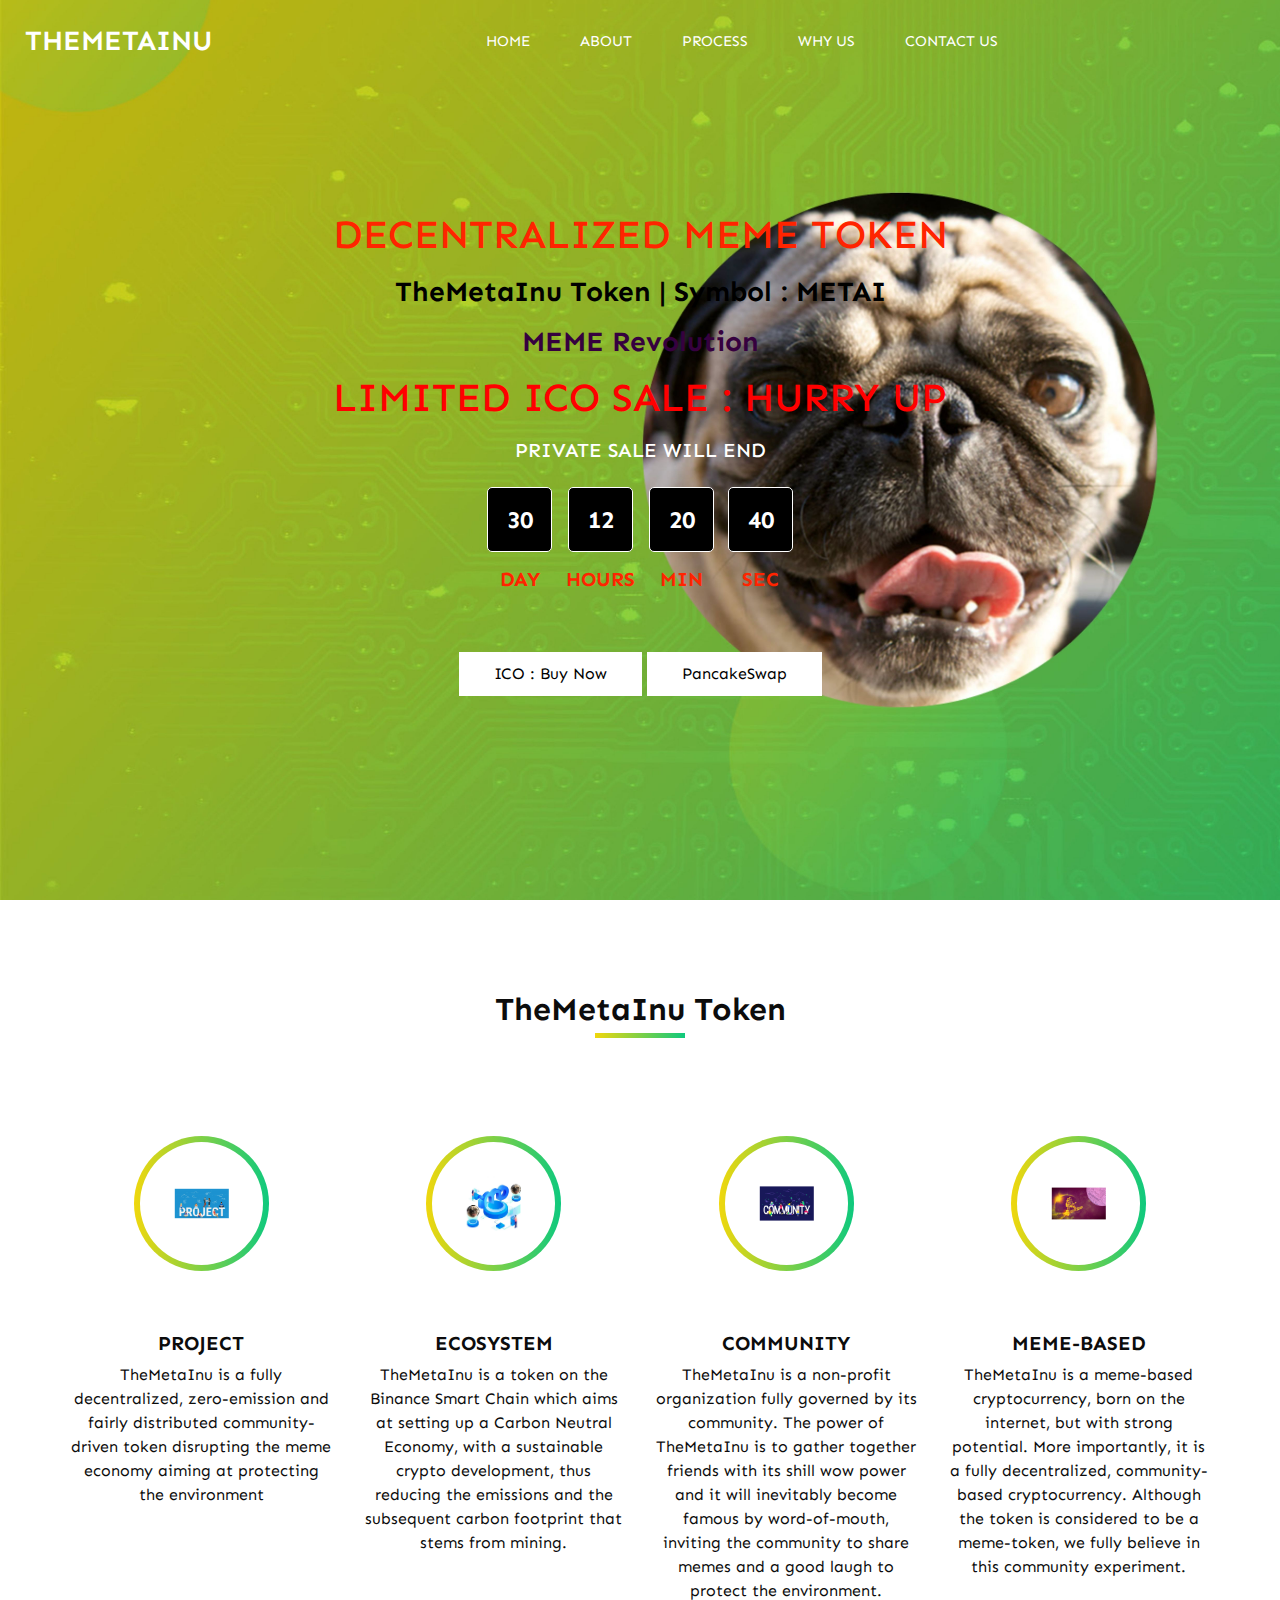
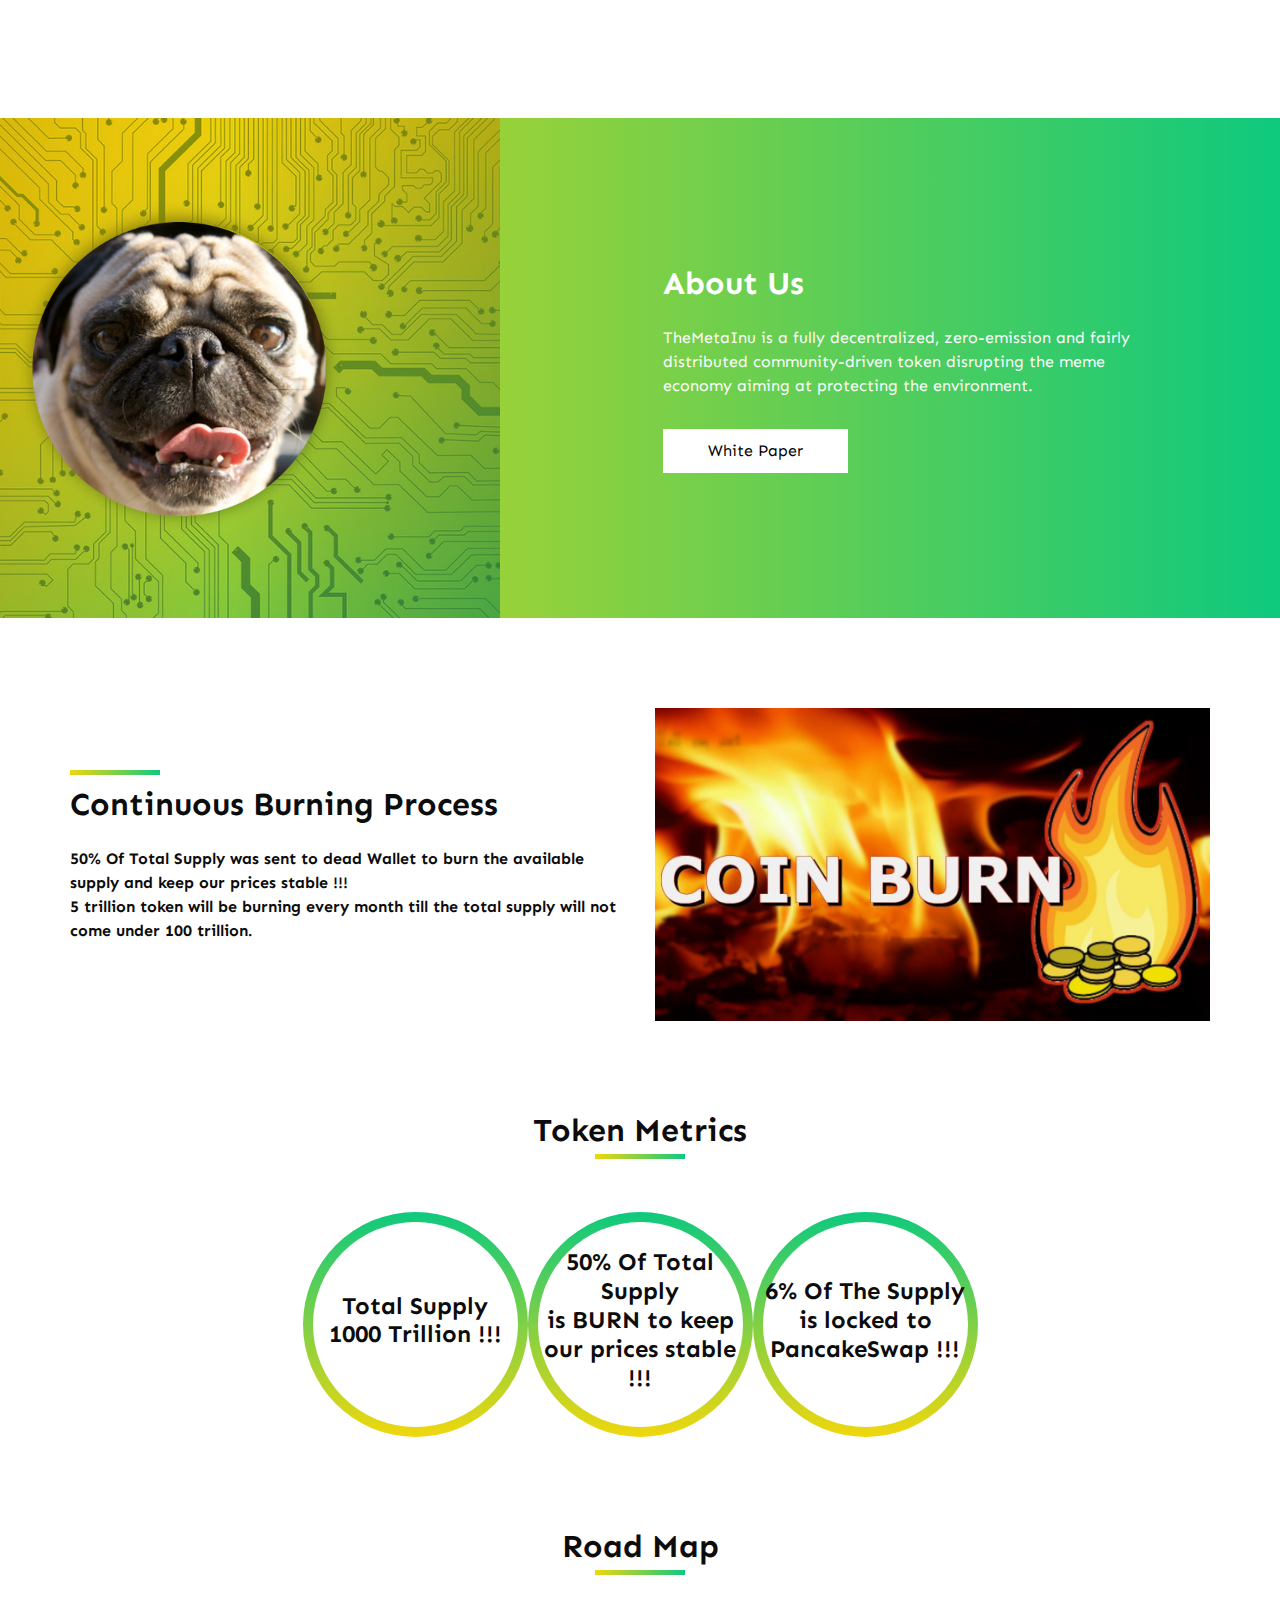
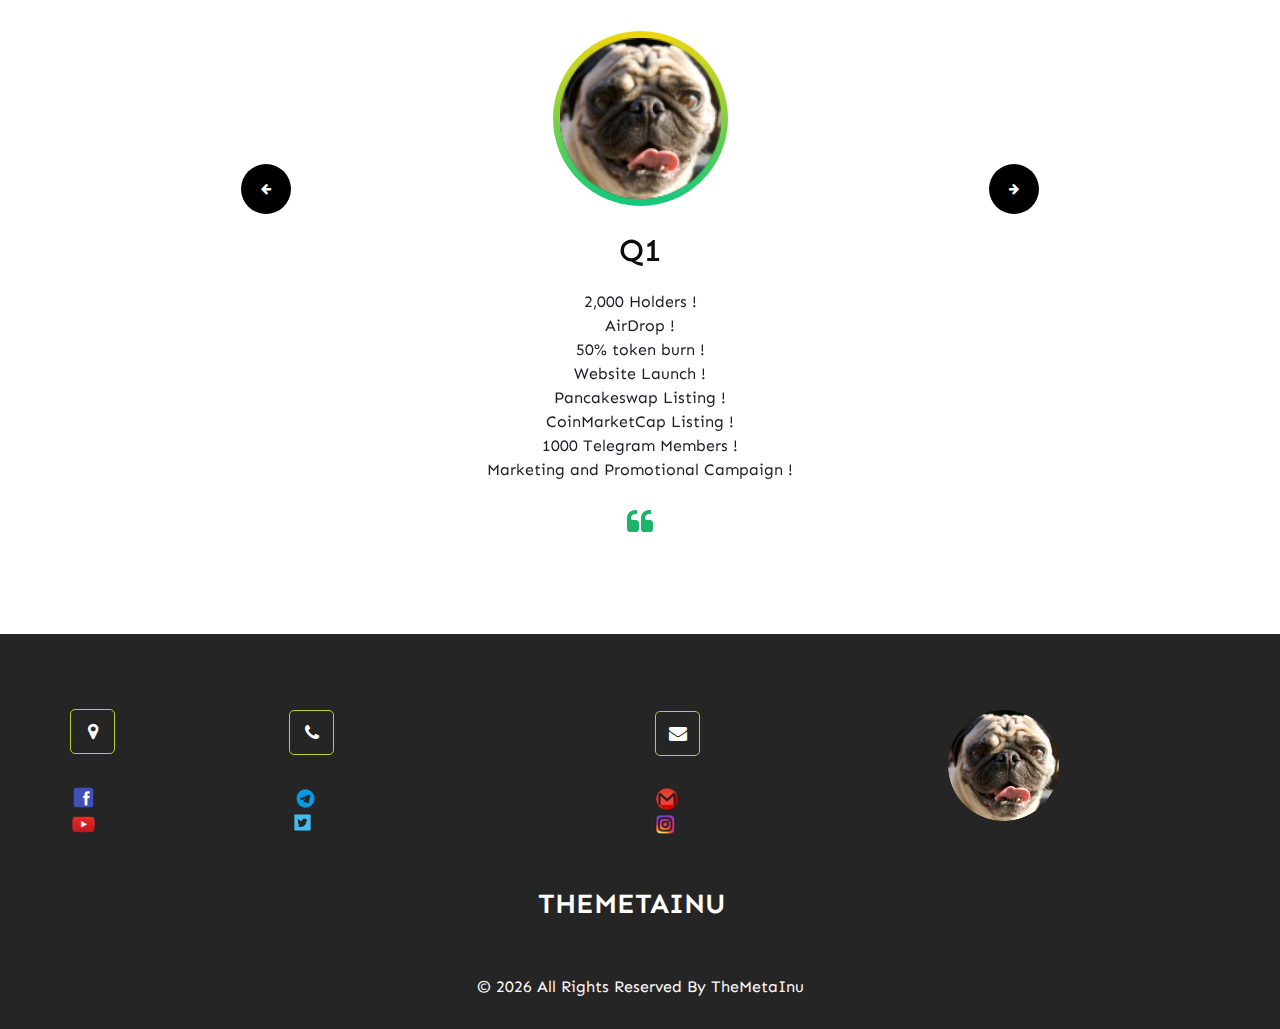
==== index.html @ 723dc00e "ico" ====
<!DOCTYPE html>
<html>

<head>
  <!-- Basic -->
  <meta charset="utf-8" />
  <meta http-equiv="X-UA-Compatible" content="IE=edge" />
  <!-- Mobile Metas -->
  <meta name="viewport" content="width=device-width, initial-scale=1, shrink-to-fit=no" />
  <!-- Site Metas -->
  <meta name="keywords" content="" />
  <meta name="description" content="" />
  <meta name="author" content="" />

  <title>TheMetaInu</title>


  <!-- bootstrap core css -->
  <link rel="stylesheet" type="text/css" href="css/bootstrap.css" />

  <!-- fonts style -->
  <link href="https://fonts.googleapis.com/css2?family=Sen:wght@400;700&display=swap" rel="stylesheet">

  <!-- font awesome style -->
  <link href="css/font-awesome.min.css" rel="stylesheet" />

  <!-- Custom styles for this template -->
  <link href="css/style.css" rel="stylesheet" />
  <!-- responsive style -->
  <link href="css/responsive.css" rel="stylesheet" />

</head>

<body>

  <div class="hero_area">
    <!-- header section strats -->
    <header class="header_section">
      <div class="container-fluid">
        <nav class="navbar navbar-expand-lg custom_nav-container ">
          <a class="navbar-brand" href="index.html">
            <span>
              TheMetaInu
            </span>
          </a>

          <button class="navbar-toggler" type="button" data-toggle="collapse" data-target="#navbarSupportedContent" aria-controls="navbarSupportedContent" aria-expanded="false" aria-label="Toggle navigation">
            <span class=""> </span>
          </button>

          <div class="collapse navbar-collapse" id="navbarSupportedContent">
            <ul class="navbar-nav  ">
              <li class="nav-item active">
                <a class="nav-link" href="index.html">Home <span class="sr-only">(current)</span></a>
              </li>
              <li class="nav-item">
                <a class="nav-link" href="about.html"> About</a>
              </li>
              <li class="nav-item">
                <a class="nav-link" href="process.html">Process </a>
              </li>
              <li class="nav-item">
                <a class="nav-link" href="why.html">Why Us</a>
              </li>
              <li class="nav-item">
                <a class="nav-link" href="contact.html">Contact Us</a>
              </li>
            </ul>
          </div>
        </nav>
      </div>
    </header>
    <!-- end header section -->
    <!-- slider section -->
    <section class="slider_section ">
      <div class="container ">
        <div class="detail-box">
          <h1 class="banner-sub-head"><p style="color:#FF2400">Decentralized Meme Token</p></h1>
          <h3 class="banner-sub-head"><p style="color:Black"><b>TheMetaInu Token | Symbol : METAI</b></p></h3>
          <h3 class="banner-sub-head"><p style="color:#36013F"><b>MEME Revolution</b></p></h3>
          <h1>
            <p style="color:Red">Limited ICO Sale : Hurry Up</p>
          </h1>
          <h5 class="secondary_heading">
            PRIVATE SALE WILL END
          </h5>
          <div class="box_container">
            <div class="box">
              <div class="num-box">
                <span id="countDay">
                  30
                </span>
              </div>
              <h5>
                <p style="color:#FF2400"><b>DAY</b></P>
              </h5>
            </div>
            <div class="box">
              <div class="num-box">
                <span id="countHour">
                  12
                </span>
              </div>
              <h5>
                <p style="color:#FF2400"><b>Hours</b></P>
              </h5>
            </div>
            <div class="box">
              <div class="num-box">
                <span id="countMin">
                  20
                </span>
              </div>
              <h5>
                <p style="color:#FF2400"><b>Min</b></P>
              </h5>
            </div>
            <div class="box">
              <div class="num-box">
                <span id="countSec">
                  40
                </span>
              </div>
              <h5>
                <p style="color:#FF2400"><b>Sec</b></P>
              </h5>
            </div>
          </div>
          <a href="ico/index.html" class="btn2">
            ICO : Buy Now
          </a>
          <a href="https://pancakeswap.finance/" class="btn2">
            PancakeSwap
          </a>
        </div>
      </div>
    </section>
    <!-- end slider section -->
  </div>

  <!-- end about section -->

  <!-- TheMetaInu Token section -->

  <section class="process_section layout_padding">
    <div class="container ">
      <div class="heading_container heading_center">
        <h2>
        TheMetaInu Token
        </h2>
      </div>
      <div class="row">
        <div class="col-md-6 col-lg-3">
          <div class="box ">
            <div class="img_container">
              <div class="img-box">
                <img src="images/p1.jpg" alt="">
              </div>
            </div>
            <div class="detail-box">
              <h5>
                Project
              </h5>
              <p>
                TheMetaInu is a fully decentralized, zero-emission and fairly distributed community-driven token disrupting the meme economy aiming at protecting the environment
              </p>
            </div>
          </div>
        </div>
        <div class="col-md-6 col-lg-3">
          <div class="box ">
            <div class="img_container">
              <div class="img-box">
                <img src="images/p2.jpg" alt="">
              </div>
            </div>
            <div class="detail-box">
              <h5>
                Ecosystem
              </h5>
              <p>
                TheMetaInu is a token on the Binance Smart Chain which aims
                at setting up a Carbon Neutral Economy, with a sustainable crypto
                development, thus reducing the emissions and the subsequent carbon
                footprint that stems from mining.
              </p>
            </div>
          </div>
        </div>
        <div class="col-md-6 col-lg-3">
          <div class="box ">
            <div class="img_container">
              <div class="img-box">
                <img src="images/p3.jpg" alt="">
              </div>
            </div>
            <div class="detail-box">
              <h5>
                Community
              </h5>
              <p>
                TheMetaInu is a non-profit organization fully governed by its community. The power of TheMetaInu is to gather together friends with its shill wow power and it will inevitably become famous by word-of-mouth, inviting the community to share memes and a good laugh to protect the environment.
              </p>
            </div>
          </div>
        </div>
        <div class="col-md-6 col-lg-3">
          <div class="box ">
            <div class="img_container">
              <div class="img-box">
                <img src="images/p4.jpg" alt="">
              </div>
            </div>
            <div class="detail-box">
              <h5>
                MEME-Based
              </h5>
              <p>
                TheMetaInu is a meme-based cryptocurrency, born on the internet, but with strong potential. More importantly, it is a fully decentralized, community-based cryptocurrency. Although the token is considered to be a meme-token, we fully believe in this community experiment.
              </p>
            </div>
          </div>
        </div>
      </div>
    </div>
  </section>

  <!-- end TheMetaInu Token section -->


  <!-- about section -->

  <section class="about_section">
    <div class="container-fluid ">
      <div class="row">
        <div class="col-md-6 px-0">
          <div class="img-box">
            <img src="images/about-img.jpg" alt="">
          </div>
        </div>
        <div class="col-md-5">
          <div class="detail-box pl-0 pl-md-2">
            <div class="heading_container">
              <h2>
                About Us
              </h2>
            </div>
            <p>
            TheMetaInu is a fully decentralized, zero-emission and fairly distributed community-driven token disrupting the meme economy aiming at protecting the environment.
            </p>
            <a href="files/whitepaper.pdf">
              White Paper
            </a>
          </div>
        </div>
      </div>
    </div>
  </section>

  <!-- end about section -->

  <!-- Continuous Burning Process section -->

  <section class="invt_section layout_padding">
    <div class="container">
      <div class="row">
        <div class="col-md-6">
          <div class="detail-box">
            <div class="heading_container">
              <h2>
                Continuous Burning Process
              </h2>
            </div>
            <p><b>
              50% Of Total Supply was sent to dead Wallet to burn the available supply and keep our prices stable !!!
              <br>5 trillion token will be burning every month till the total supply will not come under 100 trillion.</b>
            </p>
          </div>
        </div>
        <div class="col-md-6">
          <div class="img-box">
            <img src="images/innovative-img.jpg" alt="">
          </div>
        </div>
      </div>
    </div>
  </section>

  <!-- end Continuous Burning Process section -->



  <!-- Token Metrics section -->

  <section class="why_section layout_padding-bottom">
    <div class="container">
      <div class="heading_container heading_center">
        <h2>
          Token Metrics
        </h2>
      </div>
      <div class="why_container">
        <div class="box">
          <div class="detail-box">
            <h4>
              Total Supply <br>
              1000 Trillion !!!
            </h4>
          </div>
        </div>
        <div class="box">
          <div class="detail-box">
            <h4>
              50% Of Total Supply <br>
              is BURN to keep our prices stable !!!
            </h4>
          </div>
        </div>
        <div class="box">
          <div class="detail-box">
            <h4>
              6% Of The Supply
              is locked to PancakeSwap !!!
            </h4>
          </div>
        </div>
      </div>
    </div>
  </section>

  <!-- end Token Metrics section -->



  <!-- Q1-4 section -->

  <section class="client_section layout_padding-bottom">
    <div class="container ">
      <div class="heading_container heading_center">
        <h2>
          Road Map
        </h2>
        <hr>
      </div>
      <div id="carouselExample2Controls" class="carousel slide" data-ride="carousel">
        <div class="carousel-inner">
          <div class="carousel-item active">
            <div class="row">
              <div class="col-lg-7 col-md-9 mx-auto">
                <div class="client_container ">
                  <div class="img-box">
                    <img src="images/client-img.png" alt="">
                  </div>
                  <div class="detail-box">
                    <h2>
                      Q1
                    </h2>
                    <p>
                        2,000 Holders !<br>
                        AirDrop !<br>
                        50% token burn !<br>
                        Website Launch !<br>
                        Pancakeswap Listing !<br>
                        CoinMarketCap Listing !<br>
                        1000 Telegram Members !<br>
                        Marketing and Promotional Campaign !
                    </p>
                    <span>
                      <i class="fa fa-quote-left" aria-hidden="true"></i>
                    </span>
                  </div>
                </div>
              </div>
            </div>
          </div>
          <div class="carousel-item">
            <div class="row">
              <div class="col-lg-7 col-md-9 mx-auto">
                <div class="client_container ">
                  <div class="img-box">
                    <img src="images/client-img.png" alt="">
                  </div>
                  <div class="detail-box">
                    <h2>
                      Q2
                    </h2>
                    <p>
                      5,000 Telegram Members !<br>
                      6 trillion token burn !<br>
                      Launch Android App for TheMetaInu Web !<br>
                      Website Revamp !<br>
                      5,000 Holders !<br>
                      Initial CEX Listings (Bitmart, Bilaxy, CoinTiger, and BiTrue) !<br>
                      Marketing promotions !<br>
                      Community Charity Event !<br>
                      Large Exchange Listing !<br>
                    </p>
                    <span>
                      <i class="fa fa-quote-left" aria-hidden="true"></i>
                    </span>
                  </div>
                </div>
              </div>
            </div>
          </div>
          <div class="carousel-item">
            <div class="row">
              <div class="col-lg-7 col-md-9 mx-auto">
                <div class="client_container ">
                  <div class="img-box">
                    <img src="images/client-img.png" alt="">
                  </div>
                  <div class="detail-box">
                    <h2>
                      Q3
                    </h2>
                    <p>
                      10,000 Holders !<br>
                      15 trillion token burn !<br>
                      Initiale Listings in Coinbase & CoinGecko !<br>
                      Marketing/ads Campaigns !<br>
                      Youtube Promotions !<br>
                      Billboard Advertisement !s<br>
                      Website Revamp 2.0 !<br>
                      Community Charity Event !<br>
                    </p>
                    <span>
                      <i class="fa fa-quote-left" aria-hidden="true"></i>
                    </span>
                  </div>
                </div>
              </div>
            </div>
          </div>
          <div class="carousel-item">
            <div class="row">
              <div class="col-lg-7 col-md-9 mx-auto">
                <div class="client_container ">
                  <div class="img-box">
                    <img src="images/client-img.png" alt="">
                  </div>
                  <div class="detail-box">
                    <h2>
                      Q4
                    </h2>
                    <p>
                      20,000 Holders !<br>
                      15 trillion token burn !<br>
                      NFT Launch !<br>
                      Swap Improvement according to Demand !<br>
                      Launching of wallets for IOS and Android for TheMetaInuSwap and other stuffs !<br>
                      Creating NFTs on our swap and can swap NFTs as well !<br>
                      Wallet more chains introduction depending upon requirement !<br>
                      Marketing Expansion !<br>
                    </p>
                    <span>
                      <i class="fa fa-quote-left" aria-hidden="true"></i>
                    </span>
                  </div>
                </div>
              </div>
            </div>
          </div>
        </div>

        <a class="carousel-control-prev" href="#carouselExample2Controls" role="button" data-slide="prev">
          <span>
            <i class="fa fa-arrow-left" aria-hidden="true"></i>
          </span>
          <span class="sr-only">Previous</span>
        </a>
        <a class="carousel-control-next" href="#carouselExample2Controls" role="button" data-slide="next">
          <span>
            <i class="fa fa-arrow-right" aria-hidden="true"></i>
          </span>
          <span class="sr-only">Next</span>
        </a>
      </div>

    </div>
  </section>

  <!-- end Q1-4 section -->


  <!-- info section -->

  <section class="info_section ">
    <div class="info_container ">
      <div class="container">
        <div class="row">
          <div class="col-lg-9">
            <div class="info_contact ">
              <div class="row">
                <div class="col-md-3">
                  <a href="#" class="link-box">
                    <i class="fa fa-map-marker" aria-hidden="true"></i>
                    <span>
                      <div class="ib-card">
                        <a target="_blank" href="https://www.facebook.com/profile.php?id=100074582537061">
                        <img src="images/facebook.png" class="img-fluid" alt="Facebook">
                      </div>
                      <div class="ib-card">
                        <a target="_blank" href="https://www.youtube.com/channel/UCJ8CgvcYBw3c39YXlS0Oy5w">
                        <img src="images/youtube.png" class="img-fluid" alt="YouTube">
                      </div>
                    </span>
                  </a>
                </div>
                <div class="col-md-5">
                  <a href="#" class="link-box">
                    <i class="fa fa-phone" aria-hidden="true"></i>
                    <span>
                      <div class="ib-card">
                          <a target="_blank" href="https://t.me/joinchat/60gj_Kludxk0YTA1">
                          <img src="images/telegram.png" class="img-fluid" alt="Telegram">
                      </div>
                      <div class="ib-card">
                          <a target="_blank" href="https://twitter.com/themetainu">
                          <img src="images/twitter.png" class="img-fluid" alt="twitter">
                      </div>
                    </span>
                  </a>
                </div>
                <div class="col-md-4">
                  <a href="#" class="link-box">
                    <i class="fa fa-envelope" aria-hidden="true"></i>
                    <span>
                      <div class="ib-card">
                          <a target="_blank" href="mailto:metainu21@gmail.com">
                          <img src="images/gmail.png" class="img-fluid" alt="Mail">
                      </div>
                      <div class="ib-card">
                          <a target="_blank" href="https://www.instagram.com/themetainu/">
                          <img src="images/instagram.png" class="img-fluid" alt="Instagram">
                      </div>
                    </span>
                  </a>
                </div>
              </div>
            </div>
          </div>
          <div class="col-md-3">
            <div class="info_form ">

            <img src="images/client-img.png" class="img-fluid" alt="TheMetaInu">
            </div>
          </div>
        </div>
        <div class="info_logo">
          <a class="navbar-brand" href="index.html">
            <link rel="stylesheet" href="css/style.css">
            <link rel="shortcut icon" href="images/favicon.png" type="image/x-icon">
            <script src="591ca88306.js" crossorigin="anonymous"></script>
            <span>
              TheMetaInu
            </span>

          </a>
        </div>
      </div>
    </div>
  </section>

  <!-- end info section -->


  <!-- footer section -->
  <section class="footer_section">
    <div class="container">
      <p>
        &copy; <span id="displayYear"></span> All Rights Reserved By
        <a href="https://html.design/">TheMetaInu</a>
      </p>
    </div>
  </section>
  <!-- footer section -->

  <!-- jQery -->
  <script type="text/javascript" src="js/jquery-3.4.1.min.js"></script>
  <!-- popper js -->
  <script src="https://cdn.jsdelivr.net/npm/popper.js@1.16.0/dist/umd/popper.min.js" integrity="sha384-Q6E9RHvbIyZFJoft+2mJbHaEWldlvI9IOYy5n3zV9zzTtmI3UksdQRVvoxMfooAo" crossorigin="anonymous">
  </script>
  <!-- bootstrap js -->
  <script type="text/javascript" src="js/bootstrap.js"></script>
  <!-- custom js -->
  <script type="text/javascript" src="js/custom.js"></script>

</body>

</html>
---- css/style.css ----
body {
  font-family: "Sen", sans-serif;
  color: #0c0c0c;
  background-color: #ffffff;
  overflow-x: hidden;
}

.layout_padding {
  padding: 90px 0;
}

.layout_padding2 {
  padding: 75px 0;
}

.layout_padding2-top {
  padding-top: 75px;
}

.layout_padding2-bottom {
  padding-bottom: 75px;
}

.layout_padding-top {
  padding-top: 90px;
}

.layout_padding-bottom {
  padding-bottom: 90px;
}

.heading_container {
  display: -webkit-box;
  display: -ms-flexbox;
  display: flex;
  -webkit-box-orient: vertical;
  -webkit-box-direction: normal;
      -ms-flex-direction: column;
          flex-direction: column;
  -webkit-box-align: start;
      -ms-flex-align: start;
          align-items: flex-start;
}

.heading_container h2 {
  position: relative;
  font-weight: bold;
}

.heading_container h2 span {
  color: #f07b26;
}

.heading_container.heading_center {
  -webkit-box-align: center;
      -ms-flex-align: center;
          align-items: center;
  text-align: center;
}

a,
a:hover,
a:focus {
  text-decoration: none;
}

a:hover,
a:focus {
  color: initial;
}

.btn,
.btn:focus {
  outline: none !important;
  -webkit-box-shadow: none;
          box-shadow: none;
}

/*header section*/
.hero_area {
  position: relative;
  height: 100vh;
  display: -webkit-box;
  display: -ms-flexbox;
  display: flex;
  -webkit-box-orient: vertical;
  -webkit-box-direction: normal;
      -ms-flex-direction: column;
          flex-direction: column;
  background-image: url(../images/hero-bg.jpg);
  background-size: cover;
}

.sub_page .hero_area {
  height: auto;
}

.header_section {
  padding: 15px 0;
}

.header_section .container-fluid {
  padding-right: 25px;
  padding-left: 25px;
}

.navbar-brand span {
  color: #ffffff;
  font-weight: 600;
  font-size: 28px;
  text-transform: uppercase;
}

.custom_nav-container {
  padding: 0;
}

.custom_nav-container .navbar-nav {
  margin: auto;
}

.custom_nav-container .navbar-nav .nav-item .nav-link {
  padding: 10px 25px;
  color: #ffffff;
  text-align: center;
  text-transform: uppercase;
  font-size: 15px;
  -webkit-transition: all 0.3s;
  transition: all 0.3s;
}

.custom_nav-container .nav_search-btn {
  width: 35px;
  height: 35px;
  padding: 0;
  border: none;
  color: #000000;
}

.custom_nav-container .nav_search-btn:hover {
  color: #000000;
}

.custom_nav-container .navbar-toggler {
  outline: none;
}

.custom_nav-container .navbar-toggler {
  padding: 0;
  width: 37px;
  height: 42px;
  -webkit-transition: all 0.3s;
  transition: all 0.3s;
}

.custom_nav-container .navbar-toggler span {
  display: block;
  width: 35px;
  height: 4px;
  background-color: #ffffff;
  margin: 7px 0;
  -webkit-transition: all 0.3s;
  transition: all 0.3s;
  position: relative;
  border-radius: 5px;
  transition: all 0.3s;
}

.custom_nav-container .navbar-toggler span::before, .custom_nav-container .navbar-toggler span::after {
  content: "";
  position: absolute;
  left: 0;
  height: 100%;
  width: 100%;
  background-color: #ffffff;
  top: -10px;
  border-radius: 5px;
  -webkit-transition: all 0.3s;
  transition: all 0.3s;
}

.custom_nav-container .navbar-toggler span::after {
  top: 10px;
}

.custom_nav-container .navbar-toggler[aria-expanded="true"] {
  -webkit-transform: rotate(360deg);
          transform: rotate(360deg);
}

.custom_nav-container .navbar-toggler[aria-expanded="true"] span {
  -webkit-transform: rotate(45deg);
          transform: rotate(45deg);
}

.custom_nav-container .navbar-toggler[aria-expanded="true"] span::before, .custom_nav-container .navbar-toggler[aria-expanded="true"] span::after {
  -webkit-transform: rotate(90deg);
          transform: rotate(90deg);
  top: 0;
}

.custom_nav-container .navbar-toggler[aria-expanded="true"] .s-1 {
  -webkit-transform: rotate(45deg);
          transform: rotate(45deg);
  margin: 0;
  margin-bottom: -4px;
}

.custom_nav-container .navbar-toggler[aria-expanded="true"] .s-2 {
  display: none;
}

.custom_nav-container .navbar-toggler[aria-expanded="true"] .s-3 {
  -webkit-transform: rotate(-45deg);
          transform: rotate(-45deg);
  margin: 0;
  margin-top: -4px;
}

.custom_nav-container .navbar-toggler[aria-expanded="false"] .s-1,
.custom_nav-container .navbar-toggler[aria-expanded="false"] .s-2,
.custom_nav-container .navbar-toggler[aria-expanded="false"] .s-3 {
  -webkit-transform: none;
          transform: none;
}

.quote_btn-container {
  display: -webkit-box;
  display: -ms-flexbox;
  display: flex;
  -webkit-box-align: center;
      -ms-flex-align: center;
          align-items: center;
}

.quote_btn-container a {
  color: #ffffff;
  text-transform: uppercase;
}

.quote_btn-container .quote_btn {
  display: inline-block;
  padding: 5px 20px;
  background-color: #000000;
  color: #ffffff;
  border-radius: 5px;
  border: none;
  -webkit-transition: all 0.3s;
  transition: all 0.3s;
  margin-left: 15px;
}

.quote_btn-container .quote_btn:hover {
  -webkit-transform: translateY(-5px);
          transform: translateY(-5px);
  -webkit-box-shadow: 1px 2px 5px 0 rgba(0, 0, 0, 0.25);
          box-shadow: 1px 2px 5px 0 rgba(0, 0, 0, 0.25);
}

/*end header section*/
/* slider section */
.slider_section {
  -webkit-box-flex: 1;
      -ms-flex: 1;
          flex: 1;
  display: -webkit-box;
  display: -ms-flexbox;
  display: flex;
  -webkit-box-align: center;
      -ms-flex-align: center;
          align-items: center;
  padding-bottom: 75px;
}

.slider_section .detail-box {
  text-align: center;
  color: #ffffff;
}

.slider_section .detail-box h1 {
  text-transform: uppercase;
  margin-bottom: 0;
}

.slider_section .detail-box a {
  margin-top: 45px;
  display: inline-block;
  padding: 10px 35px;
  background-color: #ffffff;
  color: #000000;
  border-radius: 0;
  border: none;
  -webkit-transition: all 0.3s;
  transition: all 0.3s;
}

.slider_section .detail-box a:hover {
  -webkit-transform: translateY(-5px);
          transform: translateY(-5px);
  -webkit-box-shadow: 1px 2px 5px 0 rgba(0, 0, 0, 0.25);
          box-shadow: 1px 2px 5px 0 rgba(0, 0, 0, 0.25);
}

.slider_section .secondary_heading {
  margin-top: 15px;
  margin-bottom: 25px;
}

.slider_section .box_container {
  display: -webkit-box;
  display: -ms-flexbox;
  display: flex;
  -webkit-box-pack: center;
      -ms-flex-pack: center;
          justify-content: center;
}

.slider_section .box {
  display: -webkit-box;
  display: -ms-flexbox;
  display: flex;
  -webkit-box-orient: vertical;
  -webkit-box-direction: normal;
      -ms-flex-direction: column;
          flex-direction: column;
  -webkit-box-align: center;
      -ms-flex-align: center;
          align-items: center;
  margin: 0 7px;
}

.slider_section .box .num-box {
  width: 65px;
  height: 65px;
  background-color: #000000;
  border: 1px solid #ffffff;
  border-radius: 5px;
  color: #ffffff;
  display: -webkit-box;
  display: -ms-flexbox;
  display: flex;
  -webkit-box-pack: center;
      -ms-flex-pack: center;
          justify-content: center;
  -webkit-box-align: center;
      -ms-flex-align: center;
          align-items: center;
  font-size: 24px;
  font-weight: bold;
}

.slider_section .box h5 {
  margin: 0;
  margin-top: 15px;
  text-transform: uppercase;
}

.subscribe_section .form_container {
  background-color: #ffffff;
  margin-top: -75px;
  position: relative;
  padding: 25px 45px;
  -webkit-box-shadow: 0 0 10px 3px rgba(0, 0, 0, 0.25);
          box-shadow: 0 0 10px 3px rgba(0, 0, 0, 0.25);
}

.subscribe_section h5 {
  font-weight: bold;
}

.subscribe_section form {
  display: -webkit-box;
  display: -ms-flexbox;
  display: flex;
  -webkit-box-align: stretch;
      -ms-flex-align: stretch;
          align-items: stretch;
}

.subscribe_section form input {
  -webkit-box-flex: 1;
      -ms-flex: 1;
          flex: 1;
  border: none;
  height: 45px;
  min-height: 45px;
  padding-left: 25px;
  border: 1px solid #ccc;
  outline: none;
  color: #101010;
}

.subscribe_section form button {
  height: 45px;
  margin-left: 10px;
  display: inline-block;
  padding: 10px 45px;
  background-color: #000000;
  color: #ffffff;
  border-radius: 0px;
  border: none;
  -webkit-transition: all 0.3s;
  transition: all 0.3s;
}

.subscribe_section form button:hover {
  -webkit-transform: translateY(-5px);
          transform: translateY(-5px);
  -webkit-box-shadow: 1px 2px 5px 0 rgba(0, 0, 0, 0.25);
          box-shadow: 1px 2px 5px 0 rgba(0, 0, 0, 0.25);
}

.process_section {
  position: relative;
}

.process_section .heading_container h2 {
  text-transform: none;
  padding-bottom: 10px;
}

.process_section .heading_container h2::before {
  content: "";
  position: absolute;
  bottom: 0;
  left: 50%;
  width: 90px;
  height: 5px;
  background: -webkit-gradient(linear, left top, right top, from(#f0d70d), to(#0ec97e));
  background: linear-gradient(to right, #f0d70d, #0ec97e);
  -webkit-transform: translateX(-50%);
          transform: translateX(-50%);
}

.process_section .box {
  display: -webkit-box;
  display: -ms-flexbox;
  display: flex;
  -webkit-box-orient: vertical;
  -webkit-box-direction: normal;
      -ms-flex-direction: column;
          flex-direction: column;
  -webkit-box-align: center;
      -ms-flex-align: center;
          align-items: center;
  margin-top: 45px;
  text-align: center;
}

.process_section .box .img_container {
  background: -webkit-gradient(linear, left top, right top, from(#f0d70d), to(#0ec97e));
  background: linear-gradient(to right, #f0d70d, #0ec97e);
  width: 225px;
  height: 225px;
  border-radius: 100%;
  padding: 10px;
  -webkit-transform: scale(0.6);
          transform: scale(0.6);
  -webkit-transition: all 0.3s;
  transition: all 0.3s;
}

.process_section .box .img-box {
  background-color: #ffffff;
  width: 100%;
  height: 100%;
  display: -webkit-box;
  display: -ms-flexbox;
  display: flex;
  -webkit-box-pack: center;
      -ms-flex-pack: center;
          justify-content: center;
  -webkit-box-align: center;
      -ms-flex-align: center;
          align-items: center;
  border-radius: 100%;
}

.process_section .box .img-box img {
  min-width: 55px;
  width: 90px;
  height: auto;
}

.process_section .box .detail-box {
  margin-top: 15px;
}

.process_section .box .detail-box h5 {
  font-weight: bold;
  text-transform: uppercase;
}

.process_section .box .detail-box p {
  margin-bottom: 25px;
}

.process_section .box .detail-box a {
  padding: 10px 20px;
  background-color: #000000;
  color: #ffffff;
  border-radius: 5px;
  text-transform: uppercase;
  font-size: 15px;
}

.process_section .box .detail-box a:hover {
  background: -webkit-gradient(linear, left top, right top, from(#f0d70d), to(#0ec97e));
  background: linear-gradient(to right, #f0d70d, #0ec97e);
}

.process_section .box:hover .img_container {
  -webkit-transform: scale(1);
          transform: scale(1);
}

.about_section {
  background: -webkit-gradient(linear, left top, right top, from(#f0d70d), to(#0ec97e));
  background: linear-gradient(to right, #f0d70d, #0ec97e);
}

.about_section .row {
  -webkit-box-align: center;
      -ms-flex-align: center;
          align-items: center;
}

.about_section .img-box {
  position: relative;
}

.about_section .img-box img {
  max-width: 100%;
  position: relative;
  z-index: 2;
}

.about_section .detail-box {
  color: #ffffff;
  padding: 45px 0;
}

.about_section .detail-box p {
  margin-top: 15px;
}

.about_section .detail-box a {
  display: inline-block;
  padding: 10px 45px;
  background-color: #ffffff;
  color: #000000;
  border-radius: 0px;
  border: none;
  -webkit-transition: all 0.3s;
  transition: all 0.3s;
  margin-top: 15px;
}

.about_section .detail-box a:hover {
  -webkit-transform: translateY(-5px);
          transform: translateY(-5px);
  -webkit-box-shadow: 1px 2px 5px 0 rgba(0, 0, 0, 0.25);
          box-shadow: 1px 2px 5px 0 rgba(0, 0, 0, 0.25);
}

.invt_section .heading_container h2 {
  padding-top: 15px;
}

.invt_section .heading_container h2::before {
  content: "";
  position: absolute;
  top: 0;
  left: 0;
  width: 90px;
  height: 5px;
  background: -webkit-gradient(linear, left top, right top, from(#f0d70d), to(#0ec97e));
  background: linear-gradient(to right, #f0d70d, #0ec97e);
}

.invt_section .row {
  -webkit-box-align: center;
      -ms-flex-align: center;
          align-items: center;
}

.invt_section .detail-box p {
  margin-top: 15px;
}

.invt_section .detail-box a {
  display: inline-block;
  padding: 10px 35px;
  background-color: #ffffff;
  color: #000000;
  border-radius: 0px;
  border: none;
  -webkit-transition: all 0.3s;
  transition: all 0.3s;
  -webkit-box-shadow: 0 3px 5px 0 rgba(0, 0, 0, 0.25);
          box-shadow: 0 3px 5px 0 rgba(0, 0, 0, 0.25);
  margin-top: 15px;
}

.invt_section .detail-box a:hover {
  -webkit-transform: translateY(-5px);
          transform: translateY(-5px);
  -webkit-box-shadow: 1px 2px 5px 0 rgba(0, 0, 0, 0.25);
          box-shadow: 1px 2px 5px 0 rgba(0, 0, 0, 0.25);
}

.invt_section .img-box img {
  width: 100%;
}

.why_section .heading_container {
  margin-bottom: 45px;
}

.why_section .heading_container h2 {
  padding-bottom: 10px;
}

.why_section .heading_container h2::before {
  content: "";
  position: absolute;
  bottom: 0;
  left: 50%;
  width: 90px;
  height: 5px;
  background: -webkit-gradient(linear, left top, right top, from(#f0d70d), to(#0ec97e));
  background: linear-gradient(to right, #f0d70d, #0ec97e);
  -webkit-transform: translateX(-50%);
          transform: translateX(-50%);
}

.why_section .why_container {
  display: -webkit-box;
  display: -ms-flexbox;
  display: flex;
  -webkit-box-pack: center;
      -ms-flex-pack: center;
          justify-content: center;
  -ms-flex-wrap: wrap;
      flex-wrap: wrap;
}

.why_section .why_container .box {
  width: 225px;
  height: 225px;
  background: -webkit-gradient(linear, left bottom, left top, from(#f0d70d), to(#0ec97e));
  background: linear-gradient(to top, #f0d70d, #0ec97e);
  border-radius: 100%;
  padding: 10px;
}

.why_section .why_container .box .detail-box {
  width: 100%;
  height: 100%;
  background-color: #ffffff;
  border-radius: 100%;
  display: -webkit-box;
  display: -ms-flexbox;
  display: flex;
  -webkit-box-pack: center;
      -ms-flex-pack: center;
          justify-content: center;
  -webkit-box-align: center;
      -ms-flex-align: center;
          align-items: center;
  text-align: center;
}

.why_section .why_container .box .detail-box h4 {
  font-weight: bold;
  -webkit-transition: all 0.3s;
  transition: all 0.3s;
}

.why_section .why_container .box:hover .detail-box h4 {
  background: -webkit-gradient(linear, left top, right top, from(#f0d70d), to(#0ec97e));
  background: linear-gradient(to right, #f0d70d, #0ec97e);
  -webkit-background-clip: text;
  -webkit-text-fill-color: transparent;
}

.why_section .btn-box {
  display: -webkit-box;
  display: -ms-flexbox;
  display: flex;
  -webkit-box-pack: center;
      -ms-flex-pack: center;
          justify-content: center;
  margin-top: 45px;
}

.why_section .btn-box a {
  display: inline-block;
  padding: 8px 25px;
  background-color: #ffffff;
  color: #000000;
  border-radius: 0;
  border: none;
  -webkit-transition: all 0.3s;
  transition: all 0.3s;
  -webkit-box-shadow: 0 3px 5px 0 rgba(0, 0, 0, 0.25);
          box-shadow: 0 3px 5px 0 rgba(0, 0, 0, 0.25);
}

.why_section .btn-box a:hover {
  -webkit-transform: translateY(-5px);
          transform: translateY(-5px);
  -webkit-box-shadow: 1px 2px 5px 0 rgba(0, 0, 0, 0.25);
          box-shadow: 1px 2px 5px 0 rgba(0, 0, 0, 0.25);
}

.contact_section {
  position: relative;
  color: #ffffff;
}

.contact_section h2 {
  margin-bottom: 25px;
}

.contact_section .row {
  -webkit-box-align: center;
      -ms-flex-align: center;
          align-items: center;
}

.contact_section .form_container {
  background-image: url(../images/contact-bg.jpg);
  background-size: cover;
  padding: 45px 45px 45px 0;
}

.contact_section .form_container input {
  width: 100%;
  border: none;
  height: 50px;
  margin-bottom: 25px;
  padding-left: 15px;
  outline: none;
  color: #101010;
  -webkit-box-shadow: 0 0 25px 0 rgba(0, 0, 0, 0.15);
          box-shadow: 0 0 25px 0 rgba(0, 0, 0, 0.15);
  border-radius: 10px;
}

.contact_section .form_container input::-webkit-input-placeholder {
  color: #252525;
}

.contact_section .form_container input:-ms-input-placeholder {
  color: #252525;
}

.contact_section .form_container input::-ms-input-placeholder {
  color: #252525;
}

.contact_section .form_container input::placeholder {
  color: #252525;
}

.contact_section .form_container input.message-box {
  height: 120px;
}

.contact_section .form_container button {
  border: none;
  text-transform: uppercase;
  display: inline-block;
  padding: 12px 55px;
  background-color: #000000;
  color: #ffffff;
  border-radius: 5px;
  border: none;
  -webkit-transition: all 0.3s;
  transition: all 0.3s;
  display: block;
  width: 100%;
}

.contact_section .form_container button:hover {
  -webkit-transform: translateY(-5px);
          transform: translateY(-5px);
  -webkit-box-shadow: 1px 2px 5px 0 rgba(0, 0, 0, 0.25);
          box-shadow: 1px 2px 5px 0 rgba(0, 0, 0, 0.25);
}

.contact_section .img-box img {
  width: 100%;
}

.client_section .heading_container h2 {
  padding-bottom: 10px;
}

.client_section .heading_container h2::before {
  content: "";
  position: absolute;
  bottom: 0;
  left: 50%;
  width: 90px;
  height: 5px;
  background: -webkit-gradient(linear, left top, right top, from(#f0d70d), to(#0ec97e));
  background: linear-gradient(to right, #f0d70d, #0ec97e);
  -webkit-transform: translateX(-50%);
          transform: translateX(-50%);
}

.client_section .client_container {
  display: -webkit-box;
  display: -ms-flexbox;
  display: flex;
  -webkit-box-orient: vertical;
  -webkit-box-direction: normal;
      -ms-flex-direction: column;
          flex-direction: column;
  -webkit-box-align: center;
      -ms-flex-align: center;
          align-items: center;
  text-align: center;
  margin: auto;
  margin-top: 15px;
}

.client_section .client_container .img-box {
  width: 175px;
  padding: 7px;
  border-radius: 100%;
  background: -webkit-gradient(linear, left top, left bottom, from(#f0d70d), to(#0ec97e));
  background: linear-gradient(to bottom, #f0d70d, #0ec97e);
}

.client_section .client_container .img-box img {
  width: 100%;
}

.client_section .client_container .detail-box {
  margin-top: 25px;
}

.client_section .client_container .detail-box h5 {
  color: #1d1b28;
  margin-bottom: 15px;
}

.client_section .client_container .detail-box p {
  color: #1d1b28;
  margin: 20px;
}

.client_section .client_container .detail-box span {
  margin-top: 25px;
  color: #1eb36a;
  font-size: 28px;
}

.client_section .carousel-control-prev,
.client_section .carousel-control-next {
  width: 50px;
  height: 50px;
  border-radius: 100%;
  background-color: #000000;
  opacity: 1;
  top: 28%;
  color: #ffffff;
  font-size: 12px;
}

.client_section .carousel-control-prev {
  left: 15%;
}

.client_section .carousel-control-next {
  right: 15%;
}

/* info section */
.info_section {
  position: relative;
  background-color: #252525;
  color: #ffffff;
  padding: 45px 0;
}

.info_section .row {
  -webkit-box-align: center;
      -ms-flex-align: center;
          align-items: center;
}

.info_section .info_logo {
  display: -webkit-box;
  display: -ms-flexbox;
  display: flex;
  -webkit-box-pack: center;
      -ms-flex-pack: center;
          justify-content: center;
  margin-top: 25px;
}

.info_section .info_contact {
  margin: 15px 0;
}

.info_section .info_contact .link-box {
  display: -webkit-box;
  display: -ms-flexbox;
  display: flex;
  -webkit-box-align: center;
      -ms-flex-align: center;
          align-items: center;
  margin: 15px 0;
  color: #ffffff;
}

.info_section .info_contact .link-box i {
  width: 45px;
  height: 45px;
  line-height: 45px;
  border: 1px solid #b4d32b;
  text-align: center;
  border-radius: 5px;
  font-size: 18px;
  margin-right: 10px;
}

.info_section .info_form form {
  display: -webkit-box;
  display: -ms-flexbox;
  display: flex;
}

.info_section .info_form form input {
  -webkit-box-flex: 1;
      -ms-flex: 1;
          flex: 1;
  height: 45px;
  border: none;
  padding-left: 10px;
}

.info_section .info_form form button {
  width: 45px;
  height: 45px;
  background: linear-gradient(115deg, #f0d70d, #0ec97e);
  color: #ffffff;
  border: none;
  outline: none;
  font-size: 12px;
  margin: 0;
}

/* footer section*/
.footer_section {
  position: relative;
  background-color: #252525;
  text-align: center;
}

.footer_section p {
  color: #ffffff;
  padding-bottom: 30px;
  margin: 0;
}

.footer_section p a {
  color: inherit;
}
/*# sourceMappingURL=style.css.map */
---- css/responsive.css ----
@media (max-width: 1300px) {}

@media (max-width: 1120px) {}

@media (max-width: 992px) {
  .hero_area {
    height: auto;
  }

  .quote_btn-container {
    justify-content: center;
    margin-top: 10px;
  }

  .custom_nav-container .navbar-nav {
    padding-top: 15px;
  }

  .custom_nav-container .navbar-nav .nav-item .nav-link {
    padding: 5px 25px;
    margin: 5px 0;
  }

  .slider_section {
    padding: 45px 0 145px 0;
  }

}

@media (max-width: 768px) {


  .project_section .box .detail-box {
    opacity: 1;
    visibility: visible;
  }

  .invt_section .img-box {
    margin-top: 45px;
  }

  .contact_section .form_container {
    padding: 45px 25px;
  }

  .info_section .info_contact .link-box {
    justify-content: center;
  }
}

@media (max-width: 576px) {
  .client_section .carousel-control-prev {
    left: 0;
  }

  .client_section .carousel-control-next {
    right: 0;
  }
}

@media (max-width: 480px) {
  .slider_section .detail-box h1 {
    font-size: 2rem;
  }

  .subscribe_section form {
    flex-direction: column;
  }

  .subscribe_section form button {
    margin-left: 0;
    margin-top: 5px;
  }

  .client_section .box {
    flex-direction: column;
  }

  .client_section .box .img-box {
    margin: 0;
    margin-left: 15px;
    margin-bottom: -55px;
  }

  .client_section .box .detail-box {
    background-color: #ffffff;
    padding: 75px 15px 15px 15px;
  }

}

@media (max-width: 420px) {}

@media (max-width: 376px) {
  .slider_section .box .num-box {
    width: 55px;
    height: 55px;
    font-size: 22px;
  }
}

@media (min-width: 1200px) {
  .container {
    max-width: 1170px;
  }
}
---- css/style.css ----
body {
  font-family: "Sen", sans-serif;
  color: #0c0c0c;
  background-color: #ffffff;
  overflow-x: hidden;
}

.layout_padding {
  padding: 90px 0;
}

.layout_padding2 {
  padding: 75px 0;
}

.layout_padding2-top {
  padding-top: 75px;
}

.layout_padding2-bottom {
  padding-bottom: 75px;
}

.layout_padding-top {
  padding-top: 90px;
}

.layout_padding-bottom {
  padding-bottom: 90px;
}

.heading_container {
  display: -webkit-box;
  display: -ms-flexbox;
  display: flex;
  -webkit-box-orient: vertical;
  -webkit-box-direction: normal;
      -ms-flex-direction: column;
          flex-direction: column;
  -webkit-box-align: start;
      -ms-flex-align: start;
          align-items: flex-start;
}

.heading_container h2 {
  position: relative;
  font-weight: bold;
}

.heading_container h2 span {
  color: #f07b26;
}

.heading_container.heading_center {
  -webkit-box-align: center;
      -ms-flex-align: center;
          align-items: center;
  text-align: center;
}

a,
a:hover,
a:focus {
  text-decoration: none;
}

a:hover,
a:focus {
  color: initial;
}

.btn,
.btn:focus {
  outline: none !important;
  -webkit-box-shadow: none;
          box-shadow: none;
}

/*header section*/
.hero_area {
  position: relative;
  height: 100vh;
  display: -webkit-box;
  display: -ms-flexbox;
  display: flex;
  -webkit-box-orient: vertical;
  -webkit-box-direction: normal;
      -ms-flex-direction: column;
          flex-direction: column;
  background-image: url(../images/hero-bg.jpg);
  background-size: cover;
}

.sub_page .hero_area {
  height: auto;
}

.header_section {
  padding: 15px 0;
}

.header_section .container-fluid {
  padding-right: 25px;
  padding-left: 25px;
}

.navbar-brand span {
  color: #ffffff;
  font-weight: 600;
  font-size: 28px;
  text-transform: uppercase;
}

.custom_nav-container {
  padding: 0;
}

.custom_nav-container .navbar-nav {
  margin: auto;
}

.custom_nav-container .navbar-nav .nav-item .nav-link {
  padding: 10px 25px;
  color: #ffffff;
  text-align: center;
  text-transform: uppercase;
  font-size: 15px;
  -webkit-transition: all 0.3s;
  transition: all 0.3s;
}

.custom_nav-container .nav_search-btn {
  width: 35px;
  height: 35px;
  padding: 0;
  border: none;
  color: #000000;
}

.custom_nav-container .nav_search-btn:hover {
  color: #000000;
}

.custom_nav-container .navbar-toggler {
  outline: none;
}

.custom_nav-container .navbar-toggler {
  padding: 0;
  width: 37px;
  height: 42px;
  -webkit-transition: all 0.3s;
  transition: all 0.3s;
}

.custom_nav-container .navbar-toggler span {
  display: block;
  width: 35px;
  height: 4px;
  background-color: #ffffff;
  margin: 7px 0;
  -webkit-transition: all 0.3s;
  transition: all 0.3s;
  position: relative;
  border-radius: 5px;
  transition: all 0.3s;
}

.custom_nav-container .navbar-toggler span::before, .custom_nav-container .navbar-toggler span::after {
  content: "";
  position: absolute;
  left: 0;
  height: 100%;
  width: 100%;
  background-color: #ffffff;
  top: -10px;
  border-radius: 5px;
  -webkit-transition: all 0.3s;
  transition: all 0.3s;
}

.custom_nav-container .navbar-toggler span::after {
  top: 10px;
}

.custom_nav-container .navbar-toggler[aria-expanded="true"] {
  -webkit-transform: rotate(360deg);
          transform: rotate(360deg);
}

.custom_nav-container .navbar-toggler[aria-expanded="true"] span {
  -webkit-transform: rotate(45deg);
          transform: rotate(45deg);
}

.custom_nav-container .navbar-toggler[aria-expanded="true"] span::before, .custom_nav-container .navbar-toggler[aria-expanded="true"] span::after {
  -webkit-transform: rotate(90deg);
          transform: rotate(90deg);
  top: 0;
}

.custom_nav-container .navbar-toggler[aria-expanded="true"] .s-1 {
  -webkit-transform: rotate(45deg);
          transform: rotate(45deg);
  margin: 0;
  margin-bottom: -4px;
}

.custom_nav-container .navbar-toggler[aria-expanded="true"] .s-2 {
  display: none;
}

.custom_nav-container .navbar-toggler[aria-expanded="true"] .s-3 {
  -webkit-transform: rotate(-45deg);
          transform: rotate(-45deg);
  margin: 0;
  margin-top: -4px;
}

.custom_nav-container .navbar-toggler[aria-expanded="false"] .s-1,
.custom_nav-container .navbar-toggler[aria-expanded="false"] .s-2,
.custom_nav-container .navbar-toggler[aria-expanded="false"] .s-3 {
  -webkit-transform: none;
          transform: none;
}

.quote_btn-container {
  display: -webkit-box;
  display: -ms-flexbox;
  display: flex;
  -webkit-box-align: center;
      -ms-flex-align: center;
          align-items: center;
}

.quote_btn-container a {
  color: #ffffff;
  text-transform: uppercase;
}

.quote_btn-container .quote_btn {
  display: inline-block;
  padding: 5px 20px;
  background-color: #000000;
  color: #ffffff;
  border-radius: 5px;
  border: none;
  -webkit-transition: all 0.3s;
  transition: all 0.3s;
  margin-left: 15px;
}

.quote_btn-container .quote_btn:hover {
  -webkit-transform: translateY(-5px);
          transform: translateY(-5px);
  -webkit-box-shadow: 1px 2px 5px 0 rgba(0, 0, 0, 0.25);
          box-shadow: 1px 2px 5px 0 rgba(0, 0, 0, 0.25);
}

/*end header section*/
/* slider section */
.slider_section {
  -webkit-box-flex: 1;
      -ms-flex: 1;
          flex: 1;
  display: -webkit-box;
  display: -ms-flexbox;
  display: flex;
  -webkit-box-align: center;
      -ms-flex-align: center;
          align-items: center;
  padding-bottom: 75px;
}

.slider_section .detail-box {
  text-align: center;
  color: #ffffff;
}

.slider_section .detail-box h1 {
  text-transform: uppercase;
  margin-bottom: 0;
}

.slider_section .detail-box a {
  margin-top: 45px;
  display: inline-block;
  padding: 10px 35px;
  background-color: #ffffff;
  color: #000000;
  border-radius: 0;
  border: none;
  -webkit-transition: all 0.3s;
  transition: all 0.3s;
}

.slider_section .detail-box a:hover {
  -webkit-transform: translateY(-5px);
          transform: translateY(-5px);
  -webkit-box-shadow: 1px 2px 5px 0 rgba(0, 0, 0, 0.25);
          box-shadow: 1px 2px 5px 0 rgba(0, 0, 0, 0.25);
}

.slider_section .secondary_heading {
  margin-top: 15px;
  margin-bottom: 25px;
}

.slider_section .box_container {
  display: -webkit-box;
  display: -ms-flexbox;
  display: flex;
  -webkit-box-pack: center;
      -ms-flex-pack: center;
          justify-content: center;
}

.slider_section .box {
  display: -webkit-box;
  display: -ms-flexbox;
  display: flex;
  -webkit-box-orient: vertical;
  -webkit-box-direction: normal;
      -ms-flex-direction: column;
          flex-direction: column;
  -webkit-box-align: center;
      -ms-flex-align: center;
          align-items: center;
  margin: 0 7px;
}

.slider_section .box .num-box {
  width: 65px;
  height: 65px;
  background-color: #000000;
  border: 1px solid #ffffff;
  border-radius: 5px;
  color: #ffffff;
  display: -webkit-box;
  display: -ms-flexbox;
  display: flex;
  -webkit-box-pack: center;
      -ms-flex-pack: center;
          justify-content: center;
  -webkit-box-align: center;
      -ms-flex-align: center;
          align-items: center;
  font-size: 24px;
  font-weight: bold;
}

.slider_section .box h5 {
  margin: 0;
  margin-top: 15px;
  text-transform: uppercase;
}

.subscribe_section .form_container {
  background-color: #ffffff;
  margin-top: -75px;
  position: relative;
  padding: 25px 45px;
  -webkit-box-shadow: 0 0 10px 3px rgba(0, 0, 0, 0.25);
          box-shadow: 0 0 10px 3px rgba(0, 0, 0, 0.25);
}

.subscribe_section h5 {
  font-weight: bold;
}

.subscribe_section form {
  display: -webkit-box;
  display: -ms-flexbox;
  display: flex;
  -webkit-box-align: stretch;
      -ms-flex-align: stretch;
          align-items: stretch;
}

.subscribe_section form input {
  -webkit-box-flex: 1;
      -ms-flex: 1;
          flex: 1;
  border: none;
  height: 45px;
  min-height: 45px;
  padding-left: 25px;
  border: 1px solid #ccc;
  outline: none;
  color: #101010;
}

.subscribe_section form button {
  height: 45px;
  margin-left: 10px;
  display: inline-block;
  padding: 10px 45px;
  background-color: #000000;
  color: #ffffff;
  border-radius: 0px;
  border: none;
  -webkit-transition: all 0.3s;
  transition: all 0.3s;
}

.subscribe_section form button:hover {
  -webkit-transform: translateY(-5px);
          transform: translateY(-5px);
  -webkit-box-shadow: 1px 2px 5px 0 rgba(0, 0, 0, 0.25);
          box-shadow: 1px 2px 5px 0 rgba(0, 0, 0, 0.25);
}

.process_section {
  position: relative;
}

.process_section .heading_container h2 {
  text-transform: none;
  padding-bottom: 10px;
}

.process_section .heading_container h2::before {
  content: "";
  position: absolute;
  bottom: 0;
  left: 50%;
  width: 90px;
  height: 5px;
  background: -webkit-gradient(linear, left top, right top, from(#f0d70d), to(#0ec97e));
  background: linear-gradient(to right, #f0d70d, #0ec97e);
  -webkit-transform: translateX(-50%);
          transform: translateX(-50%);
}

.process_section .box {
  display: -webkit-box;
  display: -ms-flexbox;
  display: flex;
  -webkit-box-orient: vertical;
  -webkit-box-direction: normal;
      -ms-flex-direction: column;
          flex-direction: column;
  -webkit-box-align: center;
      -ms-flex-align: center;
          align-items: center;
  margin-top: 45px;
  text-align: center;
}

.process_section .box .img_container {
  background: -webkit-gradient(linear, left top, right top, from(#f0d70d), to(#0ec97e));
  background: linear-gradient(to right, #f0d70d, #0ec97e);
  width: 225px;
  height: 225px;
  border-radius: 100%;
  padding: 10px;
  -webkit-transform: scale(0.6);
          transform: scale(0.6);
  -webkit-transition: all 0.3s;
  transition: all 0.3s;
}

.process_section .box .img-box {
  background-color: #ffffff;
  width: 100%;
  height: 100%;
  display: -webkit-box;
  display: -ms-flexbox;
  display: flex;
  -webkit-box-pack: center;
      -ms-flex-pack: center;
          justify-content: center;
  -webkit-box-align: center;
      -ms-flex-align: center;
          align-items: center;
  border-radius: 100%;
}

.process_section .box .img-box img {
  min-width: 55px;
  width: 90px;
  height: auto;
}

.process_section .box .detail-box {
  margin-top: 15px;
}

.process_section .box .detail-box h5 {
  font-weight: bold;
  text-transform: uppercase;
}

.process_section .box .detail-box p {
  margin-bottom: 25px;
}

.process_section .box .detail-box a {
  padding: 10px 20px;
  background-color: #000000;
  color: #ffffff;
  border-radius: 5px;
  text-transform: uppercase;
  font-size: 15px;
}

.process_section .box .detail-box a:hover {
  background: -webkit-gradient(linear, left top, right top, from(#f0d70d), to(#0ec97e));
  background: linear-gradient(to right, #f0d70d, #0ec97e);
}

.process_section .box:hover .img_container {
  -webkit-transform: scale(1);
          transform: scale(1);
}

.about_section {
  background: -webkit-gradient(linear, left top, right top, from(#f0d70d), to(#0ec97e));
  background: linear-gradient(to right, #f0d70d, #0ec97e);
}

.about_section .row {
  -webkit-box-align: center;
      -ms-flex-align: center;
          align-items: center;
}

.about_section .img-box {
  position: relative;
}

.about_section .img-box img {
  max-width: 100%;
  position: relative;
  z-index: 2;
}

.about_section .detail-box {
  color: #ffffff;
  padding: 45px 0;
}

.about_section .detail-box p {
  margin-top: 15px;
}

.about_section .detail-box a {
  display: inline-block;
  padding: 10px 45px;
  background-color: #ffffff;
  color: #000000;
  border-radius: 0px;
  border: none;
  -webkit-transition: all 0.3s;
  transition: all 0.3s;
  margin-top: 15px;
}

.about_section .detail-box a:hover {
  -webkit-transform: translateY(-5px);
          transform: translateY(-5px);
  -webkit-box-shadow: 1px 2px 5px 0 rgba(0, 0, 0, 0.25);
          box-shadow: 1px 2px 5px 0 rgba(0, 0, 0, 0.25);
}

.invt_section .heading_container h2 {
  padding-top: 15px;
}

.invt_section .heading_container h2::before {
  content: "";
  position: absolute;
  top: 0;
  left: 0;
  width: 90px;
  height: 5px;
  background: -webkit-gradient(linear, left top, right top, from(#f0d70d), to(#0ec97e));
  background: linear-gradient(to right, #f0d70d, #0ec97e);
}

.invt_section .row {
  -webkit-box-align: center;
      -ms-flex-align: center;
          align-items: center;
}

.invt_section .detail-box p {
  margin-top: 15px;
}

.invt_section .detail-box a {
  display: inline-block;
  padding: 10px 35px;
  background-color: #ffffff;
  color: #000000;
  border-radius: 0px;
  border: none;
  -webkit-transition: all 0.3s;
  transition: all 0.3s;
  -webkit-box-shadow: 0 3px 5px 0 rgba(0, 0, 0, 0.25);
          box-shadow: 0 3px 5px 0 rgba(0, 0, 0, 0.25);
  margin-top: 15px;
}

.invt_section .detail-box a:hover {
  -webkit-transform: translateY(-5px);
          transform: translateY(-5px);
  -webkit-box-shadow: 1px 2px 5px 0 rgba(0, 0, 0, 0.25);
          box-shadow: 1px 2px 5px 0 rgba(0, 0, 0, 0.25);
}

.invt_section .img-box img {
  width: 100%;
}

.why_section .heading_container {
  margin-bottom: 45px;
}

.why_section .heading_container h2 {
  padding-bottom: 10px;
}

.why_section .heading_container h2::before {
  content: "";
  position: absolute;
  bottom: 0;
  left: 50%;
  width: 90px;
  height: 5px;
  background: -webkit-gradient(linear, left top, right top, from(#f0d70d), to(#0ec97e));
  background: linear-gradient(to right, #f0d70d, #0ec97e);
  -webkit-transform: translateX(-50%);
          transform: translateX(-50%);
}

.why_section .why_container {
  display: -webkit-box;
  display: -ms-flexbox;
  display: flex;
  -webkit-box-pack: center;
      -ms-flex-pack: center;
          justify-content: center;
  -ms-flex-wrap: wrap;
      flex-wrap: wrap;
}

.why_section .why_container .box {
  width: 225px;
  height: 225px;
  background: -webkit-gradient(linear, left bottom, left top, from(#f0d70d), to(#0ec97e));
  background: linear-gradient(to top, #f0d70d, #0ec97e);
  border-radius: 100%;
  padding: 10px;
}

.why_section .why_container .box .detail-box {
  width: 100%;
  height: 100%;
  background-color: #ffffff;
  border-radius: 100%;
  display: -webkit-box;
  display: -ms-flexbox;
  display: flex;
  -webkit-box-pack: center;
      -ms-flex-pack: center;
          justify-content: center;
  -webkit-box-align: center;
      -ms-flex-align: center;
          align-items: center;
  text-align: center;
}

.why_section .why_container .box .detail-box h4 {
  font-weight: bold;
  -webkit-transition: all 0.3s;
  transition: all 0.3s;
}

.why_section .why_container .box:hover .detail-box h4 {
  background: -webkit-gradient(linear, left top, right top, from(#f0d70d), to(#0ec97e));
  background: linear-gradient(to right, #f0d70d, #0ec97e);
  -webkit-background-clip: text;
  -webkit-text-fill-color: transparent;
}

.why_section .btn-box {
  display: -webkit-box;
  display: -ms-flexbox;
  display: flex;
  -webkit-box-pack: center;
      -ms-flex-pack: center;
          justify-content: center;
  margin-top: 45px;
}

.why_section .btn-box a {
  display: inline-block;
  padding: 8px 25px;
  background-color: #ffffff;
  color: #000000;
  border-radius: 0;
  border: none;
  -webkit-transition: all 0.3s;
  transition: all 0.3s;
  -webkit-box-shadow: 0 3px 5px 0 rgba(0, 0, 0, 0.25);
          box-shadow: 0 3px 5px 0 rgba(0, 0, 0, 0.25);
}

.why_section .btn-box a:hover {
  -webkit-transform: translateY(-5px);
          transform: translateY(-5px);
  -webkit-box-shadow: 1px 2px 5px 0 rgba(0, 0, 0, 0.25);
          box-shadow: 1px 2px 5px 0 rgba(0, 0, 0, 0.25);
}

.contact_section {
  position: relative;
  color: #ffffff;
}

.contact_section h2 {
  margin-bottom: 25px;
}

.contact_section .row {
  -webkit-box-align: center;
      -ms-flex-align: center;
          align-items: center;
}

.contact_section .form_container {
  background-image: url(../images/contact-bg.jpg);
  background-size: cover;
  padding: 45px 45px 45px 0;
}

.contact_section .form_container input {
  width: 100%;
  border: none;
  height: 50px;
  margin-bottom: 25px;
  padding-left: 15px;
  outline: none;
  color: #101010;
  -webkit-box-shadow: 0 0 25px 0 rgba(0, 0, 0, 0.15);
          box-shadow: 0 0 25px 0 rgba(0, 0, 0, 0.15);
  border-radius: 10px;
}

.contact_section .form_container input::-webkit-input-placeholder {
  color: #252525;
}

.contact_section .form_container input:-ms-input-placeholder {
  color: #252525;
}

.contact_section .form_container input::-ms-input-placeholder {
  color: #252525;
}

.contact_section .form_container input::placeholder {
  color: #252525;
}

.contact_section .form_container input.message-box {
  height: 120px;
}

.contact_section .form_container button {
  border: none;
  text-transform: uppercase;
  display: inline-block;
  padding: 12px 55px;
  background-color: #000000;
  color: #ffffff;
  border-radius: 5px;
  border: none;
  -webkit-transition: all 0.3s;
  transition: all 0.3s;
  display: block;
  width: 100%;
}

.contact_section .form_container button:hover {
  -webkit-transform: translateY(-5px);
          transform: translateY(-5px);
  -webkit-box-shadow: 1px 2px 5px 0 rgba(0, 0, 0, 0.25);
          box-shadow: 1px 2px 5px 0 rgba(0, 0, 0, 0.25);
}

.contact_section .img-box img {
  width: 100%;
}

.client_section .heading_container h2 {
  padding-bottom: 10px;
}

.client_section .heading_container h2::before {
  content: "";
  position: absolute;
  bottom: 0;
  left: 50%;
  width: 90px;
  height: 5px;
  background: -webkit-gradient(linear, left top, right top, from(#f0d70d), to(#0ec97e));
  background: linear-gradient(to right, #f0d70d, #0ec97e);
  -webkit-transform: translateX(-50%);
          transform: translateX(-50%);
}

.client_section .client_container {
  display: -webkit-box;
  display: -ms-flexbox;
  display: flex;
  -webkit-box-orient: vertical;
  -webkit-box-direction: normal;
      -ms-flex-direction: column;
          flex-direction: column;
  -webkit-box-align: center;
      -ms-flex-align: center;
          align-items: center;
  text-align: center;
  margin: auto;
  margin-top: 15px;
}

.client_section .client_container .img-box {
  width: 175px;
  padding: 7px;
  border-radius: 100%;
  background: -webkit-gradient(linear, left top, left bottom, from(#f0d70d), to(#0ec97e));
  background: linear-gradient(to bottom, #f0d70d, #0ec97e);
}

.client_section .client_container .img-box img {
  width: 100%;
}

.client_section .client_container .detail-box {
  margin-top: 25px;
}

.client_section .client_container .detail-box h5 {
  color: #1d1b28;
  margin-bottom: 15px;
}

.client_section .client_container .detail-box p {
  color: #1d1b28;
  margin: 20px;
}

.client_section .client_container .detail-box span {
  margin-top: 25px;
  color: #1eb36a;
  font-size: 28px;
}

.client_section .carousel-control-prev,
.client_section .carousel-control-next {
  width: 50px;
  height: 50px;
  border-radius: 100%;
  background-color: #000000;
  opacity: 1;
  top: 28%;
  color: #ffffff;
  font-size: 12px;
}

.client_section .carousel-control-prev {
  left: 15%;
}

.client_section .carousel-control-next {
  right: 15%;
}

/* info section */
.info_section {
  position: relative;
  background-color: #252525;
  color: #ffffff;
  padding: 45px 0;
}

.info_section .row {
  -webkit-box-align: center;
      -ms-flex-align: center;
          align-items: center;
}

.info_section .info_logo {
  display: -webkit-box;
  display: -ms-flexbox;
  display: flex;
  -webkit-box-pack: center;
      -ms-flex-pack: center;
          justify-content: center;
  margin-top: 25px;
}

.info_section .info_contact {
  margin: 15px 0;
}

.info_section .info_contact .link-box {
  display: -webkit-box;
  display: -ms-flexbox;
  display: flex;
  -webkit-box-align: center;
      -ms-flex-align: center;
          align-items: center;
  margin: 15px 0;
  color: #ffffff;
}

.info_section .info_contact .link-box i {
  width: 45px;
  height: 45px;
  line-height: 45px;
  border: 1px solid #b4d32b;
  text-align: center;
  border-radius: 5px;
  font-size: 18px;
  margin-right: 10px;
}

.info_section .info_form form {
  display: -webkit-box;
  display: -ms-flexbox;
  display: flex;
}

.info_section .info_form form input {
  -webkit-box-flex: 1;
      -ms-flex: 1;
          flex: 1;
  height: 45px;
  border: none;
  padding-left: 10px;
}

.info_section .info_form form button {
  width: 45px;
  height: 45px;
  background: linear-gradient(115deg, #f0d70d, #0ec97e);
  color: #ffffff;
  border: none;
  outline: none;
  font-size: 12px;
  margin: 0;
}

/* footer section*/
.footer_section {
  position: relative;
  background-color: #252525;
  text-align: center;
}

.footer_section p {
  color: #ffffff;
  padding-bottom: 30px;
  margin: 0;
}

.footer_section p a {
  color: inherit;
}
/*# sourceMappingURL=style.css.map */
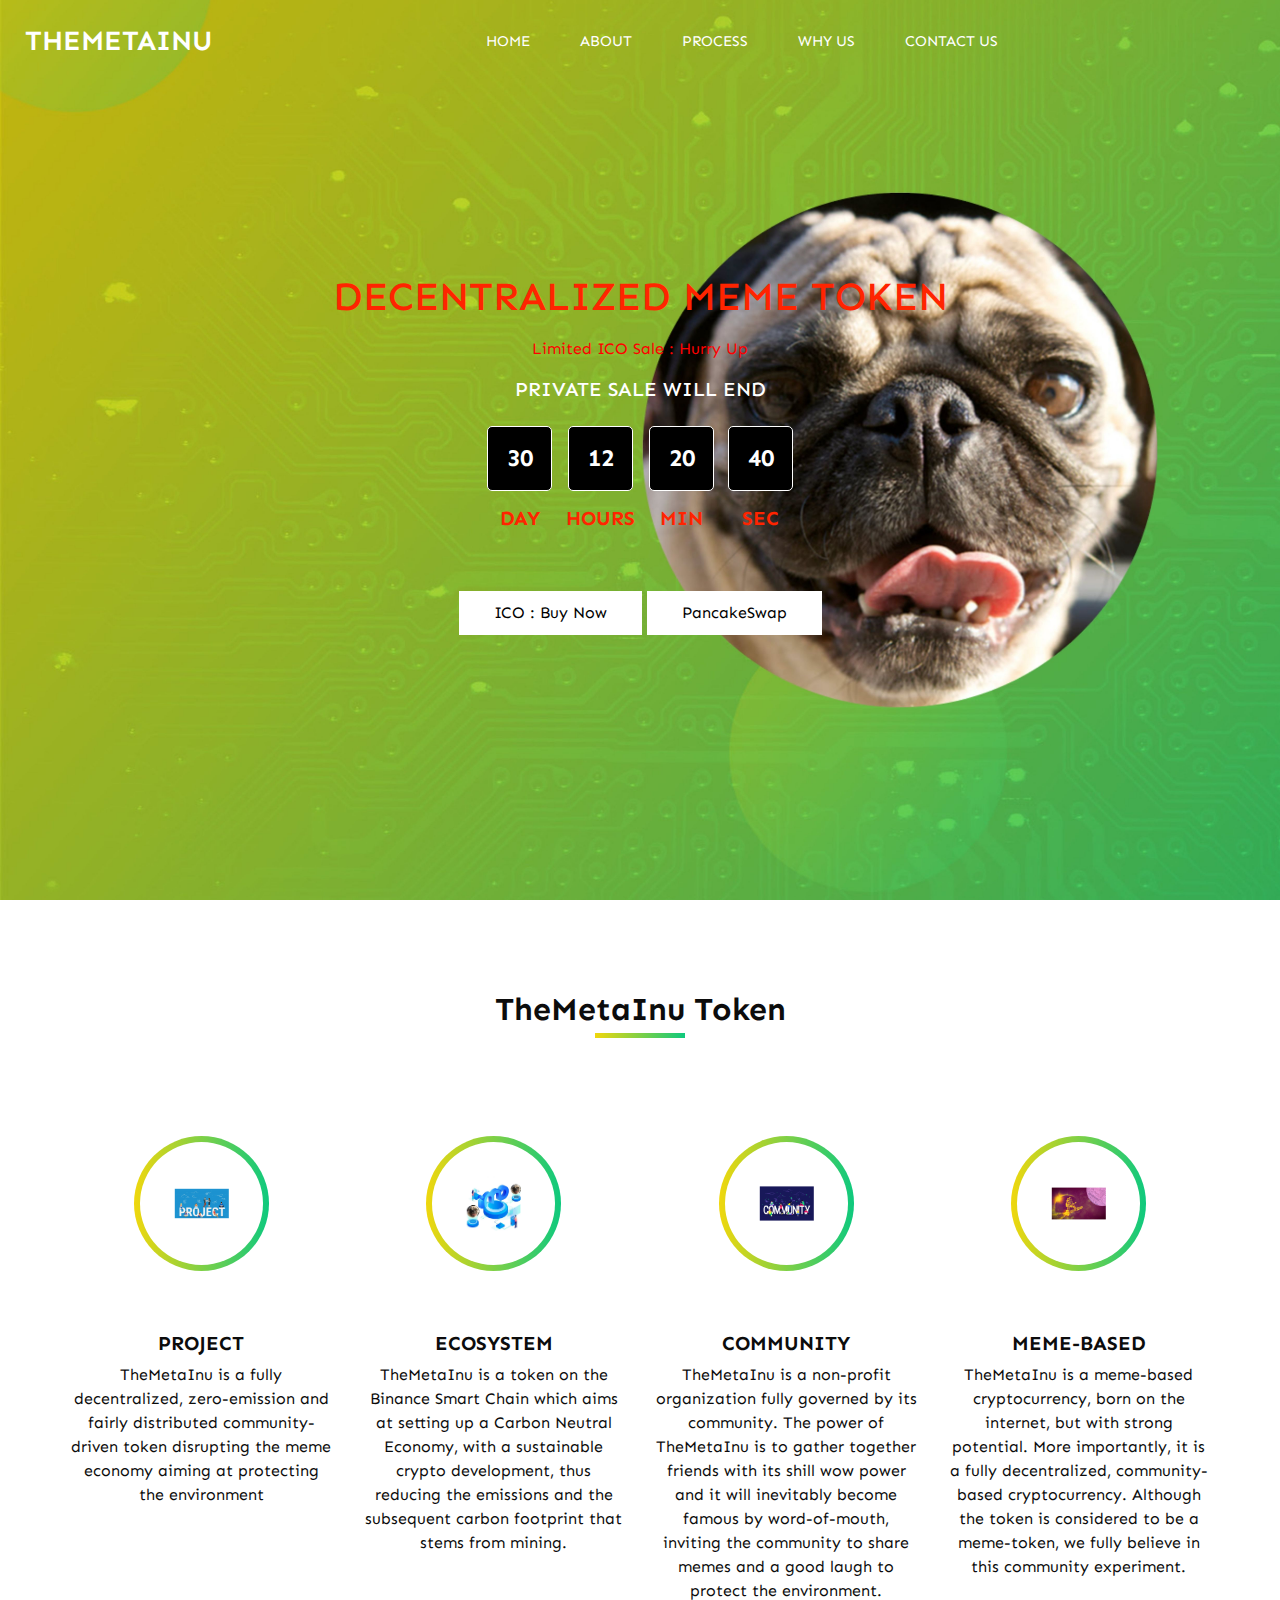
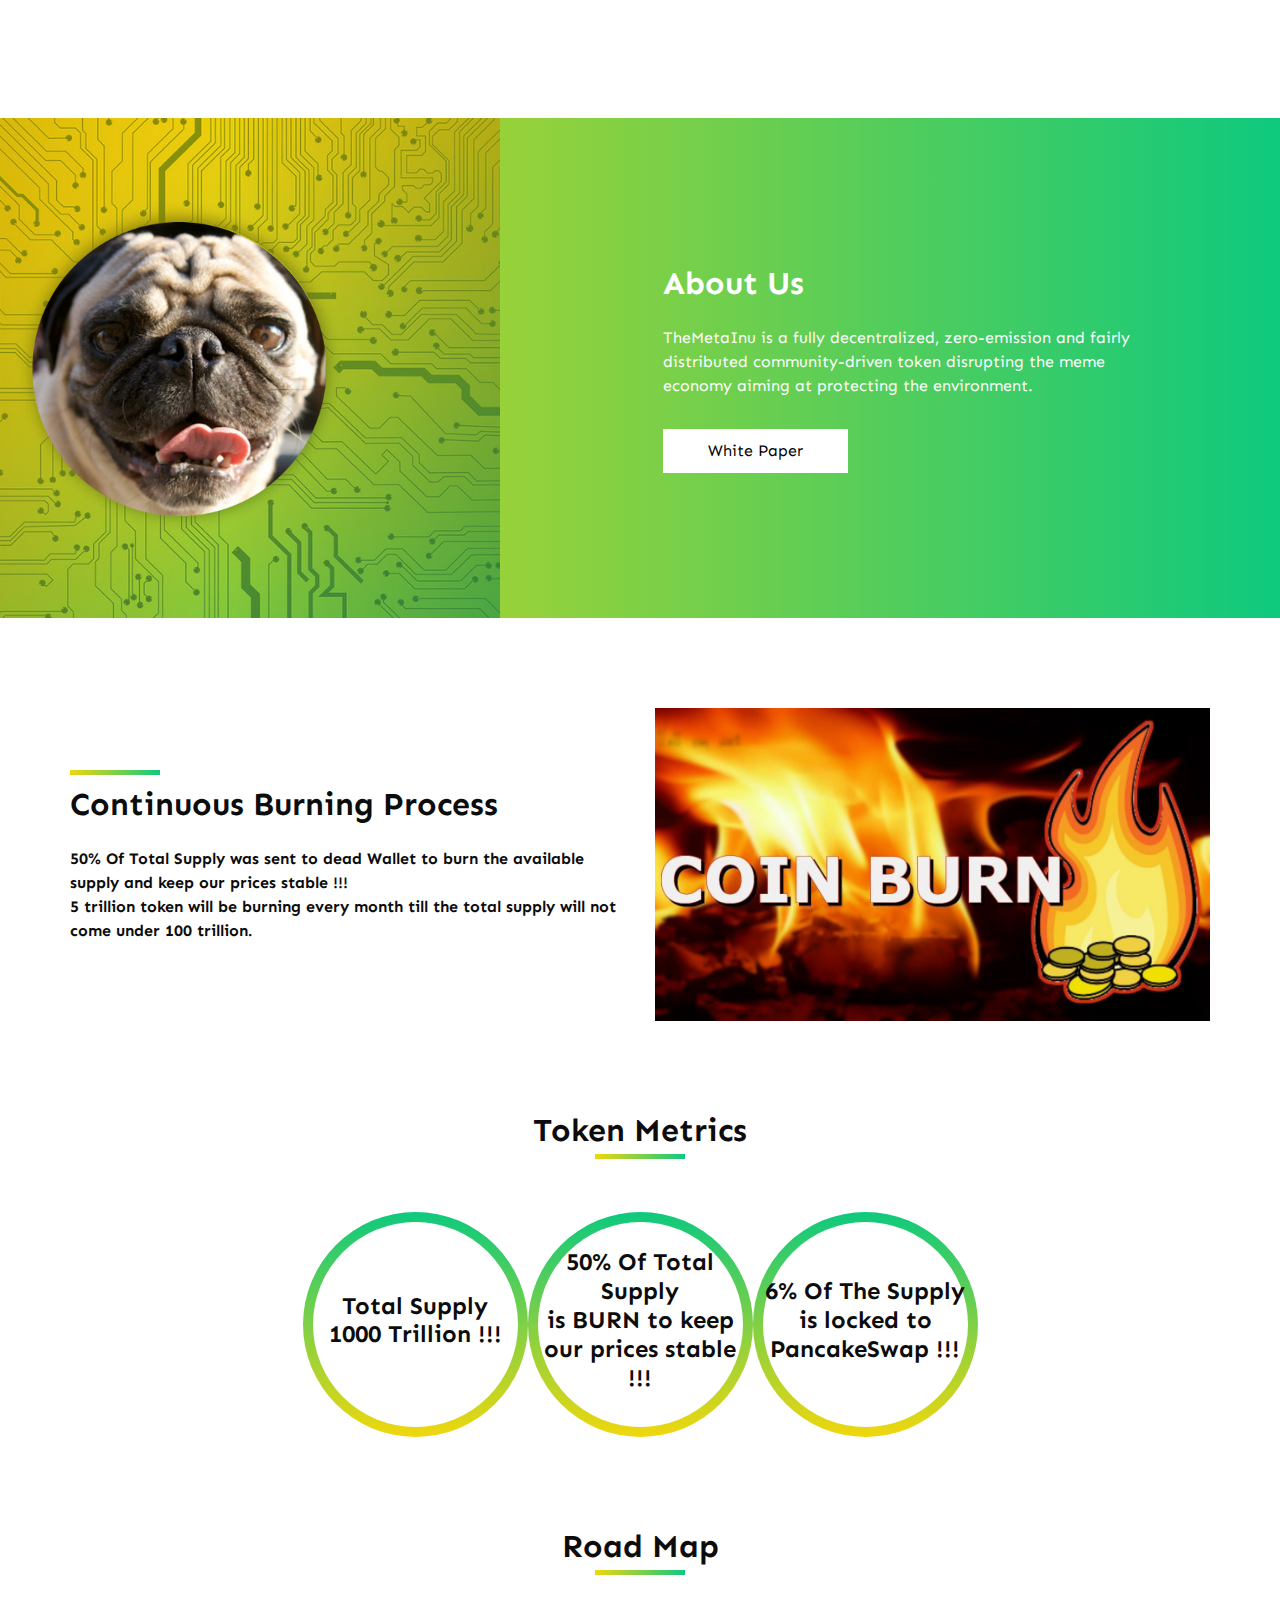
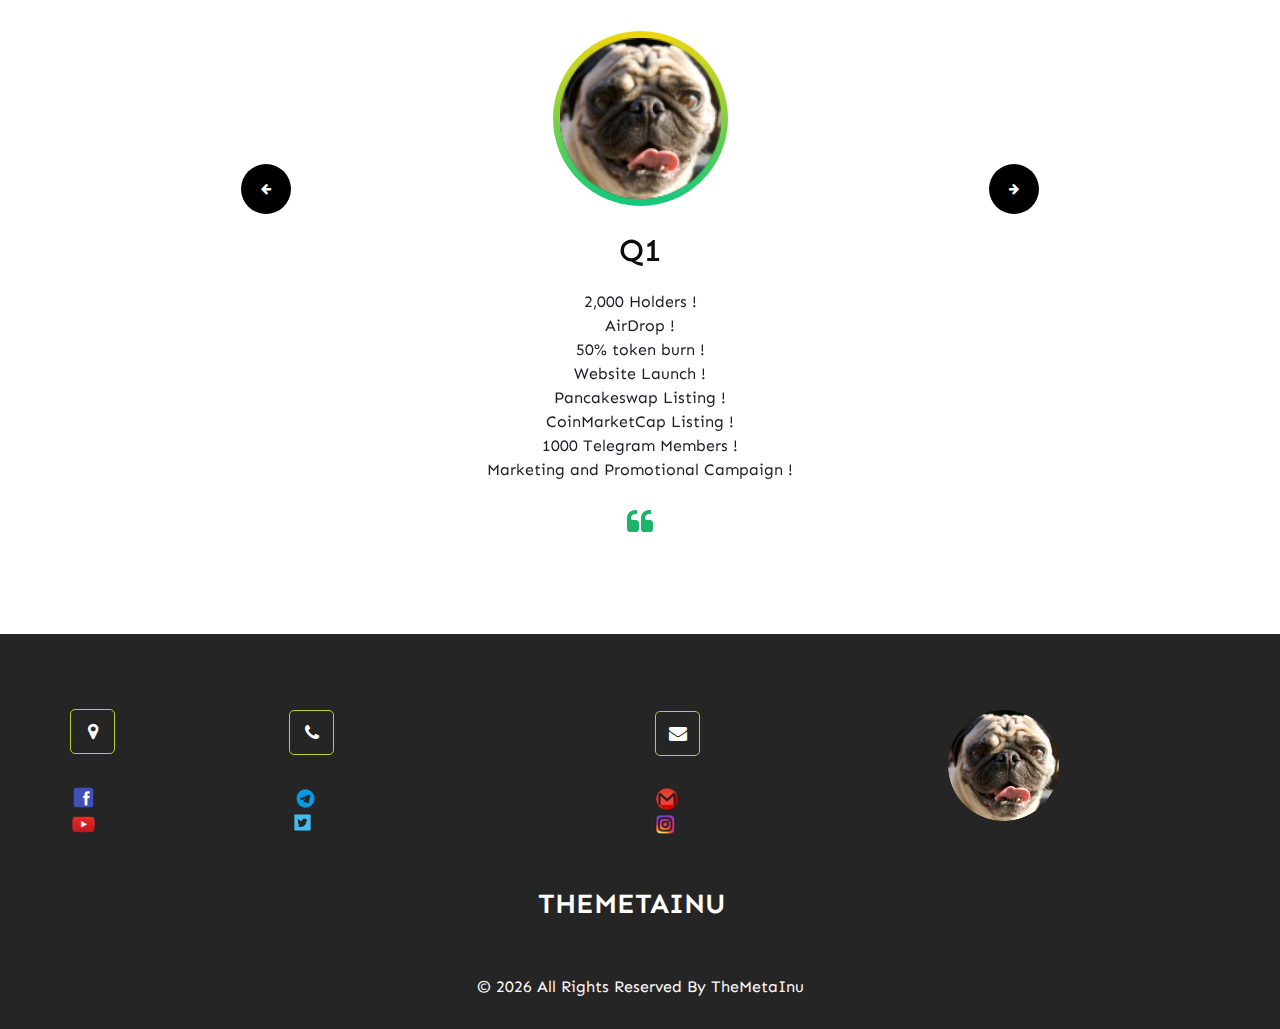
==== commit 99b611e5: "ico" ====
--- a/index.html
+++ b/index.html
@@ -76,9 +76,6 @@
       <div class="container ">
         <div class="detail-box">
           <h1 class="banner-sub-head"><p style="color:#FF2400">Decentralized Meme Token</p></h1>
-          <h3 class="banner-sub-head"><p style="color:Black"><b>TheMetaInu Token | Symbol : METAI</b></p></h3>
-          <h3 class="banner-sub-head"><p style="color:#36013F"><b>MEME Revolution</b></p></h3>
-          <h1>
             <p style="color:Red">Limited ICO Sale : Hurry Up</p>
           </h1>
           <h5 class="secondary_heading">
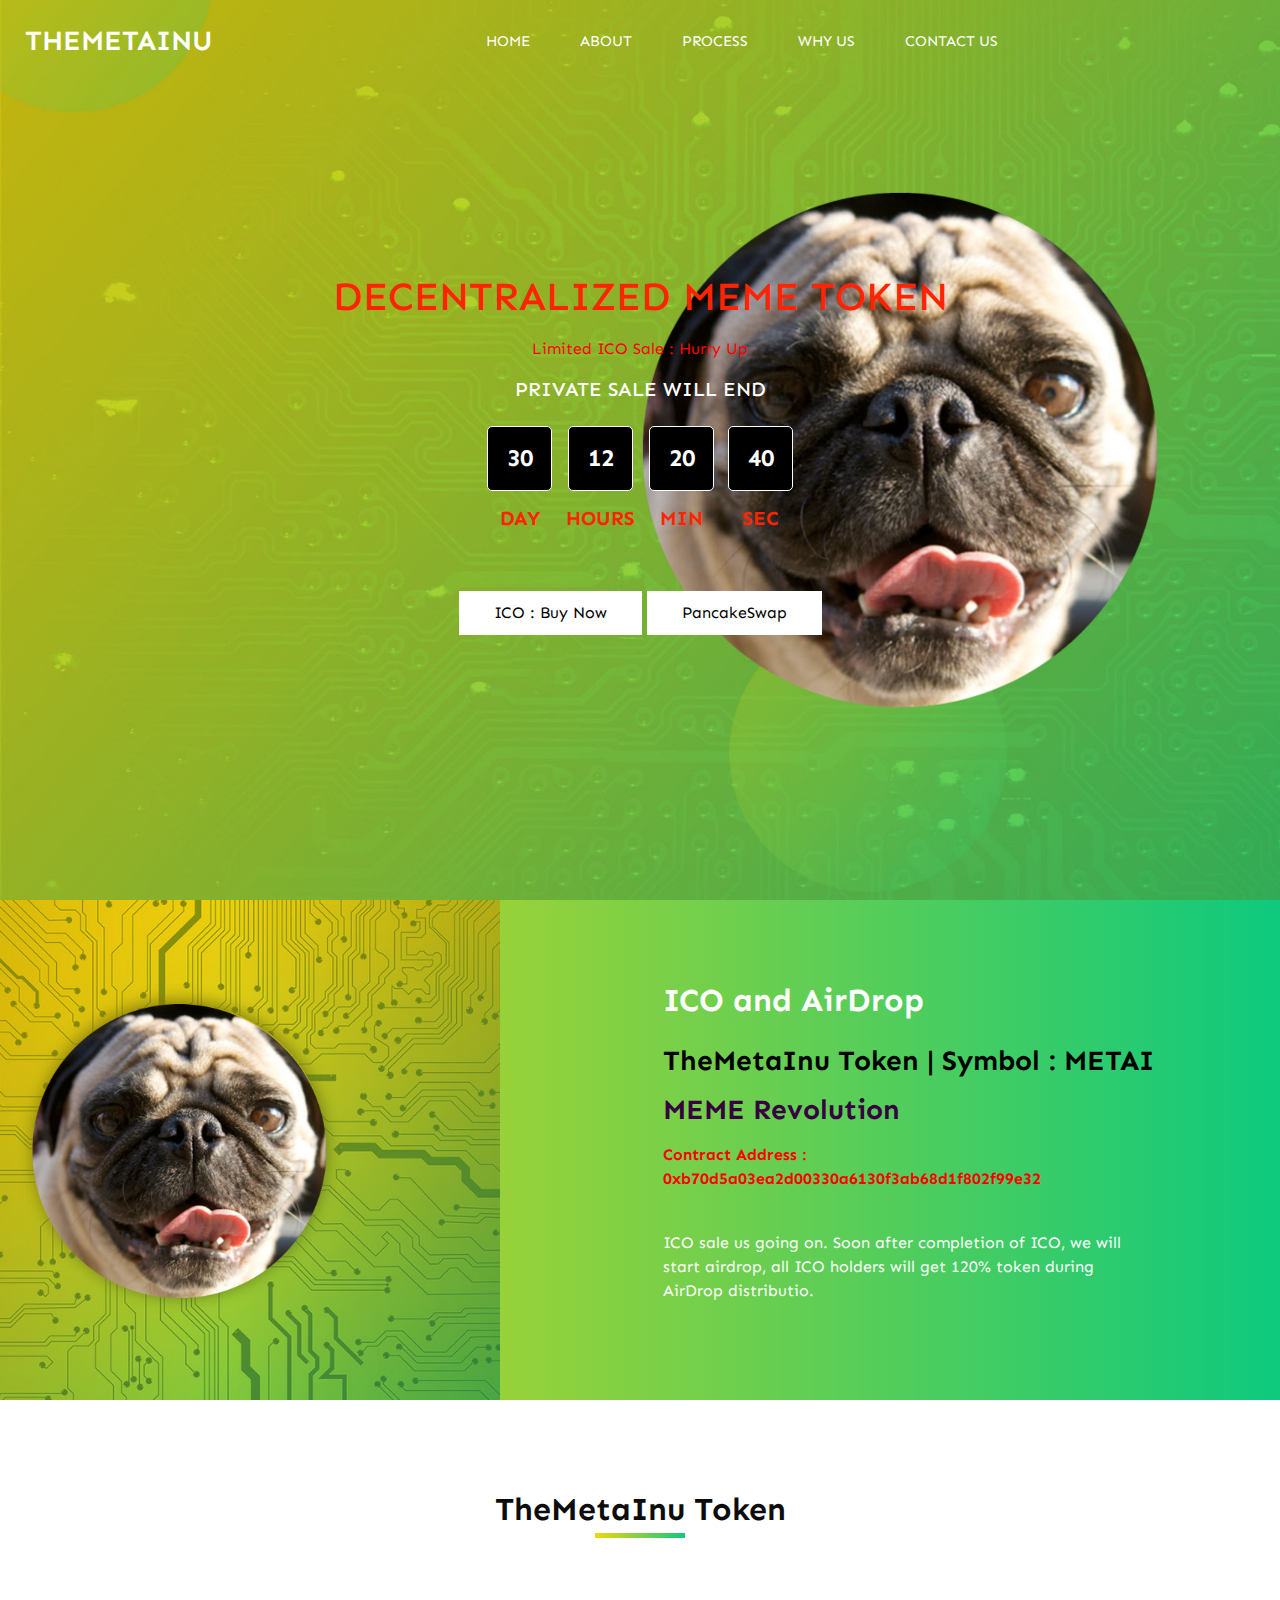
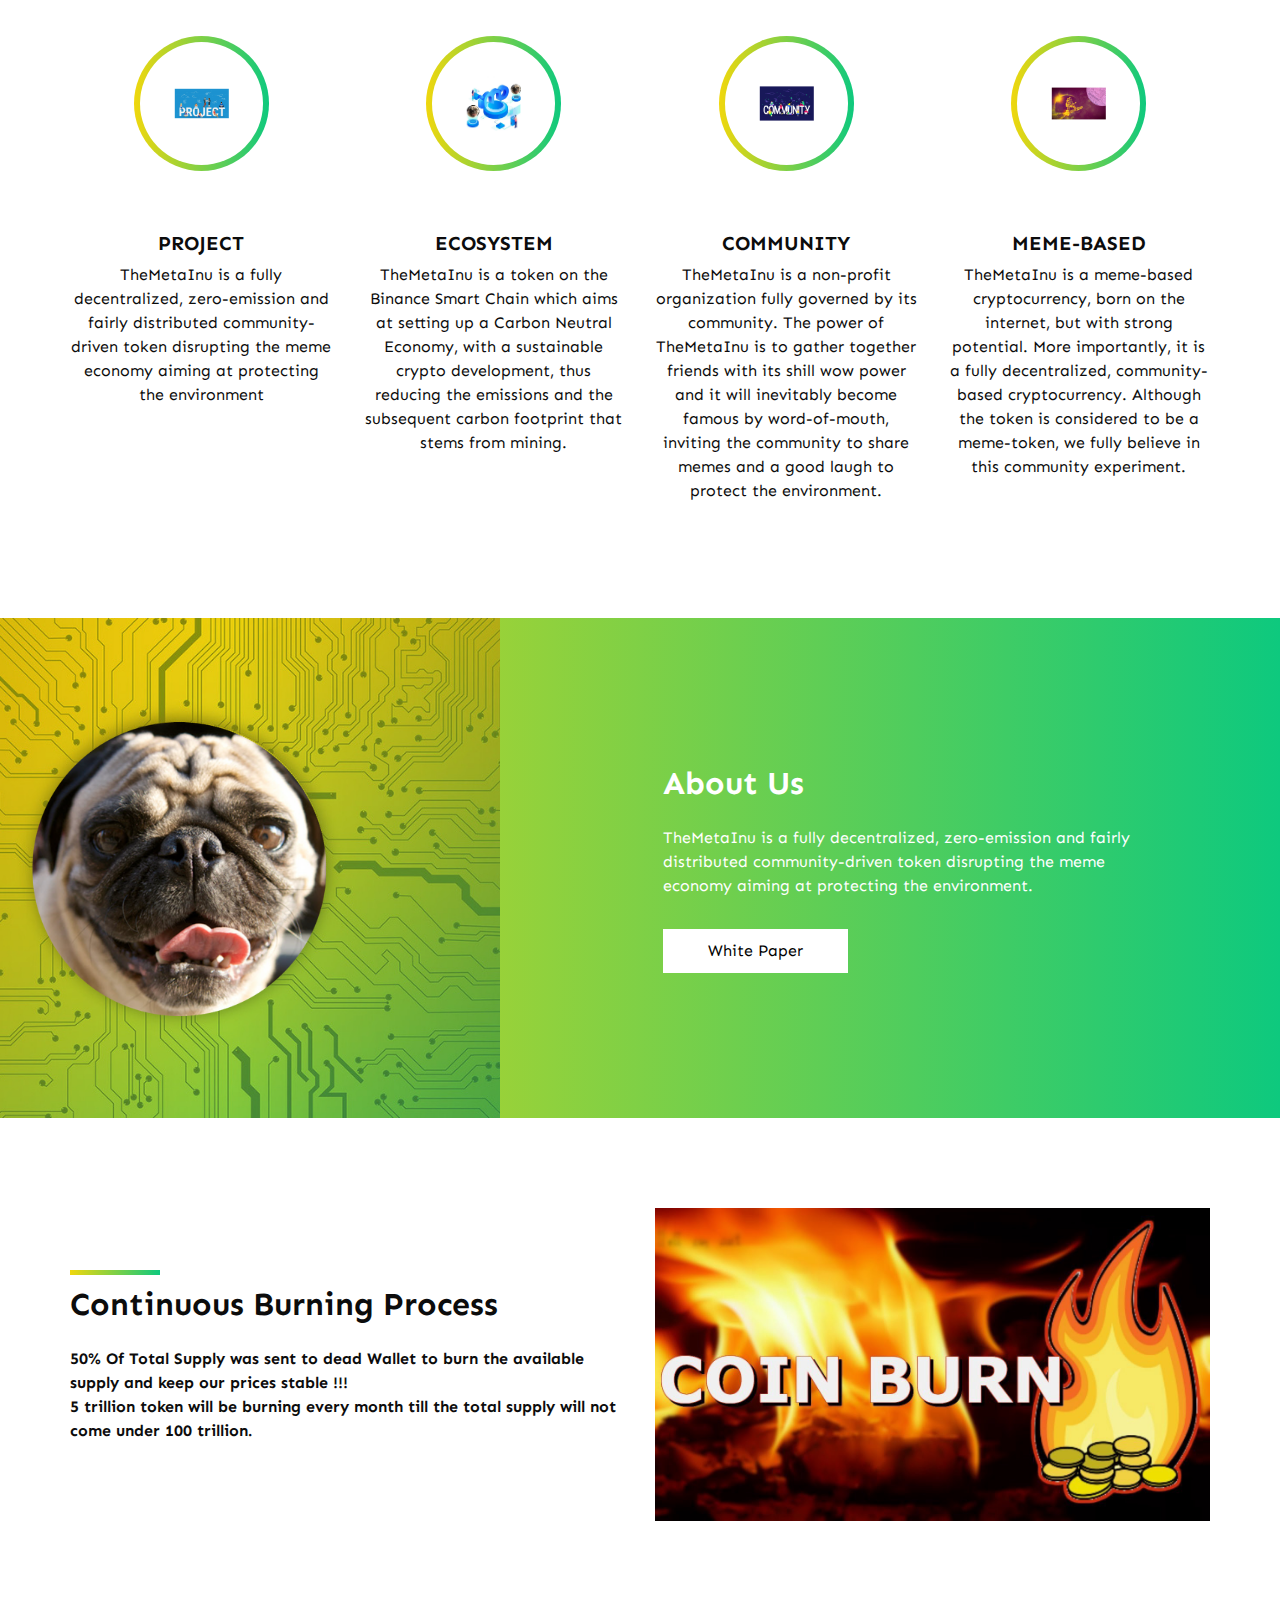
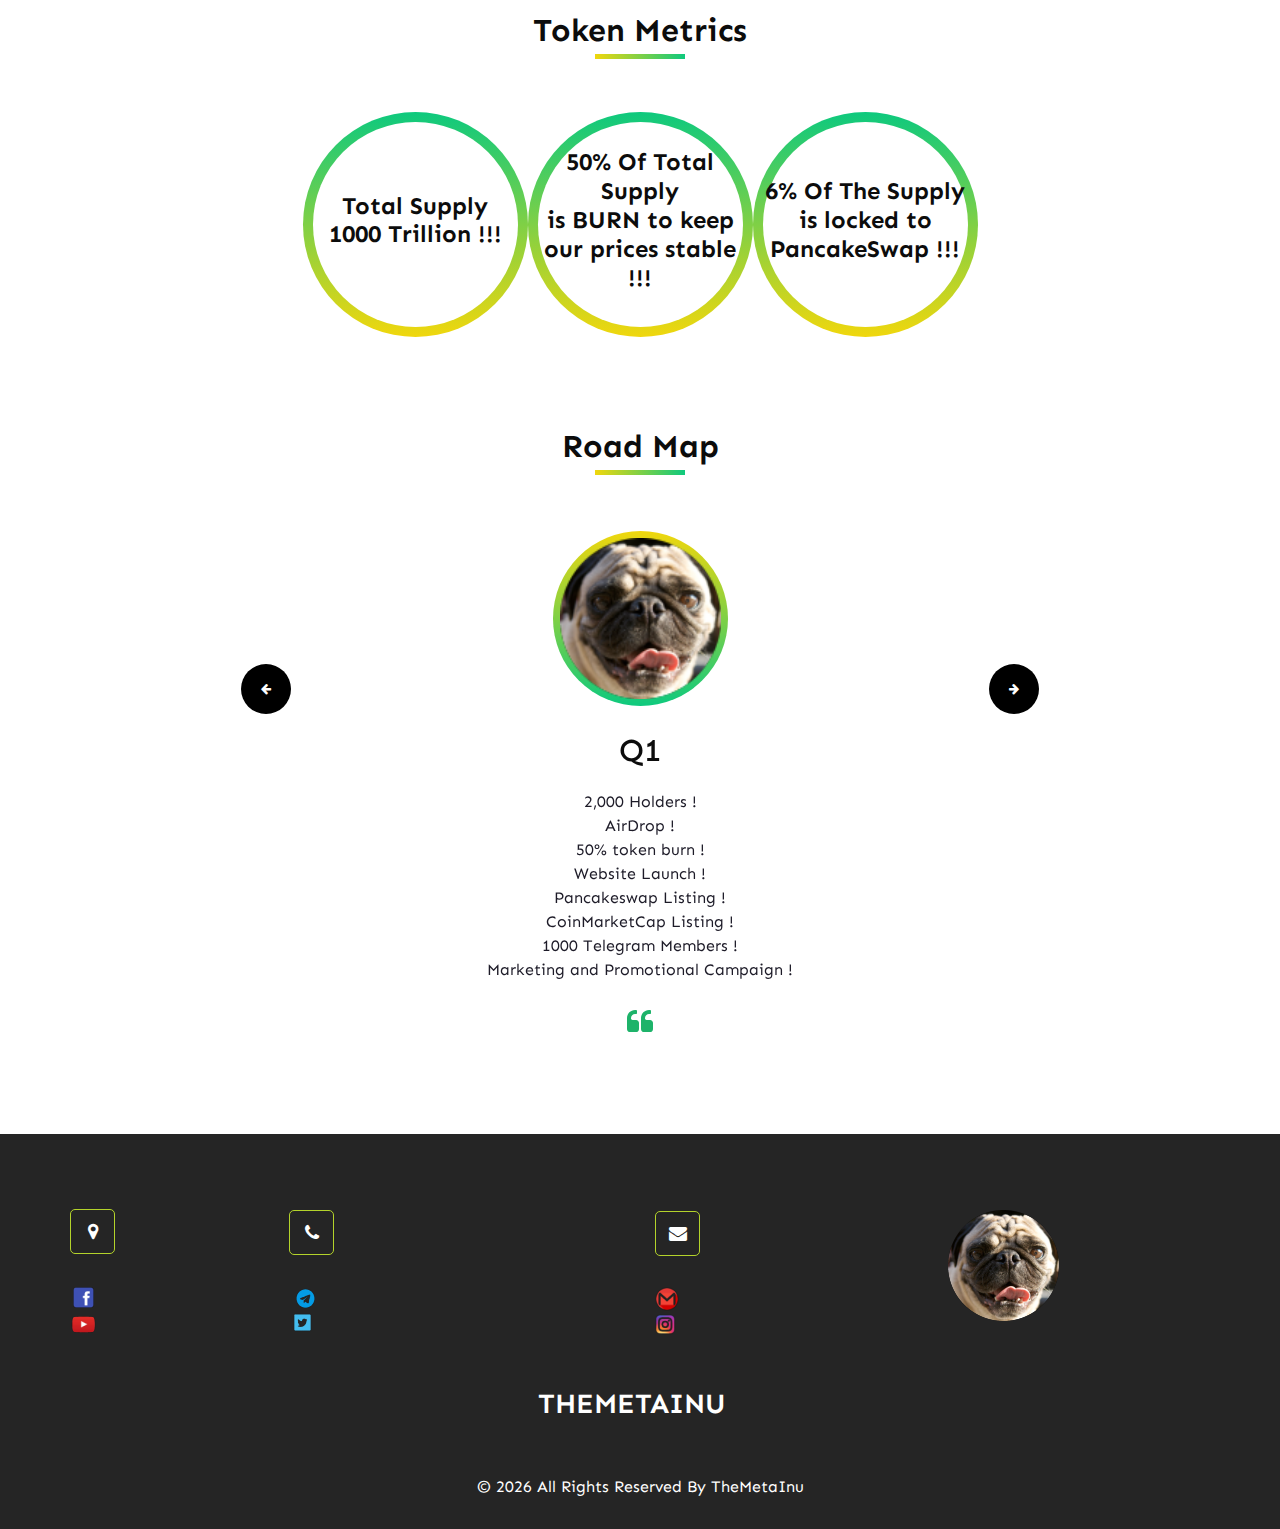
==== commit 6011ceef: "ICO" ====
--- a/index.html
+++ b/index.html
@@ -137,6 +137,37 @@
 
   <!-- end about section -->
 
+  <!-- ICO section -->
+  <section class="about_section">
+    <div class="container-fluid ">
+      <div class="row">
+        <div class="col-md-6 px-0">
+          <div class="img-box">
+            <img src="images/about-img.jpg" alt="">
+          </div>
+        </div>
+        <div class="col-md-5">
+          <div class="detail-box pl-0 pl-md-2">
+            <div class="heading_container">
+              <h2>
+                ICO and AirDrop
+              </h2>
+            </div>
+            <p>
+              <h3 class="banner-sub-head"><p style="color:Black"><b>TheMetaInu Token | Symbol : METAI</b></p></h3>
+              <h3 class="banner-sub-head"><p style="color:#36013F"><b>MEME Revolution</b></p></h3>
+              <p style="color:Red"><b> Contract Address : </b> <br> <b>0xb70d5a03ea2d00330a6130f3ab68d1f802f99e32</b><br><br></p>
+
+              ICO sale us going on.
+              Soon after completion of ICO, we will start airdrop, all ICO holders will get 120% token during AirDrop distributio.
+            </p>
+          </div>
+        </div>
+      </div>
+    </div>
+  </section>
+
+  <!-- END ICO section -->
   <!-- TheMetaInu Token section -->
 
   <section class="process_section layout_padding">
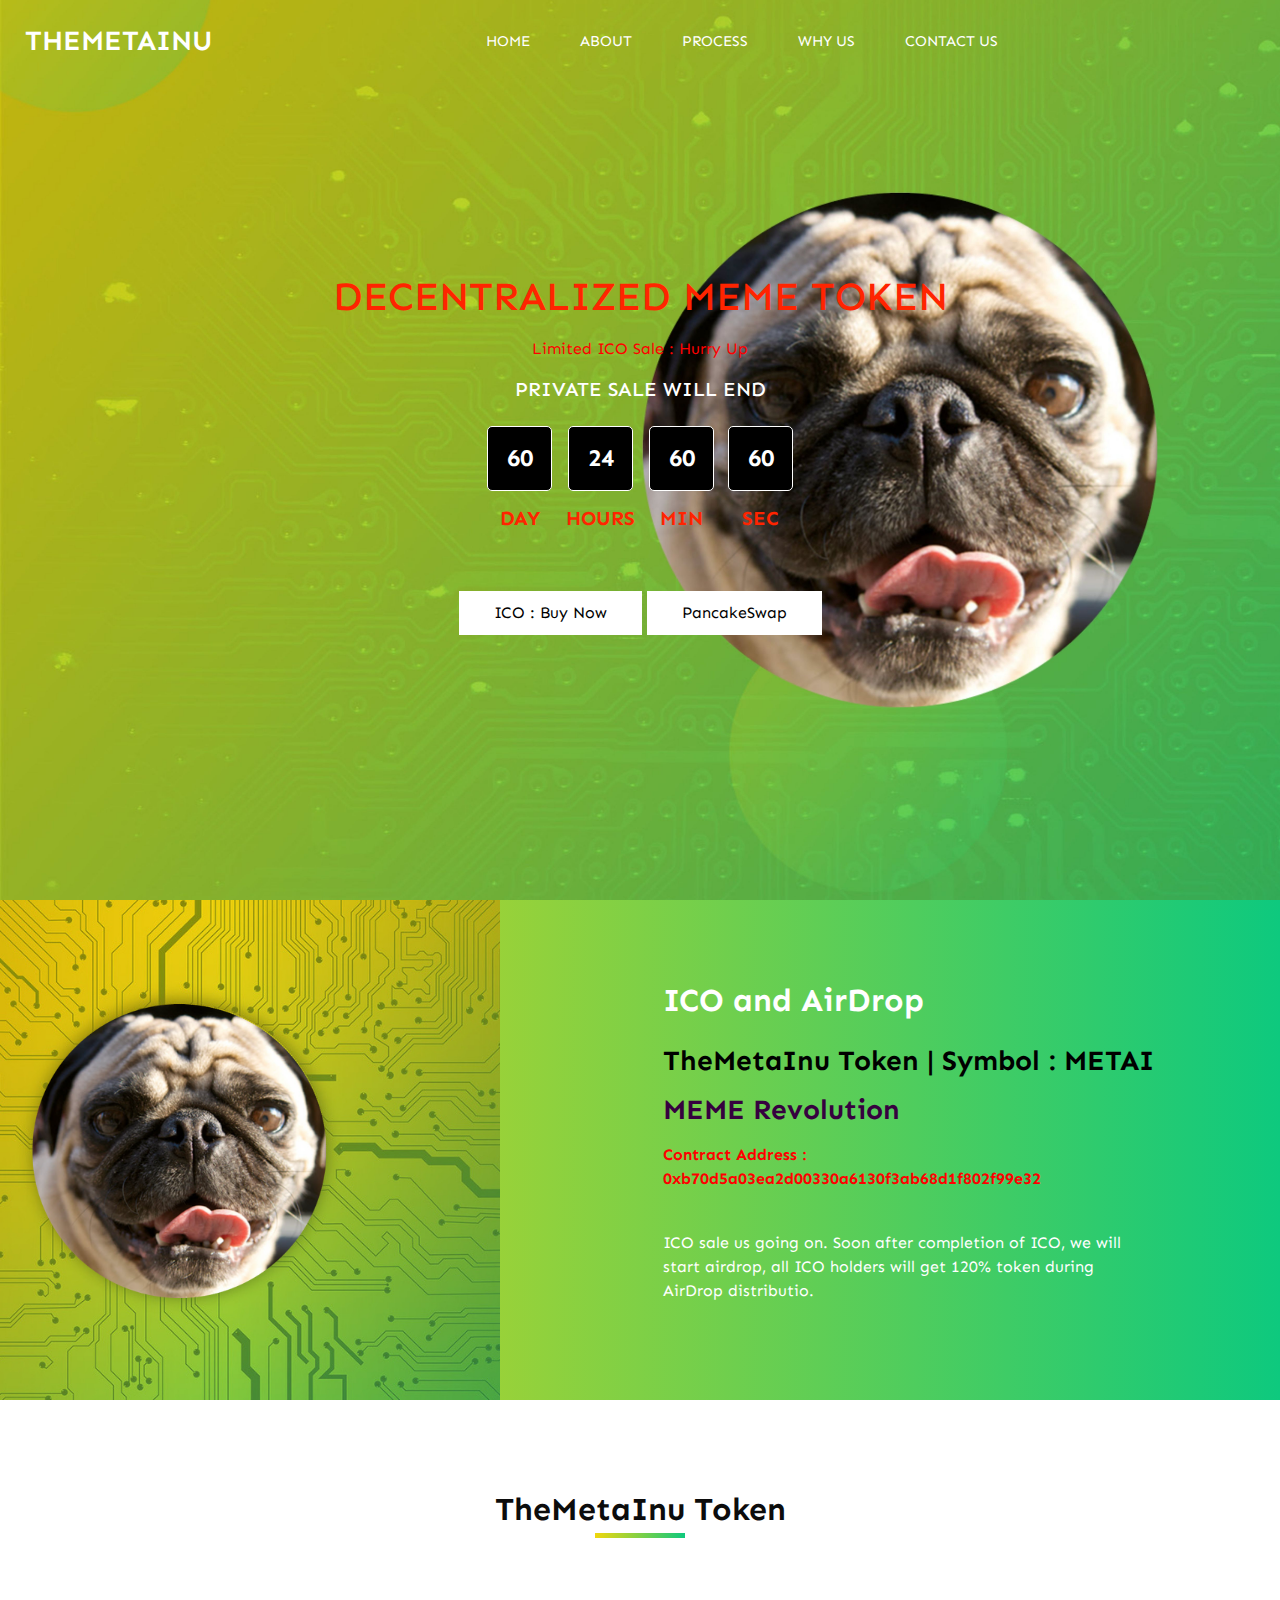
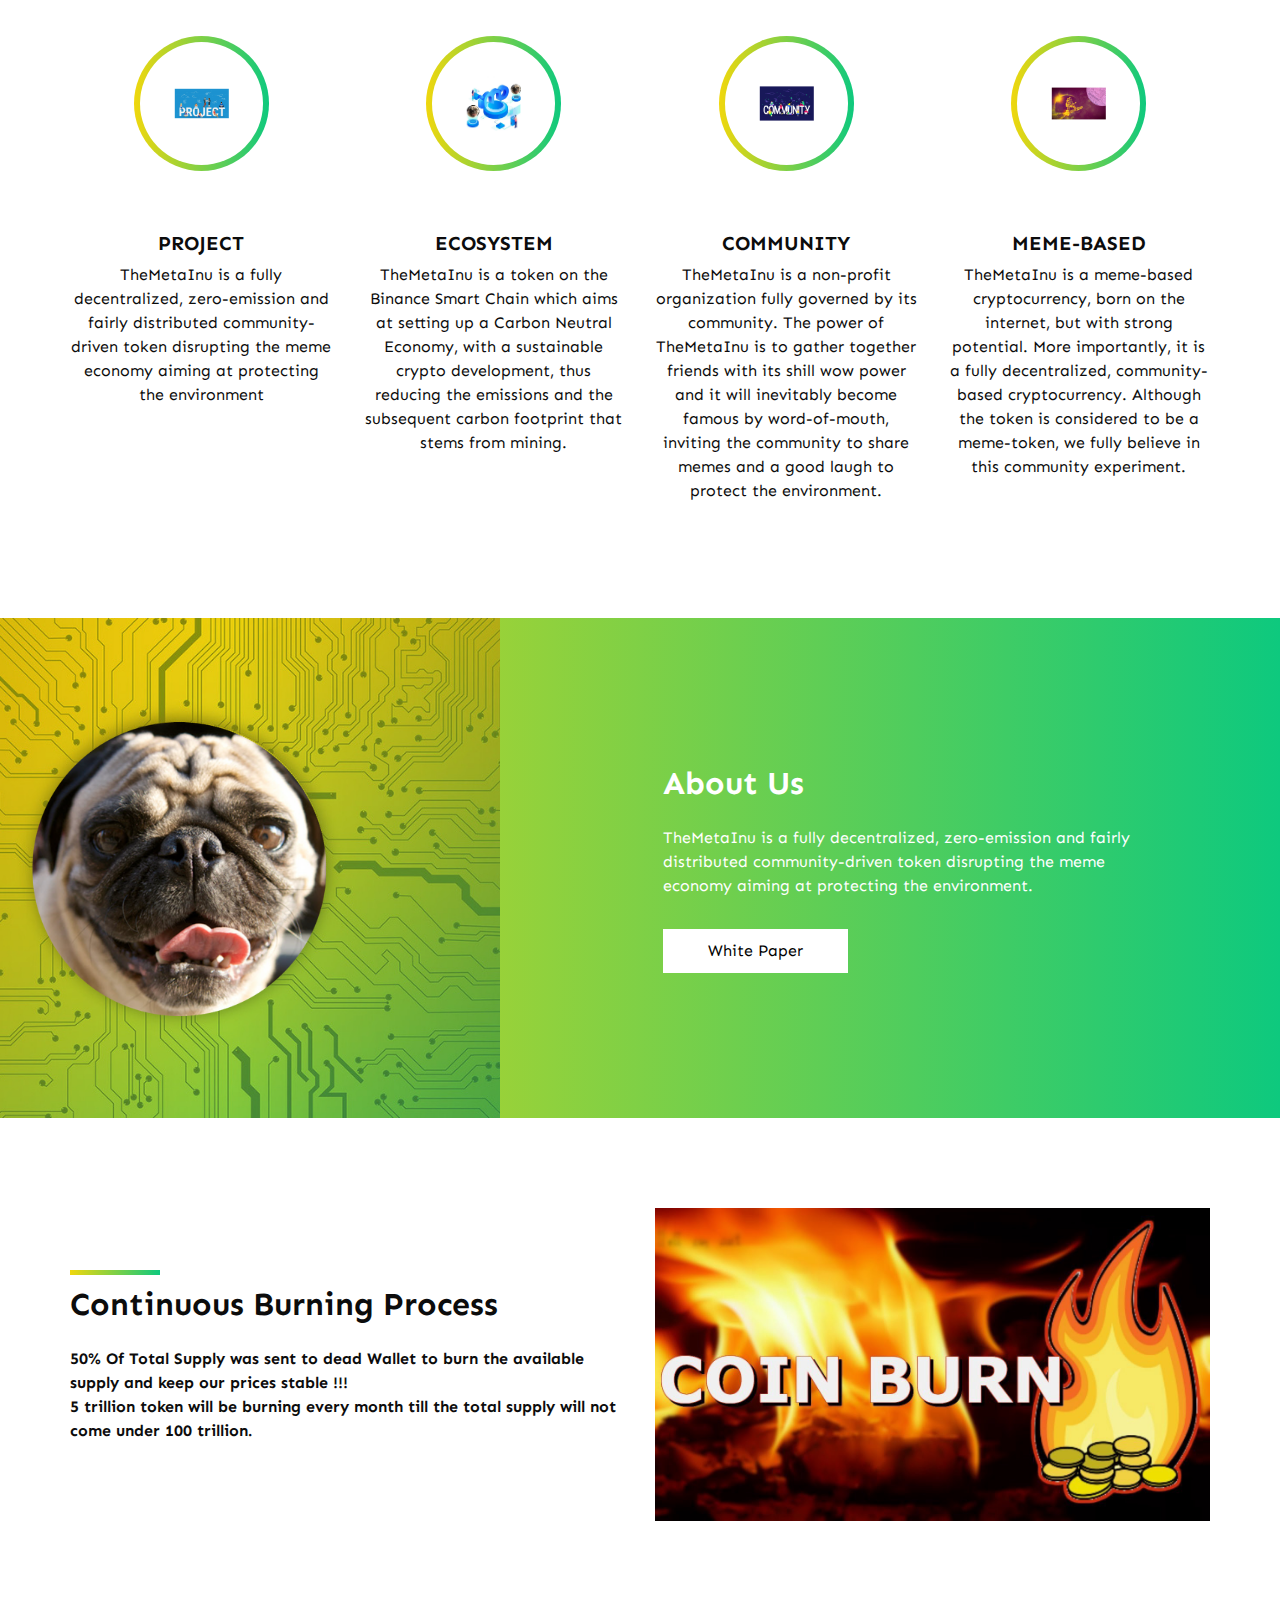
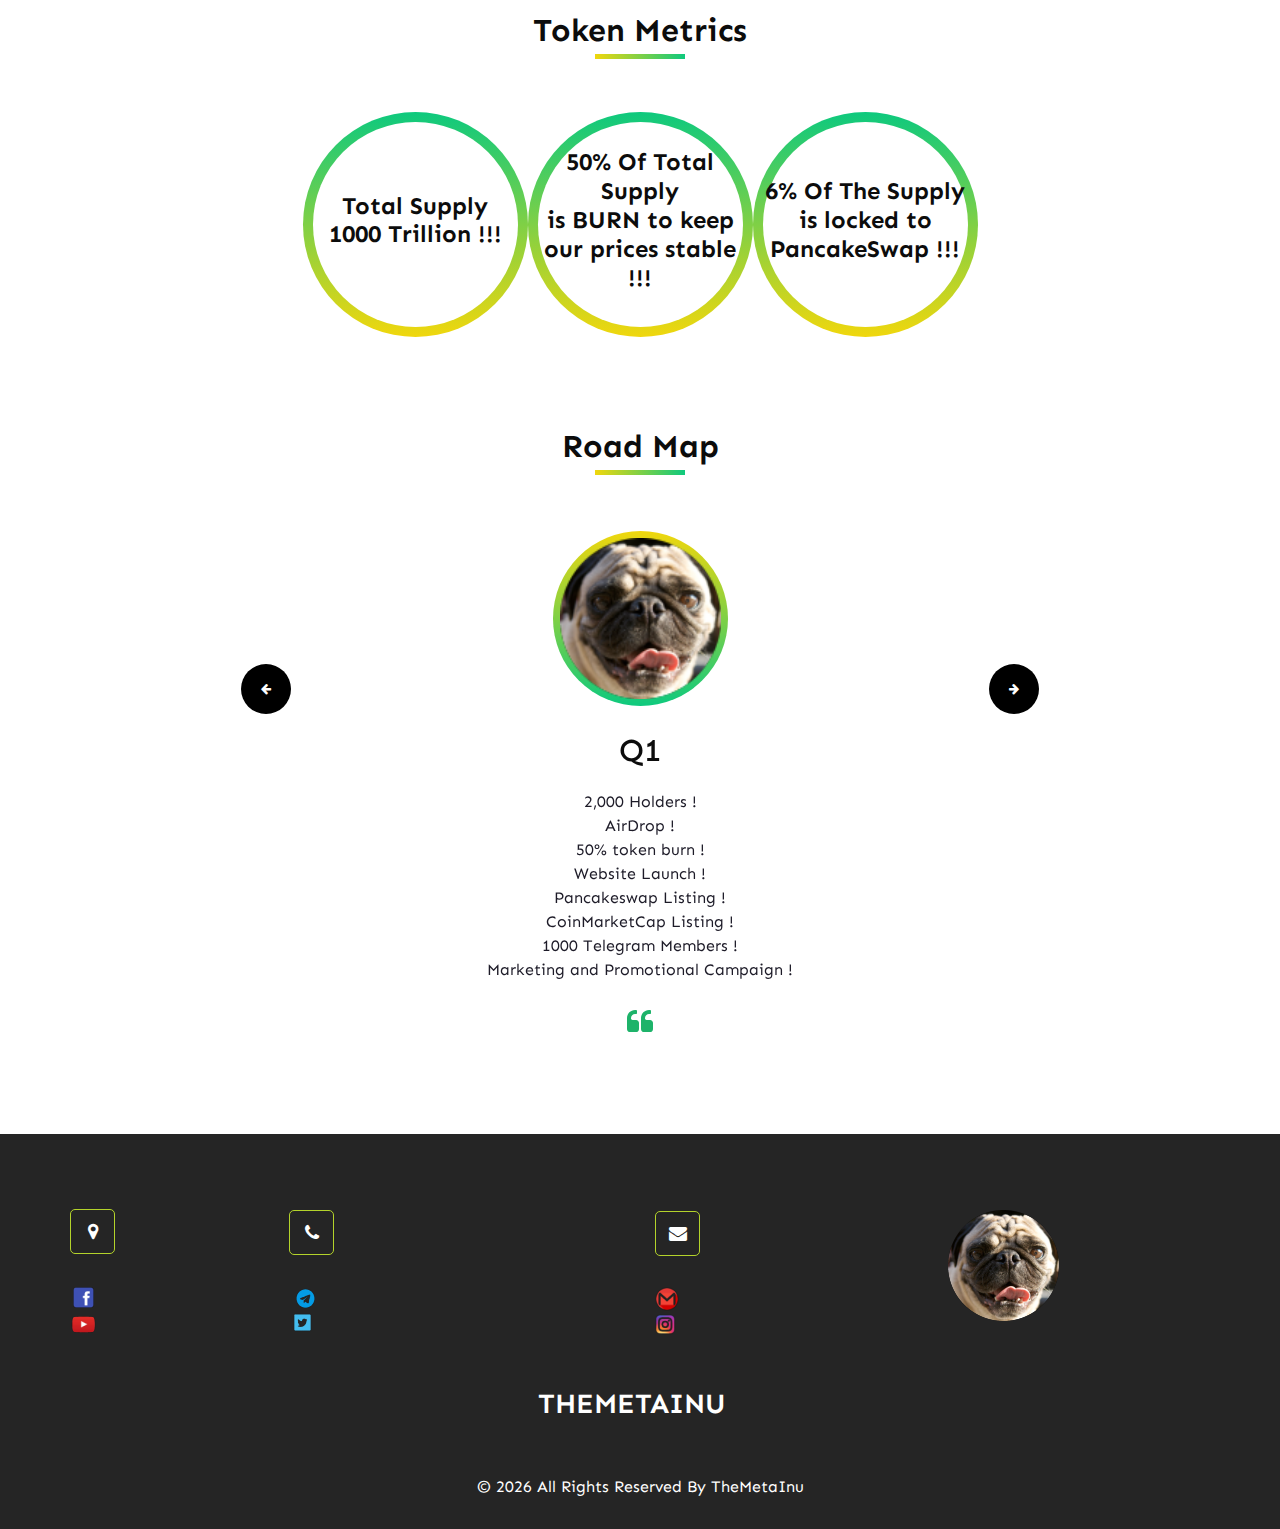
==== commit 120cf1fe: "date" ====
--- a/index.html
+++ b/index.html
@@ -85,7 +85,7 @@
             <div class="box">
               <div class="num-box">
                 <span id="countDay">
-                  30
+                  60
                 </span>
               </div>
               <h5>
@@ -95,7 +95,7 @@
             <div class="box">
               <div class="num-box">
                 <span id="countHour">
-                  12
+                  24
                 </span>
               </div>
               <h5>
@@ -105,7 +105,7 @@
             <div class="box">
               <div class="num-box">
                 <span id="countMin">
-                  20
+                  60
                 </span>
               </div>
               <h5>
@@ -115,7 +115,7 @@
             <div class="box">
               <div class="num-box">
                 <span id="countSec">
-                  40
+                  60
                 </span>
               </div>
               <h5>
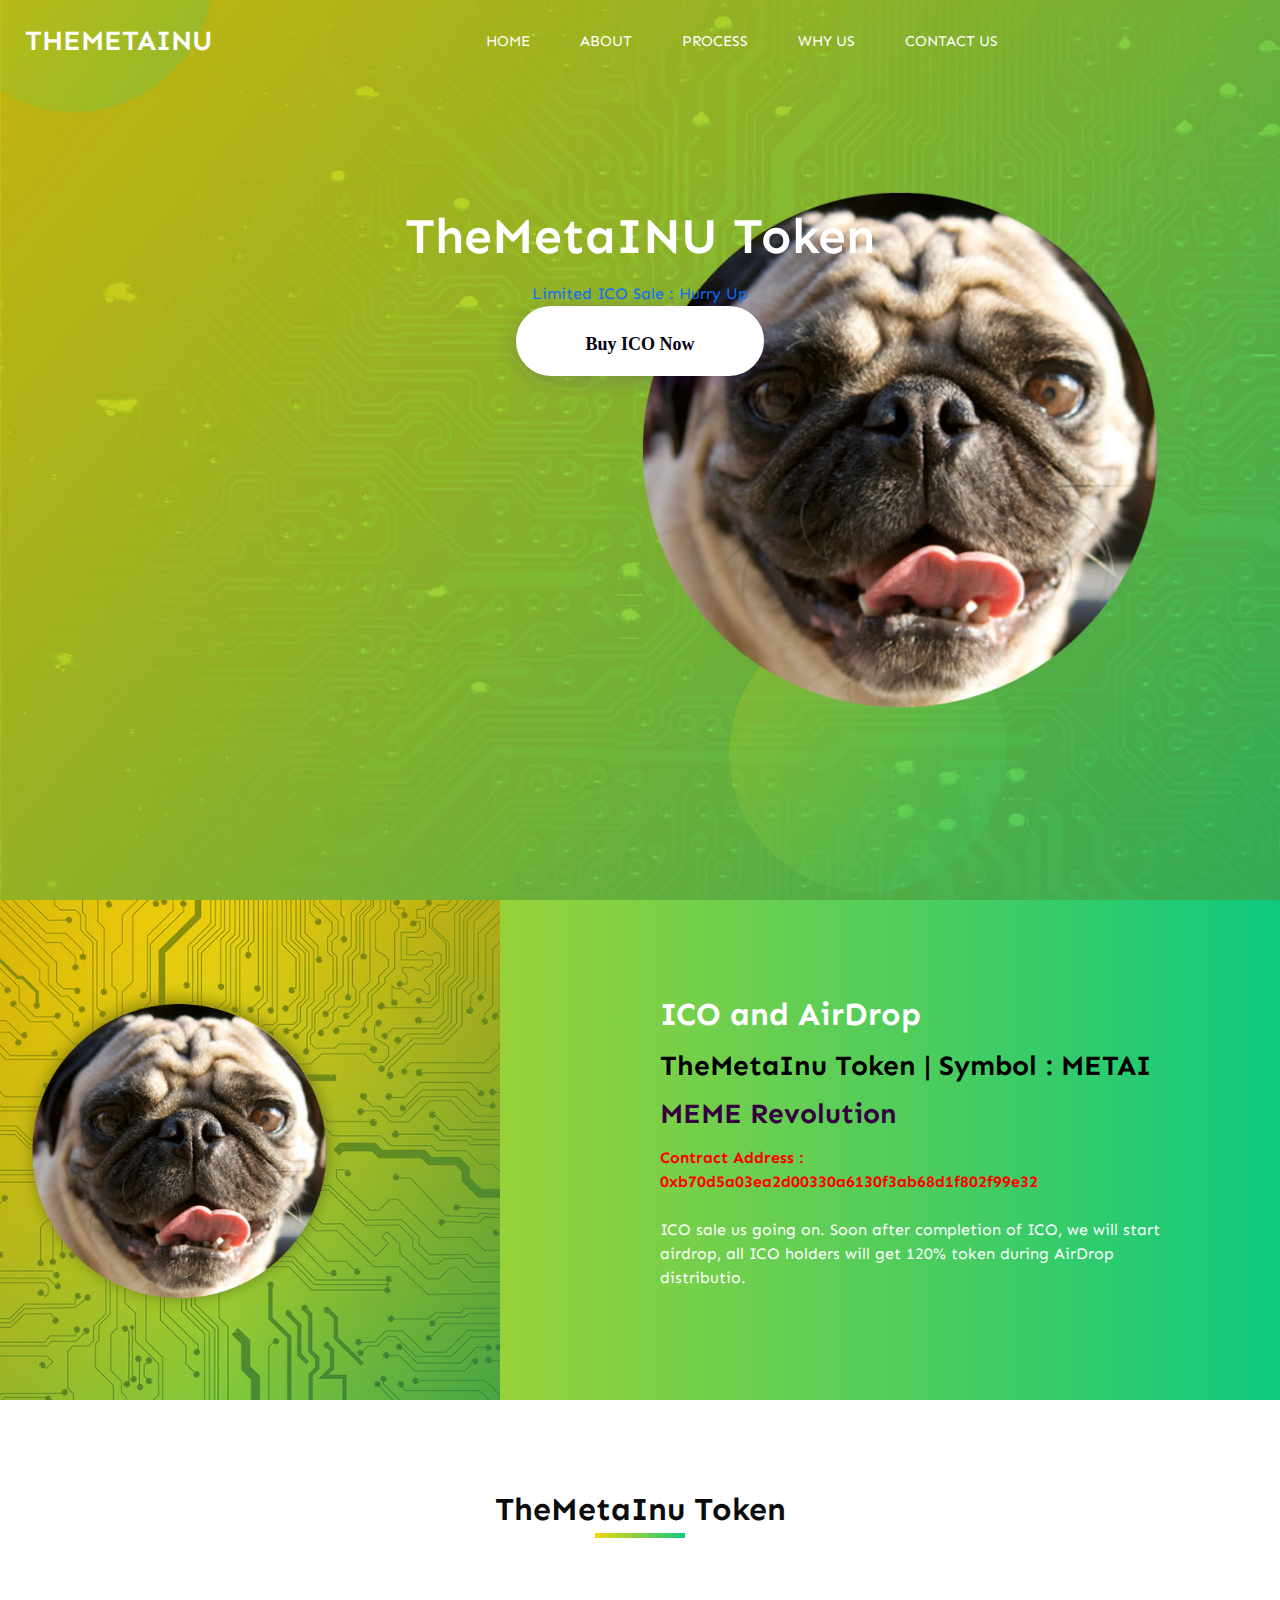
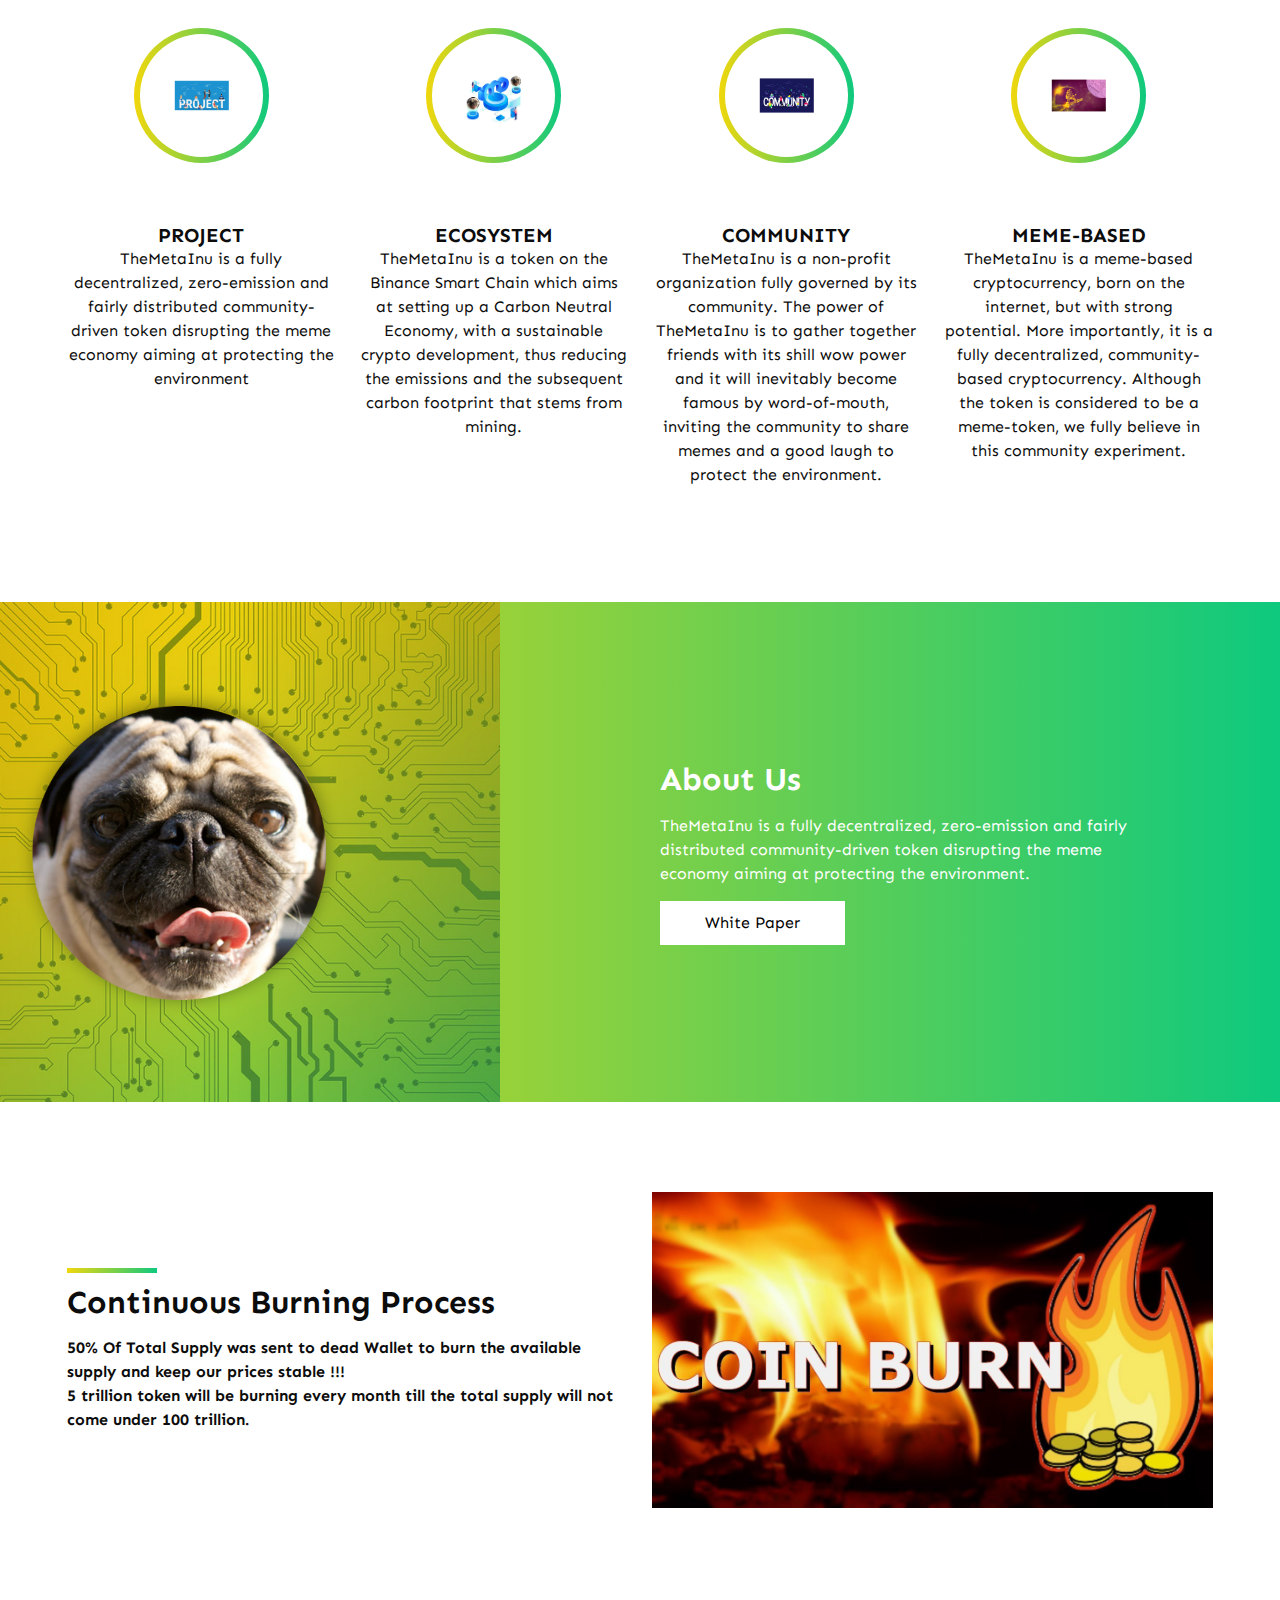
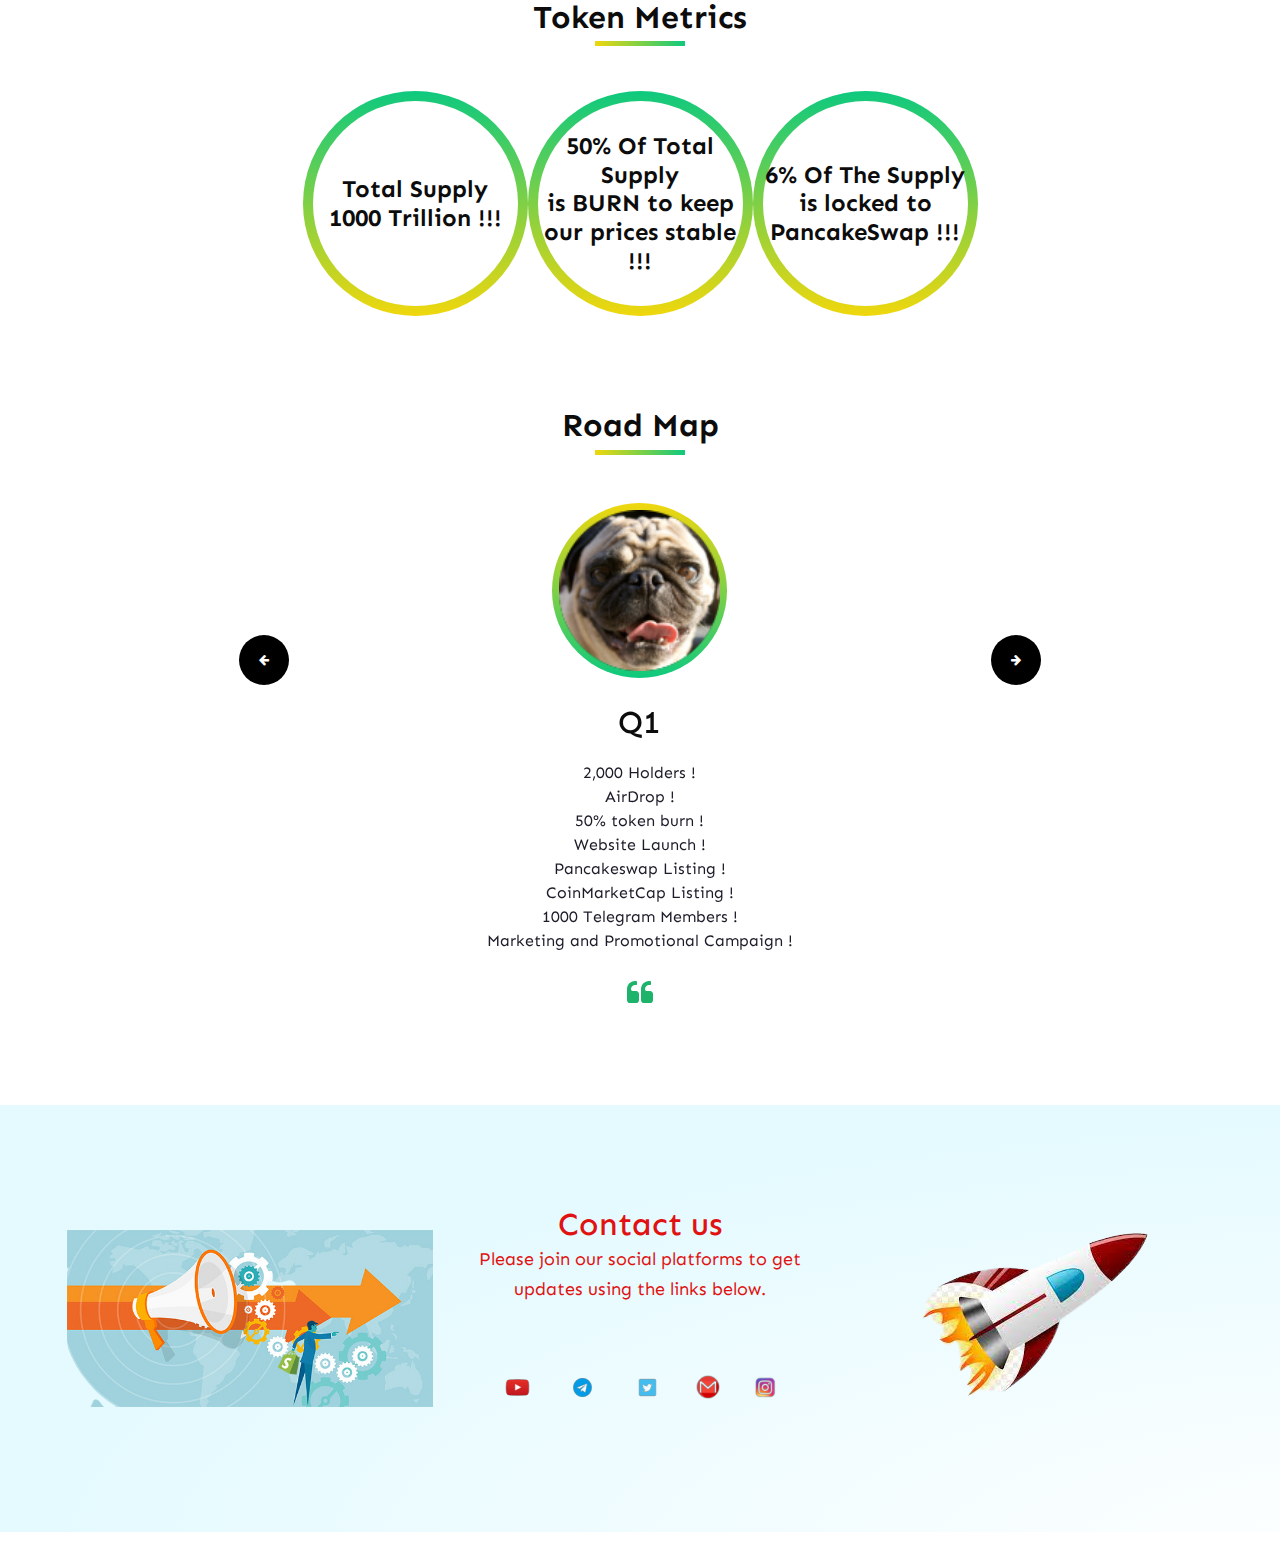
==== commit e0e25bfb: "ICO / Contact Update" ====
--- a/index.html
+++ b/index.html
@@ -17,6 +17,7 @@
 
   <!-- bootstrap core css -->
   <link rel="stylesheet" type="text/css" href="css/bootstrap.css" />
+  <link rel="stylesheet" href="css/style-ico.css">
 
   <!-- fonts style -->
   <link href="https://fonts.googleapis.com/css2?family=Sen:wght@400;700&display=swap" rel="stylesheet">
@@ -72,66 +73,15 @@
     </header>
     <!-- end header section -->
     <!-- slider section -->
-    <section class="slider_section ">
-      <div class="container ">
-        <div class="detail-box">
-          <h1 class="banner-sub-head"><p style="color:#FF2400">Decentralized Meme Token</p></h1>
-            <p style="color:Red">Limited ICO Sale : Hurry Up</p>
-          </h1>
-          <h5 class="secondary_heading">
-            PRIVATE SALE WILL END
-          </h5>
-          <div class="box_container">
-            <div class="box">
-              <div class="num-box">
-                <span id="countDay">
-                  60
-                </span>
-              </div>
-              <h5>
-                <p style="color:#FF2400"><b>DAY</b></P>
-              </h5>
-            </div>
-            <div class="box">
-              <div class="num-box">
-                <span id="countHour">
-                  24
-                </span>
-              </div>
-              <h5>
-                <p style="color:#FF2400"><b>Hours</b></P>
-              </h5>
-            </div>
-            <div class="box">
-              <div class="num-box">
-                <span id="countMin">
-                  60
-                </span>
-              </div>
-              <h5>
-                <p style="color:#FF2400"><b>Min</b></P>
-              </h5>
-            </div>
-            <div class="box">
-              <div class="num-box">
-                <span id="countSec">
-                  60
-                </span>
-              </div>
-              <h5>
-                <p style="color:#FF2400"><b>Sec</b></P>
-              </h5>
-            </div>
-          </div>
-          <a href="ico/index.html" class="btn2">
-            ICO : Buy Now
-          </a>
-          <a href="https://pancakeswap.finance/" class="btn2">
-            PancakeSwap
-          </a>
-        </div>
-      </div>
-    </section>
+    <section class="banner x` text-center position-relative" id="banner">
+        <span style="color:#FFF;"> <h2 class="banner-sub-head">TheMetaINU Token</h1> </span>
+        <div class="container wow fadeInUp">
+            <script src="js/cd.js"></script>
+            <a href="https://logwork.com/countdown-r5wc" onclick="return yes_js_login();" class="countdown-timer" data-style="circles" data-timezone="Asia/Kolkata" data-textcolor="#eded03" data-date="2022-01-10 23:59" data-background="#093d06" data-digitscolor="#eded03" data-unitscolor="#e01212">Limited ICO Sale : Hurry Up</a>
+            <ul class="banner-buttons">
+                <li><a target="_blank" href="ico/index.html">Buy ICO Now</a></li>
+            </ul>
+        </div>
     <!-- end slider section -->
   </div>
 
@@ -512,97 +462,74 @@
 
 
   <!-- info section -->
-
-  <section class="info_section ">
-    <div class="info_container ">
-      <div class="container">
-        <div class="row">
-          <div class="col-lg-9">
-            <div class="info_contact ">
-              <div class="row">
-                <div class="col-md-3">
-                  <a href="#" class="link-box">
-                    <i class="fa fa-map-marker" aria-hidden="true"></i>
-                    <span>
-                      <div class="ib-card">
-                        <a target="_blank" href="https://www.facebook.com/profile.php?id=100074582537061">
-                        <img src="images/facebook.png" class="img-fluid" alt="Facebook">
+  <footer>
+      <div class="footer-top">
+          <div class="container">
+              <div class="row align-items-center">
+                  <div class="col d-none d-lg-block">
+                      <img src="images/footer-bubble.png" class="d-block mx-auto img-fluid" alt="Bubble">
+                  </div>
+                  <div class="col">
+                      <div class="footer-top-wrap text-center m-auto">
+                          <span style="color:#e01212;"> <h2 class="banner-sub-head">Contact us</h1> </span>
+                          <p style="color:#e01212; class="text-white wow fadeInUp" data-wow-duration="2s"><b>Please join our social platforms to get updates using the links below.</b></p>
+                          <ul class="footer-social">
+                            <li class="wow fadeInUp" data-wow-duration="2s" data-wow-delay="1.1s">
+                              <div class="ib-card">
+                                  <a target="_blank" href="">
+                              </div>
+                            </li>
+                              <li class="wow fadeInUp" data-wow-duration="2s" data-wow-delay="1.1s">
+                               <div class="ib-card">
+                                   <a target="_blank" href="https://www.youtube.com/channel/UCJ8CgvcYBw3c39YXlS0Oy5w">
+                                   <img src="images/youtube.png" class="img-fluid" alt="YouTube">
+                               </div>
+                            </li>
+                            <li class="wow fadeInUp" data-wow-duration="2s" data-wow-delay="1.1s">
+                              <div class="ib-card">
+                                  <a target="_blank" href="https://t.me/joinchat/60gj_Kludxk0YTA1">
+                                  <img src="images/telegram.png" class="img-fluid" alt="Telegram">
+                              </div>
+                            </li>
+                            <li class="wow fadeInUp" data-wow-duration="2s" data-wow-delay="1.1s">
+                              <div class="ib-card">
+                                  <a target="_blank" href="https://twitter.com/themetainu">
+                                  <img src="images/twitter.png" class="img-fluid" alt="twitter">
+                              </div>
+                            </li>
+                            <li class="wow fadeInUp" data-wow-duration="2s" data-wow-delay="1.1s">
+                              <div class="ib-card">
+                                  <a target="_blank" href="mailto:metainu21@gmail.com">
+                                  <img src="images/gmail.png" class="img-fluid" alt="Mail">
+                              </div>
+                            </li>
+                            <li class="wow fadeInUp" data-wow-duration="2s" data-wow-delay="1.1s">
+                              <div class="ib-card">
+                                  <a target="_blank" href="https://www.instagram.com/themetainu/">
+                                  <img src="images/instagram.png" class="img-fluid" alt="Instagram">
+                              </div>
+                            </li>
+                  </a>
+                  </li>
+                  </ul>
+                  </div>
+                  </div>
+                  <div class="col d-none d-lg-block">
+                      <img src="images/footer-plane.png" class="d-block mx-auto img-fluid" alt="Plane">
+                  </div>
+              </div>
+          </div>
+      </div>
+                  <div class="col-12 col-lg-auto order-2 order-lg-3 text-center text-lg-start mb-3 mb-lg-0">
+                      <div class="copyright">
+                          <p class="text-white">Developed by TheMetaINU Team</p>
                       </div>
-                      <div class="ib-card">
-                        <a target="_blank" href="https://www.youtube.com/channel/UCJ8CgvcYBw3c39YXlS0Oy5w">
-                        <img src="images/youtube.png" class="img-fluid" alt="YouTube">
-                      </div>
-                    </span>
-                  </a>
-                </div>
-                <div class="col-md-5">
-                  <a href="#" class="link-box">
-                    <i class="fa fa-phone" aria-hidden="true"></i>
-                    <span>
-                      <div class="ib-card">
-                          <a target="_blank" href="https://t.me/joinchat/60gj_Kludxk0YTA1">
-                          <img src="images/telegram.png" class="img-fluid" alt="Telegram">
-                      </div>
-                      <div class="ib-card">
-                          <a target="_blank" href="https://twitter.com/themetainu">
-                          <img src="images/twitter.png" class="img-fluid" alt="twitter">
-                      </div>
-                    </span>
-                  </a>
-                </div>
-                <div class="col-md-4">
-                  <a href="#" class="link-box">
-                    <i class="fa fa-envelope" aria-hidden="true"></i>
-                    <span>
-                      <div class="ib-card">
-                          <a target="_blank" href="mailto:metainu21@gmail.com">
-                          <img src="images/gmail.png" class="img-fluid" alt="Mail">
-                      </div>
-                      <div class="ib-card">
-                          <a target="_blank" href="https://www.instagram.com/themetainu/">
-                          <img src="images/instagram.png" class="img-fluid" alt="Instagram">
-                      </div>
-                    </span>
-                  </a>
-                </div>
-              </div>
-            </div>
-          </div>
-          <div class="col-md-3">
-            <div class="info_form ">
-
-            <img src="images/client-img.png" class="img-fluid" alt="TheMetaInu">
-            </div>
-          </div>
-        </div>
-        <div class="info_logo">
-          <a class="navbar-brand" href="index.html">
-            <link rel="stylesheet" href="css/style.css">
-            <link rel="shortcut icon" href="images/favicon.png" type="image/x-icon">
-            <script src="591ca88306.js" crossorigin="anonymous"></script>
-            <span>
-              TheMetaInu
-            </span>
-
-          </a>
-        </div>
-      </div>
-    </div>
-  </section>
-
-  <!-- end info section -->
-
-
-  <!-- footer section -->
-  <section class="footer_section">
-    <div class="container">
-      <p>
-        &copy; <span id="displayYear"></span> All Rights Reserved By
-        <a href="https://html.design/">TheMetaInu</a>
-      </p>
-    </div>
-  </section>
-  <!-- footer section -->
+                  </div>
+              </div>
+          </div>
+      </div>
+  </footer>
+
 
   <!-- jQery -->
   <script type="text/javascript" src="js/jquery-3.4.1.min.js"></script>
--- a/css/style-ico.css
+++ b/css/style-ico.css
@@ -0,0 +1,9657 @@
+@import url("../css2.css");
+/*!
+ * Bootstrap v5.0.1 (https://getbootstrap.com/)
+ * Copyright 2011-2021 The Bootstrap Authors
+ * Copyright 2011-2021 Twitter, Inc.
+ * Licensed under MIT (https://github.com/twbs/bootstrap/blob/main/LICENSE)
+ */
+
+*, *::before, *::after {
+    box-sizing: border-box
+}
+@media (prefers-reduced-motion: no-preference) {
+    :root {
+        scroll-behavior: smooth
+    }
+}
+body {
+    margin: 0;
+    font-family: var(--bs-font-sans-serif);
+    font-size: 1rem;
+    font-weight: 400;
+    line-height: 1.5;
+    color: #212529;
+    background-color: #fff;
+    -webkit-text-size-adjust: 100%;
+    -webkit-tap-highlight-color: rgba(0, 0, 0, 0)
+}
+hr {
+    margin: 1rem 0;
+    color: inherit;
+    background-color: currentColor;
+    border: 0;
+    opacity: .25
+}
+hr:not([size]) {
+    height: 1px
+}
+h1, h2, h3, h4, h5, h6 {
+    margin-top: 0;
+    margin-bottom: .5rem;
+    font-weight: 500;
+    line-height: 1.2
+}
+h1 {
+    font-size: calc(1.375rem + 1.5vw)
+}
+@media (min-width: 1200px) {
+    h1 {
+        font-size: 2.5rem
+    }
+}
+h2 {
+    font-size: calc(1.325rem + .9vw)
+}
+@media (min-width: 1200px) {
+    h2 {
+        font-size: 2rem
+    }
+}
+h3 {
+    font-size: calc(1.3rem + .6vw)
+}
+@media (min-width: 1200px) {
+    h3 {
+        font-size: 1.75rem
+    }
+}
+h4 {
+    font-size: calc(1.275rem + .3vw)
+}
+@media (min-width: 1200px) {
+    h4 {
+        font-size: 1.5rem
+    }
+}
+h5 {
+    font-size: 1.25rem
+}
+h6 {
+    font-size: 1rem
+}
+p {
+    margin-top: 0;
+    margin-bottom: 1rem
+}
+abbr[title], abbr[data-bs-original-title] {
+    text-decoration: underline dotted;
+    cursor: help;
+    text-decoration-skip-ink: none
+}
+address {
+    margin-bottom: 1rem;
+    font-style: normal;
+    line-height: inherit
+}
+ol, ul {
+    padding-left: 2rem
+}
+ol, ul, dl {
+    margin-top: 0;
+    margin-bottom: 1rem
+}
+ol ol, ul ul, ol ul, ul ol {
+    margin-bottom: 0
+}
+dt {
+    font-weight: 700
+}
+dd {
+    margin-bottom: .5rem;
+    margin-left: 0
+}
+blockquote {
+    margin: 0 0 1rem
+}
+b, strong {
+    font-weight: bolder
+}
+small {
+    font-size: .875em
+}
+mark {
+    padding: .2em;
+    background-color: #fcf8e3
+}
+sub, sup {
+    position: relative;
+    font-size: .75em;
+    line-height: 0;
+    vertical-align: baseline
+}
+sub {
+    bottom: -.25em
+}
+sup {
+    top: -.5em
+}
+a {
+    color: #0d6efd;
+    text-decoration: underline
+}
+a:hover {
+    color: #0a58ca
+}
+a:not([href]):not([class]), a:not([href]):not([class]):hover {
+    color: inherit;
+    text-decoration: none
+}
+pre, code, kbd, samp {
+    font-family: var(--bs-font-monospace);
+    font-size: 1em;
+    direction: ltr/* rtl:ignore */
+    ;
+    unicode-bidi: bidi-override
+}
+pre {
+    display: block;
+    margin-top: 0;
+    margin-bottom: 1rem;
+    overflow: auto;
+    font-size: .875em
+}
+pre code {
+    font-size: inherit;
+    color: inherit;
+    word-break: normal
+}
+code {
+    font-size: .875em;
+    color: #d63384;
+    word-wrap: break-word
+}
+a>code {
+    color: inherit
+}
+kbd {
+    padding: .2rem .4rem;
+    font-size: .875em;
+    color: #fff;
+    background-color: #212529;
+    border-radius: .2rem
+}
+kbd kbd {
+    padding: 0;
+    font-size: 1em;
+    font-weight: 700
+}
+figure {
+    margin: 0 0 1rem
+}
+img, svg {
+    vertical-align: middle
+}
+table {
+    caption-side: bottom;
+    border-collapse: collapse
+}
+caption {
+    padding-top: .5rem;
+    padding-bottom: .5rem;
+    color: #6c757d;
+    text-align: left
+}
+th {
+    text-align: inherit;
+    text-align: -webkit-match-parent
+}
+thead, tbody, tfoot, tr, td, th {
+    border-color: inherit;
+    border-style: solid;
+    border-width: 0
+}
+label {
+    display: inline-block
+}
+button {
+    border-radius: 0
+}
+button:focus:not(:focus-visible) {
+    outline: 0
+}
+input, button, select, optgroup, textarea {
+    margin: 0;
+    font-family: inherit;
+    font-size: inherit;
+    line-height: inherit
+}
+button, select {
+    text-transform: none
+}
+[role="button"] {
+    cursor: pointer
+}
+select {
+    word-wrap: normal
+}
+select:disabled {
+    opacity: 1
+}
+[list]::-webkit-calendar-picker-indicator {
+    display: none
+}
+button, [type="button"], [type="reset"], [type="submit"] {
+    -webkit-appearance: button
+}
+button:not(:disabled), [type="button"]:not(:disabled), [type="reset"]:not(:disabled), [type="submit"]:not(:disabled) {
+    cursor: pointer
+}
+::-moz-focus-inner {
+    padding: 0;
+    border-style: none
+}
+textarea {
+    resize: vertical
+}
+fieldset {
+    min-width: 0;
+    padding: 0;
+    margin: 0;
+    border: 0
+}
+legend {
+    float: left;
+    width: 100%;
+    padding: 0;
+    margin-bottom: .5rem;
+    font-size: calc(1.275rem + .3vw);
+    line-height: inherit
+}
+@media (min-width: 1200px) {
+    legend {
+        font-size: 1.5rem
+    }
+}
+legend+* {
+    clear: left
+}
+::-webkit-datetime-edit-fields-wrapper, ::-webkit-datetime-edit-text, ::-webkit-datetime-edit-minute, ::-webkit-datetime-edit-hour-field, ::-webkit-datetime-edit-day-field, ::-webkit-datetime-edit-month-field, ::-webkit-datetime-edit-year-field {
+    padding: 0
+}
+::-webkit-inner-spin-button {
+    height: auto
+}
+[type="search"] {
+    outline-offset: -2px;
+    -webkit-appearance: textfield
+}
+::-webkit-search-decoration {
+    -webkit-appearance: none
+}
+::-webkit-color-swatch-wrapper {
+    padding: 0
+}
+::file-selector-button {
+    font: inherit
+}
+::-webkit-file-upload-button {
+    font: inherit;
+    -webkit-appearance: button
+}
+output {
+    display: inline-block
+}
+iframe {
+    border: 0
+}
+summary {
+    display: list-item;
+    cursor: pointer
+}
+progress {
+    vertical-align: baseline
+}
+[hidden] {
+    display: none !important
+}
+.img-fluid {
+    max-width: 100%;
+    height: auto
+}
+.img-thumbnail {
+    padding: .25rem;
+    background-color: #fff;
+    border: 1px solid #dee2e6;
+    border-radius: .25rem;
+    max-width: 100%;
+    height: auto
+}
+.figure {
+    display: inline-block
+}
+.figure-img {
+    margin-bottom: .5rem;
+    line-height: 1
+}
+.figure-caption {
+    font-size: .875em;
+    color: #6c757d
+}
+.container, .container-fluid, .container-sm, .container-md, .container-lg, .container-xl, .container-xxl {
+    width: 100%;
+    padding-right: var(--bs-gutter-x, .75rem);
+    padding-left: var(--bs-gutter-x, .75rem);
+    margin-right: auto;
+    margin-left: auto
+}
+@media (min-width: 576px) {
+    .container, .container-sm {
+        max-width: 540px
+    }
+}
+@media (min-width: 768px) {
+    .container, .container-sm, .container-md {
+        max-width: 720px
+    }
+}
+@media (min-width: 992px) {
+    .container, .container-sm, .container-md, .container-lg {
+        max-width: 960px
+    }
+}
+@media (min-width: 1200px) {
+    .container, .container-sm, .container-md, .container-lg, .container-xl {
+        max-width: 1140px
+    }
+}
+@media (min-width: 1400px) {
+    .container, .container-sm, .container-md, .container-lg, .container-xl, .container-xxl {
+        max-width: 1320px
+    }
+}
+.row {
+    --bs-gutter-x: 1.5rem;
+    --bs-gutter-y: 0;
+    display: flex;
+    flex-wrap: wrap;
+    margin-top: calc(var(--bs-gutter-y) * -1);
+    margin-right: calc(var(--bs-gutter-x) / -2);
+    margin-left: calc(var(--bs-gutter-x) / -2)
+}
+.row>* {
+    flex-shrink: 0;
+    width: 100%;
+    max-width: 100%;
+    padding-right: calc(var(--bs-gutter-x) / 2);
+    padding-left: calc(var(--bs-gutter-x) / 2);
+    margin-top: var(--bs-gutter-y)
+}
+.col {
+    flex: 1 0 0%
+}
+.row-cols-auto>* {
+    flex: 0 0 auto;
+    width: auto
+}
+.row-cols-1>* {
+    flex: 0 0 auto;
+    width: 100%
+}
+.row-cols-2>* {
+    flex: 0 0 auto;
+    width: 50%
+}
+.row-cols-3>* {
+    flex: 0 0 auto;
+    width: 33.33333%
+}
+.row-cols-4>* {
+    flex: 0 0 auto;
+    width: 25%
+}
+.row-cols-5>* {
+    flex: 0 0 auto;
+    width: 20%
+}
+.row-cols-6>* {
+    flex: 0 0 auto;
+    width: 16.66667%
+}
+.col-auto {
+    flex: 0 0 auto;
+    width: auto
+}
+.col-1 {
+    flex: 0 0 auto;
+    width: 8.33333%
+}
+.col-2 {
+    flex: 0 0 auto;
+    width: 16.66667%
+}
+.col-3 {
+    flex: 0 0 auto;
+    width: 25%
+}
+.col-4 {
+    flex: 0 0 auto;
+    width: 33.33333%
+}
+.col-5 {
+    flex: 0 0 auto;
+    width: 41.66667%
+}
+.col-6 {
+    flex: 0 0 auto;
+    width: 50%
+}
+.col-7 {
+    flex: 0 0 auto;
+    width: 58.33333%
+}
+.col-8 {
+    flex: 0 0 auto;
+    width: 66.66667%
+}
+.col-9 {
+    flex: 0 0 auto;
+    width: 75%
+}
+.col-10 {
+    flex: 0 0 auto;
+    width: 83.33333%
+}
+.col-11 {
+    flex: 0 0 auto;
+    width: 91.66667%
+}
+.col-12 {
+    flex: 0 0 auto;
+    width: 100%
+}
+.offset-1 {
+    margin-left: 8.33333%
+}
+.offset-2 {
+    margin-left: 16.66667%
+}
+.offset-3 {
+    margin-left: 25%
+}
+.offset-4 {
+    margin-left: 33.33333%
+}
+.offset-5 {
+    margin-left: 41.66667%
+}
+.offset-6 {
+    margin-left: 50%
+}
+.offset-7 {
+    margin-left: 58.33333%
+}
+.offset-8 {
+    margin-left: 66.66667%
+}
+.offset-9 {
+    margin-left: 75%
+}
+.offset-10 {
+    margin-left: 83.33333%
+}
+.offset-11 {
+    margin-left: 91.66667%
+}
+.g-0, .gx-0 {
+    --bs-gutter-x: 0
+}
+.g-0, .gy-0 {
+    --bs-gutter-y: 0
+}
+.g-1, .gx-1 {
+    --bs-gutter-x: .25rem
+}
+.g-1, .gy-1 {
+    --bs-gutter-y: .25rem
+}
+.g-2, .gx-2 {
+    --bs-gutter-x: .5rem
+}
+.g-2, .gy-2 {
+    --bs-gutter-y: .5rem
+}
+.g-3, .gx-3 {
+    --bs-gutter-x: 1rem
+}
+.g-3, .gy-3 {
+    --bs-gutter-y: 1rem
+}
+.g-4, .gx-4 {
+    --bs-gutter-x: 1.5rem
+}
+.g-4, .gy-4 {
+    --bs-gutter-y: 1.5rem
+}
+.g-5, .gx-5 {
+    --bs-gutter-x: 3rem
+}
+.g-5, .gy-5 {
+    --bs-gutter-y: 3rem
+}
+@media (min-width: 576px) {
+    .col-sm {
+        flex: 1 0 0%
+    }
+    .row-cols-sm-auto>* {
+        flex: 0 0 auto;
+        width: auto
+    }
+    .row-cols-sm-1>* {
+        flex: 0 0 auto;
+        width: 100%
+    }
+    .row-cols-sm-2>* {
+        flex: 0 0 auto;
+        width: 50%
+    }
+    .row-cols-sm-3>* {
+        flex: 0 0 auto;
+        width: 33.33333%
+    }
+    .row-cols-sm-4>* {
+        flex: 0 0 auto;
+        width: 25%
+    }
+    .row-cols-sm-5>* {
+        flex: 0 0 auto;
+        width: 20%
+    }
+    .row-cols-sm-6>* {
+        flex: 0 0 auto;
+        width: 16.66667%
+    }
+    .col-sm-auto {
+        flex: 0 0 auto;
+        width: auto
+    }
+    .col-sm-1 {
+        flex: 0 0 auto;
+        width: 8.33333%
+    }
+    .col-sm-2 {
+        flex: 0 0 auto;
+        width: 16.66667%
+    }
+    .col-sm-3 {
+        flex: 0 0 auto;
+        width: 25%
+    }
+    .col-sm-4 {
+        flex: 0 0 auto;
+        width: 33.33333%
+    }
+    .col-sm-5 {
+        flex: 0 0 auto;
+        width: 41.66667%
+    }
+    .col-sm-6 {
+        flex: 0 0 auto;
+        width: 50%
+    }
+    .col-sm-7 {
+        flex: 0 0 auto;
+        width: 58.33333%
+    }
+    .col-sm-8 {
+        flex: 0 0 auto;
+        width: 66.66667%
+    }
+    .col-sm-9 {
+        flex: 0 0 auto;
+        width: 75%
+    }
+    .col-sm-10 {
+        flex: 0 0 auto;
+        width: 83.33333%
+    }
+    .col-sm-11 {
+        flex: 0 0 auto;
+        width: 91.66667%
+    }
+    .col-sm-12 {
+        flex: 0 0 auto;
+        width: 100%
+    }
+    .offset-sm-0 {
+        margin-left: 0
+    }
+    .offset-sm-1 {
+        margin-left: 8.33333%
+    }
+    .offset-sm-2 {
+        margin-left: 16.66667%
+    }
+    .offset-sm-3 {
+        margin-left: 25%
+    }
+    .offset-sm-4 {
+        margin-left: 33.33333%
+    }
+    .offset-sm-5 {
+        margin-left: 41.66667%
+    }
+    .offset-sm-6 {
+        margin-left: 50%
+    }
+    .offset-sm-7 {
+        margin-left: 58.33333%
+    }
+    .offset-sm-8 {
+        margin-left: 66.66667%
+    }
+    .offset-sm-9 {
+        margin-left: 75%
+    }
+    .offset-sm-10 {
+        margin-left: 83.33333%
+    }
+    .offset-sm-11 {
+        margin-left: 91.66667%
+    }
+    .g-sm-0, .gx-sm-0 {
+        --bs-gutter-x: 0
+    }
+    .g-sm-0, .gy-sm-0 {
+        --bs-gutter-y: 0
+    }
+    .g-sm-1, .gx-sm-1 {
+        --bs-gutter-x: .25rem
+    }
+    .g-sm-1, .gy-sm-1 {
+        --bs-gutter-y: .25rem
+    }
+    .g-sm-2, .gx-sm-2 {
+        --bs-gutter-x: .5rem
+    }
+    .g-sm-2, .gy-sm-2 {
+        --bs-gutter-y: .5rem
+    }
+    .g-sm-3, .gx-sm-3 {
+        --bs-gutter-x: 1rem
+    }
+    .g-sm-3, .gy-sm-3 {
+        --bs-gutter-y: 1rem
+    }
+    .g-sm-4, .gx-sm-4 {
+        --bs-gutter-x: 1.5rem
+    }
+    .g-sm-4, .gy-sm-4 {
+        --bs-gutter-y: 1.5rem
+    }
+    .g-sm-5, .gx-sm-5 {
+        --bs-gutter-x: 3rem
+    }
+    .g-sm-5, .gy-sm-5 {
+        --bs-gutter-y: 3rem
+    }
+}
+@media (min-width: 768px) {
+    .col-md {
+        flex: 1 0 0%
+    }
+    .row-cols-md-auto>* {
+        flex: 0 0 auto;
+        width: auto
+    }
+    .row-cols-md-1>* {
+        flex: 0 0 auto;
+        width: 100%
+    }
+    .row-cols-md-2>* {
+        flex: 0 0 auto;
+        width: 50%
+    }
+    .row-cols-md-3>* {
+        flex: 0 0 auto;
+        width: 33.33333%
+    }
+    .row-cols-md-4>* {
+        flex: 0 0 auto;
+        width: 25%
+    }
+    .row-cols-md-5>* {
+        flex: 0 0 auto;
+        width: 20%
+    }
+    .row-cols-md-6>* {
+        flex: 0 0 auto;
+        width: 16.66667%
+    }
+    .col-md-auto {
+        flex: 0 0 auto;
+        width: auto
+    }
+    .col-md-1 {
+        flex: 0 0 auto;
+        width: 8.33333%
+    }
+    .col-md-2 {
+        flex: 0 0 auto;
+        width: 16.66667%
+    }
+    .col-md-3 {
+        flex: 0 0 auto;
+        width: 25%
+    }
+    .col-md-4 {
+        flex: 0 0 auto;
+        width: 33.33333%
+    }
+    .col-md-5 {
+        flex: 0 0 auto;
+        width: 41.66667%
+    }
+    .col-md-6 {
+        flex: 0 0 auto;
+        width: 50%
+    }
+    .col-md-7 {
+        flex: 0 0 auto;
+        width: 58.33333%
+    }
+    .col-md-8 {
+        flex: 0 0 auto;
+        width: 66.66667%
+    }
+    .col-md-9 {
+        flex: 0 0 auto;
+        width: 75%
+    }
+    .col-md-10 {
+        flex: 0 0 auto;
+        width: 83.33333%
+    }
+    .col-md-11 {
+        flex: 0 0 auto;
+        width: 91.66667%
+    }
+    .col-md-12 {
+        flex: 0 0 auto;
+        width: 100%
+    }
+    .offset-md-0 {
+        margin-left: 0
+    }
+    .offset-md-1 {
+        margin-left: 8.33333%
+    }
+    .offset-md-2 {
+        margin-left: 16.66667%
+    }
+    .offset-md-3 {
+        margin-left: 25%
+    }
+    .offset-md-4 {
+        margin-left: 33.33333%
+    }
+    .offset-md-5 {
+        margin-left: 41.66667%
+    }
+    .offset-md-6 {
+        margin-left: 50%
+    }
+    .offset-md-7 {
+        margin-left: 58.33333%
+    }
+    .offset-md-8 {
+        margin-left: 66.66667%
+    }
+    .offset-md-9 {
+        margin-left: 75%
+    }
+    .offset-md-10 {
+        margin-left: 83.33333%
+    }
+    .offset-md-11 {
+        margin-left: 91.66667%
+    }
+    .g-md-0, .gx-md-0 {
+        --bs-gutter-x: 0
+    }
+    .g-md-0, .gy-md-0 {
+        --bs-gutter-y: 0
+    }
+    .g-md-1, .gx-md-1 {
+        --bs-gutter-x: .25rem
+    }
+    .g-md-1, .gy-md-1 {
+        --bs-gutter-y: .25rem
+    }
+    .g-md-2, .gx-md-2 {
+        --bs-gutter-x: .5rem
+    }
+    .g-md-2, .gy-md-2 {
+        --bs-gutter-y: .5rem
+    }
+    .g-md-3, .gx-md-3 {
+        --bs-gutter-x: 1rem
+    }
+    .g-md-3, .gy-md-3 {
+        --bs-gutter-y: 1rem
+    }
+    .g-md-4, .gx-md-4 {
+        --bs-gutter-x: 1.5rem
+    }
+    .g-md-4, .gy-md-4 {
+        --bs-gutter-y: 1.5rem
+    }
+    .g-md-5, .gx-md-5 {
+        --bs-gutter-x: 3rem
+    }
+    .g-md-5, .gy-md-5 {
+        --bs-gutter-y: 3rem
+    }
+}
+@media (min-width: 992px) {
+    .col-lg {
+        flex: 1 0 0%
+    }
+    .row-cols-lg-auto>* {
+        flex: 0 0 auto;
+        width: auto
+    }
+    .row-cols-lg-1>* {
+        flex: 0 0 auto;
+        width: 100%
+    }
+    .row-cols-lg-2>* {
+        flex: 0 0 auto;
+        width: 50%
+    }
+    .row-cols-lg-3>* {
+        flex: 0 0 auto;
+        width: 33.33333%
+    }
+    .row-cols-lg-4>* {
+        flex: 0 0 auto;
+        width: 25%
+    }
+    .row-cols-lg-5>* {
+        flex: 0 0 auto;
+        width: 20%
+    }
+    .row-cols-lg-6>* {
+        flex: 0 0 auto;
+        width: 16.66667%
+    }
+    .col-lg-auto {
+        flex: 0 0 auto;
+        width: auto
+    }
+    .col-lg-1 {
+        flex: 0 0 auto;
+        width: 8.33333%
+    }
+    .col-lg-2 {
+        flex: 0 0 auto;
+        width: 16.66667%
+    }
+    .col-lg-3 {
+        flex: 0 0 auto;
+        width: 25%
+    }
+    .col-lg-4 {
+        flex: 0 0 auto;
+        width: 33.33333%
+    }
+    .col-lg-5 {
+        flex: 0 0 auto;
+        width: 41.66667%
+    }
+    .col-lg-6 {
+        flex: 0 0 auto;
+        width: 50%
+    }
+    .col-lg-7 {
+        flex: 0 0 auto;
+        width: 58.33333%
+    }
+    .col-lg-8 {
+        flex: 0 0 auto;
+        width: 66.66667%
+    }
+    .col-lg-9 {
+        flex: 0 0 auto;
+        width: 75%
+    }
+    .col-lg-10 {
+        flex: 0 0 auto;
+        width: 83.33333%
+    }
+    .col-lg-11 {
+        flex: 0 0 auto;
+        width: 91.66667%
+    }
+    .col-lg-12 {
+        flex: 0 0 auto;
+        width: 100%
+    }
+    .offset-lg-0 {
+        margin-left: 0
+    }
+    .offset-lg-1 {
+        margin-left: 8.33333%
+    }
+    .offset-lg-2 {
+        margin-left: 16.66667%
+    }
+    .offset-lg-3 {
+        margin-left: 25%
+    }
+    .offset-lg-4 {
+        margin-left: 33.33333%
+    }
+    .offset-lg-5 {
+        margin-left: 41.66667%
+    }
+    .offset-lg-6 {
+        margin-left: 50%
+    }
+    .offset-lg-7 {
+        margin-left: 58.33333%
+    }
+    .offset-lg-8 {
+        margin-left: 66.66667%
+    }
+    .offset-lg-9 {
+        margin-left: 75%
+    }
+    .offset-lg-10 {
+        margin-left: 83.33333%
+    }
+    .offset-lg-11 {
+        margin-left: 91.66667%
+    }
+    .g-lg-0, .gx-lg-0 {
+        --bs-gutter-x: 0
+    }
+    .g-lg-0, .gy-lg-0 {
+        --bs-gutter-y: 0
+    }
+    .g-lg-1, .gx-lg-1 {
+        --bs-gutter-x: .25rem
+    }
+    .g-lg-1, .gy-lg-1 {
+        --bs-gutter-y: .25rem
+    }
+    .g-lg-2, .gx-lg-2 {
+        --bs-gutter-x: .5rem
+    }
+    .g-lg-2, .gy-lg-2 {
+        --bs-gutter-y: .5rem
+    }
+    .g-lg-3, .gx-lg-3 {
+        --bs-gutter-x: 1rem
+    }
+    .g-lg-3, .gy-lg-3 {
+        --bs-gutter-y: 1rem
+    }
+    .g-lg-4, .gx-lg-4 {
+        --bs-gutter-x: 1.5rem
+    }
+    .g-lg-4, .gy-lg-4 {
+        --bs-gutter-y: 1.5rem
+    }
+    .g-lg-5, .gx-lg-5 {
+        --bs-gutter-x: 3rem
+    }
+    .g-lg-5, .gy-lg-5 {
+        --bs-gutter-y: 3rem
+    }
+}
+@media (min-width: 1200px) {
+    .col-xl {
+        flex: 1 0 0%
+    }
+    .row-cols-xl-auto>* {
+        flex: 0 0 auto;
+        width: auto
+    }
+    .row-cols-xl-1>* {
+        flex: 0 0 auto;
+        width: 100%
+    }
+    .row-cols-xl-2>* {
+        flex: 0 0 auto;
+        width: 50%
+    }
+    .row-cols-xl-3>* {
+        flex: 0 0 auto;
+        width: 33.33333%
+    }
+    .row-cols-xl-4>* {
+        flex: 0 0 auto;
+        width: 25%
+    }
+    .row-cols-xl-5>* {
+        flex: 0 0 auto;
+        width: 20%
+    }
+    .row-cols-xl-6>* {
+        flex: 0 0 auto;
+        width: 16.66667%
+    }
+    .col-xl-auto {
+        flex: 0 0 auto;
+        width: auto
+    }
+    .col-xl-1 {
+        flex: 0 0 auto;
+        width: 8.33333%
+    }
+    .col-xl-2 {
+        flex: 0 0 auto;
+        width: 16.66667%
+    }
+    .col-xl-3 {
+        flex: 0 0 auto;
+        width: 25%
+    }
+    .col-xl-4 {
+        flex: 0 0 auto;
+        width: 33.33333%
+    }
+    .col-xl-5 {
+        flex: 0 0 auto;
+        width: 41.66667%
+    }
+    .col-xl-6 {
+        flex: 0 0 auto;
+        width: 50%
+    }
+    .col-xl-7 {
+        flex: 0 0 auto;
+        width: 58.33333%
+    }
+    .col-xl-8 {
+        flex: 0 0 auto;
+        width: 66.66667%
+    }
+    .col-xl-9 {
+        flex: 0 0 auto;
+        width: 75%
+    }
+    .col-xl-10 {
+        flex: 0 0 auto;
+        width: 83.33333%
+    }
+    .col-xl-11 {
+        flex: 0 0 auto;
+        width: 91.66667%
+    }
+    .col-xl-12 {
+        flex: 0 0 auto;
+        width: 100%
+    }
+    .offset-xl-0 {
+        margin-left: 0
+    }
+    .offset-xl-1 {
+        margin-left: 8.33333%
+    }
+    .offset-xl-2 {
+        margin-left: 16.66667%
+    }
+    .offset-xl-3 {
+        margin-left: 25%
+    }
+    .offset-xl-4 {
+        margin-left: 33.33333%
+    }
+    .offset-xl-5 {
+        margin-left: 41.66667%
+    }
+    .offset-xl-6 {
+        margin-left: 50%
+    }
+    .offset-xl-7 {
+        margin-left: 58.33333%
+    }
+    .offset-xl-8 {
+        margin-left: 66.66667%
+    }
+    .offset-xl-9 {
+        margin-left: 75%
+    }
+    .offset-xl-10 {
+        margin-left: 83.33333%
+    }
+    .offset-xl-11 {
+        margin-left: 91.66667%
+    }
+    .g-xl-0, .gx-xl-0 {
+        --bs-gutter-x: 0
+    }
+    .g-xl-0, .gy-xl-0 {
+        --bs-gutter-y: 0
+    }
+    .g-xl-1, .gx-xl-1 {
+        --bs-gutter-x: .25rem
+    }
+    .g-xl-1, .gy-xl-1 {
+        --bs-gutter-y: .25rem
+    }
+    .g-xl-2, .gx-xl-2 {
+        --bs-gutter-x: .5rem
+    }
+    .g-xl-2, .gy-xl-2 {
+        --bs-gutter-y: .5rem
+    }
+    .g-xl-3, .gx-xl-3 {
+        --bs-gutter-x: 1rem
+    }
+    .g-xl-3, .gy-xl-3 {
+        --bs-gutter-y: 1rem
+    }
+    .g-xl-4, .gx-xl-4 {
+        --bs-gutter-x: 1.5rem
+    }
+    .g-xl-4, .gy-xl-4 {
+        --bs-gutter-y: 1.5rem
+    }
+    .g-xl-5, .gx-xl-5 {
+        --bs-gutter-x: 3rem
+    }
+    .g-xl-5, .gy-xl-5 {
+        --bs-gutter-y: 3rem
+    }
+}
+@media (min-width: 1400px) {
+    .col-xxl {
+        flex: 1 0 0%
+    }
+    .row-cols-xxl-auto>* {
+        flex: 0 0 auto;
+        width: auto
+    }
+    .row-cols-xxl-1>* {
+        flex: 0 0 auto;
+        width: 100%
+    }
+    .row-cols-xxl-2>* {
+        flex: 0 0 auto;
+        width: 50%
+    }
+    .row-cols-xxl-3>* {
+        flex: 0 0 auto;
+        width: 33.33333%
+    }
+    .row-cols-xxl-4>* {
+        flex: 0 0 auto;
+        width: 25%
+    }
+    .row-cols-xxl-5>* {
+        flex: 0 0 auto;
+        width: 20%
+    }
+    .row-cols-xxl-6>* {
+        flex: 0 0 auto;
+        width: 16.66667%
+    }
+    .col-xxl-auto {
+        flex: 0 0 auto;
+        width: auto
+    }
+    .col-xxl-1 {
+        flex: 0 0 auto;
+        width: 8.33333%
+    }
+    .col-xxl-2 {
+        flex: 0 0 auto;
+        width: 16.66667%
+    }
+    .col-xxl-3 {
+        flex: 0 0 auto;
+        width: 25%
+    }
+    .col-xxl-4 {
+        flex: 0 0 auto;
+        width: 33.33333%
+    }
+    .col-xxl-5 {
+        flex: 0 0 auto;
+        width: 41.66667%
+    }
+    .col-xxl-6 {
+        flex: 0 0 auto;
+        width: 50%
+    }
+    .col-xxl-7 {
+        flex: 0 0 auto;
+        width: 58.33333%
+    }
+    .col-xxl-8 {
+        flex: 0 0 auto;
+        width: 66.66667%
+    }
+    .col-xxl-9 {
+        flex: 0 0 auto;
+        width: 75%
+    }
+    .col-xxl-10 {
+        flex: 0 0 auto;
+        width: 83.33333%
+    }
+    .col-xxl-11 {
+        flex: 0 0 auto;
+        width: 91.66667%
+    }
+    .col-xxl-12 {
+        flex: 0 0 auto;
+        width: 100%
+    }
+    .offset-xxl-0 {
+        margin-left: 0
+    }
+    .offset-xxl-1 {
+        margin-left: 8.33333%
+    }
+    .offset-xxl-2 {
+        margin-left: 16.66667%
+    }
+    .offset-xxl-3 {
+        margin-left: 25%
+    }
+    .offset-xxl-4 {
+        margin-left: 33.33333%
+    }
+    .offset-xxl-5 {
+        margin-left: 41.66667%
+    }
+    .offset-xxl-6 {
+        margin-left: 50%
+    }
+    .offset-xxl-7 {
+        margin-left: 58.33333%
+    }
+    .offset-xxl-8 {
+        margin-left: 66.66667%
+    }
+    .offset-xxl-9 {
+        margin-left: 75%
+    }
+    .offset-xxl-10 {
+        margin-left: 83.33333%
+    }
+    .offset-xxl-11 {
+        margin-left: 91.66667%
+    }
+    .g-xxl-0, .gx-xxl-0 {
+        --bs-gutter-x: 0
+    }
+    .g-xxl-0, .gy-xxl-0 {
+        --bs-gutter-y: 0
+    }
+    .g-xxl-1, .gx-xxl-1 {
+        --bs-gutter-x: .25rem
+    }
+    .g-xxl-1, .gy-xxl-1 {
+        --bs-gutter-y: .25rem
+    }
+    .g-xxl-2, .gx-xxl-2 {
+        --bs-gutter-x: .5rem
+    }
+    .g-xxl-2, .gy-xxl-2 {
+        --bs-gutter-y: .5rem
+    }
+    .g-xxl-3, .gx-xxl-3 {
+        --bs-gutter-x: 1rem
+    }
+    .g-xxl-3, .gy-xxl-3 {
+        --bs-gutter-y: 1rem
+    }
+    .g-xxl-4, .gx-xxl-4 {
+        --bs-gutter-x: 1.5rem
+    }
+    .g-xxl-4, .gy-xxl-4 {
+        --bs-gutter-y: 1.5rem
+    }
+    .g-xxl-5, .gx-xxl-5 {
+        --bs-gutter-x: 3rem
+    }
+    .g-xxl-5, .gy-xxl-5 {
+        --bs-gutter-y: 3rem
+    }
+}
+.fade {
+    transition: opacity 0.15s linear
+}
+@media (prefers-reduced-motion: reduce) {
+    .fade {
+        transition: none
+    }
+}
+.fade:not(.show) {
+    opacity: 0
+}
+.collapse:not(.show) {
+    display: none
+}
+.collapsing {
+    height: 0;
+    overflow: hidden;
+    transition: height 0.35s ease
+}
+@media (prefers-reduced-motion: reduce) {
+    .collapsing {
+        transition: none
+    }
+}
+.dropup, .dropend, .dropdown, .dropstart {
+    position: relative
+}
+.dropdown-toggle {
+    white-space: nowrap
+}
+.dropdown-toggle::after {
+    display: inline-block;
+    margin-left: .255em;
+    vertical-align: .255em;
+    content: "";
+    border-top: .3em solid;
+    border-right: .3em solid transparent;
+    border-bottom: 0;
+    border-left: .3em solid transparent
+}
+.dropdown-toggle:empty::after {
+    margin-left: 0
+}
+.dropdown-menu {
+    position: absolute;
+    z-index: 1000;
+    display: none;
+    min-width: 10rem;
+    padding: .5rem 0;
+    margin: 0;
+    font-size: 1rem;
+    color: #212529;
+    text-align: left;
+    list-style: none;
+    background-color: #fff;
+    background-clip: padding-box;
+    border: 1px solid rgba(0, 0, 0, 0.15);
+    border-radius: .25rem
+}
+.dropdown-menu[data-bs-popper] {
+    top: 100%;
+    left: 0;
+    margin-top: .125rem
+}
+.dropdown-menu-start {
+    --bs-position: start
+}
+.dropdown-menu-start[data-bs-popper] {
+    right: auto/* rtl:ignore */
+    ;
+    left: 0/* rtl:ignore */
+}
+.dropdown-menu-end {
+    --bs-position: end
+}
+.dropdown-menu-end[data-bs-popper] {
+    right: 0/* rtl:ignore */
+    ;
+    left: auto/* rtl:ignore */
+}
+@media (min-width: 576px) {
+    .dropdown-menu-sm-start {
+        --bs-position: start
+    }
+    .dropdown-menu-sm-start[data-bs-popper] {
+        right: auto/* rtl:ignore */
+        ;
+        left: 0/* rtl:ignore */
+    }
+    .dropdown-menu-sm-end {
+        --bs-position: end
+    }
+    .dropdown-menu-sm-end[data-bs-popper] {
+        right: 0/* rtl:ignore */
+        ;
+        left: auto/* rtl:ignore */
+    }
+}
+@media (min-width: 768px) {
+    .dropdown-menu-md-start {
+        --bs-position: start
+    }
+    .dropdown-menu-md-start[data-bs-popper] {
+        right: auto/* rtl:ignore */
+        ;
+        left: 0/* rtl:ignore */
+    }
+    .dropdown-menu-md-end {
+        --bs-position: end
+    }
+    .dropdown-menu-md-end[data-bs-popper] {
+        right: 0/* rtl:ignore */
+        ;
+        left: auto/* rtl:ignore */
+    }
+}
+@media (min-width: 992px) {
+    .dropdown-menu-lg-start {
+        --bs-position: start
+    }
+    .dropdown-menu-lg-start[data-bs-popper] {
+        right: auto/* rtl:ignore */
+        ;
+        left: 0/* rtl:ignore */
+    }
+    .dropdown-menu-lg-end {
+        --bs-position: end
+    }
+    .dropdown-menu-lg-end[data-bs-popper] {
+        right: 0/* rtl:ignore */
+        ;
+        left: auto/* rtl:ignore */
+    }
+}
+@media (min-width: 1200px) {
+    .dropdown-menu-xl-start {
+        --bs-position: start
+    }
+    .dropdown-menu-xl-start[data-bs-popper] {
+        right: auto/* rtl:ignore */
+        ;
+        left: 0/* rtl:ignore */
+    }
+    .dropdown-menu-xl-end {
+        --bs-position: end
+    }
+    .dropdown-menu-xl-end[data-bs-popper] {
+        right: 0/* rtl:ignore */
+        ;
+        left: auto/* rtl:ignore */
+    }
+}
+@media (min-width: 1400px) {
+    .dropdown-menu-xxl-start {
+        --bs-position: start
+    }
+    .dropdown-menu-xxl-start[data-bs-popper] {
+        right: auto/* rtl:ignore */
+        ;
+        left: 0/* rtl:ignore */
+    }
+    .dropdown-menu-xxl-end {
+        --bs-position: end
+    }
+    .dropdown-menu-xxl-end[data-bs-popper] {
+        right: 0/* rtl:ignore */
+        ;
+        left: auto/* rtl:ignore */
+    }
+}
+.dropup .dropdown-menu[data-bs-popper] {
+    top: auto;
+    bottom: 100%;
+    margin-top: 0;
+    margin-bottom: .125rem
+}
+.dropup .dropdown-toggle::after {
+    display: inline-block;
+    margin-left: .255em;
+    vertical-align: .255em;
+    content: "";
+    border-top: 0;
+    border-right: .3em solid transparent;
+    border-bottom: .3em solid;
+    border-left: .3em solid transparent
+}
+.dropup .dropdown-toggle:empty::after {
+    margin-left: 0
+}
+.dropend .dropdown-menu[data-bs-popper] {
+    top: 0;
+    right: auto;
+    left: 100%;
+    margin-top: 0;
+    margin-left: .125rem
+}
+.dropend .dropdown-toggle::after {
+    display: inline-block;
+    margin-left: .255em;
+    vertical-align: .255em;
+    content: "";
+    border-top: .3em solid transparent;
+    border-right: 0;
+    border-bottom: .3em solid transparent;
+    border-left: .3em solid
+}
+.dropend .dropdown-toggle:empty::after {
+    margin-left: 0
+}
+.dropend .dropdown-toggle::after {
+    vertical-align: 0
+}
+.dropstart .dropdown-menu[data-bs-popper] {
+    top: 0;
+    right: 100%;
+    left: auto;
+    margin-top: 0;
+    margin-right: .125rem
+}
+.dropstart .dropdown-toggle::after {
+    display: inline-block;
+    margin-left: .255em;
+    vertical-align: .255em;
+    content: ""
+}
+.dropstart .dropdown-toggle::after {
+    display: none
+}
+.dropstart .dropdown-toggle::before {
+    display: inline-block;
+    margin-right: .255em;
+    vertical-align: .255em;
+    content: "";
+    border-top: .3em solid transparent;
+    border-right: .3em solid;
+    border-bottom: .3em solid transparent
+}
+.dropstart .dropdown-toggle:empty::after {
+    margin-left: 0
+}
+.dropstart .dropdown-toggle::before {
+    vertical-align: 0
+}
+.dropdown-divider {
+    height: 0;
+    margin: .5rem 0;
+    overflow: hidden;
+    border-top: 1px solid rgba(0, 0, 0, 0.15)
+}
+.dropdown-item {
+    display: block;
+    width: 100%;
+    padding: .25rem 1rem;
+    clear: both;
+    font-weight: 400;
+    color: #212529;
+    text-align: inherit;
+    text-decoration: none;
+    white-space: nowrap;
+    background-color: transparent;
+    border: 0
+}
+.dropdown-item:hover, .dropdown-item:focus {
+    color: #1e2125;
+    background-color: #e9ecef
+}
+.dropdown-item.active, .dropdown-item:active {
+    color: #fff;
+    text-decoration: none;
+    background-color: #0d6efd
+}
+.dropdown-item.disabled, .dropdown-item:disabled {
+    color: #adb5bd;
+    pointer-events: none;
+    background-color: transparent
+}
+.dropdown-menu.show {
+    display: block
+}
+.dropdown-header {
+    display: block;
+    padding: .5rem 1rem;
+    margin-bottom: 0;
+    font-size: .875rem;
+    color: #6c757d;
+    white-space: nowrap
+}
+.dropdown-item-text {
+    display: block;
+    padding: .25rem 1rem;
+    color: #212529
+}
+.dropdown-menu-dark {
+    color: #dee2e6;
+    background-color: #343a40;
+    border-color: rgba(0, 0, 0, 0.15)
+}
+.dropdown-menu-dark .dropdown-item {
+    color: #dee2e6
+}
+.dropdown-menu-dark .dropdown-item:hover, .dropdown-menu-dark .dropdown-item:focus {
+    color: #fff;
+    background-color: rgba(255, 255, 255, 0.15)
+}
+.dropdown-menu-dark .dropdown-item.active, .dropdown-menu-dark .dropdown-item:active {
+    color: #fff;
+    background-color: #0d6efd
+}
+.dropdown-menu-dark .dropdown-item.disabled, .dropdown-menu-dark .dropdown-item:disabled {
+    color: #adb5bd
+}
+.dropdown-menu-dark .dropdown-divider {
+    border-color: rgba(0, 0, 0, 0.15)
+}
+.dropdown-menu-dark .dropdown-item-text {
+    color: #dee2e6
+}
+.dropdown-menu-dark .dropdown-header {
+    color: #adb5bd
+}
+.nav {
+    display: flex;
+    flex-wrap: wrap;
+    padding-left: 0;
+    margin-bottom: 0;
+    list-style: none
+}
+.nav-link {
+    display: block;
+    padding: .5rem 1rem;
+    color: #0d6efd;
+    text-decoration: none;
+    transition: color 0.15s ease-in-out, background-color 0.15s ease-in-out, border-color 0.15s ease-in-out
+}
+@media (prefers-reduced-motion: reduce) {
+    .nav-link {
+        transition: none
+    }
+}
+.nav-link:hover, .nav-link:focus {
+    color: #0a58ca
+}
+.nav-link.disabled {
+    color: #6c757d;
+    pointer-events: none;
+    cursor: default
+}
+.nav-tabs {
+    border-bottom: 1px solid #dee2e6
+}
+.nav-tabs .nav-link {
+    margin-bottom: -1px;
+    background: none;
+    border: 1px solid transparent;
+    border-top-left-radius: .25rem;
+    border-top-right-radius: .25rem
+}
+.nav-tabs .nav-link:hover, .nav-tabs .nav-link:focus {
+    border-color: #e9ecef #e9ecef #dee2e6;
+    isolation: isolate
+}
+.nav-tabs .nav-link.disabled {
+    color: #6c757d;
+    background-color: transparent;
+    border-color: transparent
+}
+.nav-tabs .nav-link.active, .nav-tabs .nav-item.show .nav-link {
+    color: #495057;
+    background-color: #fff;
+    border-color: #dee2e6 #dee2e6 #fff
+}
+.nav-tabs .dropdown-menu {
+    margin-top: -1px;
+    border-top-left-radius: 0;
+    border-top-right-radius: 0
+}
+.nav-pills .nav-link {
+    background: none;
+    border: 0;
+    border-radius: .25rem
+}
+.nav-pills .nav-link.active, .nav-pills .show>.nav-link {
+    color: #fff;
+    background-color: #0d6efd
+}
+.nav-fill>.nav-link, .nav-fill .nav-item {
+    flex: 1 1 auto;
+    text-align: center
+}
+.nav-justified>.nav-link, .nav-justified .nav-item {
+    flex-basis: 0;
+    flex-grow: 1;
+    text-align: center
+}
+.nav-fill .nav-item .nav-link, .nav-justified .nav-item .nav-link {
+    width: 100%
+}
+.tab-content>.tab-pane {
+    display: none
+}
+.tab-content>.active {
+    display: block
+}
+.navbar {
+    position: relative;
+    display: flex;
+    flex-wrap: wrap;
+    align-items: center;
+    justify-content: space-between;
+    padding-top: .5rem;
+    padding-bottom: .5rem
+}
+.navbar>.container, .navbar>.container-fluid, .navbar>.container-sm, .navbar>.container-md, .navbar>.container-lg, .navbar>.container-xl, .navbar>.container-xxl {
+    display: flex;
+    flex-wrap: inherit;
+    align-items: center;
+    justify-content: space-between
+}
+.navbar-brand {
+    padding-top: .3125rem;
+    padding-bottom: .3125rem;
+    margin-right: 1rem;
+    font-size: 1.25rem;
+    text-decoration: none;
+    white-space: nowrap
+}
+.navbar-nav {
+    display: flex;
+    flex-direction: column;
+    padding-left: 0;
+    margin-bottom: 0;
+    list-style: none
+}
+.navbar-nav .nav-link {
+    padding-right: 0;
+    padding-left: 0
+}
+.navbar-nav .dropdown-menu {
+    position: static
+}
+.navbar-text {
+    padding-top: .5rem;
+    padding-bottom: .5rem
+}
+.navbar-collapse {
+    flex-basis: 100%;
+    flex-grow: 1;
+    align-items: center
+}
+.navbar-toggler {
+    padding: .25rem .75rem;
+    font-size: 1.25rem;
+    line-height: 1;
+    background-color: transparent;
+    border: 1px solid transparent;
+    border-radius: .25rem;
+    transition: box-shadow 0.15s ease-in-out
+}
+@media (prefers-reduced-motion: reduce) {
+    .navbar-toggler {
+        transition: none
+    }
+}
+.navbar-toggler:hover {
+    text-decoration: none
+}
+.navbar-toggler:focus {
+    text-decoration: none;
+    outline: 0;
+    box-shadow: 0 0 0 .25rem
+}
+.navbar-toggler-icon {
+    display: inline-block;
+    width: 1.5em;
+    height: 1.5em;
+    vertical-align: middle;
+    background-repeat: no-repeat;
+    background-position: center;
+    background-size: 100%
+}
+.navbar-nav-scroll {
+    max-height: var(--bs-scroll-height, 75vh);
+    overflow-y: auto
+}
+@media (min-width: 576px) {
+    .navbar-expand-sm {
+        flex-wrap: nowrap;
+        justify-content: flex-start
+    }
+    .navbar-expand-sm .navbar-nav {
+        flex-direction: row
+    }
+    .navbar-expand-sm .navbar-nav .dropdown-menu {
+        position: absolute
+    }
+    .navbar-expand-sm .navbar-nav .nav-link {
+        padding-right: .5rem;
+        padding-left: .5rem
+    }
+    .navbar-expand-sm .navbar-nav-scroll {
+        overflow: visible
+    }
+    .navbar-expand-sm .navbar-collapse {
+        display: flex !important;
+        flex-basis: auto
+    }
+    .navbar-expand-sm .navbar-toggler {
+        display: none
+    }
+}
+@media (min-width: 768px) {
+    .navbar-expand-md {
+        flex-wrap: nowrap;
+        justify-content: flex-start
+    }
+    .navbar-expand-md .navbar-nav {
+        flex-direction: row
+    }
+    .navbar-expand-md .navbar-nav .dropdown-menu {
+        position: absolute
+    }
+    .navbar-expand-md .navbar-nav .nav-link {
+        padding-right: .5rem;
+        padding-left: .5rem
+    }
+    .navbar-expand-md .navbar-nav-scroll {
+        overflow: visible
+    }
+    .navbar-expand-md .navbar-collapse {
+        display: flex !important;
+        flex-basis: auto
+    }
+    .navbar-expand-md .navbar-toggler {
+        display: none
+    }
+}
+@media (min-width: 992px) {
+    .navbar-expand-lg {
+        flex-wrap: nowrap;
+        justify-content: flex-start
+    }
+    .navbar-expand-lg .navbar-nav {
+        flex-direction: row
+    }
+    .navbar-expand-lg .navbar-nav .dropdown-menu {
+        position: absolute
+    }
+    .navbar-expand-lg .navbar-nav .nav-link {
+        padding-right: .5rem;
+        padding-left: .5rem
+    }
+    .navbar-expand-lg .navbar-nav-scroll {
+        overflow: visible
+    }
+    .navbar-expand-lg .navbar-collapse {
+        display: flex !important;
+        flex-basis: auto
+    }
+    .navbar-expand-lg .navbar-toggler {
+        display: none
+    }
+}
+@media (min-width: 1200px) {
+    .navbar-expand-xl {
+        flex-wrap: nowrap;
+        justify-content: flex-start
+    }
+    .navbar-expand-xl .navbar-nav {
+        flex-direction: row
+    }
+    .navbar-expand-xl .navbar-nav .dropdown-menu {
+        position: absolute
+    }
+    .navbar-expand-xl .navbar-nav .nav-link {
+        padding-right: .5rem;
+        padding-left: .5rem
+    }
+    .navbar-expand-xl .navbar-nav-scroll {
+        overflow: visible
+    }
+    .navbar-expand-xl .navbar-collapse {
+        display: flex !important;
+        flex-basis: auto
+    }
+    .navbar-expand-xl .navbar-toggler {
+        display: none
+    }
+}
+@media (min-width: 1400px) {
+    .navbar-expand-xxl {
+        flex-wrap: nowrap;
+        justify-content: flex-start
+    }
+    .navbar-expand-xxl .navbar-nav {
+        flex-direction: row
+    }
+    .navbar-expand-xxl .navbar-nav .dropdown-menu {
+        position: absolute
+    }
+    .navbar-expand-xxl .navbar-nav .nav-link {
+        padding-right: .5rem;
+        padding-left: .5rem
+    }
+    .navbar-expand-xxl .navbar-nav-scroll {
+        overflow: visible
+    }
+    .navbar-expand-xxl .navbar-collapse {
+        display: flex !important;
+        flex-basis: auto
+    }
+    .navbar-expand-xxl .navbar-toggler {
+        display: none
+    }
+}
+.navbar-expand {
+    flex-wrap: nowrap;
+    justify-content: flex-start
+}
+.navbar-expand .navbar-nav {
+    flex-direction: row
+}
+.navbar-expand .navbar-nav .dropdown-menu {
+    position: absolute
+}
+.navbar-expand .navbar-nav .nav-link {
+    padding-right: .5rem;
+    padding-left: .5rem
+}
+.navbar-expand .navbar-nav-scroll {
+    overflow: visible
+}
+.navbar-expand .navbar-collapse {
+    display: flex !important;
+    flex-basis: auto
+}
+.navbar-expand .navbar-toggler {
+    display: none
+}
+.navbar-light .navbar-brand {
+    color: rgba(0, 0, 0, 0.9)
+}
+.navbar-light .navbar-brand:hover, .navbar-light .navbar-brand:focus {
+    color: rgba(0, 0, 0, 0.9)
+}
+.navbar-light .navbar-nav .nav-link {
+    color: rgba(0, 0, 0, 0.55)
+}
+.navbar-light .navbar-nav .nav-link:hover, .navbar-light .navbar-nav .nav-link:focus {
+    color: rgba(0, 0, 0, 0.7)
+}
+.navbar-light .navbar-nav .nav-link.disabled {
+    color: rgba(0, 0, 0, 0.3)
+}
+.navbar-light .navbar-nav .show>.nav-link, .navbar-light .navbar-nav .nav-link.active {
+    color: rgba(0, 0, 0, 0.9)
+}
+.navbar-light .navbar-toggler {
+    color: rgba(0, 0, 0, 0.55);
+    border-color: rgba(0, 0, 0, 0.1)
+}
+.navbar-light .navbar-toggler-icon {
+    background-image: url("data:image/svg+xml,%3csvg xmlns='http://www.w3.org/2000/svg' viewBox='0 0 30 30'%3e%3cpath stroke='rgba%280,0,0,0.55%29' stroke-linecap='round' stroke-miterlimit='10' stroke-width='2' d='M4 7h22M4 15h22M4 23h22'/%3e%3c/svg%3e")
+}
+.navbar-light .navbar-text {
+    color: rgba(0, 0, 0, 0.55)
+}
+.navbar-light .navbar-text a, .navbar-light .navbar-text a:hover, .navbar-light .navbar-text a:focus {
+    color: rgba(0, 0, 0, 0.9)
+}
+.navbar-dark .navbar-brand {
+    color: #fff
+}
+.navbar-dark .navbar-brand:hover, .navbar-dark .navbar-brand:focus {
+    color: #fff
+}
+.navbar-dark .navbar-nav .nav-link {
+    color: rgba(255, 255, 255, 0.55)
+}
+.navbar-dark .navbar-nav .nav-link:hover, .navbar-dark .navbar-nav .nav-link:focus {
+    color: rgba(255, 255, 255, 0.75)
+}
+.navbar-dark .navbar-nav .nav-link.disabled {
+    color: rgba(255, 255, 255, 0.25)
+}
+.navbar-dark .navbar-nav .show>.nav-link, .navbar-dark .navbar-nav .nav-link.active {
+    color: #fff
+}
+.navbar-dark .navbar-toggler {
+    color: rgba(255, 255, 255, 0.55);
+    border-color: rgba(255, 255, 255, 0.1)
+}
+.navbar-dark .navbar-toggler-icon {
+    background-image: url("data:image/svg+xml,%3csvg xmlns='http://www.w3.org/2000/svg' viewBox='0 0 30 30'%3e%3cpath stroke='rgba%28255,255,255,0.55%29' stroke-linecap='round' stroke-miterlimit='10' stroke-width='2' d='M4 7h22M4 15h22M4 23h22'/%3e%3c/svg%3e")
+}
+.navbar-dark .navbar-text {
+    color: rgba(255, 255, 255, 0.55)
+}
+.navbar-dark .navbar-text a, .navbar-dark .navbar-text a:hover, .navbar-dark .navbar-text a:focus {
+    color: #fff
+}
+.offcanvas {
+    position: fixed;
+    bottom: 0;
+    z-index: 1050;
+    display: flex;
+    flex-direction: column;
+    max-width: 100%;
+    visibility: hidden;
+    background-color: #fff;
+    background-clip: padding-box;
+    outline: 0;
+    transition: transform .3s ease-in-out
+}
+@media (prefers-reduced-motion: reduce) {
+    .offcanvas {
+        transition: none
+    }
+}
+.offcanvas-header {
+    display: flex;
+    align-items: center;
+    justify-content: space-between;
+    padding: 1rem 1rem
+}
+.offcanvas-header .btn-close {
+    padding: .5rem .5rem;
+    margin: -.5rem -.5rem -.5rem auto
+}
+.offcanvas-title {
+    margin-bottom: 0;
+    line-height: 1.5
+}
+.offcanvas-body {
+    flex-grow: 1;
+    padding: 1rem 1rem;
+    overflow-y: auto
+}
+.offcanvas-start {
+    top: 0;
+    left: 0;
+    width: 400px;
+    border-right: 1px solid rgba(0, 0, 0, 0.2);
+    transform: translateX(-100%)
+}
+.offcanvas-end {
+    top: 0;
+    right: 0;
+    width: 400px;
+    border-left: 1px solid rgba(0, 0, 0, 0.2);
+    transform: translateX(100%)
+}
+.offcanvas-top {
+    top: 0;
+    right: 0;
+    left: 0;
+    height: 30vh;
+    max-height: 100%;
+    border-bottom: 1px solid rgba(0, 0, 0, 0.2);
+    transform: translateY(-100%)
+}
+.offcanvas-bottom {
+    right: 0;
+    left: 0;
+    height: 30vh;
+    max-height: 100%;
+    border-top: 1px solid rgba(0, 0, 0, 0.2);
+    transform: translateY(100%)
+}
+.offcanvas.show {
+    transform: none
+}
+.clearfix::after {
+    display: block;
+    clear: both;
+    content: ""
+}
+.link-primary {
+    color: #0d6efd
+}
+.link-primary:hover, .link-primary:focus {
+    color: #0a58ca
+}
+.link-secondary {
+    color: #6c757d
+}
+.link-secondary:hover, .link-secondary:focus {
+    color: #565e64
+}
+.link-success {
+    color: #198754
+}
+.link-success:hover, .link-success:focus {
+    color: #146c43
+}
+.link-info {
+    color: #0dcaf0
+}
+.link-info:hover, .link-info:focus {
+    color: #3dd5f3
+}
+.link-warning {
+    color: #ffc107
+}
+.link-warning:hover, .link-warning:focus {
+    color: #ffcd39
+}
+.link-danger {
+    color: #dc3545
+}
+.link-danger:hover, .link-danger:focus {
+    color: #b02a37
+}
+.link-light {
+    color: #f8f9fa
+}
+.link-light:hover, .link-light:focus {
+    color: #f9fafb
+}
+.link-dark {
+    color: #212529
+}
+.link-dark:hover, .link-dark:focus {
+    color: #1a1e21
+}
+.ratio {
+    position: relative;
+    width: 100%
+}
+.ratio::before {
+    display: block;
+    padding-top: var(--bs-aspect-ratio);
+    content: ""
+}
+.ratio>* {
+    position: absolute;
+    top: 0;
+    left: 0;
+    width: 100%;
+    height: 100%
+}
+.ratio-1x1 {
+    --bs-aspect-ratio: 100%
+}
+.ratio-4x3 {
+    --bs-aspect-ratio: calc(3 / 4 * 100%)
+}
+.ratio-16x9 {
+    --bs-aspect-ratio: calc(9 / 16 * 100%)
+}
+.ratio-21x9 {
+    --bs-aspect-ratio: calc(9 / 21 * 100%)
+}
+.fixed-top {
+    position: fixed;
+    top: 0;
+    right: 0;
+    left: 0;
+    z-index: 1030
+}
+.fixed-bottom {
+    position: fixed;
+    right: 0;
+    bottom: 0;
+    left: 0;
+    z-index: 1030
+}
+.sticky-top {
+    position: sticky;
+    top: 0;
+    z-index: 1020
+}
+@media (min-width: 576px) {
+    .sticky-sm-top {
+        position: sticky;
+        top: 0;
+        z-index: 1020
+    }
+}
+@media (min-width: 768px) {
+    .sticky-md-top {
+        position: sticky;
+        top: 0;
+        z-index: 1020
+    }
+}
+@media (min-width: 992px) {
+    .sticky-lg-top {
+        position: sticky;
+        top: 0;
+        z-index: 1020
+    }
+}
+@media (min-width: 1200px) {
+    .sticky-xl-top {
+        position: sticky;
+        top: 0;
+        z-index: 1020
+    }
+}
+@media (min-width: 1400px) {
+    .sticky-xxl-top {
+        position: sticky;
+        top: 0;
+        z-index: 1020
+    }
+}
+.visually-hidden, .visually-hidden-focusable:not(:focus):not(:focus-within) {
+    position: absolute !important;
+    width: 1px !important;
+    height: 1px !important;
+    padding: 0 !important;
+    margin: -1px !important;
+    overflow: hidden !important;
+    clip: rect(0, 0, 0, 0) !important;
+    white-space: nowrap !important;
+    border: 0 !important
+}
+.stretched-link::after {
+    position: absolute;
+    top: 0;
+    right: 0;
+    bottom: 0;
+    left: 0;
+    z-index: 1;
+    content: ""
+}
+.text-truncate {
+    overflow: hidden;
+    text-overflow: ellipsis;
+    white-space: nowrap
+}
+.align-baseline {
+    vertical-align: baseline !important
+}
+.align-top {
+    vertical-align: top !important
+}
+.align-middle {
+    vertical-align: middle !important
+}
+.align-bottom {
+    vertical-align: bottom !important
+}
+.align-text-bottom {
+    vertical-align: text-bottom !important
+}
+.align-text-top {
+    vertical-align: text-top !important
+}
+.float-start {
+    float: left !important
+}
+.float-end {
+    float: right !important
+}
+.float-none {
+    float: none !important
+}
+.overflow-auto {
+    overflow: auto !important
+}
+.overflow-hidden {
+    overflow: hidden !important
+}
+.overflow-visible {
+    overflow: visible !important
+}
+.overflow-scroll {
+    overflow: scroll !important
+}
+.d-inline {
+    display: inline !important
+}
+.d-inline-block {
+    display: inline-block !important
+}
+.d-block {
+    display: block !important
+}
+.d-grid {
+    display: grid !important
+}
+.d-table {
+    display: table !important
+}
+.d-table-row {
+    display: table-row !important
+}
+.d-table-cell {
+    display: table-cell !important
+}
+.d-flex {
+    display: flex !important
+}
+.d-inline-flex {
+    display: inline-flex !important
+}
+.d-none {
+    display: none !important
+}
+.shadow {
+    box-shadow: 0 0.5rem 1rem rgba(0, 0, 0, 0.15) !important
+}
+.shadow-sm {
+    box-shadow: 0 0.125rem 0.25rem rgba(0, 0, 0, 0.075) !important
+}
+.shadow-lg {
+    box-shadow: 0 1rem 3rem rgba(0, 0, 0, 0.175) !important
+}
+.shadow-none {
+    box-shadow: none !important
+}
+.position-static {
+    position: static !important
+}
+.position-relative {
+    position: relative !important
+}
+.position-absolute {
+    position: absolute !important
+}
+.position-fixed {
+    position: fixed !important
+}
+.position-sticky {
+    position: sticky !important
+}
+.top-0 {
+    top: 0 !important
+}
+.top-50 {
+    top: 50% !important
+}
+.top-100 {
+    top: 100% !important
+}
+.bottom-0 {
+    bottom: 0 !important
+}
+.bottom-50 {
+    bottom: 50% !important
+}
+.bottom-100 {
+    bottom: 100% !important
+}
+.start-0 {
+    left: 0 !important
+}
+.start-50 {
+    left: 50% !important
+}
+.start-100 {
+    left: 100% !important
+}
+.end-0 {
+    right: 0 !important
+}
+.end-50 {
+    right: 50% !important
+}
+.end-100 {
+    right: 100% !important
+}
+.translate-middle {
+    transform: translate(-50%, -50%) !important
+}
+.translate-middle-x {
+    transform: translateX(-50%) !important
+}
+.translate-middle-y {
+    transform: translateY(-50%) !important
+}
+.border {
+    border: 1px solid #dee2e6 !important
+}
+.border-0 {
+    border: 0 !important
+}
+.border-top {
+    border-top: 1px solid #dee2e6 !important
+}
+.border-top-0 {
+    border-top: 0 !important
+}
+.border-end {
+    border-right: 1px solid #dee2e6 !important
+}
+.border-end-0 {
+    border-right: 0 !important
+}
+.border-bottom {
+    border-bottom: 1px solid #dee2e6 !important
+}
+.border-bottom-0 {
+    border-bottom: 0 !important
+}
+.border-start {
+    border-left: 1px solid #dee2e6 !important
+}
+.border-start-0 {
+    border-left: 0 !important
+}
+.border-primary {
+    border-color: #0d6efd !important
+}
+.border-secondary {
+    border-color: #6c757d !important
+}
+.border-success {
+    border-color: #198754 !important
+}
+.border-info {
+    border-color: #0dcaf0 !important
+}
+.border-warning {
+    border-color: #ffc107 !important
+}
+.border-danger {
+    border-color: #dc3545 !important
+}
+.border-light {
+    border-color: #f8f9fa !important
+}
+.border-dark {
+    border-color: #212529 !important
+}
+.border-white {
+    border-color: #fff !important
+}
+.border-1 {
+    border-width: 1px !important
+}
+.border-2 {
+    border-width: 2px !important
+}
+.border-3 {
+    border-width: 3px !important
+}
+.border-4 {
+    border-width: 4px !important
+}
+.border-5 {
+    border-width: 5px !important
+}
+.w-25 {
+    width: 25% !important
+}
+.w-50 {
+    width: 50% !important
+}
+.w-75 {
+    width: 75% !important
+}
+.w-100 {
+    width: 100% !important
+}
+.w-auto {
+    width: auto !important
+}
+.mw-100 {
+    max-width: 100% !important
+}
+.vw-100 {
+    width: 100vw !important
+}
+.min-vw-100 {
+    min-width: 100vw !important
+}
+.h-25 {
+    height: 25% !important
+}
+.h-50 {
+    height: 50% !important
+}
+.h-75 {
+    height: 75% !important
+}
+.h-100 {
+    height: 100% !important
+}
+.h-auto {
+    height: auto !important
+}
+.mh-100 {
+    max-height: 100% !important
+}
+.vh-100 {
+    height: 100vh !important
+}
+.min-vh-100 {
+    min-height: 100vh !important
+}
+.flex-fill {
+    flex: 1 1 auto !important
+}
+.flex-row {
+    flex-direction: row !important
+}
+.flex-column {
+    flex-direction: column !important
+}
+.flex-row-reverse {
+    flex-direction: row-reverse !important
+}
+.flex-column-reverse {
+    flex-direction: column-reverse !important
+}
+.flex-grow-0 {
+    flex-grow: 0 !important
+}
+.flex-grow-1 {
+    flex-grow: 1 !important
+}
+.flex-shrink-0 {
+    flex-shrink: 0 !important
+}
+.flex-shrink-1 {
+    flex-shrink: 1 !important
+}
+.flex-wrap {
+    flex-wrap: wrap !important
+}
+.flex-nowrap {
+    flex-wrap: nowrap !important
+}
+.flex-wrap-reverse {
+    flex-wrap: wrap-reverse !important
+}
+.gap-0 {
+    gap: 0 !important
+}
+.gap-1 {
+    gap: .25rem !important
+}
+.gap-2 {
+    gap: .5rem !important
+}
+.gap-3 {
+    gap: 1rem !important
+}
+.gap-4 {
+    gap: 1.5rem !important
+}
+.gap-5 {
+    gap: 3rem !important
+}
+.justify-content-start {
+    justify-content: flex-start !important
+}
+.justify-content-end {
+    justify-content: flex-end !important
+}
+.justify-content-center {
+    justify-content: center !important
+}
+.justify-content-between {
+    justify-content: space-between !important
+}
+.justify-content-around {
+    justify-content: space-around !important
+}
+.justify-content-evenly {
+    justify-content: space-evenly !important
+}
+.align-items-start {
+    align-items: flex-start !important
+}
+.align-items-end {
+    align-items: flex-end !important
+}
+.align-items-center {
+    align-items: center !important
+}
+.align-items-baseline {
+    align-items: baseline !important
+}
+.align-items-stretch {
+    align-items: stretch !important
+}
+.align-content-start {
+    align-content: flex-start !important
+}
+.align-content-end {
+    align-content: flex-end !important
+}
+.align-content-center {
+    align-content: center !important
+}
+.align-content-between {
+    align-content: space-between !important
+}
+.align-content-around {
+    align-content: space-around !important
+}
+.align-content-stretch {
+    align-content: stretch !important
+}
+.align-self-auto {
+    align-self: auto !important
+}
+.align-self-start {
+    align-self: flex-start !important
+}
+.align-self-end {
+    align-self: flex-end !important
+}
+.align-self-center {
+    align-self: center !important
+}
+.align-self-baseline {
+    align-self: baseline !important
+}
+.align-self-stretch {
+    align-self: stretch !important
+}
+.order-first {
+    order: -1 !important
+}
+.order-0 {
+    order: 0 !important
+}
+.order-1 {
+    order: 1 !important
+}
+.order-2 {
+    order: 2 !important
+}
+.order-3 {
+    order: 3 !important
+}
+.order-4 {
+    order: 4 !important
+}
+.order-5 {
+    order: 5 !important
+}
+.order-last {
+    order: 6 !important
+}
+.m-0 {
+    margin: 0 !important
+}
+.m-1 {
+    margin: .25rem !important
+}
+.m-2 {
+    margin: .5rem !important
+}
+.m-3 {
+    margin: 1rem !important
+}
+.m-4 {
+    margin: 1.5rem !important
+}
+.m-5 {
+    margin: 3rem !important
+}
+.m-auto {
+    margin: auto !important
+}
+.mx-0 {
+    margin-right: 0 !important;
+    margin-left: 0 !important
+}
+.mx-1 {
+    margin-right: .25rem !important;
+    margin-left: .25rem !important
+}
+.mx-2 {
+    margin-right: .5rem !important;
+    margin-left: .5rem !important
+}
+.mx-3 {
+    margin-right: 1rem !important;
+    margin-left: 1rem !important
+}
+.mx-4 {
+    margin-right: 1.5rem !important;
+    margin-left: 1.5rem !important
+}
+.mx-5 {
+    margin-right: 3rem !important;
+    margin-left: 3rem !important
+}
+.mx-auto {
+    margin-right: auto !important;
+    margin-left: auto !important
+}
+.my-0 {
+    margin-top: 0 !important;
+    margin-bottom: 0 !important
+}
+.my-1 {
+    margin-top: .25rem !important;
+    margin-bottom: .25rem !important
+}
+.my-2 {
+    margin-top: .5rem !important;
+    margin-bottom: .5rem !important
+}
+.my-3 {
+    margin-top: 1rem !important;
+    margin-bottom: 1rem !important
+}
+.my-4 {
+    margin-top: 1.5rem !important;
+    margin-bottom: 1.5rem !important
+}
+.my-5 {
+    margin-top: 3rem !important;
+    margin-bottom: 3rem !important
+}
+.my-auto {
+    margin-top: auto !important;
+    margin-bottom: auto !important
+}
+.mt-0 {
+    margin-top: 0 !important
+}
+.mt-1 {
+    margin-top: .25rem !important
+}
+.mt-2 {
+    margin-top: .5rem !important
+}
+.mt-3 {
+    margin-top: 1rem !important
+}
+.mt-4 {
+    margin-top: 1.5rem !important
+}
+.mt-5 {
+    margin-top: 3rem !important
+}
+.mt-auto {
+    margin-top: auto !important
+}
+.me-0 {
+    margin-right: 0 !important
+}
+.me-1 {
+    margin-right: .25rem !important
+}
+.me-2 {
+    margin-right: .5rem !important
+}
+.me-3 {
+    margin-right: 1rem !important
+}
+.me-4 {
+    margin-right: 1.5rem !important
+}
+.me-5 {
+    margin-right: 3rem !important
+}
+.me-auto {
+    margin-right: auto !important
+}
+.mb-0 {
+    margin-bottom: 0 !important
+}
+.mb-1 {
+    margin-bottom: .25rem !important
+}
+.mb-2 {
+    margin-bottom: .5rem !important
+}
+.mb-3 {
+    margin-bottom: 1rem !important
+}
+.mb-4 {
+    margin-bottom: 1.5rem !important
+}
+.mb-5 {
+    margin-bottom: 3rem !important
+}
+.mb-auto {
+    margin-bottom: auto !important
+}
+.ms-0 {
+    margin-left: 0 !important
+}
+.ms-1 {
+    margin-left: .25rem !important
+}
+.ms-2 {
+    margin-left: .5rem !important
+}
+.ms-3 {
+    margin-left: 1rem !important
+}
+.ms-4 {
+    margin-left: 1.5rem !important
+}
+.ms-5 {
+    margin-left: 3rem !important
+}
+.ms-auto {
+    margin-left: auto !important
+}
+.p-0 {
+    padding: 0 !important
+}
+.p-1 {
+    padding: .25rem !important
+}
+.p-2 {
+    padding: .5rem !important
+}
+.p-3 {
+    padding: 1rem !important
+}
+.p-4 {
+    padding: 1.5rem !important
+}
+.p-5 {
+    padding: 3rem !important
+}
+.px-0 {
+    padding-right: 0 !important;
+    padding-left: 0 !important
+}
+.px-1 {
+    padding-right: .25rem !important;
+    padding-left: .25rem !important
+}
+.px-2 {
+    padding-right: .5rem !important;
+    padding-left: .5rem !important
+}
+.px-3 {
+    padding-right: 1rem !important;
+    padding-left: 1rem !important
+}
+.px-4 {
+    padding-right: 1.5rem !important;
+    padding-left: 1.5rem !important
+}
+.px-5 {
+    padding-right: 3rem !important;
+    padding-left: 3rem !important
+}
+.py-0 {
+    padding-top: 0 !important;
+    padding-bottom: 0 !important
+}
+.py-1 {
+    padding-top: .25rem !important;
+    padding-bottom: .25rem !important
+}
+.py-2 {
+    padding-top: .5rem !important;
+    padding-bottom: .5rem !important
+}
+.py-3 {
+    padding-top: 1rem !important;
+    padding-bottom: 1rem !important
+}
+.py-4 {
+    padding-top: 1.5rem !important;
+    padding-bottom: 1.5rem !important
+}
+.py-5 {
+    padding-top: 3rem !important;
+    padding-bottom: 3rem !important
+}
+.pt-0 {
+    padding-top: 0 !important
+}
+.pt-1 {
+    padding-top: .25rem !important
+}
+.pt-2 {
+    padding-top: .5rem !important
+}
+.pt-3 {
+    padding-top: 1rem !important
+}
+.pt-4 {
+    padding-top: 1.5rem !important
+}
+.pt-5 {
+    padding-top: 3rem !important
+}
+.pe-0 {
+    padding-right: 0 !important
+}
+.pe-1 {
+    padding-right: .25rem !important
+}
+.pe-2 {
+    padding-right: .5rem !important
+}
+.pe-3 {
+    padding-right: 1rem !important
+}
+.pe-4 {
+    padding-right: 1.5rem !important
+}
+.pe-5 {
+    padding-right: 3rem !important
+}
+.pb-0 {
+    padding-bottom: 0 !important
+}
+.pb-1 {
+    padding-bottom: .25rem !important
+}
+.pb-2 {
+    padding-bottom: .5rem !important
+}
+.pb-3 {
+    padding-bottom: 1rem !important
+}
+.pb-4 {
+    padding-bottom: 1.5rem !important
+}
+.pb-5 {
+    padding-bottom: 3rem !important
+}
+.ps-0 {
+    padding-left: 0 !important
+}
+.ps-1 {
+    padding-left: .25rem !important
+}
+.ps-2 {
+    padding-left: .5rem !important
+}
+.ps-3 {
+    padding-left: 1rem !important
+}
+.ps-4 {
+    padding-left: 1.5rem !important
+}
+.ps-5 {
+    padding-left: 3rem !important
+}
+.font-monospace {
+    font-family: var(--bs-font-monospace) !important
+}
+.fs-1 {
+    font-size: calc(1.375rem + 1.5vw) !important
+}
+.fs-2 {
+    font-size: calc(1.325rem + .9vw) !important
+}
+.fs-3 {
+    font-size: calc(1.3rem + .6vw) !important
+}
+.fs-4 {
+    font-size: calc(1.275rem + .3vw) !important
+}
+.fs-5 {
+    font-size: 1.25rem !important
+}
+.fs-6 {
+    font-size: 1rem !important
+}
+.fst-italic {
+    font-style: italic !important
+}
+.fst-normal {
+    font-style: normal !important
+}
+.fw-light {
+    font-weight: 300 !important
+}
+.fw-lighter {
+    font-weight: lighter !important
+}
+.fw-normal {
+    font-weight: 400 !important
+}
+.fw-bold {
+    font-weight: 700 !important
+}
+.fw-bolder {
+    font-weight: bolder !important
+}
+.lh-1 {
+    line-height: 1 !important
+}
+.lh-sm {
+    line-height: 1.25 !important
+}
+.lh-base {
+    line-height: 1.5 !important
+}
+.lh-lg {
+    line-height: 2 !important
+}
+.text-start {
+    text-align: left !important
+}
+.text-end {
+    text-align: right !important
+}
+.text-center {
+    text-align: center !important
+}
+.text-decoration-none {
+    text-decoration: none !important
+}
+.text-decoration-underline {
+    text-decoration: underline !important
+}
+.text-decoration-line-through {
+    text-decoration: line-through !important
+}
+.text-lowercase {
+    text-transform: lowercase !important
+}
+.text-uppercase {
+    text-transform: uppercase !important
+}
+.text-capitalize {
+    text-transform: capitalize !important
+}
+.text-wrap {
+    white-space: normal !important
+}
+.text-nowrap {
+    white-space: nowrap !important
+}
+.text-break {
+    word-wrap: break-word !important;
+    word-break: break-word !important
+}
+.text-primary {
+    color: #0d6efd !important
+}
+.text-secondary {
+    color: #6c757d !important
+}
+.text-success {
+    color: #198754 !important
+}
+.text-info {
+    color: #0dcaf0 !important
+}
+.text-warning {
+    color: #ffc107 !important
+}
+.text-danger {
+    color: #dc3545 !important
+}
+.text-light {
+    color: #f8f9fa !important
+}
+.text-dark {
+    color: #212529 !important
+}
+.text-white {
+    color: #fff !important
+}
+.text-body {
+    color: #212529 !important
+}
+.text-muted {
+    color: #6c757d !important
+}
+.text-black-50 {
+    color: rgba(0, 0, 0, 0.5) !important
+}
+.text-white-50 {
+    color: rgba(255, 255, 255, 0.5) !important
+}
+.text-reset {
+    color: inherit !important
+}
+.bg-primary {
+    background-color: #0d6efd !important
+}
+.bg-secondary {
+    background-color: #6c757d !important
+}
+.bg-success {
+    background-color: #198754 !important
+}
+.bg-info {
+    background-color: #0dcaf0 !important
+}
+.bg-warning {
+    background-color: #ffc107 !important
+}
+.bg-danger {
+    background-color: #dc3545 !important
+}
+.bg-light {
+    background-color: #f8f9fa !important
+}
+.bg-dark {
+    background-color: #212529 !important
+}
+.bg-body {
+    background-color: #fff !important
+}
+.bg-white {
+    background-color: #fff !important
+}
+.bg-transparent {
+    background-color: rgba(0, 0, 0, 0) !important
+}
+.bg-gradient {
+    background-image: var(--bs-gradient) !important
+}
+.user-select-all {
+    user-select: all !important
+}
+.user-select-auto {
+    user-select: auto !important
+}
+.user-select-none {
+    user-select: none !important
+}
+.pe-none {
+    pointer-events: none !important
+}
+.pe-auto {
+    pointer-events: auto !important
+}
+.rounded {
+    border-radius: .25rem !important
+}
+.rounded-0 {
+    border-radius: 0 !important
+}
+.rounded-1 {
+    border-radius: .2rem !important
+}
+.rounded-2 {
+    border-radius: .25rem !important
+}
+.rounded-3 {
+    border-radius: .3rem !important
+}
+.rounded-circle {
+    border-radius: 50% !important
+}
+.rounded-pill {
+    border-radius: 50rem !important
+}
+.rounded-top {
+    border-top-left-radius: .25rem !important;
+    border-top-right-radius: .25rem !important
+}
+.rounded-end {
+    border-top-right-radius: .25rem !important;
+    border-bottom-right-radius: .25rem !important
+}
+.rounded-bottom {
+    border-bottom-right-radius: .25rem !important;
+    border-bottom-left-radius: .25rem !important
+}
+.rounded-start {
+    border-bottom-left-radius: .25rem !important;
+    border-top-left-radius: .25rem !important
+}
+.visible {
+    visibility: visible !important
+}
+.invisible {
+    visibility: hidden !important
+}
+@media (min-width: 576px) {
+    .float-sm-start {
+        float: left !important
+    }
+    .float-sm-end {
+        float: right !important
+    }
+    .float-sm-none {
+        float: none !important
+    }
+    .d-sm-inline {
+        display: inline !important
+    }
+    .d-sm-inline-block {
+        display: inline-block !important
+    }
+    .d-sm-block {
+        display: block !important
+    }
+    .d-sm-grid {
+        display: grid !important
+    }
+    .d-sm-table {
+        display: table !important
+    }
+    .d-sm-table-row {
+        display: table-row !important
+    }
+    .d-sm-table-cell {
+        display: table-cell !important
+    }
+    .d-sm-flex {
+        display: flex !important
+    }
+    .d-sm-inline-flex {
+        display: inline-flex !important
+    }
+    .d-sm-none {
+        display: none !important
+    }
+    .flex-sm-fill {
+        flex: 1 1 auto !important
+    }
+    .flex-sm-row {
+        flex-direction: row !important
+    }
+    .flex-sm-column {
+        flex-direction: column !important
+    }
+    .flex-sm-row-reverse {
+        flex-direction: row-reverse !important
+    }
+    .flex-sm-column-reverse {
+        flex-direction: column-reverse !important
+    }
+    .flex-sm-grow-0 {
+        flex-grow: 0 !important
+    }
+    .flex-sm-grow-1 {
+        flex-grow: 1 !important
+    }
+    .flex-sm-shrink-0 {
+        flex-shrink: 0 !important
+    }
+    .flex-sm-shrink-1 {
+        flex-shrink: 1 !important
+    }
+    .flex-sm-wrap {
+        flex-wrap: wrap !important
+    }
+    .flex-sm-nowrap {
+        flex-wrap: nowrap !important
+    }
+    .flex-sm-wrap-reverse {
+        flex-wrap: wrap-reverse !important
+    }
+    .gap-sm-0 {
+        gap: 0 !important
+    }
+    .gap-sm-1 {
+        gap: .25rem !important
+    }
+    .gap-sm-2 {
+        gap: .5rem !important
+    }
+    .gap-sm-3 {
+        gap: 1rem !important
+    }
+    .gap-sm-4 {
+        gap: 1.5rem !important
+    }
+    .gap-sm-5 {
+        gap: 3rem !important
+    }
+    .justify-content-sm-start {
+        justify-content: flex-start !important
+    }
+    .justify-content-sm-end {
+        justify-content: flex-end !important
+    }
+    .justify-content-sm-center {
+        justify-content: center !important
+    }
+    .justify-content-sm-between {
+        justify-content: space-between !important
+    }
+    .justify-content-sm-around {
+        justify-content: space-around !important
+    }
+    .justify-content-sm-evenly {
+        justify-content: space-evenly !important
+    }
+    .align-items-sm-start {
+        align-items: flex-start !important
+    }
+    .align-items-sm-end {
+        align-items: flex-end !important
+    }
+    .align-items-sm-center {
+        align-items: center !important
+    }
+    .align-items-sm-baseline {
+        align-items: baseline !important
+    }
+    .align-items-sm-stretch {
+        align-items: stretch !important
+    }
+    .align-content-sm-start {
+        align-content: flex-start !important
+    }
+    .align-content-sm-end {
+        align-content: flex-end !important
+    }
+    .align-content-sm-center {
+        align-content: center !important
+    }
+    .align-content-sm-between {
+        align-content: space-between !important
+    }
+    .align-content-sm-around {
+        align-content: space-around !important
+    }
+    .align-content-sm-stretch {
+        align-content: stretch !important
+    }
+    .align-self-sm-auto {
+        align-self: auto !important
+    }
+    .align-self-sm-start {
+        align-self: flex-start !important
+    }
+    .align-self-sm-end {
+        align-self: flex-end !important
+    }
+    .align-self-sm-center {
+        align-self: center !important
+    }
+    .align-self-sm-baseline {
+        align-self: baseline !important
+    }
+    .align-self-sm-stretch {
+        align-self: stretch !important
+    }
+    .order-sm-first {
+        order: -1 !important
+    }
+    .order-sm-0 {
+        order: 0 !important
+    }
+    .order-sm-1 {
+        order: 1 !important
+    }
+    .order-sm-2 {
+        order: 2 !important
+    }
+    .order-sm-3 {
+        order: 3 !important
+    }
+    .order-sm-4 {
+        order: 4 !important
+    }
+    .order-sm-5 {
+        order: 5 !important
+    }
+    .order-sm-last {
+        order: 6 !important
+    }
+    .m-sm-0 {
+        margin: 0 !important
+    }
+    .m-sm-1 {
+        margin: .25rem !important
+    }
+    .m-sm-2 {
+        margin: .5rem !important
+    }
+    .m-sm-3 {
+        margin: 1rem !important
+    }
+    .m-sm-4 {
+        margin: 1.5rem !important
+    }
+    .m-sm-5 {
+        margin: 3rem !important
+    }
+    .m-sm-auto {
+        margin: auto !important
+    }
+    .mx-sm-0 {
+        margin-right: 0 !important;
+        margin-left: 0 !important
+    }
+    .mx-sm-1 {
+        margin-right: .25rem !important;
+        margin-left: .25rem !important
+    }
+    .mx-sm-2 {
+        margin-right: .5rem !important;
+        margin-left: .5rem !important
+    }
+    .mx-sm-3 {
+        margin-right: 1rem !important;
+        margin-left: 1rem !important
+    }
+    .mx-sm-4 {
+        margin-right: 1.5rem !important;
+        margin-left: 1.5rem !important
+    }
+    .mx-sm-5 {
+        margin-right: 3rem !important;
+        margin-left: 3rem !important
+    }
+    .mx-sm-auto {
+        margin-right: auto !important;
+        margin-left: auto !important
+    }
+    .my-sm-0 {
+        margin-top: 0 !important;
+        margin-bottom: 0 !important
+    }
+    .my-sm-1 {
+        margin-top: .25rem !important;
+        margin-bottom: .25rem !important
+    }
+    .my-sm-2 {
+        margin-top: .5rem !important;
+        margin-bottom: .5rem !important
+    }
+    .my-sm-3 {
+        margin-top: 1rem !important;
+        margin-bottom: 1rem !important
+    }
+    .my-sm-4 {
+        margin-top: 1.5rem !important;
+        margin-bottom: 1.5rem !important
+    }
+    .my-sm-5 {
+        margin-top: 3rem !important;
+        margin-bottom: 3rem !important
+    }
+    .my-sm-auto {
+        margin-top: auto !important;
+        margin-bottom: auto !important
+    }
+    .mt-sm-0 {
+        margin-top: 0 !important
+    }
+    .mt-sm-1 {
+        margin-top: .25rem !important
+    }
+    .mt-sm-2 {
+        margin-top: .5rem !important
+    }
+    .mt-sm-3 {
+        margin-top: 1rem !important
+    }
+    .mt-sm-4 {
+        margin-top: 1.5rem !important
+    }
+    .mt-sm-5 {
+        margin-top: 3rem !important
+    }
+    .mt-sm-auto {
+        margin-top: auto !important
+    }
+    .me-sm-0 {
+        margin-right: 0 !important
+    }
+    .me-sm-1 {
+        margin-right: .25rem !important
+    }
+    .me-sm-2 {
+        margin-right: .5rem !important
+    }
+    .me-sm-3 {
+        margin-right: 1rem !important
+    }
+    .me-sm-4 {
+        margin-right: 1.5rem !important
+    }
+    .me-sm-5 {
+        margin-right: 3rem !important
+    }
+    .me-sm-auto {
+        margin-right: auto !important
+    }
+    .mb-sm-0 {
+        margin-bottom: 0 !important
+    }
+    .mb-sm-1 {
+        margin-bottom: .25rem !important
+    }
+    .mb-sm-2 {
+        margin-bottom: .5rem !important
+    }
+    .mb-sm-3 {
+        margin-bottom: 1rem !important
+    }
+    .mb-sm-4 {
+        margin-bottom: 1.5rem !important
+    }
+    .mb-sm-5 {
+        margin-bottom: 3rem !important
+    }
+    .mb-sm-auto {
+        margin-bottom: auto !important
+    }
+    .ms-sm-0 {
+        margin-left: 0 !important
+    }
+    .ms-sm-1 {
+        margin-left: .25rem !important
+    }
+    .ms-sm-2 {
+        margin-left: .5rem !important
+    }
+    .ms-sm-3 {
+        margin-left: 1rem !important
+    }
+    .ms-sm-4 {
+        margin-left: 1.5rem !important
+    }
+    .ms-sm-5 {
+        margin-left: 3rem !important
+    }
+    .ms-sm-auto {
+        margin-left: auto !important
+    }
+    .p-sm-0 {
+        padding: 0 !important
+    }
+    .p-sm-1 {
+        padding: .25rem !important
+    }
+    .p-sm-2 {
+        padding: .5rem !important
+    }
+    .p-sm-3 {
+        padding: 1rem !important
+    }
+    .p-sm-4 {
+        padding: 1.5rem !important
+    }
+    .p-sm-5 {
+        padding: 3rem !important
+    }
+    .px-sm-0 {
+        padding-right: 0 !important;
+        padding-left: 0 !important
+    }
+    .px-sm-1 {
+        padding-right: .25rem !important;
+        padding-left: .25rem !important
+    }
+    .px-sm-2 {
+        padding-right: .5rem !important;
+        padding-left: .5rem !important
+    }
+    .px-sm-3 {
+        padding-right: 1rem !important;
+        padding-left: 1rem !important
+    }
+    .px-sm-4 {
+        padding-right: 1.5rem !important;
+        padding-left: 1.5rem !important
+    }
+    .px-sm-5 {
+        padding-right: 3rem !important;
+        padding-left: 3rem !important
+    }
+    .py-sm-0 {
+        padding-top: 0 !important;
+        padding-bottom: 0 !important
+    }
+    .py-sm-1 {
+        padding-top: .25rem !important;
+        padding-bottom: .25rem !important
+    }
+    .py-sm-2 {
+        padding-top: .5rem !important;
+        padding-bottom: .5rem !important
+    }
+    .py-sm-3 {
+        padding-top: 1rem !important;
+        padding-bottom: 1rem !important
+    }
+    .py-sm-4 {
+        padding-top: 1.5rem !important;
+        padding-bottom: 1.5rem !important
+    }
+    .py-sm-5 {
+        padding-top: 3rem !important;
+        padding-bottom: 3rem !important
+    }
+    .pt-sm-0 {
+        padding-top: 0 !important
+    }
+    .pt-sm-1 {
+        padding-top: .25rem !important
+    }
+    .pt-sm-2 {
+        padding-top: .5rem !important
+    }
+    .pt-sm-3 {
+        padding-top: 1rem !important
+    }
+    .pt-sm-4 {
+        padding-top: 1.5rem !important
+    }
+    .pt-sm-5 {
+        padding-top: 3rem !important
+    }
+    .pe-sm-0 {
+        padding-right: 0 !important
+    }
+    .pe-sm-1 {
+        padding-right: .25rem !important
+    }
+    .pe-sm-2 {
+        padding-right: .5rem !important
+    }
+    .pe-sm-3 {
+        padding-right: 1rem !important
+    }
+    .pe-sm-4 {
+        padding-right: 1.5rem !important
+    }
+    .pe-sm-5 {
+        padding-right: 3rem !important
+    }
+    .pb-sm-0 {
+        padding-bottom: 0 !important
+    }
+    .pb-sm-1 {
+        padding-bottom: .25rem !important
+    }
+    .pb-sm-2 {
+        padding-bottom: .5rem !important
+    }
+    .pb-sm-3 {
+        padding-bottom: 1rem !important
+    }
+    .pb-sm-4 {
+        padding-bottom: 1.5rem !important
+    }
+    .pb-sm-5 {
+        padding-bottom: 3rem !important
+    }
+    .ps-sm-0 {
+        padding-left: 0 !important
+    }
+    .ps-sm-1 {
+        padding-left: .25rem !important
+    }
+    .ps-sm-2 {
+        padding-left: .5rem !important
+    }
+    .ps-sm-3 {
+        padding-left: 1rem !important
+    }
+    .ps-sm-4 {
+        padding-left: 1.5rem !important
+    }
+    .ps-sm-5 {
+        padding-left: 3rem !important
+    }
+    .text-sm-start {
+        text-align: left !important
+    }
+    .text-sm-end {
+        text-align: right !important
+    }
+    .text-sm-center {
+        text-align: center !important
+    }
+}
+@media (min-width: 768px) {
+    .float-md-start {
+        float: left !important
+    }
+    .float-md-end {
+        float: right !important
+    }
+    .float-md-none {
+        float: none !important
+    }
+    .d-md-inline {
+        display: inline !important
+    }
+    .d-md-inline-block {
+        display: inline-block !important
+    }
+    .d-md-block {
+        display: block !important
+    }
+    .d-md-grid {
+        display: grid !important
+    }
+    .d-md-table {
+        display: table !important
+    }
+    .d-md-table-row {
+        display: table-row !important
+    }
+    .d-md-table-cell {
+        display: table-cell !important
+    }
+    .d-md-flex {
+        display: flex !important
+    }
+    .d-md-inline-flex {
+        display: inline-flex !important
+    }
+    .d-md-none {
+        display: none !important
+    }
+    .flex-md-fill {
+        flex: 1 1 auto !important
+    }
+    .flex-md-row {
+        flex-direction: row !important
+    }
+    .flex-md-column {
+        flex-direction: column !important
+    }
+    .flex-md-row-reverse {
+        flex-direction: row-reverse !important
+    }
+    .flex-md-column-reverse {
+        flex-direction: column-reverse !important
+    }
+    .flex-md-grow-0 {
+        flex-grow: 0 !important
+    }
+    .flex-md-grow-1 {
+        flex-grow: 1 !important
+    }
+    .flex-md-shrink-0 {
+        flex-shrink: 0 !important
+    }
+    .flex-md-shrink-1 {
+        flex-shrink: 1 !important
+    }
+    .flex-md-wrap {
+        flex-wrap: wrap !important
+    }
+    .flex-md-nowrap {
+        flex-wrap: nowrap !important
+    }
+    .flex-md-wrap-reverse {
+        flex-wrap: wrap-reverse !important
+    }
+    .gap-md-0 {
+        gap: 0 !important
+    }
+    .gap-md-1 {
+        gap: .25rem !important
+    }
+    .gap-md-2 {
+        gap: .5rem !important
+    }
+    .gap-md-3 {
+        gap: 1rem !important
+    }
+    .gap-md-4 {
+        gap: 1.5rem !important
+    }
+    .gap-md-5 {
+        gap: 3rem !important
+    }
+    .justify-content-md-start {
+        justify-content: flex-start !important
+    }
+    .justify-content-md-end {
+        justify-content: flex-end !important
+    }
+    .justify-content-md-center {
+        justify-content: center !important
+    }
+    .justify-content-md-between {
+        justify-content: space-between !important
+    }
+    .justify-content-md-around {
+        justify-content: space-around !important
+    }
+    .justify-content-md-evenly {
+        justify-content: space-evenly !important
+    }
+    .align-items-md-start {
+        align-items: flex-start !important
+    }
+    .align-items-md-end {
+        align-items: flex-end !important
+    }
+    .align-items-md-center {
+        align-items: center !important
+    }
+    .align-items-md-baseline {
+        align-items: baseline !important
+    }
+    .align-items-md-stretch {
+        align-items: stretch !important
+    }
+    .align-content-md-start {
+        align-content: flex-start !important
+    }
+    .align-content-md-end {
+        align-content: flex-end !important
+    }
+    .align-content-md-center {
+        align-content: center !important
+    }
+    .align-content-md-between {
+        align-content: space-between !important
+    }
+    .align-content-md-around {
+        align-content: space-around !important
+    }
+    .align-content-md-stretch {
+        align-content: stretch !important
+    }
+    .align-self-md-auto {
+        align-self: auto !important
+    }
+    .align-self-md-start {
+        align-self: flex-start !important
+    }
+    .align-self-md-end {
+        align-self: flex-end !important
+    }
+    .align-self-md-center {
+        align-self: center !important
+    }
+    .align-self-md-baseline {
+        align-self: baseline !important
+    }
+    .align-self-md-stretch {
+        align-self: stretch !important
+    }
+    .order-md-first {
+        order: -1 !important
+    }
+    .order-md-0 {
+        order: 0 !important
+    }
+    .order-md-1 {
+        order: 1 !important
+    }
+    .order-md-2 {
+        order: 2 !important
+    }
+    .order-md-3 {
+        order: 3 !important
+    }
+    .order-md-4 {
+        order: 4 !important
+    }
+    .order-md-5 {
+        order: 5 !important
+    }
+    .order-md-last {
+        order: 6 !important
+    }
+    .m-md-0 {
+        margin: 0 !important
+    }
+    .m-md-1 {
+        margin: .25rem !important
+    }
+    .m-md-2 {
+        margin: .5rem !important
+    }
+    .m-md-3 {
+        margin: 1rem !important
+    }
+    .m-md-4 {
+        margin: 1.5rem !important
+    }
+    .m-md-5 {
+        margin: 3rem !important
+    }
+    .m-md-auto {
+        margin: auto !important
+    }
+    .mx-md-0 {
+        margin-right: 0 !important;
+        margin-left: 0 !important
+    }
+    .mx-md-1 {
+        margin-right: .25rem !important;
+        margin-left: .25rem !important
+    }
+    .mx-md-2 {
+        margin-right: .5rem !important;
+        margin-left: .5rem !important
+    }
+    .mx-md-3 {
+        margin-right: 1rem !important;
+        margin-left: 1rem !important
+    }
+    .mx-md-4 {
+        margin-right: 1.5rem !important;
+        margin-left: 1.5rem !important
+    }
+    .mx-md-5 {
+        margin-right: 3rem !important;
+        margin-left: 3rem !important
+    }
+    .mx-md-auto {
+        margin-right: auto !important;
+        margin-left: auto !important
+    }
+    .my-md-0 {
+        margin-top: 0 !important;
+        margin-bottom: 0 !important
+    }
+    .my-md-1 {
+        margin-top: .25rem !important;
+        margin-bottom: .25rem !important
+    }
+    .my-md-2 {
+        margin-top: .5rem !important;
+        margin-bottom: .5rem !important
+    }
+    .my-md-3 {
+        margin-top: 1rem !important;
+        margin-bottom: 1rem !important
+    }
+    .my-md-4 {
+        margin-top: 1.5rem !important;
+        margin-bottom: 1.5rem !important
+    }
+    .my-md-5 {
+        margin-top: 3rem !important;
+        margin-bottom: 3rem !important
+    }
+    .my-md-auto {
+        margin-top: auto !important;
+        margin-bottom: auto !important
+    }
+    .mt-md-0 {
+        margin-top: 0 !important
+    }
+    .mt-md-1 {
+        margin-top: .25rem !important
+    }
+    .mt-md-2 {
+        margin-top: .5rem !important
+    }
+    .mt-md-3 {
+        margin-top: 1rem !important
+    }
+    .mt-md-4 {
+        margin-top: 1.5rem !important
+    }
+    .mt-md-5 {
+        margin-top: 3rem !important
+    }
+    .mt-md-auto {
+        margin-top: auto !important
+    }
+    .me-md-0 {
+        margin-right: 0 !important
+    }
+    .me-md-1 {
+        margin-right: .25rem !important
+    }
+    .me-md-2 {
+        margin-right: .5rem !important
+    }
+    .me-md-3 {
+        margin-right: 1rem !important
+    }
+    .me-md-4 {
+        margin-right: 1.5rem !important
+    }
+    .me-md-5 {
+        margin-right: 3rem !important
+    }
+    .me-md-auto {
+        margin-right: auto !important
+    }
+    .mb-md-0 {
+        margin-bottom: 0 !important
+    }
+    .mb-md-1 {
+        margin-bottom: .25rem !important
+    }
+    .mb-md-2 {
+        margin-bottom: .5rem !important
+    }
+    .mb-md-3 {
+        margin-bottom: 1rem !important
+    }
+    .mb-md-4 {
+        margin-bottom: 1.5rem !important
+    }
+    .mb-md-5 {
+        margin-bottom: 3rem !important
+    }
+    .mb-md-auto {
+        margin-bottom: auto !important
+    }
+    .ms-md-0 {
+        margin-left: 0 !important
+    }
+    .ms-md-1 {
+        margin-left: .25rem !important
+    }
+    .ms-md-2 {
+        margin-left: .5rem !important
+    }
+    .ms-md-3 {
+        margin-left: 1rem !important
+    }
+    .ms-md-4 {
+        margin-left: 1.5rem !important
+    }
+    .ms-md-5 {
+        margin-left: 3rem !important
+    }
+    .ms-md-auto {
+        margin-left: auto !important
+    }
+    .p-md-0 {
+        padding: 0 !important
+    }
+    .p-md-1 {
+        padding: .25rem !important
+    }
+    .p-md-2 {
+        padding: .5rem !important
+    }
+    .p-md-3 {
+        padding: 1rem !important
+    }
+    .p-md-4 {
+        padding: 1.5rem !important
+    }
+    .p-md-5 {
+        padding: 3rem !important
+    }
+    .px-md-0 {
+        padding-right: 0 !important;
+        padding-left: 0 !important
+    }
+    .px-md-1 {
+        padding-right: .25rem !important;
+        padding-left: .25rem !important
+    }
+    .px-md-2 {
+        padding-right: .5rem !important;
+        padding-left: .5rem !important
+    }
+    .px-md-3 {
+        padding-right: 1rem !important;
+        padding-left: 1rem !important
+    }
+    .px-md-4 {
+        padding-right: 1.5rem !important;
+        padding-left: 1.5rem !important
+    }
+    .px-md-5 {
+        padding-right: 3rem !important;
+        padding-left: 3rem !important
+    }
+    .py-md-0 {
+        padding-top: 0 !important;
+        padding-bottom: 0 !important
+    }
+    .py-md-1 {
+        padding-top: .25rem !important;
+        padding-bottom: .25rem !important
+    }
+    .py-md-2 {
+        padding-top: .5rem !important;
+        padding-bottom: .5rem !important
+    }
+    .py-md-3 {
+        padding-top: 1rem !important;
+        padding-bottom: 1rem !important
+    }
+    .py-md-4 {
+        padding-top: 1.5rem !important;
+        padding-bottom: 1.5rem !important
+    }
+    .py-md-5 {
+        padding-top: 3rem !important;
+        padding-bottom: 3rem !important
+    }
+    .pt-md-0 {
+        padding-top: 0 !important
+    }
+    .pt-md-1 {
+        padding-top: .25rem !important
+    }
+    .pt-md-2 {
+        padding-top: .5rem !important
+    }
+    .pt-md-3 {
+        padding-top: 1rem !important
+    }
+    .pt-md-4 {
+        padding-top: 1.5rem !important
+    }
+    .pt-md-5 {
+        padding-top: 3rem !important
+    }
+    .pe-md-0 {
+        padding-right: 0 !important
+    }
+    .pe-md-1 {
+        padding-right: .25rem !important
+    }
+    .pe-md-2 {
+        padding-right: .5rem !important
+    }
+    .pe-md-3 {
+        padding-right: 1rem !important
+    }
+    .pe-md-4 {
+        padding-right: 1.5rem !important
+    }
+    .pe-md-5 {
+        padding-right: 3rem !important
+    }
+    .pb-md-0 {
+        padding-bottom: 0 !important
+    }
+    .pb-md-1 {
+        padding-bottom: .25rem !important
+    }
+    .pb-md-2 {
+        padding-bottom: .5rem !important
+    }
+    .pb-md-3 {
+        padding-bottom: 1rem !important
+    }
+    .pb-md-4 {
+        padding-bottom: 1.5rem !important
+    }
+    .pb-md-5 {
+        padding-bottom: 3rem !important
+    }
+    .ps-md-0 {
+        padding-left: 0 !important
+    }
+    .ps-md-1 {
+        padding-left: .25rem !important
+    }
+    .ps-md-2 {
+        padding-left: .5rem !important
+    }
+    .ps-md-3 {
+        padding-left: 1rem !important
+    }
+    .ps-md-4 {
+        padding-left: 1.5rem !important
+    }
+    .ps-md-5 {
+        padding-left: 3rem !important
+    }
+    .text-md-start {
+        text-align: left !important
+    }
+    .text-md-end {
+        text-align: right !important
+    }
+    .text-md-center {
+        text-align: center !important
+    }
+}
+@media (min-width: 992px) {
+    .float-lg-start {
+        float: left !important
+    }
+    .float-lg-end {
+        float: right !important
+    }
+    .float-lg-none {
+        float: none !important
+    }
+    .d-lg-inline {
+        display: inline !important
+    }
+    .d-lg-inline-block {
+        display: inline-block !important
+    }
+    .d-lg-block {
+        display: block !important
+    }
+    .d-lg-grid {
+        display: grid !important
+    }
+    .d-lg-table {
+        display: table !important
+    }
+    .d-lg-table-row {
+        display: table-row !important
+    }
+    .d-lg-table-cell {
+        display: table-cell !important
+    }
+    .d-lg-flex {
+        display: flex !important
+    }
+    .d-lg-inline-flex {
+        display: inline-flex !important
+    }
+    .d-lg-none {
+        display: none !important
+    }
+    .flex-lg-fill {
+        flex: 1 1 auto !important
+    }
+    .flex-lg-row {
+        flex-direction: row !important
+    }
+    .flex-lg-column {
+        flex-direction: column !important
+    }
+    .flex-lg-row-reverse {
+        flex-direction: row-reverse !important
+    }
+    .flex-lg-column-reverse {
+        flex-direction: column-reverse !important
+    }
+    .flex-lg-grow-0 {
+        flex-grow: 0 !important
+    }
+    .flex-lg-grow-1 {
+        flex-grow: 1 !important
+    }
+    .flex-lg-shrink-0 {
+        flex-shrink: 0 !important
+    }
+    .flex-lg-shrink-1 {
+        flex-shrink: 1 !important
+    }
+    .flex-lg-wrap {
+        flex-wrap: wrap !important
+    }
+    .flex-lg-nowrap {
+        flex-wrap: nowrap !important
+    }
+    .flex-lg-wrap-reverse {
+        flex-wrap: wrap-reverse !important
+    }
+    .gap-lg-0 {
+        gap: 0 !important
+    }
+    .gap-lg-1 {
+        gap: .25rem !important
+    }
+    .gap-lg-2 {
+        gap: .5rem !important
+    }
+    .gap-lg-3 {
+        gap: 1rem !important
+    }
+    .gap-lg-4 {
+        gap: 1.5rem !important
+    }
+    .gap-lg-5 {
+        gap: 3rem !important
+    }
+    .justify-content-lg-start {
+        justify-content: flex-start !important
+    }
+    .justify-content-lg-end {
+        justify-content: flex-end !important
+    }
+    .justify-content-lg-center {
+        justify-content: center !important
+    }
+    .justify-content-lg-between {
+        justify-content: space-between !important
+    }
+    .justify-content-lg-around {
+        justify-content: space-around !important
+    }
+    .justify-content-lg-evenly {
+        justify-content: space-evenly !important
+    }
+    .align-items-lg-start {
+        align-items: flex-start !important
+    }
+    .align-items-lg-end {
+        align-items: flex-end !important
+    }
+    .align-items-lg-center {
+        align-items: center !important
+    }
+    .align-items-lg-baseline {
+        align-items: baseline !important
+    }
+    .align-items-lg-stretch {
+        align-items: stretch !important
+    }
+    .align-content-lg-start {
+        align-content: flex-start !important
+    }
+    .align-content-lg-end {
+        align-content: flex-end !important
+    }
+    .align-content-lg-center {
+        align-content: center !important
+    }
+    .align-content-lg-between {
+        align-content: space-between !important
+    }
+    .align-content-lg-around {
+        align-content: space-around !important
+    }
+    .align-content-lg-stretch {
+        align-content: stretch !important
+    }
+    .align-self-lg-auto {
+        align-self: auto !important
+    }
+    .align-self-lg-start {
+        align-self: flex-start !important
+    }
+    .align-self-lg-end {
+        align-self: flex-end !important
+    }
+    .align-self-lg-center {
+        align-self: center !important
+    }
+    .align-self-lg-baseline {
+        align-self: baseline !important
+    }
+    .align-self-lg-stretch {
+        align-self: stretch !important
+    }
+    .order-lg-first {
+        order: -1 !important
+    }
+    .order-lg-0 {
+        order: 0 !important
+    }
+    .order-lg-1 {
+        order: 1 !important
+    }
+    .order-lg-2 {
+        order: 2 !important
+    }
+    .order-lg-3 {
+        order: 3 !important
+    }
+    .order-lg-4 {
+        order: 4 !important
+    }
+    .order-lg-5 {
+        order: 5 !important
+    }
+    .order-lg-last {
+        order: 6 !important
+    }
+    .m-lg-0 {
+        margin: 0 !important
+    }
+    .m-lg-1 {
+        margin: .25rem !important
+    }
+    .m-lg-2 {
+        margin: .5rem !important
+    }
+    .m-lg-3 {
+        margin: 1rem !important
+    }
+    .m-lg-4 {
+        margin: 1.5rem !important
+    }
+    .m-lg-5 {
+        margin: 3rem !important
+    }
+    .m-lg-auto {
+        margin: auto !important
+    }
+    .mx-lg-0 {
+        margin-right: 0 !important;
+        margin-left: 0 !important
+    }
+    .mx-lg-1 {
+        margin-right: .25rem !important;
+        margin-left: .25rem !important
+    }
+    .mx-lg-2 {
+        margin-right: .5rem !important;
+        margin-left: .5rem !important
+    }
+    .mx-lg-3 {
+        margin-right: 1rem !important;
+        margin-left: 1rem !important
+    }
+    .mx-lg-4 {
+        margin-right: 1.5rem !important;
+        margin-left: 1.5rem !important
+    }
+    .mx-lg-5 {
+        margin-right: 3rem !important;
+        margin-left: 3rem !important
+    }
+    .mx-lg-auto {
+        margin-right: auto !important;
+        margin-left: auto !important
+    }
+    .my-lg-0 {
+        margin-top: 0 !important;
+        margin-bottom: 0 !important
+    }
+    .my-lg-1 {
+        margin-top: .25rem !important;
+        margin-bottom: .25rem !important
+    }
+    .my-lg-2 {
+        margin-top: .5rem !important;
+        margin-bottom: .5rem !important
+    }
+    .my-lg-3 {
+        margin-top: 1rem !important;
+        margin-bottom: 1rem !important
+    }
+    .my-lg-4 {
+        margin-top: 1.5rem !important;
+        margin-bottom: 1.5rem !important
+    }
+    .my-lg-5 {
+        margin-top: 3rem !important;
+        margin-bottom: 3rem !important
+    }
+    .my-lg-auto {
+        margin-top: auto !important;
+        margin-bottom: auto !important
+    }
+    .mt-lg-0 {
+        margin-top: 0 !important
+    }
+    .mt-lg-1 {
+        margin-top: .25rem !important
+    }
+    .mt-lg-2 {
+        margin-top: .5rem !important
+    }
+    .mt-lg-3 {
+        margin-top: 1rem !important
+    }
+    .mt-lg-4 {
+        margin-top: 1.5rem !important
+    }
+    .mt-lg-5 {
+        margin-top: 3rem !important
+    }
+    .mt-lg-auto {
+        margin-top: auto !important
+    }
+    .me-lg-0 {
+        margin-right: 0 !important
+    }
+    .me-lg-1 {
+        margin-right: .25rem !important
+    }
+    .me-lg-2 {
+        margin-right: .5rem !important
+    }
+    .me-lg-3 {
+        margin-right: 1rem !important
+    }
+    .me-lg-4 {
+        margin-right: 1.5rem !important
+    }
+    .me-lg-5 {
+        margin-right: 3rem !important
+    }
+    .me-lg-auto {
+        margin-right: auto !important
+    }
+    .mb-lg-0 {
+        margin-bottom: 0 !important
+    }
+    .mb-lg-1 {
+        margin-bottom: .25rem !important
+    }
+    .mb-lg-2 {
+        margin-bottom: .5rem !important
+    }
+    .mb-lg-3 {
+        margin-bottom: 1rem !important
+    }
+    .mb-lg-4 {
+        margin-bottom: 1.5rem !important
+    }
+    .mb-lg-5 {
+        margin-bottom: 3rem !important
+    }
+    .mb-lg-auto {
+        margin-bottom: auto !important
+    }
+    .ms-lg-0 {
+        margin-left: 0 !important
+    }
+    .ms-lg-1 {
+        margin-left: .25rem !important
+    }
+    .ms-lg-2 {
+        margin-left: .5rem !important
+    }
+    .ms-lg-3 {
+        margin-left: 1rem !important
+    }
+    .ms-lg-4 {
+        margin-left: 1.5rem !important
+    }
+    .ms-lg-5 {
+        margin-left: 3rem !important
+    }
+    .ms-lg-auto {
+        margin-left: auto !important
+    }
+    .p-lg-0 {
+        padding: 0 !important
+    }
+    .p-lg-1 {
+        padding: .25rem !important
+    }
+    .p-lg-2 {
+        padding: .5rem !important
+    }
+    .p-lg-3 {
+        padding: 1rem !important
+    }
+    .p-lg-4 {
+        padding: 1.5rem !important
+    }
+    .p-lg-5 {
+        padding: 3rem !important
+    }
+    .px-lg-0 {
+        padding-right: 0 !important;
+        padding-left: 0 !important
+    }
+    .px-lg-1 {
+        padding-right: .25rem !important;
+        padding-left: .25rem !important
+    }
+    .px-lg-2 {
+        padding-right: .5rem !important;
+        padding-left: .5rem !important
+    }
+    .px-lg-3 {
+        padding-right: 1rem !important;
+        padding-left: 1rem !important
+    }
+    .px-lg-4 {
+        padding-right: 1.5rem !important;
+        padding-left: 1.5rem !important
+    }
+    .px-lg-5 {
+        padding-right: 3rem !important;
+        padding-left: 3rem !important
+    }
+    .py-lg-0 {
+        padding-top: 0 !important;
+        padding-bottom: 0 !important
+    }
+    .py-lg-1 {
+        padding-top: .25rem !important;
+        padding-bottom: .25rem !important
+    }
+    .py-lg-2 {
+        padding-top: .5rem !important;
+        padding-bottom: .5rem !important
+    }
+    .py-lg-3 {
+        padding-top: 1rem !important;
+        padding-bottom: 1rem !important
+    }
+    .py-lg-4 {
+        padding-top: 1.5rem !important;
+        padding-bottom: 1.5rem !important
+    }
+    .py-lg-5 {
+        padding-top: 3rem !important;
+        padding-bottom: 3rem !important
+    }
+    .pt-lg-0 {
+        padding-top: 0 !important
+    }
+    .pt-lg-1 {
+        padding-top: .25rem !important
+    }
+    .pt-lg-2 {
+        padding-top: .5rem !important
+    }
+    .pt-lg-3 {
+        padding-top: 1rem !important
+    }
+    .pt-lg-4 {
+        padding-top: 1.5rem !important
+    }
+    .pt-lg-5 {
+        padding-top: 3rem !important
+    }
+    .pe-lg-0 {
+        padding-right: 0 !important
+    }
+    .pe-lg-1 {
+        padding-right: .25rem !important
+    }
+    .pe-lg-2 {
+        padding-right: .5rem !important
+    }
+    .pe-lg-3 {
+        padding-right: 1rem !important
+    }
+    .pe-lg-4 {
+        padding-right: 1.5rem !important
+    }
+    .pe-lg-5 {
+        padding-right: 3rem !important
+    }
+    .pb-lg-0 {
+        padding-bottom: 0 !important
+    }
+    .pb-lg-1 {
+        padding-bottom: .25rem !important
+    }
+    .pb-lg-2 {
+        padding-bottom: .5rem !important
+    }
+    .pb-lg-3 {
+        padding-bottom: 1rem !important
+    }
+    .pb-lg-4 {
+        padding-bottom: 1.5rem !important
+    }
+    .pb-lg-5 {
+        padding-bottom: 3rem !important
+    }
+    .ps-lg-0 {
+        padding-left: 0 !important
+    }
+    .ps-lg-1 {
+        padding-left: .25rem !important
+    }
+    .ps-lg-2 {
+        padding-left: .5rem !important
+    }
+    .ps-lg-3 {
+        padding-left: 1rem !important
+    }
+    .ps-lg-4 {
+        padding-left: 1.5rem !important
+    }
+    .ps-lg-5 {
+        padding-left: 3rem !important
+    }
+    .text-lg-start {
+        text-align: left !important
+    }
+    .text-lg-end {
+        text-align: right !important
+    }
+    .text-lg-center {
+        text-align: center !important
+    }
+}
+@media (min-width: 1200px) {
+    .float-xl-start {
+        float: left !important
+    }
+    .float-xl-end {
+        float: right !important
+    }
+    .float-xl-none {
+        float: none !important
+    }
+    .d-xl-inline {
+        display: inline !important
+    }
+    .d-xl-inline-block {
+        display: inline-block !important
+    }
+    .d-xl-block {
+        display: block !important
+    }
+    .d-xl-grid {
+        display: grid !important
+    }
+    .d-xl-table {
+        display: table !important
+    }
+    .d-xl-table-row {
+        display: table-row !important
+    }
+    .d-xl-table-cell {
+        display: table-cell !important
+    }
+    .d-xl-flex {
+        display: flex !important
+    }
+    .d-xl-inline-flex {
+        display: inline-flex !important
+    }
+    .d-xl-none {
+        display: none !important
+    }
+    .flex-xl-fill {
+        flex: 1 1 auto !important
+    }
+    .flex-xl-row {
+        flex-direction: row !important
+    }
+    .flex-xl-column {
+        flex-direction: column !important
+    }
+    .flex-xl-row-reverse {
+        flex-direction: row-reverse !important
+    }
+    .flex-xl-column-reverse {
+        flex-direction: column-reverse !important
+    }
+    .flex-xl-grow-0 {
+        flex-grow: 0 !important
+    }
+    .flex-xl-grow-1 {
+        flex-grow: 1 !important
+    }
+    .flex-xl-shrink-0 {
+        flex-shrink: 0 !important
+    }
+    .flex-xl-shrink-1 {
+        flex-shrink: 1 !important
+    }
+    .flex-xl-wrap {
+        flex-wrap: wrap !important
+    }
+    .flex-xl-nowrap {
+        flex-wrap: nowrap !important
+    }
+    .flex-xl-wrap-reverse {
+        flex-wrap: wrap-reverse !important
+    }
+    .gap-xl-0 {
+        gap: 0 !important
+    }
+    .gap-xl-1 {
+        gap: .25rem !important
+    }
+    .gap-xl-2 {
+        gap: .5rem !important
+    }
+    .gap-xl-3 {
+        gap: 1rem !important
+    }
+    .gap-xl-4 {
+        gap: 1.5rem !important
+    }
+    .gap-xl-5 {
+        gap: 3rem !important
+    }
+    .justify-content-xl-start {
+        justify-content: flex-start !important
+    }
+    .justify-content-xl-end {
+        justify-content: flex-end !important
+    }
+    .justify-content-xl-center {
+        justify-content: center !important
+    }
+    .justify-content-xl-between {
+        justify-content: space-between !important
+    }
+    .justify-content-xl-around {
+        justify-content: space-around !important
+    }
+    .justify-content-xl-evenly {
+        justify-content: space-evenly !important
+    }
+    .align-items-xl-start {
+        align-items: flex-start !important
+    }
+    .align-items-xl-end {
+        align-items: flex-end !important
+    }
+    .align-items-xl-center {
+        align-items: center !important
+    }
+    .align-items-xl-baseline {
+        align-items: baseline !important
+    }
+    .align-items-xl-stretch {
+        align-items: stretch !important
+    }
+    .align-content-xl-start {
+        align-content: flex-start !important
+    }
+    .align-content-xl-end {
+        align-content: flex-end !important
+    }
+    .align-content-xl-center {
+        align-content: center !important
+    }
+    .align-content-xl-between {
+        align-content: space-between !important
+    }
+    .align-content-xl-around {
+        align-content: space-around !important
+    }
+    .align-content-xl-stretch {
+        align-content: stretch !important
+    }
+    .align-self-xl-auto {
+        align-self: auto !important
+    }
+    .align-self-xl-start {
+        align-self: flex-start !important
+    }
+    .align-self-xl-end {
+        align-self: flex-end !important
+    }
+    .align-self-xl-center {
+        align-self: center !important
+    }
+    .align-self-xl-baseline {
+        align-self: baseline !important
+    }
+    .align-self-xl-stretch {
+        align-self: stretch !important
+    }
+    .order-xl-first {
+        order: -1 !important
+    }
+    .order-xl-0 {
+        order: 0 !important
+    }
+    .order-xl-1 {
+        order: 1 !important
+    }
+    .order-xl-2 {
+        order: 2 !important
+    }
+    .order-xl-3 {
+        order: 3 !important
+    }
+    .order-xl-4 {
+        order: 4 !important
+    }
+    .order-xl-5 {
+        order: 5 !important
+    }
+    .order-xl-last {
+        order: 6 !important
+    }
+    .m-xl-0 {
+        margin: 0 !important
+    }
+    .m-xl-1 {
+        margin: .25rem !important
+    }
+    .m-xl-2 {
+        margin: .5rem !important
+    }
+    .m-xl-3 {
+        margin: 1rem !important
+    }
+    .m-xl-4 {
+        margin: 1.5rem !important
+    }
+    .m-xl-5 {
+        margin: 3rem !important
+    }
+    .m-xl-auto {
+        margin: auto !important
+    }
+    .mx-xl-0 {
+        margin-right: 0 !important;
+        margin-left: 0 !important
+    }
+    .mx-xl-1 {
+        margin-right: .25rem !important;
+        margin-left: .25rem !important
+    }
+    .mx-xl-2 {
+        margin-right: .5rem !important;
+        margin-left: .5rem !important
+    }
+    .mx-xl-3 {
+        margin-right: 1rem !important;
+        margin-left: 1rem !important
+    }
+    .mx-xl-4 {
+        margin-right: 1.5rem !important;
+        margin-left: 1.5rem !important
+    }
+    .mx-xl-5 {
+        margin-right: 3rem !important;
+        margin-left: 3rem !important
+    }
+    .mx-xl-auto {
+        margin-right: auto !important;
+        margin-left: auto !important
+    }
+    .my-xl-0 {
+        margin-top: 0 !important;
+        margin-bottom: 0 !important
+    }
+    .my-xl-1 {
+        margin-top: .25rem !important;
+        margin-bottom: .25rem !important
+    }
+    .my-xl-2 {
+        margin-top: .5rem !important;
+        margin-bottom: .5rem !important
+    }
+    .my-xl-3 {
+        margin-top: 1rem !important;
+        margin-bottom: 1rem !important
+    }
+    .my-xl-4 {
+        margin-top: 1.5rem !important;
+        margin-bottom: 1.5rem !important
+    }
+    .my-xl-5 {
+        margin-top: 3rem !important;
+        margin-bottom: 3rem !important
+    }
+    .my-xl-auto {
+        margin-top: auto !important;
+        margin-bottom: auto !important
+    }
+    .mt-xl-0 {
+        margin-top: 0 !important
+    }
+    .mt-xl-1 {
+        margin-top: .25rem !important
+    }
+    .mt-xl-2 {
+        margin-top: .5rem !important
+    }
+    .mt-xl-3 {
+        margin-top: 1rem !important
+    }
+    .mt-xl-4 {
+        margin-top: 1.5rem !important
+    }
+    .mt-xl-5 {
+        margin-top: 3rem !important
+    }
+    .mt-xl-auto {
+        margin-top: auto !important
+    }
+    .me-xl-0 {
+        margin-right: 0 !important
+    }
+    .me-xl-1 {
+        margin-right: .25rem !important
+    }
+    .me-xl-2 {
+        margin-right: .5rem !important
+    }
+    .me-xl-3 {
+        margin-right: 1rem !important
+    }
+    .me-xl-4 {
+        margin-right: 1.5rem !important
+    }
+    .me-xl-5 {
+        margin-right: 3rem !important
+    }
+    .me-xl-auto {
+        margin-right: auto !important
+    }
+    .mb-xl-0 {
+        margin-bottom: 0 !important
+    }
+    .mb-xl-1 {
+        margin-bottom: .25rem !important
+    }
+    .mb-xl-2 {
+        margin-bottom: .5rem !important
+    }
+    .mb-xl-3 {
+        margin-bottom: 1rem !important
+    }
+    .mb-xl-4 {
+        margin-bottom: 1.5rem !important
+    }
+    .mb-xl-5 {
+        margin-bottom: 3rem !important
+    }
+    .mb-xl-auto {
+        margin-bottom: auto !important
+    }
+    .ms-xl-0 {
+        margin-left: 0 !important
+    }
+    .ms-xl-1 {
+        margin-left: .25rem !important
+    }
+    .ms-xl-2 {
+        margin-left: .5rem !important
+    }
+    .ms-xl-3 {
+        margin-left: 1rem !important
+    }
+    .ms-xl-4 {
+        margin-left: 1.5rem !important
+    }
+    .ms-xl-5 {
+        margin-left: 3rem !important
+    }
+    .ms-xl-auto {
+        margin-left: auto !important
+    }
+    .p-xl-0 {
+        padding: 0 !important
+    }
+    .p-xl-1 {
+        padding: .25rem !important
+    }
+    .p-xl-2 {
+        padding: .5rem !important
+    }
+    .p-xl-3 {
+        padding: 1rem !important
+    }
+    .p-xl-4 {
+        padding: 1.5rem !important
+    }
+    .p-xl-5 {
+        padding: 3rem !important
+    }
+    .px-xl-0 {
+        padding-right: 0 !important;
+        padding-left: 0 !important
+    }
+    .px-xl-1 {
+        padding-right: .25rem !important;
+        padding-left: .25rem !important
+    }
+    .px-xl-2 {
+        padding-right: .5rem !important;
+        padding-left: .5rem !important
+    }
+    .px-xl-3 {
+        padding-right: 1rem !important;
+        padding-left: 1rem !important
+    }
+    .px-xl-4 {
+        padding-right: 1.5rem !important;
+        padding-left: 1.5rem !important
+    }
+    .px-xl-5 {
+        padding-right: 3rem !important;
+        padding-left: 3rem !important
+    }
+    .py-xl-0 {
+        padding-top: 0 !important;
+        padding-bottom: 0 !important
+    }
+    .py-xl-1 {
+        padding-top: .25rem !important;
+        padding-bottom: .25rem !important
+    }
+    .py-xl-2 {
+        padding-top: .5rem !important;
+        padding-bottom: .5rem !important
+    }
+    .py-xl-3 {
+        padding-top: 1rem !important;
+        padding-bottom: 1rem !important
+    }
+    .py-xl-4 {
+        padding-top: 1.5rem !important;
+        padding-bottom: 1.5rem !important
+    }
+    .py-xl-5 {
+        padding-top: 3rem !important;
+        padding-bottom: 3rem !important
+    }
+    .pt-xl-0 {
+        padding-top: 0 !important
+    }
+    .pt-xl-1 {
+        padding-top: .25rem !important
+    }
+    .pt-xl-2 {
+        padding-top: .5rem !important
+    }
+    .pt-xl-3 {
+        padding-top: 1rem !important
+    }
+    .pt-xl-4 {
+        padding-top: 1.5rem !important
+    }
+    .pt-xl-5 {
+        padding-top: 3rem !important
+    }
+    .pe-xl-0 {
+        padding-right: 0 !important
+    }
+    .pe-xl-1 {
+        padding-right: .25rem !important
+    }
+    .pe-xl-2 {
+        padding-right: .5rem !important
+    }
+    .pe-xl-3 {
+        padding-right: 1rem !important
+    }
+    .pe-xl-4 {
+        padding-right: 1.5rem !important
+    }
+    .pe-xl-5 {
+        padding-right: 3rem !important
+    }
+    .pb-xl-0 {
+        padding-bottom: 0 !important
+    }
+    .pb-xl-1 {
+        padding-bottom: .25rem !important
+    }
+    .pb-xl-2 {
+        padding-bottom: .5rem !important
+    }
+    .pb-xl-3 {
+        padding-bottom: 1rem !important
+    }
+    .pb-xl-4 {
+        padding-bottom: 1.5rem !important
+    }
+    .pb-xl-5 {
+        padding-bottom: 3rem !important
+    }
+    .ps-xl-0 {
+        padding-left: 0 !important
+    }
+    .ps-xl-1 {
+        padding-left: .25rem !important
+    }
+    .ps-xl-2 {
+        padding-left: .5rem !important
+    }
+    .ps-xl-3 {
+        padding-left: 1rem !important
+    }
+    .ps-xl-4 {
+        padding-left: 1.5rem !important
+    }
+    .ps-xl-5 {
+        padding-left: 3rem !important
+    }
+    .text-xl-start {
+        text-align: left !important
+    }
+    .text-xl-end {
+        text-align: right !important
+    }
+    .text-xl-center {
+        text-align: center !important
+    }
+}
+@media (min-width: 1400px) {
+    .float-xxl-start {
+        float: left !important
+    }
+    .float-xxl-end {
+        float: right !important
+    }
+    .float-xxl-none {
+        float: none !important
+    }
+    .d-xxl-inline {
+        display: inline !important
+    }
+    .d-xxl-inline-block {
+        display: inline-block !important
+    }
+    .d-xxl-block {
+        display: block !important
+    }
+    .d-xxl-grid {
+        display: grid !important
+    }
+    .d-xxl-table {
+        display: table !important
+    }
+    .d-xxl-table-row {
+        display: table-row !important
+    }
+    .d-xxl-table-cell {
+        display: table-cell !important
+    }
+    .d-xxl-flex {
+        display: flex !important
+    }
+    .d-xxl-inline-flex {
+        display: inline-flex !important
+    }
+    .d-xxl-none {
+        display: none !important
+    }
+    .flex-xxl-fill {
+        flex: 1 1 auto !important
+    }
+    .flex-xxl-row {
+        flex-direction: row !important
+    }
+    .flex-xxl-column {
+        flex-direction: column !important
+    }
+    .flex-xxl-row-reverse {
+        flex-direction: row-reverse !important
+    }
+    .flex-xxl-column-reverse {
+        flex-direction: column-reverse !important
+    }
+    .flex-xxl-grow-0 {
+        flex-grow: 0 !important
+    }
+    .flex-xxl-grow-1 {
+        flex-grow: 1 !important
+    }
+    .flex-xxl-shrink-0 {
+        flex-shrink: 0 !important
+    }
+    .flex-xxl-shrink-1 {
+        flex-shrink: 1 !important
+    }
+    .flex-xxl-wrap {
+        flex-wrap: wrap !important
+    }
+    .flex-xxl-nowrap {
+        flex-wrap: nowrap !important
+    }
+    .flex-xxl-wrap-reverse {
+        flex-wrap: wrap-reverse !important
+    }
+    .gap-xxl-0 {
+        gap: 0 !important
+    }
+    .gap-xxl-1 {
+        gap: .25rem !important
+    }
+    .gap-xxl-2 {
+        gap: .5rem !important
+    }
+    .gap-xxl-3 {
+        gap: 1rem !important
+    }
+    .gap-xxl-4 {
+        gap: 1.5rem !important
+    }
+    .gap-xxl-5 {
+        gap: 3rem !important
+    }
+    .justify-content-xxl-start {
+        justify-content: flex-start !important
+    }
+    .justify-content-xxl-end {
+        justify-content: flex-end !important
+    }
+    .justify-content-xxl-center {
+        justify-content: center !important
+    }
+    .justify-content-xxl-between {
+        justify-content: space-between !important
+    }
+    .justify-content-xxl-around {
+        justify-content: space-around !important
+    }
+    .justify-content-xxl-evenly {
+        justify-content: space-evenly !important
+    }
+    .align-items-xxl-start {
+        align-items: flex-start !important
+    }
+    .align-items-xxl-end {
+        align-items: flex-end !important
+    }
+    .align-items-xxl-center {
+        align-items: center !important
+    }
+    .align-items-xxl-baseline {
+        align-items: baseline !important
+    }
+    .align-items-xxl-stretch {
+        align-items: stretch !important
+    }
+    .align-content-xxl-start {
+        align-content: flex-start !important
+    }
+    .align-content-xxl-end {
+        align-content: flex-end !important
+    }
+    .align-content-xxl-center {
+        align-content: center !important
+    }
+    .align-content-xxl-between {
+        align-content: space-between !important
+    }
+    .align-content-xxl-around {
+        align-content: space-around !important
+    }
+    .align-content-xxl-stretch {
+        align-content: stretch !important
+    }
+    .align-self-xxl-auto {
+        align-self: auto !important
+    }
+    .align-self-xxl-start {
+        align-self: flex-start !important
+    }
+    .align-self-xxl-end {
+        align-self: flex-end !important
+    }
+    .align-self-xxl-center {
+        align-self: center !important
+    }
+    .align-self-xxl-baseline {
+        align-self: baseline !important
+    }
+    .align-self-xxl-stretch {
+        align-self: stretch !important
+    }
+    .order-xxl-first {
+        order: -1 !important
+    }
+    .order-xxl-0 {
+        order: 0 !important
+    }
+    .order-xxl-1 {
+        order: 1 !important
+    }
+    .order-xxl-2 {
+        order: 2 !important
+    }
+    .order-xxl-3 {
+        order: 3 !important
+    }
+    .order-xxl-4 {
+        order: 4 !important
+    }
+    .order-xxl-5 {
+        order: 5 !important
+    }
+    .order-xxl-last {
+        order: 6 !important
+    }
+    .m-xxl-0 {
+        margin: 0 !important
+    }
+    .m-xxl-1 {
+        margin: .25rem !important
+    }
+    .m-xxl-2 {
+        margin: .5rem !important
+    }
+    .m-xxl-3 {
+        margin: 1rem !important
+    }
+    .m-xxl-4 {
+        margin: 1.5rem !important
+    }
+    .m-xxl-5 {
+        margin: 3rem !important
+    }
+    .m-xxl-auto {
+        margin: auto !important
+    }
+    .mx-xxl-0 {
+        margin-right: 0 !important;
+        margin-left: 0 !important
+    }
+    .mx-xxl-1 {
+        margin-right: .25rem !important;
+        margin-left: .25rem !important
+    }
+    .mx-xxl-2 {
+        margin-right: .5rem !important;
+        margin-left: .5rem !important
+    }
+    .mx-xxl-3 {
+        margin-right: 1rem !important;
+        margin-left: 1rem !important
+    }
+    .mx-xxl-4 {
+        margin-right: 1.5rem !important;
+        margin-left: 1.5rem !important
+    }
+    .mx-xxl-5 {
+        margin-right: 3rem !important;
+        margin-left: 3rem !important
+    }
+    .mx-xxl-auto {
+        margin-right: auto !important;
+        margin-left: auto !important
+    }
+    .my-xxl-0 {
+        margin-top: 0 !important;
+        margin-bottom: 0 !important
+    }
+    .my-xxl-1 {
+        margin-top: .25rem !important;
+        margin-bottom: .25rem !important
+    }
+    .my-xxl-2 {
+        margin-top: .5rem !important;
+        margin-bottom: .5rem !important
+    }
+    .my-xxl-3 {
+        margin-top: 1rem !important;
+        margin-bottom: 1rem !important
+    }
+    .my-xxl-4 {
+        margin-top: 1.5rem !important;
+        margin-bottom: 1.5rem !important
+    }
+    .my-xxl-5 {
+        margin-top: 3rem !important;
+        margin-bottom: 3rem !important
+    }
+    .my-xxl-auto {
+        margin-top: auto !important;
+        margin-bottom: auto !important
+    }
+    .mt-xxl-0 {
+        margin-top: 0 !important
+    }
+    .mt-xxl-1 {
+        margin-top: .25rem !important
+    }
+    .mt-xxl-2 {
+        margin-top: .5rem !important
+    }
+    .mt-xxl-3 {
+        margin-top: 1rem !important
+    }
+    .mt-xxl-4 {
+        margin-top: 1.5rem !important
+    }
+    .mt-xxl-5 {
+        margin-top: 3rem !important
+    }
+    .mt-xxl-auto {
+        margin-top: auto !important
+    }
+    .me-xxl-0 {
+        margin-right: 0 !important
+    }
+    .me-xxl-1 {
+        margin-right: .25rem !important
+    }
+    .me-xxl-2 {
+        margin-right: .5rem !important
+    }
+    .me-xxl-3 {
+        margin-right: 1rem !important
+    }
+    .me-xxl-4 {
+        margin-right: 1.5rem !important
+    }
+    .me-xxl-5 {
+        margin-right: 3rem !important
+    }
+    .me-xxl-auto {
+        margin-right: auto !important
+    }
+    .mb-xxl-0 {
+        margin-bottom: 0 !important
+    }
+    .mb-xxl-1 {
+        margin-bottom: .25rem !important
+    }
+    .mb-xxl-2 {
+        margin-bottom: .5rem !important
+    }
+    .mb-xxl-3 {
+        margin-bottom: 1rem !important
+    }
+    .mb-xxl-4 {
+        margin-bottom: 1.5rem !important
+    }
+    .mb-xxl-5 {
+        margin-bottom: 3rem !important
+    }
+    .mb-xxl-auto {
+        margin-bottom: auto !important
+    }
+    .ms-xxl-0 {
+        margin-left: 0 !important
+    }
+    .ms-xxl-1 {
+        margin-left: .25rem !important
+    }
+    .ms-xxl-2 {
+        margin-left: .5rem !important
+    }
+    .ms-xxl-3 {
+        margin-left: 1rem !important
+    }
+    .ms-xxl-4 {
+        margin-left: 1.5rem !important
+    }
+    .ms-xxl-5 {
+        margin-left: 3rem !important
+    }
+    .ms-xxl-auto {
+        margin-left: auto !important
+    }
+    .p-xxl-0 {
+        padding: 0 !important
+    }
+    .p-xxl-1 {
+        padding: .25rem !important
+    }
+    .p-xxl-2 {
+        padding: .5rem !important
+    }
+    .p-xxl-3 {
+        padding: 1rem !important
+    }
+    .p-xxl-4 {
+        padding: 1.5rem !important
+    }
+    .p-xxl-5 {
+        padding: 3rem !important
+    }
+    .px-xxl-0 {
+        padding-right: 0 !important;
+        padding-left: 0 !important
+    }
+    .px-xxl-1 {
+        padding-right: .25rem !important;
+        padding-left: .25rem !important
+    }
+    .px-xxl-2 {
+        padding-right: .5rem !important;
+        padding-left: .5rem !important
+    }
+    .px-xxl-3 {
+        padding-right: 1rem !important;
+        padding-left: 1rem !important
+    }
+    .px-xxl-4 {
+        padding-right: 1.5rem !important;
+        padding-left: 1.5rem !important
+    }
+    .px-xxl-5 {
+        padding-right: 3rem !important;
+        padding-left: 3rem !important
+    }
+    .py-xxl-0 {
+        padding-top: 0 !important;
+        padding-bottom: 0 !important
+    }
+    .py-xxl-1 {
+        padding-top: .25rem !important;
+        padding-bottom: .25rem !important
+    }
+    .py-xxl-2 {
+        padding-top: .5rem !important;
+        padding-bottom: .5rem !important
+    }
+    .py-xxl-3 {
+        padding-top: 1rem !important;
+        padding-bottom: 1rem !important
+    }
+    .py-xxl-4 {
+        padding-top: 1.5rem !important;
+        padding-bottom: 1.5rem !important
+    }
+    .py-xxl-5 {
+        padding-top: 3rem !important;
+        padding-bottom: 3rem !important
+    }
+    .pt-xxl-0 {
+        padding-top: 0 !important
+    }
+    .pt-xxl-1 {
+        padding-top: .25rem !important
+    }
+    .pt-xxl-2 {
+        padding-top: .5rem !important
+    }
+    .pt-xxl-3 {
+        padding-top: 1rem !important
+    }
+    .pt-xxl-4 {
+        padding-top: 1.5rem !important
+    }
+    .pt-xxl-5 {
+        padding-top: 3rem !important
+    }
+    .pe-xxl-0 {
+        padding-right: 0 !important
+    }
+    .pe-xxl-1 {
+        padding-right: .25rem !important
+    }
+    .pe-xxl-2 {
+        padding-right: .5rem !important
+    }
+    .pe-xxl-3 {
+        padding-right: 1rem !important
+    }
+    .pe-xxl-4 {
+        padding-right: 1.5rem !important
+    }
+    .pe-xxl-5 {
+        padding-right: 3rem !important
+    }
+    .pb-xxl-0 {
+        padding-bottom: 0 !important
+    }
+    .pb-xxl-1 {
+        padding-bottom: .25rem !important
+    }
+    .pb-xxl-2 {
+        padding-bottom: .5rem !important
+    }
+    .pb-xxl-3 {
+        padding-bottom: 1rem !important
+    }
+    .pb-xxl-4 {
+        padding-bottom: 1.5rem !important
+    }
+    .pb-xxl-5 {
+        padding-bottom: 3rem !important
+    }
+    .ps-xxl-0 {
+        padding-left: 0 !important
+    }
+    .ps-xxl-1 {
+        padding-left: .25rem !important
+    }
+    .ps-xxl-2 {
+        padding-left: .5rem !important
+    }
+    .ps-xxl-3 {
+        padding-left: 1rem !important
+    }
+    .ps-xxl-4 {
+        padding-left: 1.5rem !important
+    }
+    .ps-xxl-5 {
+        padding-left: 3rem !important
+    }
+    .text-xxl-start {
+        text-align: left !important
+    }
+    .text-xxl-end {
+        text-align: right !important
+    }
+    .text-xxl-center {
+        text-align: center !important
+    }
+}
+@media (min-width: 1200px) {
+    .fs-1 {
+        font-size: 2.5rem !important
+    }
+    .fs-2 {
+        font-size: 2rem !important
+    }
+    .fs-3 {
+        font-size: 1.75rem !important
+    }
+    .fs-4 {
+        font-size: 1.5rem !important
+    }
+}
+@media print {
+    .d-print-inline {
+        display: inline !important
+    }
+    .d-print-inline-block {
+        display: inline-block !important
+    }
+    .d-print-block {
+        display: block !important
+    }
+    .d-print-grid {
+        display: grid !important
+    }
+    .d-print-table {
+        display: table !important
+    }
+    .d-print-table-row {
+        display: table-row !important
+    }
+    .d-print-table-cell {
+        display: table-cell !important
+    }
+    .d-print-flex {
+        display: flex !important
+    }
+    .d-print-inline-flex {
+        display: inline-flex !important
+    }
+    .d-print-none {
+        display: none !important
+    }
+}
+body {
+    font-family: "Montserrat", sans-serif;
+    margin: 0;
+    background-color: #000000;
+    position: relative;
+    overflow-x: hidden
+
+}
+a {
+    text-decoration: none
+}
+a:hover {
+    text-decoration: none
+}
+h1, h2, h3, h4, h5, h6, p {
+    margin: 0
+}
+ul {
+    margin: 0;
+    padding: 0
+}
+ul li {
+    list-style-type: none
+}
+.heading {
+    font-size: 2.75rem;
+    font-weight: 600;
+    line-height: 4.75rem
+}
+.heading.head-divider:after {
+    content: "";
+    background: linear-gradient(115.83deg, #48deff 4.28%, #8f00ff 99.18%);
+    border-radius: .125rem;
+    width: 7.25em;
+    height: .625em;
+    display: block
+}
+.heading.divider-center:after {
+    margin-left: auto;
+    margin-right: auto
+}
+.bubble {
+    display: block;
+    position: absolute;
+    border-radius: 50%;
+    background: radial-gradient(89.86% 89.86% at 13.33% 6.39%, #2B1B17 0%, #7F4E52 17.45%, #800517 64.06%, #FFCBA4 100%);
+    box-shadow: 0px .25rem 5rem rgba(158, 40, 251, 0.4)
+}
+@media (max-width: 767.98px) {
+    .bubble {
+        filter: blur(.25rem)
+    }
+}
+.bubble.banner-1 {
+    width: 21.875em;
+    height: 21.875em;
+    top: 19.375em;
+    left: -10.9375em
+}
+@media (max-width: 1199.98px) {
+    .bubble.banner-1 {
+        width: 12.5em;
+        height: 12.5em;
+        left: -6.25em
+    }
+}
+@media (max-width: 767.98px) {
+    .bubble.banner-1 {
+        width: 9.375em;
+        height: 9.375em;
+        left: -4.6875em
+    }
+}
+.bubble.banner-2 {
+    width: 1em;
+    height: 1em;
+    left: 19.25em;
+    top: 13.5625em
+}
+.bubble.banner-3 {
+    width: 9.25em;
+    height: 9.25em;
+    left: 73.4375em;
+    top: 14.4375em
+}
+@media (max-width: 1199.98px) {
+    .bubble.banner-3 {
+        width: 4.625em;
+        height: 4.625em;
+        left: auto;
+        right: 6.25em
+    }
+}
+@media (max-width: 767.98px) {
+    .bubble.banner-3 {
+        display: none
+    }
+}
+.bubble.banner-4 {
+    width: 1.875em;
+    height: 1.875em;
+    left: 77.1875em;
+    top: 38.0625em
+}
+@media (max-width: 1199.98px) {
+    .bubble.banner-4 {
+        left: auto;
+        right: .9375em
+    }
+}
+.bubble.banner-5 {
+    width: 3.6875em;
+    height: 3.6875em;
+    left: 15.5625em;
+    top: 50.75em
+}
+.bubble.banner-6 {
+    width: 1.25em;
+    height: 1.25em;
+    left: 37.5625em;
+    top: 94.9375em
+}
+@media (max-width: 1199.98px) {
+    .bubble.banner-6 {
+        left: 9.375em
+    }
+}
+.bubble.banner-7 {
+    width: 1.875em;
+    height: 1.875em;
+    left: 74.3125em;
+    top: 104.125em
+}
+@media (max-width: 1199.98px) {
+    .bubble.banner-7 {
+        left: auto;
+        right: 20em
+    }
+}
+.bubble.banner-8 {
+    width: 1.28438em;
+    height: 1.28438em;
+    left: 10.125em;
+    top: 125.01687em
+}
+.bubble.banner-9 {
+    width: 1.39437em;
+    height: 1.39437em;
+    left: 37.0625em;
+    top: 136.26687em
+}
+@media (max-width: 767.98px) {
+    .bubble.banner-9 {
+        display: none
+    }
+}
+.bubble.banner-10 {
+    width: .9375em;
+    height: .9375em;
+    left: 75em;
+    top: 136.26687em
+}
+@media (max-width: 1199.98px) {
+    .bubble.banner-10 {
+        left: 3.125em
+    }
+}
+.bubble.banner-11 {
+    width: 2.25em;
+    height: 2.25em;
+    left: 46.875em;
+    top: 142.8125em
+}
+@media (max-width: 1199.98px) {
+    .bubble.banner-11 {
+        left: 35.9375em
+    }
+}
+@media (max-width: 767.98px) {
+    .bubble.banner-11 {
+        display: none
+    }
+}
+.bubble.banner-12 {
+    width: 1.02687em;
+    height: 1.02687em;
+    left: 53.125em;
+    top: 209.6875em
+}
+@media (max-width: 1199.98px) {
+    .bubble.banner-12 {
+        left: 21.875em
+    }
+}
+.bubble.banner-13 {
+    width: 1.625em;
+    height: 1.625em;
+    left: 62.5em;
+    top: 246.875em
+}
+@media (max-width: 1199.98px) {
+    .bubble.banner-13 {
+        left: 6.25em
+    }
+}
+.bubble.banner-14 {
+    width: 1.125em;
+    height: 1.125em;
+    left: 75em;
+    top: 262.0625em
+}
+@media (max-width: 1199.98px) {
+    .bubble.banner-14 {
+        left: auto;
+        right: 20em
+    }
+}
+.bubble.banner-15 {
+    width: 1.25em;
+    height: 1.25em;
+    left: 18.75em;
+    top: 283.125em
+}
+.bubble.banner-16 {
+    width: 1.125em;
+    height: 1.125em;
+    left: 87.5em;
+    top: 294.0625em
+}
+@media (max-width: 1199.98px) {
+    .bubble.banner-16 {
+        left: auto;
+        right: 20em
+    }
+}
+.bubble.banner-17 {
+    width: 2.3125em;
+    height: 2.3125em;
+    left: 21.25em;
+    top: 298.125em
+}
+/*!
+ * animate.css -http://daneden.me/animate
+ * Version - 3.5.1
+ * Licensed under the MIT license - http://opensource.org/licenses/MIT
+ *
+ * Copyright (c) 2016 Daniel Eden
+ */
+
+.animated {
+    -webkit-animation-duration: 1s;
+    animation-duration: 1s;
+    -webkit-animation-fill-mode: both;
+    animation-fill-mode: both
+}
+.animated.infinite {
+    -webkit-animation-iteration-count: infinite;
+    animation-iteration-count: infinite
+}
+.animated.hinge {
+    -webkit-animation-duration: 2s;
+    animation-duration: 2s
+}
+.animated.bounceIn, .animated.bounceOut, .animated.flipOutX, .animated.flipOutY {
+    -webkit-animation-duration: 0.75s;
+    animation-duration: 0.75s
+}
+@-webkit-keyframes bounce {
+    0%, 20%, 53%, 80%, to {
+        -webkit-animation-timing-function: cubic-bezier(0.215, 0.61, 0.355, 1);
+        animation-timing-function: cubic-bezier(0.215, 0.61, 0.355, 1);
+        -webkit-transform: translateZ(0);
+        transform: translateZ(0)
+    }
+    40%, 43% {
+        -webkit-transform: translate3d(0, -30px, 0);
+        transform: translate3d(0, -30px, 0)
+    }
+    40%, 43%, 70% {
+        -webkit-animation-timing-function: cubic-bezier(0.755, 0.05, 0.855, 0.06);
+        animation-timing-function: cubic-bezier(0.755, 0.05, 0.855, 0.06)
+    }
+    70% {
+        -webkit-transform: translate3d(0, -15px, 0);
+        transform: translate3d(0, -15px, 0)
+    }
+    90% {
+        -webkit-transform: translate3d(0, -4px, 0);
+        transform: translate3d(0, -4px, 0)
+    }
+}
+@keyframes bounce {
+    0%, 20%, 53%, 80%, to {
+        -webkit-animation-timing-function: cubic-bezier(0.215, 0.61, 0.355, 1);
+        animation-timing-function: cubic-bezier(0.215, 0.61, 0.355, 1);
+        -webkit-transform: translateZ(0);
+        transform: translateZ(0)
+    }
+    40%, 43% {
+        -webkit-transform: translate3d(0, -30px, 0);
+        transform: translate3d(0, -30px, 0)
+    }
+    40%, 43%, 70% {
+        -webkit-animation-timing-function: cubic-bezier(0.755, 0.05, 0.855, 0.06);
+        animation-timing-function: cubic-bezier(0.755, 0.05, 0.855, 0.06)
+    }
+    70% {
+        -webkit-transform: translate3d(0, -15px, 0);
+        transform: translate3d(0, -15px, 0)
+    }
+    90% {
+        -webkit-transform: translate3d(0, -4px, 0);
+        transform: translate3d(0, -4px, 0)
+    }
+}
+.bounce {
+    -webkit-animation-name: bounce;
+    animation-name: bounce;
+    -webkit-transform-origin: center bottom;
+    transform-origin: center bottom
+}
+@-webkit-keyframes flash {
+    0%, 50%, to {
+        opacity: 1
+    }
+    25%, 75% {
+        opacity: 0
+    }
+}
+@keyframes flash {
+    0%, 50%, to {
+        opacity: 1
+    }
+    25%, 75% {
+        opacity: 0
+    }
+}
+.flash {
+    -webkit-animation-name: flash;
+    animation-name: flash
+}
+@-webkit-keyframes pulse {
+    0% {
+        -webkit-transform: scaleX(1);
+        transform: scaleX(1)
+    }
+    50% {
+        -webkit-transform: scale3d(1.05, 1.05, 1.05);
+        transform: scale3d(1.05, 1.05, 1.05)
+    }
+    to {
+        -webkit-transform: scaleX(1);
+        transform: scaleX(1)
+    }
+}
+@keyframes pulse {
+    0% {
+        -webkit-transform: scaleX(1);
+        transform: scaleX(1)
+    }
+    50% {
+        -webkit-transform: scale3d(1.05, 1.05, 1.05);
+        transform: scale3d(1.05, 1.05, 1.05)
+    }
+    to {
+        -webkit-transform: scaleX(1);
+        transform: scaleX(1)
+    }
+}
+.pulse {
+    -webkit-animation-name: pulse;
+    animation-name: pulse
+}
+@-webkit-keyframes rubberBand {
+    0% {
+        -webkit-transform: scaleX(1);
+        transform: scaleX(1)
+    }
+    30% {
+        -webkit-transform: scale3d(1.25, 0.75, 1);
+        transform: scale3d(1.25, 0.75, 1)
+    }
+    40% {
+        -webkit-transform: scale3d(0.75, 1.25, 1);
+        transform: scale3d(0.75, 1.25, 1)
+    }
+    50% {
+        -webkit-transform: scale3d(1.15, 0.85, 1);
+        transform: scale3d(1.15, 0.85, 1)
+    }
+    65% {
+        -webkit-transform: scale3d(0.95, 1.05, 1);
+        transform: scale3d(0.95, 1.05, 1)
+    }
+    75% {
+        -webkit-transform: scale3d(1.05, 0.95, 1);
+        transform: scale3d(1.05, 0.95, 1)
+    }
+    to {
+        -webkit-transform: scaleX(1);
+        transform: scaleX(1)
+    }
+}
+@keyframes rubberBand {
+    0% {
+        -webkit-transform: scaleX(1);
+        transform: scaleX(1)
+    }
+    30% {
+        -webkit-transform: scale3d(1.25, 0.75, 1);
+        transform: scale3d(1.25, 0.75, 1)
+    }
+    40% {
+        -webkit-transform: scale3d(0.75, 1.25, 1);
+        transform: scale3d(0.75, 1.25, 1)
+    }
+    50% {
+        -webkit-transform: scale3d(1.15, 0.85, 1);
+        transform: scale3d(1.15, 0.85, 1)
+    }
+    65% {
+        -webkit-transform: scale3d(0.95, 1.05, 1);
+        transform: scale3d(0.95, 1.05, 1)
+    }
+    75% {
+        -webkit-transform: scale3d(1.05, 0.95, 1);
+        transform: scale3d(1.05, 0.95, 1)
+    }
+    to {
+        -webkit-transform: scaleX(1);
+        transform: scaleX(1)
+    }
+}
+.rubberBand {
+    -webkit-animation-name: rubberBand;
+    animation-name: rubberBand
+}
+@-webkit-keyframes shake {
+    0%, to {
+        -webkit-transform: translateZ(0);
+        transform: translateZ(0)
+    }
+    10%, 30%, 50%, 70%, 90% {
+        -webkit-transform: translate3d(-10px, 0, 0);
+        transform: translate3d(-10px, 0, 0)
+    }
+    20%, 40%, 60%, 80% {
+        -webkit-transform: translate3d(10px, 0, 0);
+        transform: translate3d(10px, 0, 0)
+    }
+}
+@keyframes shake {
+    0%, to {
+        -webkit-transform: translateZ(0);
+        transform: translateZ(0)
+    }
+    10%, 30%, 50%, 70%, 90% {
+        -webkit-transform: translate3d(-10px, 0, 0);
+        transform: translate3d(-10px, 0, 0)
+    }
+    20%, 40%, 60%, 80% {
+        -webkit-transform: translate3d(10px, 0, 0);
+        transform: translate3d(10px, 0, 0)
+    }
+}
+.shake {
+    -webkit-animation-name: shake;
+    animation-name: shake
+}
+@-webkit-keyframes headShake {
+    0% {
+        -webkit-transform: translateX(0);
+        transform: translateX(0)
+    }
+    6.5% {
+        -webkit-transform: translateX(-6px) rotateY(-9deg);
+        transform: translateX(-6px) rotateY(-9deg)
+    }
+    18.5% {
+        -webkit-transform: translateX(5px) rotateY(7deg);
+        transform: translateX(5px) rotateY(7deg)
+    }
+    31.5% {
+        -webkit-transform: translateX(-3px) rotateY(-5deg);
+        transform: translateX(-3px) rotateY(-5deg)
+    }
+    43.5% {
+        -webkit-transform: translateX(2px) rotateY(3deg);
+        transform: translateX(2px) rotateY(3deg)
+    }
+    50% {
+        -webkit-transform: translateX(0);
+        transform: translateX(0)
+    }
+}
+@keyframes headShake {
+    0% {
+        -webkit-transform: translateX(0);
+        transform: translateX(0)
+    }
+    6.5% {
+        -webkit-transform: translateX(-6px) rotateY(-9deg);
+        transform: translateX(-6px) rotateY(-9deg)
+    }
+    18.5% {
+        -webkit-transform: translateX(5px) rotateY(7deg);
+        transform: translateX(5px) rotateY(7deg)
+    }
+    31.5% {
+        -webkit-transform: translateX(-3px) rotateY(-5deg);
+        transform: translateX(-3px) rotateY(-5deg)
+    }
+    43.5% {
+        -webkit-transform: translateX(2px) rotateY(3deg);
+        transform: translateX(2px) rotateY(3deg)
+    }
+    50% {
+        -webkit-transform: translateX(0);
+        transform: translateX(0)
+    }
+}
+.headShake {
+    -webkit-animation-timing-function: ease-in-out;
+    animation-timing-function: ease-in-out;
+    -webkit-animation-name: headShake;
+    animation-name: headShake
+}
+@-webkit-keyframes swing {
+    20% {
+        -webkit-transform: rotate(15deg);
+        transform: rotate(15deg)
+    }
+    40% {
+        -webkit-transform: rotate(-10deg);
+        transform: rotate(-10deg)
+    }
+    60% {
+        -webkit-transform: rotate(5deg);
+        transform: rotate(5deg)
+    }
+    80% {
+        -webkit-transform: rotate(-5deg);
+        transform: rotate(-5deg)
+    }
+    to {
+        -webkit-transform: rotate(0deg);
+        transform: rotate(0deg)
+    }
+}
+@keyframes swing {
+    20% {
+        -webkit-transform: rotate(15deg);
+        transform: rotate(15deg)
+    }
+    40% {
+        -webkit-transform: rotate(-10deg);
+        transform: rotate(-10deg)
+    }
+    60% {
+        -webkit-transform: rotate(5deg);
+        transform: rotate(5deg)
+    }
+    80% {
+        -webkit-transform: rotate(-5deg);
+        transform: rotate(-5deg)
+    }
+    to {
+        -webkit-transform: rotate(0deg);
+        transform: rotate(0deg)
+    }
+}
+.swing {
+    -webkit-transform-origin: top center;
+    transform-origin: top center;
+    -webkit-animation-name: swing;
+    animation-name: swing
+}
+@-webkit-keyframes tada {
+    0% {
+        -webkit-transform: scaleX(1);
+        transform: scaleX(1)
+    }
+    10%, 20% {
+        -webkit-transform: scale3d(0.9, 0.9, 0.9) rotate(-3deg);
+        transform: scale3d(0.9, 0.9, 0.9) rotate(-3deg)
+    }
+    30%, 50%, 70%, 90% {
+        -webkit-transform: scale3d(1.1, 1.1, 1.1) rotate(3deg);
+        transform: scale3d(1.1, 1.1, 1.1) rotate(3deg)
+    }
+    40%, 60%, 80% {
+        -webkit-transform: scale3d(1.1, 1.1, 1.1) rotate(-3deg);
+        transform: scale3d(1.1, 1.1, 1.1) rotate(-3deg)
+    }
+    to {
+        -webkit-transform: scaleX(1);
+        transform: scaleX(1)
+    }
+}
+@keyframes tada {
+    0% {
+        -webkit-transform: scaleX(1);
+        transform: scaleX(1)
+    }
+    10%, 20% {
+        -webkit-transform: scale3d(0.9, 0.9, 0.9) rotate(-3deg);
+        transform: scale3d(0.9, 0.9, 0.9) rotate(-3deg)
+    }
+    30%, 50%, 70%, 90% {
+        -webkit-transform: scale3d(1.1, 1.1, 1.1) rotate(3deg);
+        transform: scale3d(1.1, 1.1, 1.1) rotate(3deg)
+    }
+    40%, 60%, 80% {
+        -webkit-transform: scale3d(1.1, 1.1, 1.1) rotate(-3deg);
+        transform: scale3d(1.1, 1.1, 1.1) rotate(-3deg)
+    }
+    to {
+        -webkit-transform: scaleX(1);
+        transform: scaleX(1)
+    }
+}
+.tada {
+    -webkit-animation-name: tada;
+    animation-name: tada
+}
+@-webkit-keyframes wobble {
+    0% {
+        -webkit-transform: none;
+        transform: none
+    }
+    15% {
+        -webkit-transform: translate3d(-25%, 0, 0) rotate(-5deg);
+        transform: translate3d(-25%, 0, 0) rotate(-5deg)
+    }
+    30% {
+        -webkit-transform: translate3d(20%, 0, 0) rotate(3deg);
+        transform: translate3d(20%, 0, 0) rotate(3deg)
+    }
+    45% {
+        -webkit-transform: translate3d(-15%, 0, 0) rotate(-3deg);
+        transform: translate3d(-15%, 0, 0) rotate(-3deg)
+    }
+    60% {
+        -webkit-transform: translate3d(10%, 0, 0) rotate(2deg);
+        transform: translate3d(10%, 0, 0) rotate(2deg)
+    }
+    75% {
+        -webkit-transform: translate3d(-5%, 0, 0) rotate(-1deg);
+        transform: translate3d(-5%, 0, 0) rotate(-1deg)
+    }
+    to {
+        -webkit-transform: none;
+        transform: none
+    }
+}
+@keyframes wobble {
+    0% {
+        -webkit-transform: none;
+        transform: none
+    }
+    15% {
+        -webkit-transform: translate3d(-25%, 0, 0) rotate(-5deg);
+        transform: translate3d(-25%, 0, 0) rotate(-5deg)
+    }
+    30% {
+        -webkit-transform: translate3d(20%, 0, 0) rotate(3deg);
+        transform: translate3d(20%, 0, 0) rotate(3deg)
+    }
+    45% {
+        -webkit-transform: translate3d(-15%, 0, 0) rotate(-3deg);
+        transform: translate3d(-15%, 0, 0) rotate(-3deg)
+    }
+    60% {
+        -webkit-transform: translate3d(10%, 0, 0) rotate(2deg);
+        transform: translate3d(10%, 0, 0) rotate(2deg)
+    }
+    75% {
+        -webkit-transform: translate3d(-5%, 0, 0) rotate(-1deg);
+        transform: translate3d(-5%, 0, 0) rotate(-1deg)
+    }
+    to {
+        -webkit-transform: none;
+        transform: none
+    }
+}
+.wobble {
+    -webkit-animation-name: wobble;
+    animation-name: wobble
+}
+@-webkit-keyframes jello {
+    0%, 11.1%, to {
+        -webkit-transform: none;
+        transform: none
+    }
+    22.2% {
+        -webkit-transform: skewX(-12.5deg) skewY(-12.5deg);
+        transform: skewX(-12.5deg) skewY(-12.5deg)
+    }
+    33.3% {
+        -webkit-transform: skewX(6.25deg) skewY(6.25deg);
+        transform: skewX(6.25deg) skewY(6.25deg)
+    }
+    44.4% {
+        -webkit-transform: skewX(-3.125deg) skewY(-3.125deg);
+        transform: skewX(-3.125deg) skewY(-3.125deg)
+    }
+    55.5% {
+        -webkit-transform: skewX(1.5625deg) skewY(1.5625deg);
+        transform: skewX(1.5625deg) skewY(1.5625deg)
+    }
+    66.6% {
+        -webkit-transform: skewX(-0.78125deg) skewY(-0.78125deg);
+        transform: skewX(-0.78125deg) skewY(-0.78125deg)
+    }
+    77.7% {
+        -webkit-transform: skewX(0.39063deg) skewY(0.39063deg);
+        transform: skewX(0.39063deg) skewY(0.39063deg)
+    }
+    88.8% {
+        -webkit-transform: skewX(-0.19531deg) skewY(-0.19531deg);
+        transform: skewX(-0.19531deg) skewY(-0.19531deg)
+    }
+}
+@keyframes jello {
+    0%, 11.1%, to {
+        -webkit-transform: none;
+        transform: none
+    }
+    22.2% {
+        -webkit-transform: skewX(-12.5deg) skewY(-12.5deg);
+        transform: skewX(-12.5deg) skewY(-12.5deg)
+    }
+    33.3% {
+        -webkit-transform: skewX(6.25deg) skewY(6.25deg);
+        transform: skewX(6.25deg) skewY(6.25deg)
+    }
+    44.4% {
+        -webkit-transform: skewX(-3.125deg) skewY(-3.125deg);
+        transform: skewX(-3.125deg) skewY(-3.125deg)
+    }
+    55.5% {
+        -webkit-transform: skewX(1.5625deg) skewY(1.5625deg);
+        transform: skewX(1.5625deg) skewY(1.5625deg)
+    }
+    66.6% {
+        -webkit-transform: skewX(-0.78125deg) skewY(-0.78125deg);
+        transform: skewX(-0.78125deg) skewY(-0.78125deg)
+    }
+    77.7% {
+        -webkit-transform: skewX(0.39063deg) skewY(0.39063deg);
+        transform: skewX(0.39063deg) skewY(0.39063deg)
+    }
+    88.8% {
+        -webkit-transform: skewX(-0.19531deg) skewY(-0.19531deg);
+        transform: skewX(-0.19531deg) skewY(-0.19531deg)
+    }
+}
+.jello {
+    -webkit-animation-name: jello;
+    animation-name: jello;
+    -webkit-transform-origin: center;
+    transform-origin: center
+}
+@-webkit-keyframes bounceIn {
+    0%, 20%, 40%, 60%, 80%, to {
+        -webkit-animation-timing-function: cubic-bezier(0.215, 0.61, 0.355, 1);
+        animation-timing-function: cubic-bezier(0.215, 0.61, 0.355, 1)
+    }
+    0% {
+        opacity: 0;
+        -webkit-transform: scale3d(0.3, 0.3, 0.3);
+        transform: scale3d(0.3, 0.3, 0.3)
+    }
+    20% {
+        -webkit-transform: scale3d(1.1, 1.1, 1.1);
+        transform: scale3d(1.1, 1.1, 1.1)
+    }
+    40% {
+        -webkit-transform: scale3d(0.9, 0.9, 0.9);
+        transform: scale3d(0.9, 0.9, 0.9)
+    }
+    60% {
+        opacity: 1;
+        -webkit-transform: scale3d(1.03, 1.03, 1.03);
+        transform: scale3d(1.03, 1.03, 1.03)
+    }
+    80% {
+        -webkit-transform: scale3d(0.97, 0.97, 0.97);
+        transform: scale3d(0.97, 0.97, 0.97)
+    }
+    to {
+        opacity: 1;
+        -webkit-transform: scaleX(1);
+        transform: scaleX(1)
+    }
+}
+@keyframes bounceIn {
+    0%, 20%, 40%, 60%, 80%, to {
+        -webkit-animation-timing-function: cubic-bezier(0.215, 0.61, 0.355, 1);
+        animation-timing-function: cubic-bezier(0.215, 0.61, 0.355, 1)
+    }
+    0% {
+        opacity: 0;
+        -webkit-transform: scale3d(0.3, 0.3, 0.3);
+        transform: scale3d(0.3, 0.3, 0.3)
+    }
+    20% {
+        -webkit-transform: scale3d(1.1, 1.1, 1.1);
+        transform: scale3d(1.1, 1.1, 1.1)
+    }
+    40% {
+        -webkit-transform: scale3d(0.9, 0.9, 0.9);
+        transform: scale3d(0.9, 0.9, 0.9)
+    }
+    60% {
+        opacity: 1;
+        -webkit-transform: scale3d(1.03, 1.03, 1.03);
+        transform: scale3d(1.03, 1.03, 1.03)
+    }
+    80% {
+        -webkit-transform: scale3d(0.97, 0.97, 0.97);
+        transform: scale3d(0.97, 0.97, 0.97)
+    }
+    to {
+        opacity: 1;
+        -webkit-transform: scaleX(1);
+        transform: scaleX(1)
+    }
+}
+.bounceIn {
+    -webkit-animation-name: bounceIn;
+    animation-name: bounceIn
+}
+@-webkit-keyframes bounceInDown {
+    0%, 60%, 75%, 90%, to {
+        -webkit-animation-timing-function: cubic-bezier(0.215, 0.61, 0.355, 1);
+        animation-timing-function: cubic-bezier(0.215, 0.61, 0.355, 1)
+    }
+    0% {
+        opacity: 0;
+        -webkit-transform: translate3d(0, -3000px, 0);
+        transform: translate3d(0, -3000px, 0)
+    }
+    60% {
+        opacity: 1;
+        -webkit-transform: translate3d(0, 25px, 0);
+        transform: translate3d(0, 25px, 0)
+    }
+    75% {
+        -webkit-transform: translate3d(0, -10px, 0);
+        transform: translate3d(0, -10px, 0)
+    }
+    90% {
+        -webkit-transform: translate3d(0, 5px, 0);
+        transform: translate3d(0, 5px, 0)
+    }
+    to {
+        -webkit-transform: none;
+        transform: none
+    }
+}
+@keyframes bounceInDown {
+    0%, 60%, 75%, 90%, to {
+        -webkit-animation-timing-function: cubic-bezier(0.215, 0.61, 0.355, 1);
+        animation-timing-function: cubic-bezier(0.215, 0.61, 0.355, 1)
+    }
+    0% {
+        opacity: 0;
+        -webkit-transform: translate3d(0, -3000px, 0);
+        transform: translate3d(0, -3000px, 0)
+    }
+    60% {
+        opacity: 1;
+        -webkit-transform: translate3d(0, 25px, 0);
+        transform: translate3d(0, 25px, 0)
+    }
+    75% {
+        -webkit-transform: translate3d(0, -10px, 0);
+        transform: translate3d(0, -10px, 0)
+    }
+    90% {
+        -webkit-transform: translate3d(0, 5px, 0);
+        transform: translate3d(0, 5px, 0)
+    }
+    to {
+        -webkit-transform: none;
+        transform: none
+    }
+}
+.bounceInDown {
+    -webkit-animation-name: bounceInDown;
+    animation-name: bounceInDown
+}
+@-webkit-keyframes bounceInLeft {
+    0%, 60%, 75%, 90%, to {
+        -webkit-animation-timing-function: cubic-bezier(0.215, 0.61, 0.355, 1);
+        animation-timing-function: cubic-bezier(0.215, 0.61, 0.355, 1)
+    }
+    0% {
+        opacity: 0;
+        -webkit-transform: translate3d(-3000px, 0, 0);
+        transform: translate3d(-3000px, 0, 0)
+    }
+    60% {
+        opacity: 1;
+        -webkit-transform: translate3d(25px, 0, 0);
+        transform: translate3d(25px, 0, 0)
+    }
+    75% {
+        -webkit-transform: translate3d(-10px, 0, 0);
+        transform: translate3d(-10px, 0, 0)
+    }
+    90% {
+        -webkit-transform: translate3d(5px, 0, 0);
+        transform: translate3d(5px, 0, 0)
+    }
+    to {
+        -webkit-transform: none;
+        transform: none
+    }
+}
+@keyframes bounceInLeft {
+    0%, 60%, 75%, 90%, to {
+        -webkit-animation-timing-function: cubic-bezier(0.215, 0.61, 0.355, 1);
+        animation-timing-function: cubic-bezier(0.215, 0.61, 0.355, 1)
+    }
+    0% {
+        opacity: 0;
+        -webkit-transform: translate3d(-3000px, 0, 0);
+        transform: translate3d(-3000px, 0, 0)
+    }
+    60% {
+        opacity: 1;
+        -webkit-transform: translate3d(25px, 0, 0);
+        transform: translate3d(25px, 0, 0)
+    }
+    75% {
+        -webkit-transform: translate3d(-10px, 0, 0);
+        transform: translate3d(-10px, 0, 0)
+    }
+    90% {
+        -webkit-transform: translate3d(5px, 0, 0);
+        transform: translate3d(5px, 0, 0)
+    }
+    to {
+        -webkit-transform: none;
+        transform: none
+    }
+}
+.bounceInLeft {
+    -webkit-animation-name: bounceInLeft;
+    animation-name: bounceInLeft
+}
+@-webkit-keyframes bounceInRight {
+    0%, 60%, 75%, 90%, to {
+        -webkit-animation-timing-function: cubic-bezier(0.215, 0.61, 0.355, 1);
+        animation-timing-function: cubic-bezier(0.215, 0.61, 0.355, 1)
+    }
+    0% {
+        opacity: 0;
+        -webkit-transform: translate3d(3000px, 0, 0);
+        transform: translate3d(3000px, 0, 0)
+    }
+    60% {
+        opacity: 1;
+        -webkit-transform: translate3d(-25px, 0, 0);
+        transform: translate3d(-25px, 0, 0)
+    }
+    75% {
+        -webkit-transform: translate3d(10px, 0, 0);
+        transform: translate3d(10px, 0, 0)
+    }
+    90% {
+        -webkit-transform: translate3d(-5px, 0, 0);
+        transform: translate3d(-5px, 0, 0)
+    }
+    to {
+        -webkit-transform: none;
+        transform: none
+    }
+}
+@keyframes bounceInRight {
+    0%, 60%, 75%, 90%, to {
+        -webkit-animation-timing-function: cubic-bezier(0.215, 0.61, 0.355, 1);
+        animation-timing-function: cubic-bezier(0.215, 0.61, 0.355, 1)
+    }
+    0% {
+        opacity: 0;
+        -webkit-transform: translate3d(3000px, 0, 0);
+        transform: translate3d(3000px, 0, 0)
+    }
+    60% {
+        opacity: 1;
+        -webkit-transform: translate3d(-25px, 0, 0);
+        transform: translate3d(-25px, 0, 0)
+    }
+    75% {
+        -webkit-transform: translate3d(10px, 0, 0);
+        transform: translate3d(10px, 0, 0)
+    }
+    90% {
+        -webkit-transform: translate3d(-5px, 0, 0);
+        transform: translate3d(-5px, 0, 0)
+    }
+    to {
+        -webkit-transform: none;
+        transform: none
+    }
+}
+.bounceInRight {
+    -webkit-animation-name: bounceInRight;
+    animation-name: bounceInRight
+}
+@-webkit-keyframes bounceInUp {
+    0%, 60%, 75%, 90%, to {
+        -webkit-animation-timing-function: cubic-bezier(0.215, 0.61, 0.355, 1);
+        animation-timing-function: cubic-bezier(0.215, 0.61, 0.355, 1)
+    }
+    0% {
+        opacity: 0;
+        -webkit-transform: translate3d(0, 3000px, 0);
+        transform: translate3d(0, 3000px, 0)
+    }
+    60% {
+        opacity: 1;
+        -webkit-transform: translate3d(0, -20px, 0);
+        transform: translate3d(0, -20px, 0)
+    }
+    75% {
+        -webkit-transform: translate3d(0, 10px, 0);
+        transform: translate3d(0, 10px, 0)
+    }
+    90% {
+        -webkit-transform: translate3d(0, -5px, 0);
+        transform: translate3d(0, -5px, 0)
+    }
+    to {
+        -webkit-transform: translateZ(0);
+        transform: translateZ(0)
+    }
+}
+@keyframes bounceInUp {
+    0%, 60%, 75%, 90%, to {
+        -webkit-animation-timing-function: cubic-bezier(0.215, 0.61, 0.355, 1);
+        animation-timing-function: cubic-bezier(0.215, 0.61, 0.355, 1)
+    }
+    0% {
+        opacity: 0;
+        -webkit-transform: translate3d(0, 3000px, 0);
+        transform: translate3d(0, 3000px, 0)
+    }
+    60% {
+        opacity: 1;
+        -webkit-transform: translate3d(0, -20px, 0);
+        transform: translate3d(0, -20px, 0)
+    }
+    75% {
+        -webkit-transform: translate3d(0, 10px, 0);
+        transform: translate3d(0, 10px, 0)
+    }
+    90% {
+        -webkit-transform: translate3d(0, -5px, 0);
+        transform: translate3d(0, -5px, 0)
+    }
+    to {
+        -webkit-transform: translateZ(0);
+        transform: translateZ(0)
+    }
+}
+.bounceInUp {
+    -webkit-animation-name: bounceInUp;
+    animation-name: bounceInUp
+}
+@-webkit-keyframes bounceOut {
+    20% {
+        -webkit-transform: scale3d(0.9, 0.9, 0.9);
+        transform: scale3d(0.9, 0.9, 0.9)
+    }
+    50%, 55% {
+        opacity: 1;
+        -webkit-transform: scale3d(1.1, 1.1, 1.1);
+        transform: scale3d(1.1, 1.1, 1.1)
+    }
+    to {
+        opacity: 0;
+        -webkit-transform: scale3d(0.3, 0.3, 0.3);
+        transform: scale3d(0.3, 0.3, 0.3)
+    }
+}
+@keyframes bounceOut {
+    20% {
+        -webkit-transform: scale3d(0.9, 0.9, 0.9);
+        transform: scale3d(0.9, 0.9, 0.9)
+    }
+    50%, 55% {
+        opacity: 1;
+        -webkit-transform: scale3d(1.1, 1.1, 1.1);
+        transform: scale3d(1.1, 1.1, 1.1)
+    }
+    to {
+        opacity: 0;
+        -webkit-transform: scale3d(0.3, 0.3, 0.3);
+        transform: scale3d(0.3, 0.3, 0.3)
+    }
+}
+.bounceOut {
+    -webkit-animation-name: bounceOut;
+    animation-name: bounceOut
+}
+@-webkit-keyframes bounceOutDown {
+    20% {
+        -webkit-transform: translate3d(0, 10px, 0);
+        transform: translate3d(0, 10px, 0)
+    }
+    40%, 45% {
+        opacity: 1;
+        -webkit-transform: translate3d(0, -20px, 0);
+        transform: translate3d(0, -20px, 0)
+    }
+    to {
+        opacity: 0;
+        -webkit-transform: translate3d(0, 2000px, 0);
+        transform: translate3d(0, 2000px, 0)
+    }
+}
+@keyframes bounceOutDown {
+    20% {
+        -webkit-transform: translate3d(0, 10px, 0);
+        transform: translate3d(0, 10px, 0)
+    }
+    40%, 45% {
+        opacity: 1;
+        -webkit-transform: translate3d(0, -20px, 0);
+        transform: translate3d(0, -20px, 0)
+    }
+    to {
+        opacity: 0;
+        -webkit-transform: translate3d(0, 2000px, 0);
+        transform: translate3d(0, 2000px, 0)
+    }
+}
+.bounceOutDown {
+    -webkit-animation-name: bounceOutDown;
+    animation-name: bounceOutDown
+}
+@-webkit-keyframes bounceOutLeft {
+    20% {
+        opacity: 1;
+        -webkit-transform: translate3d(20px, 0, 0);
+        transform: translate3d(20px, 0, 0)
+    }
+    to {
+        opacity: 0;
+        -webkit-transform: translate3d(-2000px, 0, 0);
+        transform: translate3d(-2000px, 0, 0)
+    }
+}
+@keyframes bounceOutLeft {
+    20% {
+        opacity: 1;
+        -webkit-transform: translate3d(20px, 0, 0);
+        transform: translate3d(20px, 0, 0)
+    }
+    to {
+        opacity: 0;
+        -webkit-transform: translate3d(-2000px, 0, 0);
+        transform: translate3d(-2000px, 0, 0)
+    }
+}
+.bounceOutLeft {
+    -webkit-animation-name: bounceOutLeft;
+    animation-name: bounceOutLeft
+}
+@-webkit-keyframes bounceOutRight {
+    20% {
+        opacity: 1;
+        -webkit-transform: translate3d(-20px, 0, 0);
+        transform: translate3d(-20px, 0, 0)
+    }
+    to {
+        opacity: 0;
+        -webkit-transform: translate3d(2000px, 0, 0);
+        transform: translate3d(2000px, 0, 0)
+    }
+}
+@keyframes bounceOutRight {
+    20% {
+        opacity: 1;
+        -webkit-transform: translate3d(-20px, 0, 0);
+        transform: translate3d(-20px, 0, 0)
+    }
+    to {
+        opacity: 0;
+        -webkit-transform: translate3d(2000px, 0, 0);
+        transform: translate3d(2000px, 0, 0)
+    }
+}
+.bounceOutRight {
+    -webkit-animation-name: bounceOutRight;
+    animation-name: bounceOutRight
+}
+@-webkit-keyframes bounceOutUp {
+    20% {
+        -webkit-transform: translate3d(0, -10px, 0);
+        transform: translate3d(0, -10px, 0)
+    }
+    40%, 45% {
+        opacity: 1;
+        -webkit-transform: translate3d(0, 20px, 0);
+        transform: translate3d(0, 20px, 0)
+    }
+    to {
+        opacity: 0;
+        -webkit-transform: translate3d(0, -2000px, 0);
+        transform: translate3d(0, -2000px, 0)
+    }
+}
+@keyframes bounceOutUp {
+    20% {
+        -webkit-transform: translate3d(0, -10px, 0);
+        transform: translate3d(0, -10px, 0)
+    }
+    40%, 45% {
+        opacity: 1;
+        -webkit-transform: translate3d(0, 20px, 0);
+        transform: translate3d(0, 20px, 0)
+    }
+    to {
+        opacity: 0;
+        -webkit-transform: translate3d(0, -2000px, 0);
+        transform: translate3d(0, -2000px, 0)
+    }
+}
+.bounceOutUp {
+    -webkit-animation-name: bounceOutUp;
+    animation-name: bounceOutUp
+}
+@-webkit-keyframes fadeIn {
+    0% {
+        opacity: 0
+    }
+    to {
+        opacity: 1
+    }
+}
+@keyframes fadeIn {
+    0% {
+        opacity: 0
+    }
+    to {
+        opacity: 1
+    }
+}
+.fadeIn {
+    -webkit-animation-name: fadeIn;
+    animation-name: fadeIn
+}
+@-webkit-keyframes fadeInDown {
+    0% {
+        opacity: 0;
+        -webkit-transform: translate3d(0, -100%, 0);
+        transform: translate3d(0, -100%, 0)
+    }
+    to {
+        opacity: 1;
+        -webkit-transform: none;
+        transform: none
+    }
+}
+@keyframes fadeInDown {
+    0% {
+        opacity: 0;
+        -webkit-transform: translate3d(0, -100%, 0);
+        transform: translate3d(0, -100%, 0)
+    }
+    to {
+        opacity: 1;
+        -webkit-transform: none;
+        transform: none
+    }
+}
+.fadeInDown {
+    -webkit-animation-name: fadeInDown;
+    animation-name: fadeInDown
+}
+@-webkit-keyframes fadeInDownBig {
+    0% {
+        opacity: 0;
+        -webkit-transform: translate3d(0, -2000px, 0);
+        transform: translate3d(0, -2000px, 0)
+    }
+    to {
+        opacity: 1;
+        -webkit-transform: none;
+        transform: none
+    }
+}
+@keyframes fadeInDownBig {
+    0% {
+        opacity: 0;
+        -webkit-transform: translate3d(0, -2000px, 0);
+        transform: translate3d(0, -2000px, 0)
+    }
+    to {
+        opacity: 1;
+        -webkit-transform: none;
+        transform: none
+    }
+}
+.fadeInDownBig {
+    -webkit-animation-name: fadeInDownBig;
+    animation-name: fadeInDownBig
+}
+@-webkit-keyframes fadeInLeft {
+    0% {
+        opacity: 0;
+        -webkit-transform: translate3d(-100%, 0, 0);
+        transform: translate3d(-100%, 0, 0)
+    }
+    to {
+        opacity: 1;
+        -webkit-transform: none;
+        transform: none
+    }
+}
+@keyframes fadeInLeft {
+    0% {
+        opacity: 0;
+        -webkit-transform: translate3d(-100%, 0, 0);
+        transform: translate3d(-100%, 0, 0)
+    }
+    to {
+        opacity: 1;
+        -webkit-transform: none;
+        transform: none
+    }
+}
+.fadeInLeft {
+    -webkit-animation-name: fadeInLeft;
+    animation-name: fadeInLeft
+}
+@-webkit-keyframes fadeInLeftBig {
+    0% {
+        opacity: 0;
+        -webkit-transform: translate3d(-2000px, 0, 0);
+        transform: translate3d(-2000px, 0, 0)
+    }
+    to {
+        opacity: 1;
+        -webkit-transform: none;
+        transform: none
+    }
+}
+@keyframes fadeInLeftBig {
+    0% {
+        opacity: 0;
+        -webkit-transform: translate3d(-2000px, 0, 0);
+        transform: translate3d(-2000px, 0, 0)
+    }
+    to {
+        opacity: 1;
+        -webkit-transform: none;
+        transform: none
+    }
+}
+.fadeInLeftBig {
+    -webkit-animation-name: fadeInLeftBig;
+    animation-name: fadeInLeftBig
+}
+@-webkit-keyframes fadeInRight {
+    0% {
+        opacity: 0;
+        -webkit-transform: translate3d(100%, 0, 0);
+        transform: translate3d(100%, 0, 0)
+    }
+    to {
+        opacity: 1;
+        -webkit-transform: none;
+        transform: none
+    }
+}
+@keyframes fadeInRight {
+    0% {
+        opacity: 0;
+        -webkit-transform: translate3d(100%, 0, 0);
+        transform: translate3d(100%, 0, 0)
+    }
+    to {
+        opacity: 1;
+        -webkit-transform: none;
+        transform: none
+    }
+}
+.fadeInRight {
+    -webkit-animation-name: fadeInRight;
+    animation-name: fadeInRight
+}
+@-webkit-keyframes fadeInRightBig {
+    0% {
+        opacity: 0;
+        -webkit-transform: translate3d(2000px, 0, 0);
+        transform: translate3d(2000px, 0, 0)
+    }
+    to {
+        opacity: 1;
+        -webkit-transform: none;
+        transform: none
+    }
+}
+@keyframes fadeInRightBig {
+    0% {
+        opacity: 0;
+        -webkit-transform: translate3d(2000px, 0, 0);
+        transform: translate3d(2000px, 0, 0)
+    }
+    to {
+        opacity: 1;
+        -webkit-transform: none;
+        transform: none
+    }
+}
+.fadeInRightBig {
+    -webkit-animation-name: fadeInRightBig;
+    animation-name: fadeInRightBig
+}
+@-webkit-keyframes fadeInUp {
+    0% {
+        opacity: 0;
+        -webkit-transform: translate3d(0, 100%, 0);
+        transform: translate3d(0, 100%, 0)
+    }
+    to {
+        opacity: 1;
+        -webkit-transform: none;
+        transform: none
+    }
+}
+@keyframes fadeInUp {
+    0% {
+        opacity: 0;
+        -webkit-transform: translate3d(0, 100%, 0);
+        transform: translate3d(0, 100%, 0)
+    }
+    to {
+        opacity: 1;
+        -webkit-transform: none;
+        transform: none
+    }
+}
+.fadeInUp {
+    -webkit-animation-name: fadeInUp;
+    animation-name: fadeInUp
+}
+@-webkit-keyframes fadeInUpBig {
+    0% {
+        opacity: 0;
+        -webkit-transform: translate3d(0, 2000px, 0);
+        transform: translate3d(0, 2000px, 0)
+    }
+    to {
+        opacity: 1;
+        -webkit-transform: none;
+        transform: none
+    }
+}
+@keyframes fadeInUpBig {
+    0% {
+        opacity: 0;
+        -webkit-transform: translate3d(0, 2000px, 0);
+        transform: translate3d(0, 2000px, 0)
+    }
+    to {
+        opacity: 1;
+        -webkit-transform: none;
+        transform: none
+    }
+}
+.fadeInUpBig {
+    -webkit-animation-name: fadeInUpBig;
+    animation-name: fadeInUpBig
+}
+@-webkit-keyframes fadeOut {
+    0% {
+        opacity: 1
+    }
+    to {
+        opacity: 0
+    }
+}
+@keyframes fadeOut {
+    0% {
+        opacity: 1
+    }
+    to {
+        opacity: 0
+    }
+}
+.fadeOut {
+    -webkit-animation-name: fadeOut;
+    animation-name: fadeOut
+}
+@-webkit-keyframes fadeOutDown {
+    0% {
+        opacity: 1
+    }
+    to {
+        opacity: 0;
+        -webkit-transform: translate3d(0, 100%, 0);
+        transform: translate3d(0, 100%, 0)
+    }
+}
+@keyframes fadeOutDown {
+    0% {
+        opacity: 1
+    }
+    to {
+        opacity: 0;
+        -webkit-transform: translate3d(0, 100%, 0);
+        transform: translate3d(0, 100%, 0)
+    }
+}
+.fadeOutDown {
+    -webkit-animation-name: fadeOutDown;
+    animation-name: fadeOutDown
+}
+@-webkit-keyframes fadeOutDownBig {
+    0% {
+        opacity: 1
+    }
+    to {
+        opacity: 0;
+        -webkit-transform: translate3d(0, 2000px, 0);
+        transform: translate3d(0, 2000px, 0)
+    }
+}
+@keyframes fadeOutDownBig {
+    0% {
+        opacity: 1
+    }
+    to {
+        opacity: 0;
+        -webkit-transform: translate3d(0, 2000px, 0);
+        transform: translate3d(0, 2000px, 0)
+    }
+}
+.fadeOutDownBig {
+    -webkit-animation-name: fadeOutDownBig;
+    animation-name: fadeOutDownBig
+}
+@-webkit-keyframes fadeOutLeft {
+    0% {
+        opacity: 1
+    }
+    to {
+        opacity: 0;
+        -webkit-transform: translate3d(-100%, 0, 0);
+        transform: translate3d(-100%, 0, 0)
+    }
+}
+@keyframes fadeOutLeft {
+    0% {
+        opacity: 1
+    }
+    to {
+        opacity: 0;
+        -webkit-transform: translate3d(-100%, 0, 0);
+        transform: translate3d(-100%, 0, 0)
+    }
+}
+.fadeOutLeft {
+    -webkit-animation-name: fadeOutLeft;
+    animation-name: fadeOutLeft
+}
+@-webkit-keyframes fadeOutLeftBig {
+    0% {
+        opacity: 1
+    }
+    to {
+        opacity: 0;
+        -webkit-transform: translate3d(-2000px, 0, 0);
+        transform: translate3d(-2000px, 0, 0)
+    }
+}
+@keyframes fadeOutLeftBig {
+    0% {
+        opacity: 1
+    }
+    to {
+        opacity: 0;
+        -webkit-transform: translate3d(-2000px, 0, 0);
+        transform: translate3d(-2000px, 0, 0)
+    }
+}
+.fadeOutLeftBig {
+    -webkit-animation-name: fadeOutLeftBig;
+    animation-name: fadeOutLeftBig
+}
+@-webkit-keyframes fadeOutRight {
+    0% {
+        opacity: 1
+    }
+    to {
+        opacity: 0;
+        -webkit-transform: translate3d(100%, 0, 0);
+        transform: translate3d(100%, 0, 0)
+    }
+}
+@keyframes fadeOutRight {
+    0% {
+        opacity: 1
+    }
+    to {
+        opacity: 0;
+        -webkit-transform: translate3d(100%, 0, 0);
+        transform: translate3d(100%, 0, 0)
+    }
+}
+.fadeOutRight {
+    -webkit-animation-name: fadeOutRight;
+    animation-name: fadeOutRight
+}
+@-webkit-keyframes fadeOutRightBig {
+    0% {
+        opacity: 1
+    }
+    to {
+        opacity: 0;
+        -webkit-transform: translate3d(2000px, 0, 0);
+        transform: translate3d(2000px, 0, 0)
+    }
+}
+@keyframes fadeOutRightBig {
+    0% {
+        opacity: 1
+    }
+    to {
+        opacity: 0;
+        -webkit-transform: translate3d(2000px, 0, 0);
+        transform: translate3d(2000px, 0, 0)
+    }
+}
+.fadeOutRightBig {
+    -webkit-animation-name: fadeOutRightBig;
+    animation-name: fadeOutRightBig
+}
+@-webkit-keyframes fadeOutUp {
+    0% {
+        opacity: 1
+    }
+    to {
+        opacity: 0;
+        -webkit-transform: translate3d(0, -100%, 0);
+        transform: translate3d(0, -100%, 0)
+    }
+}
+@keyframes fadeOutUp {
+    0% {
+        opacity: 1
+    }
+    to {
+        opacity: 0;
+        -webkit-transform: translate3d(0, -100%, 0);
+        transform: translate3d(0, -100%, 0)
+    }
+}
+.fadeOutUp {
+    -webkit-animation-name: fadeOutUp;
+    animation-name: fadeOutUp
+}
+@-webkit-keyframes fadeOutUpBig {
+    0% {
+        opacity: 1
+    }
+    to {
+        opacity: 0;
+        -webkit-transform: translate3d(0, -2000px, 0);
+        transform: translate3d(0, -2000px, 0)
+    }
+}
+@keyframes fadeOutUpBig {
+    0% {
+        opacity: 1
+    }
+    to {
+        opacity: 0;
+        -webkit-transform: translate3d(0, -2000px, 0);
+        transform: translate3d(0, -2000px, 0)
+    }
+}
+.fadeOutUpBig {
+    -webkit-animation-name: fadeOutUpBig;
+    animation-name: fadeOutUpBig
+}
+@-webkit-keyframes flip {
+    0% {
+        -webkit-transform: perspective(400px) rotateY(-1turn);
+        transform: perspective(400px) rotateY(-1turn)
+    }
+    0%, 40% {
+        -webkit-animation-timing-function: ease-out;
+        animation-timing-function: ease-out
+    }
+    40% {
+        -webkit-transform: perspective(400px) translateZ(150px) rotateY(-190deg);
+        transform: perspective(400px) translateZ(150px) rotateY(-190deg)
+    }
+    50% {
+        -webkit-transform: perspective(400px) translateZ(150px) rotateY(-170deg);
+        transform: perspective(400px) translateZ(150px) rotateY(-170deg)
+    }
+    50%, 80% {
+        -webkit-animation-timing-function: ease-in;
+        animation-timing-function: ease-in
+    }
+    80% {
+        -webkit-transform: perspective(400px) scale3d(0.95, 0.95, 0.95);
+        transform: perspective(400px) scale3d(0.95, 0.95, 0.95)
+    }
+    to {
+        -webkit-transform: perspective(400px);
+        transform: perspective(400px);
+        -webkit-animation-timing-function: ease-in;
+        animation-timing-function: ease-in
+    }
+}
+@keyframes flip {
+    0% {
+        -webkit-transform: perspective(400px) rotateY(-1turn);
+        transform: perspective(400px) rotateY(-1turn)
+    }
+    0%, 40% {
+        -webkit-animation-timing-function: ease-out;
+        animation-timing-function: ease-out
+    }
+    40% {
+        -webkit-transform: perspective(400px) translateZ(150px) rotateY(-190deg);
+        transform: perspective(400px) translateZ(150px) rotateY(-190deg)
+    }
+    50% {
+        -webkit-transform: perspective(400px) translateZ(150px) rotateY(-170deg);
+        transform: perspective(400px) translateZ(150px) rotateY(-170deg)
+    }
+    50%, 80% {
+        -webkit-animation-timing-function: ease-in;
+        animation-timing-function: ease-in
+    }
+    80% {
+        -webkit-transform: perspective(400px) scale3d(0.95, 0.95, 0.95);
+        transform: perspective(400px) scale3d(0.95, 0.95, 0.95)
+    }
+    to {
+        -webkit-transform: perspective(400px);
+        transform: perspective(400px);
+        -webkit-animation-timing-function: ease-in;
+        animation-timing-function: ease-in
+    }
+}
+.animated.flip {
+    -webkit-backface-visibility: visible;
+    backface-visibility: visible;
+    -webkit-animation-name: flip;
+    animation-name: flip
+}
+@-webkit-keyframes flipInX {
+    0% {
+        -webkit-transform: perspective(400px) rotateX(90deg);
+        transform: perspective(400px) rotateX(90deg);
+        opacity: 0
+    }
+    0%, 40% {
+        -webkit-animation-timing-function: ease-in;
+        animation-timing-function: ease-in
+    }
+    40% {
+        -webkit-transform: perspective(400px) rotateX(-20deg);
+        transform: perspective(400px) rotateX(-20deg)
+    }
+    60% {
+        -webkit-transform: perspective(400px) rotateX(10deg);
+        transform: perspective(400px) rotateX(10deg);
+        opacity: 1
+    }
+    80% {
+        -webkit-transform: perspective(400px) rotateX(-5deg);
+        transform: perspective(400px) rotateX(-5deg)
+    }
+    to {
+        -webkit-transform: perspective(400px);
+        transform: perspective(400px)
+    }
+}
+@keyframes flipInX {
+    0% {
+        -webkit-transform: perspective(400px) rotateX(90deg);
+        transform: perspective(400px) rotateX(90deg);
+        opacity: 0
+    }
+    0%, 40% {
+        -webkit-animation-timing-function: ease-in;
+        animation-timing-function: ease-in
+    }
+    40% {
+        -webkit-transform: perspective(400px) rotateX(-20deg);
+        transform: perspective(400px) rotateX(-20deg)
+    }
+    60% {
+        -webkit-transform: perspective(400px) rotateX(10deg);
+        transform: perspective(400px) rotateX(10deg);
+        opacity: 1
+    }
+    80% {
+        -webkit-transform: perspective(400px) rotateX(-5deg);
+        transform: perspective(400px) rotateX(-5deg)
+    }
+    to {
+        -webkit-transform: perspective(400px);
+        transform: perspective(400px)
+    }
+}
+.flipInX {
+    -webkit-backface-visibility: visible !important;
+    backface-visibility: visible !important;
+    -webkit-animation-name: flipInX;
+    animation-name: flipInX
+}
+@-webkit-keyframes flipInY {
+    0% {
+        -webkit-transform: perspective(400px) rotateY(90deg);
+        transform: perspective(400px) rotateY(90deg);
+        opacity: 0
+    }
+    0%, 40% {
+        -webkit-animation-timing-function: ease-in;
+        animation-timing-function: ease-in
+    }
+    40% {
+        -webkit-transform: perspective(400px) rotateY(-20deg);
+        transform: perspective(400px) rotateY(-20deg)
+    }
+    60% {
+        -webkit-transform: perspective(400px) rotateY(10deg);
+        transform: perspective(400px) rotateY(10deg);
+        opacity: 1
+    }
+    80% {
+        -webkit-transform: perspective(400px) rotateY(-5deg);
+        transform: perspective(400px) rotateY(-5deg)
+    }
+    to {
+        -webkit-transform: perspective(400px);
+        transform: perspective(400px)
+    }
+}
+@keyframes flipInY {
+    0% {
+        -webkit-transform: perspective(400px) rotateY(90deg);
+        transform: perspective(400px) rotateY(90deg);
+        opacity: 0
+    }
+    0%, 40% {
+        -webkit-animation-timing-function: ease-in;
+        animation-timing-function: ease-in
+    }
+    40% {
+        -webkit-transform: perspective(400px) rotateY(-20deg);
+        transform: perspective(400px) rotateY(-20deg)
+    }
+    60% {
+        -webkit-transform: perspective(400px) rotateY(10deg);
+        transform: perspective(400px) rotateY(10deg);
+        opacity: 1
+    }
+    80% {
+        -webkit-transform: perspective(400px) rotateY(-5deg);
+        transform: perspective(400px) rotateY(-5deg)
+    }
+    to {
+        -webkit-transform: perspective(400px);
+        transform: perspective(400px)
+    }
+}
+.flipInY {
+    -webkit-backface-visibility: visible !important;
+    backface-visibility: visible !important;
+    -webkit-animation-name: flipInY;
+    animation-name: flipInY
+}
+@-webkit-keyframes flipOutX {
+    0% {
+        -webkit-transform: perspective(400px);
+        transform: perspective(400px)
+    }
+    30% {
+        -webkit-transform: perspective(400px) rotateX(-20deg);
+        transform: perspective(400px) rotateX(-20deg);
+        opacity: 1
+    }
+    to {
+        -webkit-transform: perspective(400px) rotateX(90deg);
+        transform: perspective(400px) rotateX(90deg);
+        opacity: 0
+    }
+}
+@keyframes flipOutX {
+    0% {
+        -webkit-transform: perspective(400px);
+        transform: perspective(400px)
+    }
+    30% {
+        -webkit-transform: perspective(400px) rotateX(-20deg);
+        transform: perspective(400px) rotateX(-20deg);
+        opacity: 1
+    }
+    to {
+        -webkit-transform: perspective(400px) rotateX(90deg);
+        transform: perspective(400px) rotateX(90deg);
+        opacity: 0
+    }
+}
+.flipOutX {
+    -webkit-animation-name: flipOutX;
+    animation-name: flipOutX;
+    -webkit-backface-visibility: visible !important;
+    backface-visibility: visible !important
+}
+@-webkit-keyframes flipOutY {
+    0% {
+        -webkit-transform: perspective(400px);
+        transform: perspective(400px)
+    }
+    30% {
+        -webkit-transform: perspective(400px) rotateY(-15deg);
+        transform: perspective(400px) rotateY(-15deg);
+        opacity: 1
+    }
+    to {
+        -webkit-transform: perspective(400px) rotateY(90deg);
+        transform: perspective(400px) rotateY(90deg);
+        opacity: 0
+    }
+}
+@keyframes flipOutY {
+    0% {
+        -webkit-transform: perspective(400px);
+        transform: perspective(400px)
+    }
+    30% {
+        -webkit-transform: perspective(400px) rotateY(-15deg);
+        transform: perspective(400px) rotateY(-15deg);
+        opacity: 1
+    }
+    to {
+        -webkit-transform: perspective(400px) rotateY(90deg);
+        transform: perspective(400px) rotateY(90deg);
+        opacity: 0
+    }
+}
+.flipOutY {
+    -webkit-backface-visibility: visible !important;
+    backface-visibility: visible !important;
+    -webkit-animation-name: flipOutY;
+    animation-name: flipOutY
+}
+@-webkit-keyframes lightSpeedIn {
+    0% {
+        -webkit-transform: translate3d(100%, 0, 0) skewX(-30deg);
+        transform: translate3d(100%, 0, 0) skewX(-30deg);
+        opacity: 0
+    }
+    60% {
+        -webkit-transform: skewX(20deg);
+        transform: skewX(20deg)
+    }
+    60%, 80% {
+        opacity: 1
+    }
+    80% {
+        -webkit-transform: skewX(-5deg);
+        transform: skewX(-5deg)
+    }
+    to {
+        -webkit-transform: none;
+        transform: none;
+        opacity: 1
+    }
+}
+@keyframes lightSpeedIn {
+    0% {
+        -webkit-transform: translate3d(100%, 0, 0) skewX(-30deg);
+        transform: translate3d(100%, 0, 0) skewX(-30deg);
+        opacity: 0
+    }
+    60% {
+        -webkit-transform: skewX(20deg);
+        transform: skewX(20deg)
+    }
+    60%, 80% {
+        opacity: 1
+    }
+    80% {
+        -webkit-transform: skewX(-5deg);
+        transform: skewX(-5deg)
+    }
+    to {
+        -webkit-transform: none;
+        transform: none;
+        opacity: 1
+    }
+}
+.lightSpeedIn {
+    -webkit-animation-name: lightSpeedIn;
+    animation-name: lightSpeedIn;
+    -webkit-animation-timing-function: ease-out;
+    animation-timing-function: ease-out
+}
+@-webkit-keyframes lightSpeedOut {
+    0% {
+        opacity: 1
+    }
+    to {
+        -webkit-transform: translate3d(100%, 0, 0) skewX(30deg);
+        transform: translate3d(100%, 0, 0) skewX(30deg);
+        opacity: 0
+    }
+}
+@keyframes lightSpeedOut {
+    0% {
+        opacity: 1
+    }
+    to {
+        -webkit-transform: translate3d(100%, 0, 0) skewX(30deg);
+        transform: translate3d(100%, 0, 0) skewX(30deg);
+        opacity: 0
+    }
+}
+.lightSpeedOut {
+    -webkit-animation-name: lightSpeedOut;
+    animation-name: lightSpeedOut;
+    -webkit-animation-timing-function: ease-in;
+    animation-timing-function: ease-in
+}
+@-webkit-keyframes rotateIn {
+    0% {
+        transform-origin: center;
+        -webkit-transform: rotate(-200deg);
+        transform: rotate(-200deg);
+        opacity: 0
+    }
+    0%, to {
+        -webkit-transform-origin: center
+    }
+    to {
+        transform-origin: center;
+        -webkit-transform: none;
+        transform: none;
+        opacity: 1
+    }
+}
+@keyframes rotateIn {
+    0% {
+        transform-origin: center;
+        -webkit-transform: rotate(-200deg);
+        transform: rotate(-200deg);
+        opacity: 0
+    }
+    0%, to {
+        -webkit-transform-origin: center
+    }
+    to {
+        transform-origin: center;
+        -webkit-transform: none;
+        transform: none;
+        opacity: 1
+    }
+}
+.rotateIn {
+    -webkit-animation-name: rotateIn;
+    animation-name: rotateIn
+}
+@-webkit-keyframes rotateInDownLeft {
+    0% {
+        transform-origin: left bottom;
+        -webkit-transform: rotate(-45deg);
+        transform: rotate(-45deg);
+        opacity: 0
+    }
+    0%, to {
+        -webkit-transform-origin: left bottom
+    }
+    to {
+        transform-origin: left bottom;
+        -webkit-transform: none;
+        transform: none;
+        opacity: 1
+    }
+}
+@keyframes rotateInDownLeft {
+    0% {
+        transform-origin: left bottom;
+        -webkit-transform: rotate(-45deg);
+        transform: rotate(-45deg);
+        opacity: 0
+    }
+    0%, to {
+        -webkit-transform-origin: left bottom
+    }
+    to {
+        transform-origin: left bottom;
+        -webkit-transform: none;
+        transform: none;
+        opacity: 1
+    }
+}
+.rotateInDownLeft {
+    -webkit-animation-name: rotateInDownLeft;
+    animation-name: rotateInDownLeft
+}
+@-webkit-keyframes rotateInDownRight {
+    0% {
+        transform-origin: right bottom;
+        -webkit-transform: rotate(45deg);
+        transform: rotate(45deg);
+        opacity: 0
+    }
+    0%, to {
+        -webkit-transform-origin: right bottom
+    }
+    to {
+        transform-origin: right bottom;
+        -webkit-transform: none;
+        transform: none;
+        opacity: 1
+    }
+}
+@keyframes rotateInDownRight {
+    0% {
+        transform-origin: right bottom;
+        -webkit-transform: rotate(45deg);
+        transform: rotate(45deg);
+        opacity: 0
+    }
+    0%, to {
+        -webkit-transform-origin: right bottom
+    }
+    to {
+        transform-origin: right bottom;
+        -webkit-transform: none;
+        transform: none;
+        opacity: 1
+    }
+}
+.rotateInDownRight {
+    -webkit-animation-name: rotateInDownRight;
+    animation-name: rotateInDownRight
+}
+@-webkit-keyframes rotateInUpLeft {
+    0% {
+        transform-origin: left bottom;
+        -webkit-transform: rotate(45deg);
+        transform: rotate(45deg);
+        opacity: 0
+    }
+    0%, to {
+        -webkit-transform-origin: left bottom
+    }
+    to {
+        transform-origin: left bottom;
+        -webkit-transform: none;
+        transform: none;
+        opacity: 1
+    }
+}
+@keyframes rotateInUpLeft {
+    0% {
+        transform-origin: left bottom;
+        -webkit-transform: rotate(45deg);
+        transform: rotate(45deg);
+        opacity: 0
+    }
+    0%, to {
+        -webkit-transform-origin: left bottom
+    }
+    to {
+        transform-origin: left bottom;
+        -webkit-transform: none;
+        transform: none;
+        opacity: 1
+    }
+}
+.rotateInUpLeft {
+    -webkit-animation-name: rotateInUpLeft;
+    animation-name: rotateInUpLeft
+}
+@-webkit-keyframes rotateInUpRight {
+    0% {
+        transform-origin: right bottom;
+        -webkit-transform: rotate(-90deg);
+        transform: rotate(-90deg);
+        opacity: 0
+    }
+    0%, to {
+        -webkit-transform-origin: right bottom
+    }
+    to {
+        transform-origin: right bottom;
+        -webkit-transform: none;
+        transform: none;
+        opacity: 1
+    }
+}
+@keyframes rotateInUpRight {
+    0% {
+        transform-origin: right bottom;
+        -webkit-transform: rotate(-90deg);
+        transform: rotate(-90deg);
+        opacity: 0
+    }
+    0%, to {
+        -webkit-transform-origin: right bottom
+    }
+    to {
+        transform-origin: right bottom;
+        -webkit-transform: none;
+        transform: none;
+        opacity: 1
+    }
+}
+.rotateInUpRight {
+    -webkit-animation-name: rotateInUpRight;
+    animation-name: rotateInUpRight
+}
+@-webkit-keyframes rotateOut {
+    0% {
+        transform-origin: center;
+        opacity: 1
+    }
+    0%, to {
+        -webkit-transform-origin: center
+    }
+    to {
+        transform-origin: center;
+        -webkit-transform: rotate(200deg);
+        transform: rotate(200deg);
+        opacity: 0
+    }
+}
+@keyframes rotateOut {
+    0% {
+        transform-origin: center;
+        opacity: 1
+    }
+    0%, to {
+        -webkit-transform-origin: center
+    }
+    to {
+        transform-origin: center;
+        -webkit-transform: rotate(200deg);
+        transform: rotate(200deg);
+        opacity: 0
+    }
+}
+.rotateOut {
+    -webkit-animation-name: rotateOut;
+    animation-name: rotateOut
+}
+@-webkit-keyframes rotateOutDownLeft {
+    0% {
+        transform-origin: left bottom;
+        opacity: 1
+    }
+    0%, to {
+        -webkit-transform-origin: left bottom
+    }
+    to {
+        transform-origin: left bottom;
+        -webkit-transform: rotate(45deg);
+        transform: rotate(45deg);
+        opacity: 0
+    }
+}
+@keyframes rotateOutDownLeft {
+    0% {
+        transform-origin: left bottom;
+        opacity: 1
+    }
+    0%, to {
+        -webkit-transform-origin: left bottom
+    }
+    to {
+        transform-origin: left bottom;
+        -webkit-transform: rotate(45deg);
+        transform: rotate(45deg);
+        opacity: 0
+    }
+}
+.rotateOutDownLeft {
+    -webkit-animation-name: rotateOutDownLeft;
+    animation-name: rotateOutDownLeft
+}
+@-webkit-keyframes rotateOutDownRight {
+    0% {
+        transform-origin: right bottom;
+        opacity: 1
+    }
+    0%, to {
+        -webkit-transform-origin: right bottom
+    }
+    to {
+        transform-origin: right bottom;
+        -webkit-transform: rotate(-45deg);
+        transform: rotate(-45deg);
+        opacity: 0
+    }
+}
+@keyframes rotateOutDownRight {
+    0% {
+        transform-origin: right bottom;
+        opacity: 1
+    }
+    0%, to {
+        -webkit-transform-origin: right bottom
+    }
+    to {
+        transform-origin: right bottom;
+        -webkit-transform: rotate(-45deg);
+        transform: rotate(-45deg);
+        opacity: 0
+    }
+}
+.rotateOutDownRight {
+    -webkit-animation-name: rotateOutDownRight;
+    animation-name: rotateOutDownRight
+}
+@-webkit-keyframes rotateOutUpLeft {
+    0% {
+        transform-origin: left bottom;
+        opacity: 1
+    }
+    0%, to {
+        -webkit-transform-origin: left bottom
+    }
+    to {
+        transform-origin: left bottom;
+        -webkit-transform: rotate(-45deg);
+        transform: rotate(-45deg);
+        opacity: 0
+    }
+}
+@keyframes rotateOutUpLeft {
+    0% {
+        transform-origin: left bottom;
+        opacity: 1
+    }
+    0%, to {
+        -webkit-transform-origin: left bottom
+    }
+    to {
+        transform-origin: left bottom;
+        -webkit-transform: rotate(-45deg);
+        transform: rotate(-45deg);
+        opacity: 0
+    }
+}
+.rotateOutUpLeft {
+    -webkit-animation-name: rotateOutUpLeft;
+    animation-name: rotateOutUpLeft
+}
+@-webkit-keyframes rotateOutUpRight {
+    0% {
+        transform-origin: right bottom;
+        opacity: 1
+    }
+    0%, to {
+        -webkit-transform-origin: right bottom
+    }
+    to {
+        transform-origin: right bottom;
+        -webkit-transform: rotate(90deg);
+        transform: rotate(90deg);
+        opacity: 0
+    }
+}
+@keyframes rotateOutUpRight {
+    0% {
+        transform-origin: right bottom;
+        opacity: 1
+    }
+    0%, to {
+        -webkit-transform-origin: right bottom
+    }
+    to {
+        transform-origin: right bottom;
+        -webkit-transform: rotate(90deg);
+        transform: rotate(90deg);
+        opacity: 0
+    }
+}
+.rotateOutUpRight {
+    -webkit-animation-name: rotateOutUpRight;
+    animation-name: rotateOutUpRight
+}
+@-webkit-keyframes hinge {
+    0% {
+        transform-origin: top left
+    }
+    0%, 20%, 60% {
+        -webkit-transform-origin: top left;
+        -webkit-animation-timing-function: ease-in-out;
+        animation-timing-function: ease-in-out
+    }
+    20%, 60% {
+        -webkit-transform: rotate(80deg);
+        transform: rotate(80deg);
+        transform-origin: top left
+    }
+    40%, 80% {
+        -webkit-transform: rotate(60deg);
+        transform: rotate(60deg);
+        -webkit-transform-origin: top left;
+        transform-origin: top left;
+        -webkit-animation-timing-function: ease-in-out;
+        animation-timing-function: ease-in-out;
+        opacity: 1
+    }
+    to {
+        -webkit-transform: translate3d(0, 700px, 0);
+        transform: translate3d(0, 700px, 0);
+        opacity: 0
+    }
+}
+@keyframes hinge {
+    0% {
+        transform-origin: top left
+    }
+    0%, 20%, 60% {
+        -webkit-transform-origin: top left;
+        -webkit-animation-timing-function: ease-in-out;
+        animation-timing-function: ease-in-out
+    }
+    20%, 60% {
+        -webkit-transform: rotate(80deg);
+        transform: rotate(80deg);
+        transform-origin: top left
+    }
+    40%, 80% {
+        -webkit-transform: rotate(60deg);
+        transform: rotate(60deg);
+        -webkit-transform-origin: top left;
+        transform-origin: top left;
+        -webkit-animation-timing-function: ease-in-out;
+        animation-timing-function: ease-in-out;
+        opacity: 1
+    }
+    to {
+        -webkit-transform: translate3d(0, 700px, 0);
+        transform: translate3d(0, 700px, 0);
+        opacity: 0
+    }
+}
+.hinge {
+    -webkit-animation-name: hinge;
+    animation-name: hinge
+}
+@-webkit-keyframes rollIn {
+    0% {
+        opacity: 0;
+        -webkit-transform: translate3d(-100%, 0, 0) rotate(-120deg);
+        transform: translate3d(-100%, 0, 0) rotate(-120deg)
+    }
+    to {
+        opacity: 1;
+        -webkit-transform: none;
+        transform: none
+    }
+}
+@keyframes rollIn {
+    0% {
+        opacity: 0;
+        -webkit-transform: translate3d(-100%, 0, 0) rotate(-120deg);
+        transform: translate3d(-100%, 0, 0) rotate(-120deg)
+    }
+    to {
+        opacity: 1;
+        -webkit-transform: none;
+        transform: none
+    }
+}
+.rollIn {
+    -webkit-animation-name: rollIn;
+    animation-name: rollIn
+}
+@-webkit-keyframes rollOut {
+    0% {
+        opacity: 1
+    }
+    to {
+        opacity: 0;
+        -webkit-transform: translate3d(100%, 0, 0) rotate(120deg);
+        transform: translate3d(100%, 0, 0) rotate(120deg)
+    }
+}
+@keyframes rollOut {
+    0% {
+        opacity: 1
+    }
+    to {
+        opacity: 0;
+        -webkit-transform: translate3d(100%, 0, 0) rotate(120deg);
+        transform: translate3d(100%, 0, 0) rotate(120deg)
+    }
+}
+.rollOut {
+    -webkit-animation-name: rollOut;
+    animation-name: rollOut
+}
+@-webkit-keyframes zoomIn {
+    0% {
+        opacity: 0;
+        -webkit-transform: scale3d(0.3, 0.3, 0.3);
+        transform: scale3d(0.3, 0.3, 0.3)
+    }
+    50% {
+        opacity: 1
+    }
+}
+@keyframes zoomIn {
+    0% {
+        opacity: 0;
+        -webkit-transform: scale3d(0.3, 0.3, 0.3);
+        transform: scale3d(0.3, 0.3, 0.3)
+    }
+    50% {
+        opacity: 1
+    }
+}
+.zoomIn {
+    -webkit-animation-name: zoomIn;
+    animation-name: zoomIn
+}
+@-webkit-keyframes zoomInDown {
+    0% {
+        opacity: 0;
+        -webkit-transform: scale3d(0.1, 0.1, 0.1) translate3d(0, -1000px, 0);
+        transform: scale3d(0.1, 0.1, 0.1) translate3d(0, -1000px, 0);
+        -webkit-animation-timing-function: cubic-bezier(0.55, 0.055, 0.675, 0.19);
+        animation-timing-function: cubic-bezier(0.55, 0.055, 0.675, 0.19)
+    }
+    60% {
+        opacity: 1;
+        -webkit-transform: scale3d(0.475, 0.475, 0.475) translate3d(0, 60px, 0);
+        transform: scale3d(0.475, 0.475, 0.475) translate3d(0, 60px, 0);
+        -webkit-animation-timing-function: cubic-bezier(0.175, 0.885, 0.32, 1);
+        animation-timing-function: cubic-bezier(0.175, 0.885, 0.32, 1)
+    }
+}
+@keyframes zoomInDown {
+    0% {
+        opacity: 0;
+        -webkit-transform: scale3d(0.1, 0.1, 0.1) translate3d(0, -1000px, 0);
+        transform: scale3d(0.1, 0.1, 0.1) translate3d(0, -1000px, 0);
+        -webkit-animation-timing-function: cubic-bezier(0.55, 0.055, 0.675, 0.19);
+        animation-timing-function: cubic-bezier(0.55, 0.055, 0.675, 0.19)
+    }
+    60% {
+        opacity: 1;
+        -webkit-transform: scale3d(0.475, 0.475, 0.475) translate3d(0, 60px, 0);
+        transform: scale3d(0.475, 0.475, 0.475) translate3d(0, 60px, 0);
+        -webkit-animation-timing-function: cubic-bezier(0.175, 0.885, 0.32, 1);
+        animation-timing-function: cubic-bezier(0.175, 0.885, 0.32, 1)
+    }
+}
+.zoomInDown {
+    -webkit-animation-name: zoomInDown;
+    animation-name: zoomInDown
+}
+@-webkit-keyframes zoomInLeft {
+    0% {
+        opacity: 0;
+        -webkit-transform: scale3d(0.1, 0.1, 0.1) translate3d(-1000px, 0, 0);
+        transform: scale3d(0.1, 0.1, 0.1) translate3d(-1000px, 0, 0);
+        -webkit-animation-timing-function: cubic-bezier(0.55, 0.055, 0.675, 0.19);
+        animation-timing-function: cubic-bezier(0.55, 0.055, 0.675, 0.19)
+    }
+    60% {
+        opacity: 1;
+        -webkit-transform: scale3d(0.475, 0.475, 0.475) translate3d(10px, 0, 0);
+        transform: scale3d(0.475, 0.475, 0.475) translate3d(10px, 0, 0);
+        -webkit-animation-timing-function: cubic-bezier(0.175, 0.885, 0.32, 1);
+        animation-timing-function: cubic-bezier(0.175, 0.885, 0.32, 1)
+    }
+}
+@keyframes zoomInLeft {
+    0% {
+        opacity: 0;
+        -webkit-transform: scale3d(0.1, 0.1, 0.1) translate3d(-1000px, 0, 0);
+        transform: scale3d(0.1, 0.1, 0.1) translate3d(-1000px, 0, 0);
+        -webkit-animation-timing-function: cubic-bezier(0.55, 0.055, 0.675, 0.19);
+        animation-timing-function: cubic-bezier(0.55, 0.055, 0.675, 0.19)
+    }
+    60% {
+        opacity: 1;
+        -webkit-transform: scale3d(0.475, 0.475, 0.475) translate3d(10px, 0, 0);
+        transform: scale3d(0.475, 0.475, 0.475) translate3d(10px, 0, 0);
+        -webkit-animation-timing-function: cubic-bezier(0.175, 0.885, 0.32, 1);
+        animation-timing-function: cubic-bezier(0.175, 0.885, 0.32, 1)
+    }
+}
+.zoomInLeft {
+    -webkit-animation-name: zoomInLeft;
+    animation-name: zoomInLeft
+}
+@-webkit-keyframes zoomInRight {
+    0% {
+        opacity: 0;
+        -webkit-transform: scale3d(0.1, 0.1, 0.1) translate3d(1000px, 0, 0);
+        transform: scale3d(0.1, 0.1, 0.1) translate3d(1000px, 0, 0);
+        -webkit-animation-timing-function: cubic-bezier(0.55, 0.055, 0.675, 0.19);
+        animation-timing-function: cubic-bezier(0.55, 0.055, 0.675, 0.19)
+    }
+    60% {
+        opacity: 1;
+        -webkit-transform: scale3d(0.475, 0.475, 0.475) translate3d(-10px, 0, 0);
+        transform: scale3d(0.475, 0.475, 0.475) translate3d(-10px, 0, 0);
+        -webkit-animation-timing-function: cubic-bezier(0.175, 0.885, 0.32, 1);
+        animation-timing-function: cubic-bezier(0.175, 0.885, 0.32, 1)
+    }
+}
+@keyframes zoomInRight {
+    0% {
+        opacity: 0;
+        -webkit-transform: scale3d(0.1, 0.1, 0.1) translate3d(1000px, 0, 0);
+        transform: scale3d(0.1, 0.1, 0.1) translate3d(1000px, 0, 0);
+        -webkit-animation-timing-function: cubic-bezier(0.55, 0.055, 0.675, 0.19);
+        animation-timing-function: cubic-bezier(0.55, 0.055, 0.675, 0.19)
+    }
+    60% {
+        opacity: 1;
+        -webkit-transform: scale3d(0.475, 0.475, 0.475) translate3d(-10px, 0, 0);
+        transform: scale3d(0.475, 0.475, 0.475) translate3d(-10px, 0, 0);
+        -webkit-animation-timing-function: cubic-bezier(0.175, 0.885, 0.32, 1);
+        animation-timing-function: cubic-bezier(0.175, 0.885, 0.32, 1)
+    }
+}
+.zoomInRight {
+    -webkit-animation-name: zoomInRight;
+    animation-name: zoomInRight
+}
+@-webkit-keyframes zoomInUp {
+    0% {
+        opacity: 0;
+        -webkit-transform: scale3d(0.1, 0.1, 0.1) translate3d(0, 1000px, 0);
+        transform: scale3d(0.1, 0.1, 0.1) translate3d(0, 1000px, 0);
+        -webkit-animation-timing-function: cubic-bezier(0.55, 0.055, 0.675, 0.19);
+        animation-timing-function: cubic-bezier(0.55, 0.055, 0.675, 0.19)
+    }
+    60% {
+        opacity: 1;
+        -webkit-transform: scale3d(0.475, 0.475, 0.475) translate3d(0, -60px, 0);
+        transform: scale3d(0.475, 0.475, 0.475) translate3d(0, -60px, 0);
+        -webkit-animation-timing-function: cubic-bezier(0.175, 0.885, 0.32, 1);
+        animation-timing-function: cubic-bezier(0.175, 0.885, 0.32, 1)
+    }
+}
+@keyframes zoomInUp {
+    0% {
+        opacity: 0;
+        -webkit-transform: scale3d(0.1, 0.1, 0.1) translate3d(0, 1000px, 0);
+        transform: scale3d(0.1, 0.1, 0.1) translate3d(0, 1000px, 0);
+        -webkit-animation-timing-function: cubic-bezier(0.55, 0.055, 0.675, 0.19);
+        animation-timing-function: cubic-bezier(0.55, 0.055, 0.675, 0.19)
+    }
+    60% {
+        opacity: 1;
+        -webkit-transform: scale3d(0.475, 0.475, 0.475) translate3d(0, -60px, 0);
+        transform: scale3d(0.475, 0.475, 0.475) translate3d(0, -60px, 0);
+        -webkit-animation-timing-function: cubic-bezier(0.175, 0.885, 0.32, 1);
+        animation-timing-function: cubic-bezier(0.175, 0.885, 0.32, 1)
+    }
+}
+.zoomInUp {
+    -webkit-animation-name: zoomInUp;
+    animation-name: zoomInUp
+}
+@-webkit-keyframes zoomOut {
+    0% {
+        opacity: 1
+    }
+    50% {
+        -webkit-transform: scale3d(0.3, 0.3, 0.3);
+        transform: scale3d(0.3, 0.3, 0.3)
+    }
+    50%, to {
+        opacity: 0
+    }
+}
+@keyframes zoomOut {
+    0% {
+        opacity: 1
+    }
+    50% {
+        -webkit-transform: scale3d(0.3, 0.3, 0.3);
+        transform: scale3d(0.3, 0.3, 0.3)
+    }
+    50%, to {
+        opacity: 0
+    }
+}
+.zoomOut {
+    -webkit-animation-name: zoomOut;
+    animation-name: zoomOut
+}
+@-webkit-keyframes zoomOutDown {
+    40% {
+        opacity: 1;
+        -webkit-transform: scale3d(0.475, 0.475, 0.475) translate3d(0, -60px, 0);
+        transform: scale3d(0.475, 0.475, 0.475) translate3d(0, -60px, 0);
+        -webkit-animation-timing-function: cubic-bezier(0.55, 0.055, 0.675, 0.19);
+        animation-timing-function: cubic-bezier(0.55, 0.055, 0.675, 0.19)
+    }
+    to {
+        opacity: 0;
+        -webkit-transform: scale3d(0.1, 0.1, 0.1) translate3d(0, 2000px, 0);
+        transform: scale3d(0.1, 0.1, 0.1) translate3d(0, 2000px, 0);
+        -webkit-transform-origin: center bottom;
+        transform-origin: center bottom;
+        -webkit-animation-timing-function: cubic-bezier(0.175, 0.885, 0.32, 1);
+        animation-timing-function: cubic-bezier(0.175, 0.885, 0.32, 1)
+    }
+}
+@keyframes zoomOutDown {
+    40% {
+        opacity: 1;
+        -webkit-transform: scale3d(0.475, 0.475, 0.475) translate3d(0, -60px, 0);
+        transform: scale3d(0.475, 0.475, 0.475) translate3d(0, -60px, 0);
+        -webkit-animation-timing-function: cubic-bezier(0.55, 0.055, 0.675, 0.19);
+        animation-timing-function: cubic-bezier(0.55, 0.055, 0.675, 0.19)
+    }
+    to {
+        opacity: 0;
+        -webkit-transform: scale3d(0.1, 0.1, 0.1) translate3d(0, 2000px, 0);
+        transform: scale3d(0.1, 0.1, 0.1) translate3d(0, 2000px, 0);
+        -webkit-transform-origin: center bottom;
+        transform-origin: center bottom;
+        -webkit-animation-timing-function: cubic-bezier(0.175, 0.885, 0.32, 1);
+        animation-timing-function: cubic-bezier(0.175, 0.885, 0.32, 1)
+    }
+}
+.zoomOutDown {
+    -webkit-animation-name: zoomOutDown;
+    animation-name: zoomOutDown
+}
+@-webkit-keyframes zoomOutLeft {
+    40% {
+        opacity: 1;
+        -webkit-transform: scale3d(0.475, 0.475, 0.475) translate3d(42px, 0, 0);
+        transform: scale3d(0.475, 0.475, 0.475) translate3d(42px, 0, 0)
+    }
+    to {
+        opacity: 0;
+        -webkit-transform: scale(0.1) translate3d(-2000px, 0, 0);
+        transform: scale(0.1) translate3d(-2000px, 0, 0);
+        -webkit-transform-origin: left center;
+        transform-origin: left center
+    }
+}
+@keyframes zoomOutLeft {
+    40% {
+        opacity: 1;
+        -webkit-transform: scale3d(0.475, 0.475, 0.475) translate3d(42px, 0, 0);
+        transform: scale3d(0.475, 0.475, 0.475) translate3d(42px, 0, 0)
+    }
+    to {
+        opacity: 0;
+        -webkit-transform: scale(0.1) translate3d(-2000px, 0, 0);
+        transform: scale(0.1) translate3d(-2000px, 0, 0);
+        -webkit-transform-origin: left center;
+        transform-origin: left center
+    }
+}
+.zoomOutLeft {
+    -webkit-animation-name: zoomOutLeft;
+    animation-name: zoomOutLeft
+}
+@-webkit-keyframes zoomOutRight {
+    40% {
+        opacity: 1;
+        -webkit-transform: scale3d(0.475, 0.475, 0.475) translate3d(-42px, 0, 0);
+        transform: scale3d(0.475, 0.475, 0.475) translate3d(-42px, 0, 0)
+    }
+    to {
+        opacity: 0;
+        -webkit-transform: scale(0.1) translate3d(2000px, 0, 0);
+        transform: scale(0.1) translate3d(2000px, 0, 0);
+        -webkit-transform-origin: right center;
+        transform-origin: right center
+    }
+}
+@keyframes zoomOutRight {
+    40% {
+        opacity: 1;
+        -webkit-transform: scale3d(0.475, 0.475, 0.475) translate3d(-42px, 0, 0);
+        transform: scale3d(0.475, 0.475, 0.475) translate3d(-42px, 0, 0)
+    }
+    to {
+        opacity: 0;
+        -webkit-transform: scale(0.1) translate3d(2000px, 0, 0);
+        transform: scale(0.1) translate3d(2000px, 0, 0);
+        -webkit-transform-origin: right center;
+        transform-origin: right center
+    }
+}
+.zoomOutRight {
+    -webkit-animation-name: zoomOutRight;
+    animation-name: zoomOutRight
+}
+@-webkit-keyframes zoomOutUp {
+    40% {
+        opacity: 1;
+        -webkit-transform: scale3d(0.475, 0.475, 0.475) translate3d(0, 60px, 0);
+        transform: scale3d(0.475, 0.475, 0.475) translate3d(0, 60px, 0);
+        -webkit-animation-timing-function: cubic-bezier(0.55, 0.055, 0.675, 0.19);
+        animation-timing-function: cubic-bezier(0.55, 0.055, 0.675, 0.19)
+    }
+    to {
+        opacity: 0;
+        -webkit-transform: scale3d(0.1, 0.1, 0.1) translate3d(0, -2000px, 0);
+        transform: scale3d(0.1, 0.1, 0.1) translate3d(0, -2000px, 0);
+        -webkit-transform-origin: center bottom;
+        transform-origin: center bottom;
+        -webkit-animation-timing-function: cubic-bezier(0.175, 0.885, 0.32, 1);
+        animation-timing-function: cubic-bezier(0.175, 0.885, 0.32, 1)
+    }
+}
+@keyframes zoomOutUp {
+    40% {
+        opacity: 1;
+        -webkit-transform: scale3d(0.475, 0.475, 0.475) translate3d(0, 60px, 0);
+        transform: scale3d(0.475, 0.475, 0.475) translate3d(0, 60px, 0);
+        -webkit-animation-timing-function: cubic-bezier(0.55, 0.055, 0.675, 0.19);
+        animation-timing-function: cubic-bezier(0.55, 0.055, 0.675, 0.19)
+    }
+    to {
+        opacity: 0;
+        -webkit-transform: scale3d(0.1, 0.1, 0.1) translate3d(0, -2000px, 0);
+        transform: scale3d(0.1, 0.1, 0.1) translate3d(0, -2000px, 0);
+        -webkit-transform-origin: center bottom;
+        transform-origin: center bottom;
+        -webkit-animation-timing-function: cubic-bezier(0.175, 0.885, 0.32, 1);
+        animation-timing-function: cubic-bezier(0.175, 0.885, 0.32, 1)
+    }
+}
+.zoomOutUp {
+    -webkit-animation-name: zoomOutUp;
+    animation-name: zoomOutUp
+}
+@-webkit-keyframes slideInDown {
+    0% {
+        -webkit-transform: translate3d(0, -100%, 0);
+        transform: translate3d(0, -100%, 0);
+        visibility: visible
+    }
+    to {
+        -webkit-transform: translateZ(0);
+        transform: translateZ(0)
+    }
+}
+@keyframes slideInDown {
+    0% {
+        -webkit-transform: translate3d(0, -100%, 0);
+        transform: translate3d(0, -100%, 0);
+        visibility: visible
+    }
+    to {
+        -webkit-transform: translateZ(0);
+        transform: translateZ(0)
+    }
+}
+.slideInDown {
+    -webkit-animation-name: slideInDown;
+    animation-name: slideInDown
+}
+@-webkit-keyframes slideInLeft {
+    0% {
+        -webkit-transform: translate3d(-100%, 0, 0);
+        transform: translate3d(-100%, 0, 0);
+        visibility: visible
+    }
+    to {
+        -webkit-transform: translateZ(0);
+        transform: translateZ(0)
+    }
+}
+@keyframes slideInLeft {
+    0% {
+        -webkit-transform: translate3d(-100%, 0, 0);
+        transform: translate3d(-100%, 0, 0);
+        visibility: visible
+    }
+    to {
+        -webkit-transform: translateZ(0);
+        transform: translateZ(0)
+    }
+}
+.slideInLeft {
+    -webkit-animation-name: slideInLeft;
+    animation-name: slideInLeft
+}
+@-webkit-keyframes slideInRight {
+    0% {
+        -webkit-transform: translate3d(100%, 0, 0);
+        transform: translate3d(100%, 0, 0);
+        visibility: visible
+    }
+    to {
+        -webkit-transform: translateZ(0);
+        transform: translateZ(0)
+    }
+}
+@keyframes slideInRight {
+    0% {
+        -webkit-transform: translate3d(100%, 0, 0);
+        transform: translate3d(100%, 0, 0);
+        visibility: visible
+    }
+    to {
+        -webkit-transform: translateZ(0);
+        transform: translateZ(0)
+    }
+}
+.slideInRight {
+    -webkit-animation-name: slideInRight;
+    animation-name: slideInRight
+}
+@-webkit-keyframes slideInUp {
+    0% {
+        -webkit-transform: translate3d(0, 100%, 0);
+        transform: translate3d(0, 100%, 0);
+        visibility: visible
+    }
+    to {
+        -webkit-transform: translateZ(0);
+        transform: translateZ(0)
+    }
+}
+@keyframes slideInUp {
+    0% {
+        -webkit-transform: translate3d(0, 100%, 0);
+        transform: translate3d(0, 100%, 0);
+        visibility: visible
+    }
+    to {
+        -webkit-transform: translateZ(0);
+        transform: translateZ(0)
+    }
+}
+.slideInUp {
+    -webkit-animation-name: slideInUp;
+    animation-name: slideInUp
+}
+@-webkit-keyframes slideOutDown {
+    0% {
+        -webkit-transform: translateZ(0);
+        transform: translateZ(0)
+    }
+    to {
+        visibility: hidden;
+        -webkit-transform: translate3d(0, 100%, 0);
+        transform: translate3d(0, 100%, 0)
+    }
+}
+@keyframes slideOutDown {
+    0% {
+        -webkit-transform: translateZ(0);
+        transform: translateZ(0)
+    }
+    to {
+        visibility: hidden;
+        -webkit-transform: translate3d(0, 100%, 0);
+        transform: translate3d(0, 100%, 0)
+    }
+}
+.slideOutDown {
+    -webkit-animation-name: slideOutDown;
+    animation-name: slideOutDown
+}
+@-webkit-keyframes slideOutLeft {
+    0% {
+        -webkit-transform: translateZ(0);
+        transform: translateZ(0)
+    }
+    to {
+        visibility: hidden;
+        -webkit-transform: translate3d(-100%, 0, 0);
+        transform: translate3d(-100%, 0, 0)
+    }
+}
+@keyframes slideOutLeft {
+    0% {
+        -webkit-transform: translateZ(0);
+        transform: translateZ(0)
+    }
+    to {
+        visibility: hidden;
+        -webkit-transform: translate3d(-100%, 0, 0);
+        transform: translate3d(-100%, 0, 0)
+    }
+}
+.slideOutLeft {
+    -webkit-animation-name: slideOutLeft;
+    animation-name: slideOutLeft
+}
+@-webkit-keyframes slideOutRight {
+    0% {
+        -webkit-transform: translateZ(0);
+        transform: translateZ(0)
+    }
+    to {
+        visibility: hidden;
+        -webkit-transform: translate3d(100%, 0, 0);
+        transform: translate3d(100%, 0, 0)
+    }
+}
+@keyframes slideOutRight {
+    0% {
+        -webkit-transform: translateZ(0);
+        transform: translateZ(0)
+    }
+    to {
+        visibility: hidden;
+        -webkit-transform: translate3d(100%, 0, 0);
+        transform: translate3d(100%, 0, 0)
+    }
+}
+.slideOutRight {
+    -webkit-animation-name: slideOutRight;
+    animation-name: slideOutRight
+}
+@-webkit-keyframes slideOutUp {
+    0% {
+        -webkit-transform: translateZ(0);
+        transform: translateZ(0)
+    }
+    to {
+        visibility: hidden;
+        -webkit-transform: translate3d(0, -100%, 0);
+        transform: translate3d(0, -100%, 0)
+    }
+}
+@keyframes slideOutUp {
+    0% {
+        -webkit-transform: translateZ(0);
+        transform: translateZ(0)
+    }
+    to {
+        visibility: hidden;
+        -webkit-transform: translate3d(0, -100%, 0);
+        transform: translate3d(0, -100%, 0)
+    }
+}
+.slideOutUp {
+    -webkit-animation-name: slideOutUp;
+    animation-name: slideOutUp
+}
+.owl-carousel, .owl-carousel .owl-item {
+    -webkit-tap-highlight-color: transparent;
+    position: relative
+}
+.owl-carousel {
+    display: none;
+    width: 100%;
+    z-index: 1
+}
+.owl-carousel .owl-stage {
+    position: relative;
+    -ms-touch-action: pan-Y;
+    touch-action: manipulation;
+    -moz-backface-visibility: hidden
+}
+.owl-carousel .owl-stage:after {
+    content: ".";
+    display: block;
+    clear: both;
+    visibility: hidden;
+    line-height: 0;
+    height: 0
+}
+.owl-carousel .owl-stage-outer {
+    position: relative;
+    overflow: hidden;
+    -webkit-transform: translate3d(0, 0, 0)
+}
+.owl-carousel .owl-item, .owl-carousel .owl-wrapper {
+    -webkit-backface-visibility: hidden;
+    -moz-backface-visibility: hidden;
+    -ms-backface-visibility: hidden;
+    -webkit-transform: translate3d(0, 0, 0);
+    -moz-transform: translate3d(0, 0, 0);
+    -ms-transform: translate3d(0, 0, 0)
+}
+.owl-carousel .owl-item {
+    min-height: 1px;
+    float: left;
+    -webkit-backface-visibility: hidden;
+    -webkit-touch-callout: none
+}
+.owl-carousel .owl-item img {
+    display: block;
+    width: 100%
+}
+.owl-carousel .owl-dots.disabled, .owl-carousel .owl-nav.disabled {
+    display: none
+}
+.no-js .owl-carousel, .owl-carousel.owl-loaded {
+    display: block
+}
+.owl-carousel .owl-dot, .owl-carousel .owl-nav .owl-next, .owl-carousel .owl-nav .owl-prev {
+    cursor: pointer;
+    -webkit-user-select: none;
+    -khtml-user-select: none;
+    -moz-user-select: none;
+    -ms-user-select: none;
+    user-select: none
+}
+.owl-carousel .owl-nav button.owl-next, .owl-carousel .owl-nav button.owl-prev, .owl-carousel button.owl-dot {
+    background: 0 0;
+    color: inherit;
+    border: none;
+    padding: 0 !important;
+    font: inherit
+}
+.owl-carousel.owl-loading {
+    opacity: 0;
+    display: block
+}
+.owl-carousel.owl-hidden {
+    opacity: 0
+}
+.owl-carousel.owl-refresh .owl-item {
+    visibility: hidden
+}
+.owl-carousel.owl-drag .owl-item {
+    -ms-touch-action: pan-y;
+    touch-action: pan-y;
+    -webkit-user-select: none;
+    -moz-user-select: none;
+    -ms-user-select: none;
+    user-select: none
+}
+.owl-carousel.owl-grab {
+    cursor: move;
+    cursor: grab
+}
+.owl-carousel.owl-rtl {
+    direction: rtl
+}
+.owl-carousel.owl-rtl .owl-item {
+    float: right
+}
+.owl-carousel .animated {
+    animation-duration: 1s;
+    animation-fill-mode: both
+}
+.owl-carousel .owl-animated-in {
+    z-index: 0
+}
+.owl-carousel .owl-animated-out {
+    z-index: 1
+}
+.owl-carousel .fadeOut {
+    animation-name: fadeOut
+}
+@keyframes fadeOut {
+    0% {
+        opacity: 1
+    }
+    100% {
+        opacity: 0
+    }
+}
+.owl-height {
+    transition: height 0.5s ease-in-out
+}
+.owl-carousel .owl-item .owl-lazy {
+    opacity: 0;
+    transition: opacity 0.4s ease
+}
+.owl-carousel .owl-item .owl-lazy:not([src]), .owl-carousel .owl-item .owl-lazy[src^=""] {
+    max-height: 0
+}
+.owl-carousel .owl-item img.owl-lazy {
+    transform-style: preserve-3d
+}
+.owl-carousel .owl-video-wrapper {
+    position: relative;
+    height: 100%;
+    background: #000
+}
+.owl-carousel .owl-video-play-icon {
+    position: absolute;
+    height: 80px;
+    width: 80px;
+    left: 50%;
+    top: 50%;
+    margin-left: -40px;
+    margin-top: -40px;
+    background: url(owl.video.play.png) no-repeat;
+    cursor: pointer;
+    z-index: 1;
+    -webkit-backface-visibility: hidden;
+    transition: transform 0.1s ease
+}
+.owl-carousel .owl-video-play-icon:hover {
+    -ms-transform: scale(1.3, 1.3);
+    transform: scale(1.3, 1.3)
+}
+.owl-carousel .owl-video-playing .owl-video-play-icon, .owl-carousel .owl-video-playing .owl-video-tn {
+    display: none
+}
+.owl-carousel .owl-video-tn {
+    opacity: 0;
+    height: 100%;
+    background-position: center center;
+    background-repeat: no-repeat;
+    background-size: contain;
+    transition: opacity 0.4s ease
+}
+.owl-carousel .owl-video-frame {
+    position: relative;
+    z-index: 1;
+    height: 100%;
+    width: 100%
+}
+.main-body-wrap {
+    position: relative;
+    z-index: 9999
+}
+header {
+    padding: 1.875rem 0;
+    position: absolute;
+    top: 0;
+    left: 0;
+    width: 100%;
+    transition: 0.3s ease all;
+    z-index: 9999
+}
+header .header-wrap {
+    display: flex;
+    flex-wrap: wrap;
+    align-items: center;
+    justify-content: space-between
+}
+header .header-wrap .logo {
+    flex: 0 0 12.5rem
+}
+header .header-wrap .logo a {
+    display: inline-flex;
+    align-items: center
+}
+header .header-wrap .logo a img {
+    margin-right: 1.0625rem
+}
+@media (max-width: 767.98px) {
+    header .header-wrap .logo a img {
+        margin-right: .625rem
+    }
+}
+header .header-wrap .logo a span {
+    font-size: 1.375rem;
+    font-weight: 700;
+    line-height: 1.6875rem
+}
+@media (max-width: 767.98px) {
+    header .header-wrap .logo a span {
+        font-size: 1rem;
+        line-height: 1.3125rem
+    }
+}
+header .header-wrap .navigation {
+    flex: 1;
+    justify-content: center;
+    margin: 0 3.125rem
+}
+@media (max-width: 991.98px) {
+    header .header-wrap .navigation {
+        flex: 0 0 100%;
+        margin: .9375rem 0 0 0
+    }
+}
+header .header-wrap .navigation ul {
+    width: 100%;
+    display: flex;
+    flex-wrap: wrap;
+    align-items: center
+}
+header .header-wrap .navigation ul li {
+    flex: 1;
+    text-align: center
+}
+@media (max-width: 575.98px) {
+    header .header-wrap .navigation ul li:not(:last-child) {
+        flex: 0 0 50%
+    }
+}
+header .header-wrap .navigation ul li a {
+    font-size: .875rem;
+    font-weight: 400;
+    line-height: 1.0625rem
+}
+header .header-wrap .get-app {
+    flex: 0 0 17.125rem;
+    display: flex;
+}
+header .header-wrap .get-app a {
+    max-width: 11.25rem;
+    width: 100%;
+    height: 3.125rem;
+    border: .0625rem solid #f1eafb;
+    border-radius: 2.5rem;
+    display: flex;
+    align-items: center;
+    justify-content: center;
+    font-family: Montserrat;
+    font-size: .875rem;
+    font-weight: 700;
+    line-height: 1.0625rem;
+    padding: .625rem;
+    position: relative;
+    overflow: hidden;
+    transition: 0.3s ease all
+}
+header .header-wrap .get-app a+a {
+    margin-left: 10px;
+}
+header .header-wrap .get-app a span {
+    color: #fff;
+    transition: 0.3s ease all;
+    position: absolute;
+    top: 50%;
+    left: 50%;
+    transform: translate(-50%, -50%);
+    width: 100%;
+    text-align: center
+}
+header .header-wrap .get-app a span.hover-text {
+    left: -100%
+}
+header .header-wrap .get-app a:hover {
+    background-color: #fff
+}
+header .header-wrap .get-app a:hover span {
+    color: #be6cff
+}
+header .header-wrap .get-app a:hover span.hover-text {
+    left: 50%
+}
+header .header-wrap .get-app a:hover span.regular-text {
+    left: 150%
+}
+header.scrolling {
+    background-color: #fff;
+    padding: .625rem 0
+}
+header.scrolling .logo a span {
+    color: #060013 !important
+}
+header.scrolling .navigation ul li a {
+    color: #060013 !important
+}
+header.scrolling .get-app a {
+    border: .0625rem solid #060013;
+    color: #060013 !important
+}
+.banner {
+    background-image: url("../images/ico.gif");
+    background-repeat: no-repeat;
+    background-position: center;
+    background-size: cover;
+    padding: 12.5rem 0 6.25rem
+}
+.banner .banner-head {
+    background: linear-gradient(115.83deg, #48deff 36%, #8f00ff 80%);
+    -webkit-background-clip: text;
+    -webkit-text-fill-color: transparent;
+    text-shadow: 0px 4px 4px rgba(0, 0, 0, 0.25);
+    font-family: Montserrat;
+    font-size: 2rem;
+    font-weight: 600;
+    line-height: 4.5rem;
+    text-transform: uppercase;
+    margin-bottom: 1.875rem
+}
+.banner .banner-sub-head {
+    font-size: 3.125rem;
+    font-weight: 600;
+    line-height: 4.5rem;
+    margin-bottom: .625rem
+}
+.banner .banner-desc {
+    font-size: 1.125rem;
+    font-weight: 300;
+    line-height: 1.875rem;
+    max-width: 30rem;
+    margin: 0 auto 1.875rem
+}
+.banner .banner-buttons {
+    display: flex;
+    flex-wrap: wrap;
+    align-items: center;
+    justify-content: center;
+    /*margin-bottom: 5.3125rem*/
+    margin-bottom: 1rem
+}
+.banner .banner-buttons+.banner-buttons {
+    margin-bottom: 5.3125rem
+}
+.banner .banner-buttons li:not(:last-child) {
+    margin-right: 1.25rem
+}
+@media (max-width: 767.98px) {
+    .banner .banner-buttons li:not(:last-child) {
+        margin-right: 0;
+        margin-bottom: 1.25rem
+    }
+}
+.banner .banner-buttons li a {
+    display: inline-block;
+    width: 15.5rem;
+    height: 4.375rem;
+    box-shadow: 0px 4px 20px rgba(66, 17, 171, 0.2);
+    border: .125rem solid #fff;
+    border-radius: 2.5rem;
+    font-family: Montserrat;
+    font-size: 1.125rem;
+    font-weight: 700;
+    line-height: 1.375rem;
+    padding: 1.5625rem;
+    transition: 0.3s ease all;
+    color: #fff
+}
+.banner .banner-buttons li:nth-child(odd) a {
+    background-color: #fff;
+    color: #060013
+}
+.banner .powered-by {
+    font-size: 1.125rem;
+    font-weight: 500;
+    line-height: 1.875rem;
+    margin-bottom: 1.6875rem
+}
+.powered-by-logo {
+    display: flex;
+    align-items: center;
+    justify-content: center;
+}
+.powered-by-logo img {
+    height: 56px;
+    margin: 0 15px;
+}
+.meme-nft {
+    padding: 3.125rem 0
+}
+.meme-nft .head-divider:after {
+    margin-bottom: 4.6875rem
+}
+.meme-nft .mn-card {
+    background: radial-gradient(110.8% 108.43% at 110.8% 108.43%, rgba(201, 245, 255, 0) 0%, rgba(74, 221, 254, 0.15) 100%);
+    border-radius: 1.875rem;
+    padding: 2.8125rem 3.125rem;
+    min-height: 25.8125rem
+}
+.meme-nft .mn-card img {
+    margin-top: -5.6875rem;
+    margin-bottom: 1.5625rem
+}
+.meme-nft .mn-card h6 {
+    font-size: 1.625rem;
+    font-weight: 600;
+    line-height: 1.875rem;
+    margin-bottom: 1.25rem
+}
+.meme-nft .mn-card p {
+    font-size: 1.125rem;
+    font-weight: 300;
+    line-height: 1.875rem
+}
+.inspired-by {
+    padding: 3.125rem 0
+}
+.inspired-by .head-divider:after {
+    margin-bottom: 4.6875rem
+}
+.inspired-by .ib-card {
+    background: radial-gradient(110.8% 108.43% at 110.8% 108.43%, rgba(201, 245, 255, 0) 0%, rgba(74, 221, 254, 0.15) 100%);
+    border-radius: 1.875rem;
+    padding: 2.1875rem
+}
+.inspired-by .ib-card img {
+    margin-bottom: .9375rem
+}
+.inspired-by .ib-card h6 {
+    font-size: 1.625rem;
+    font-weight: 600;
+    line-height: 1.875rem
+}
+.section-details {
+    padding: 3.125rem 0
+}
+.section-details .head-divider:after {
+    margin-bottom: 1.875rem
+}
+@media (max-width: 991.98px) {
+    .section-details .head-divider:after {
+        margin-left: auto;
+        margin-right: auto
+    }
+}
+.section-details p {
+    font-size: 1.125rem;
+    font-weight: 300;
+    line-height: 1.875rem
+}
+.section-details p:not(:last-child) {
+    margin-bottom: 1.25rem
+}
+.section-details img {
+    filter: drop-shadow(0 0 18.75rem rgba(79, 201, 255, 0.2))
+}
+.token-metrics {
+    padding: 3.125rem 0
+}
+.token-metrics .head-divider:after {
+    margin-bottom: 7.8125rem
+}
+.token-metrics .tm-card {
+    background: radial-gradient(110.8% 108.43% at 110.8% 108.43%, rgba(201, 245, 255, 0) 0%, rgba(74, 221, 254, 0.15) 100%);
+    border-radius: 1.875rem;
+    min-height: 16.5rem;
+    padding: 1.875rem 1.875rem 3.4375rem
+}
+.token-metrics .tm-card img {
+    margin-bottom: 1.875rem;
+    margin-top: -4.78125rem
+}
+.token-metrics .tm-card h6 {
+    font-size: 1.625rem;
+    font-weight: 600;
+    line-height: 1.875rem;
+    margin-bottom: .625rem
+}
+.token-metrics .tm-card p {
+    font-size: 1.125rem;
+    font-weight: 300;
+    line-height: 1.875rem
+}
+::-webkit-scrollbar {
+    width: 1px;
+    height: 1px
+}
+::-webkit-scrollbar-button {
+    width: 1px;
+    height: 1px
+}
+.other-logos {
+    padding: 10.625rem 0;
+    background-image: url("../img/bg-shape-min.png");
+    background-position: center;
+    background-size: 100% 100%;
+    background-repeat: no-repeat
+}
+@media (max-width: 767.98px) {
+    .other-logos {
+        padding: 3.125rem 0
+    }
+    .other-logos img {
+        max-width: 200px;
+        display: block;
+        margin: 10px auto
+    }
+}
+.roadmap-section {
+    padding: 3.125rem 0
+}
+.roadmap-section .head-divider:after {
+    margin-bottom: 7.8125rem
+}
+.roadmap-section .horizontal-scroll-area {
+    overflow: hidden
+}
+.roadmap-section .horizontal-scroll-area .slick-track {
+    display: flex;
+    flex-wrap: wrap
+}
+.roadmap-section .horizontal-scroll-area .pane {
+    background: radial-gradient(110.8% 108.43% at 110.8% 108.43%, rgba(201, 245, 255, 0) 0%, rgba(74, 221, 254, 0.15) 100%);
+    border-radius: 1.875rem;
+    padding: 2.8125rem 3.125rem;
+    position: relative
+}
+.roadmap-section .horizontal-scroll-area .pane:not(:last-child) {
+    margin-right: 3.125rem
+}
+@media (max-width: 767.98px) {
+    .roadmap-section .horizontal-scroll-area .pane:not(:last-child) {
+        margin-right: 0rem
+    }
+}
+.roadmap-section .horizontal-scroll-area .pane .phase-title {
+    font-size: 3.125rem;
+    text-transform: uppercase;
+    font-weight: 600;
+    color: #fff;
+    opacity: 0.5
+}
+@media (max-width: 767.98px) {
+    .roadmap-section .horizontal-scroll-area .pane .phase-title {
+        font-size: 2.5rem
+    }
+}
+.roadmap-section .horizontal-scroll-area .pane .status {
+    color: #fff;
+    font-size: 1.875rem;
+    margin-bottom: 2.1875rem
+}
+@media (max-width: 767.98px) {
+    .roadmap-section .horizontal-scroll-area .pane .status {
+        font-size: 1.375rem
+    }
+}
+.roadmap-section .horizontal-scroll-area .pane ul {
+    margin: 0;
+    padding: 0
+}
+.roadmap-section .horizontal-scroll-area .pane ul li {
+    color: #fff
+}
+@media (max-width: 767.98px) {
+    .roadmap-section .horizontal-scroll-area .pane ul li {
+        font-size: 1rem
+    }
+}
+.roadmap-section .horizontal-scroll-area .pane ul li:not(:last-child) {
+    margin-bottom: .9375rem
+}
+.where-to-buy {
+    padding: 6.25rem 0 9.375rem
+}
+@media (max-width: 991.98px) {
+    .where-to-buy {
+        padding: 0rem 0 3.125rem
+    }
+}
+.where-to-buy .head-divider:after {
+    margin-bottom: 2.1875rem
+}
+.where-to-buy .wtb-list {
+    display: flex;
+    flex-wrap: wrap;
+    align-items: center;
+    justify-content: center
+}
+.where-to-buy .wtb-list li {
+    flex: 0 0 calc(20% - 1.875rem)
+}
+@media (max-width: 991.98px) {
+    .where-to-buy .wtb-list li {
+        flex: 0 0 calc(50% - 1.875rem)
+    }
+}
+@media (max-width: 575.98px) {
+    .where-to-buy .wtb-list li {
+        flex: 0 0 13.75rem
+    }
+    .where-to-buy .wtb-list li img {
+        max-width: 90%;
+        margin: auto;
+        display: block
+    }
+}
+.where-to-buy .wtb-list li:not(:last-child) {
+    margin-right: 1.875rem
+}
+@media (max-width: 575.98px) {
+    .where-to-buy .wtb-list li:not(:last-child) {
+        margin-right: 0;
+        margin-bottom: 1.25rem
+    }
+}
+footer .footer-top {
+    background: radial-gradient(110.8% 108.43% at 110.8% 108.43%, rgba(201, 245, 255, 0) 0%, rgba(74, 221, 254, 0.15) 100%);
+    padding: 6.25rem 0
+}
+footer .footer-top .head-divider:after {
+    margin-bottom: 1.375rem
+}
+footer .footer-top .footer-top-wrap {
+    max-width: 27.4375rem
+}
+footer .footer-top .footer-top-wrap p {
+    font-size: 1.125rem;
+    font-weight: 300;
+    line-height: 1.875rem;
+    text-align: center;
+    margin-bottom: 2.1875rem
+}
+footer .footer-top .footer-top-wrap .footer-social {
+    display: flex;
+    flex-wrap: wrap;
+    align-items: center;
+    justify-content: center
+}
+footer .footer-top .footer-top-wrap .footer-social li {}
+footer .footer-top .footer-top-wrap .footer-social li:not(:last-child) {
+    margin-right: 2.1875rem
+}
+@media (max-width: 767.98px) {
+    footer .footer-top .footer-top-wrap .footer-social li:not(:last-child) {
+        margin-right: 1.875rem
+    }
+}
+footer .footer-top .footer-top-wrap .footer-social li a {
+    display: inline-block;
+    background-repeat: no-repeat;
+    transform: scale(1);
+    font-size: 1.875rem;
+    background: radial-gradient(89.86% 89.86% at 13.33% 6.39%, #a5efff 0%, #48deff 17.45%, #8f00ff 64.06%, #be6cff 100%);
+    -webkit-background-clip: text;
+    -webkit-text-fill-color: transparent;
+    background-size: 200%;
+    background-position: 50%;
+    transition: 0.3s ease all
+}
+@media screen and (min-color-index:0) and(-webkit-min-device-pixel-ratio:0) {
+    @media {
+        footer .footer-top .footer-top-wrap .footer-social li a {
+            -webkit-text-fill-color: #fff;
+        }
+    }
+}
+footer .footer-top .footer-top-wrap .footer-social li a:hover {
+    background-position: 100%
+}
+footer .footer-bottom {
+    padding: 1.875rem 0
+}
+footer .footer-bottom .logo a {
+    display: inline-flex;
+    align-items: center
+}
+footer .footer-bottom .logo a img {
+    max-width: 2.375rem;
+    height: auto;
+    margin-right: .75rem
+}
+footer .footer-bottom .logo a span {
+    font-size: 1.25rem;
+    font-weight: 700;
+    line-height: 1.5rem
+}
+footer .footer-bottom .navigation ul {
+    display: flex;
+    flex-wrap: wrap;
+    justify-content: center
+}
+@media (max-width: 767.98px) {
+    footer .footer-bottom .navigation ul {
+        margin: .9375rem 0
+    }
+}
+@media (max-width: 767.98px) {
+    footer .footer-bottom .navigation ul li {
+        flex: 1;
+        text-align: center
+    }
+}
+footer .footer-bottom .navigation ul li:not(:last-child) {
+    margin-right: 3.125rem
+}
+@media (max-width: 1199.98px) {
+    footer .footer-bottom .navigation ul li:not(:last-child) {
+        margin-right: 1.25rem
+    }
+}
+@media (max-width: 767.98px) {
+    footer .footer-bottom .navigation ul li:not(:last-child) {
+        margin-right: 0
+    }
+}
+footer .footer-bottom .navigation ul li a {
+    font-size: .875rem;
+    font-weight: 400;
+    line-height: 1.0625rem
+}
+@media (max-width: 767.98px) {
+    footer .footer-bottom .copyright {
+        flex: 0 0 100%;
+        text-align: center
+    }
+}
+footer .footer-bottom .copyright p {
+    font-size: .75rem;
+    font-weight: 400;
+    line-height: .9375rem
+}
+.menu {
+    filter: url("#shadowed-goo")
+}
+.menu .menu-item, .menu .menu-open-button {
+    background: radial-gradient(89.86% 89.86% at 13.33% 6.39%, #a5efff 0%, #48deff 17.45%, #8f00ff 64.06%, #be6cff 100%);
+    border-radius: 100%;
+    width: 5rem;
+    height: 5rem;
+    position: absolute;
+    bottom: 0;
+    left: 5rem;
+    color: white;
+    text-align: center;
+    line-height: .9375rem;
+    transform: translate3d(0, 0, 0);
+    transition: transform ease-out 200ms;
+    display: flex;
+    align-items: center;
+    justify-content: center
+}
+.menu .menu-item {
+    width: 3.75rem;
+    height: 3.75rem;
+    transform: translate3d(.625rem, -1.25rem, 0);
+    word-break: break-all;
+    padding: .3125rem;
+    font-size: .6875rem;
+    font-weight: 400
+}
+.menu .menu-open {
+    display: none
+}
+.menu .menu-open:checked+.menu-open-button .hamburger-1 {
+    transform: translate3d(0, -8px, 0)
+}
+.menu .menu-open:checked+.menu-open-button .hamburger-2 {
+    transform: translate3d(0, 0, 0)
+}
+.menu .menu-open:checked+.menu-open-button .hamburger-3 {
+    transform: translate3d(0, 8px, 0)
+}
+.hamburger {
+    width: 25px;
+    height: 3px;
+    background: white;
+    display: block;
+    position: absolute;
+    top: 50%;
+    left: 50%;
+    margin-left: -12.5px;
+    margin-top: -1.5px;
+    transition: transform 200ms
+}
+.hamburger.hamburger-1 {
+    transform: translate3d(0, -8px, 0)
+}
+.hamburger.hamburger-2 {
+    transform: translate3d(0, 0, 0)
+}
+.hamburger.hamburger-3 {
+    transform: translate3d(0, 8px, 0)
+}
+.menu {
+    position: fixed;
+    left: .9375rem;
+    bottom: .9375rem;
+    margin-left: -5rem;
+    padding-top: 1.25rem;
+    padding-left: 5rem;
+    box-sizing: border-box;
+    text-align: left;
+    font-size: .75rem;
+    text-transform: uppercase;
+    font-weight: 600;
+    line-height: .9375rem;
+    align-items: center;
+    justify-content: center;
+    display: none;
+    z-index: 999999
+}
+@media (max-width: 767.98px) {
+    .menu {
+        display: flex
+    }
+}
+.menu:nth-child(3) {
+    transition-duration: 180ms
+}
+.menu:nth-child(4) {
+    transition-duration: 180ms
+}
+.menu:nth-child(5) {
+    transition-duration: 180ms
+}
+.menu:nth-child(6) {
+    transition-duration: 180ms
+}
+.menu:nth-child(7) {
+    transition-duration: 180ms
+}
+.menu-open-button {
+    z-index: 2;
+    transition-timing-function: cubic-bezier(0.175, 0.885, 0.32, 1.275);
+    transition-duration: 400ms;
+    transform: scale(1.1, 1.1) translate3d(0, 0, 0);
+    cursor: pointer
+}
+.menu-open-button:hover {
+    transform: scale(1.2, 1.2) translate3d(0, 0, 0)
+}
+.menu-open-button .menu-open:checked+.menu-open-button {
+    transition-timing-function: linear;
+    transition-duration: 200ms;
+    transform: scale(0.8, 0.8) translate3d(0, 0, 0)
+}
+.menu-open:checked~.menu-item {
+    transition-timing-function: cubic-bezier(0.165, 0.84, 0.44, 1)
+}
+.menu-open:checked~.menu-item:nth-child(3) {
+    transition-duration: 190ms;
+    transform: translate3d(.5rem, -5.9375rem, 0)
+}
+.menu-open:checked~.menu-item:nth-child(4) {
+    transition-duration: 290ms;
+    transform: translate3d(.5rem, -10rem, 0)
+}
+.menu-open:checked~.menu-item:nth-child(5) {
+    transition-duration: 390ms;
+    transform: translate3d(.5rem, -14.0625rem, 0)
+}
+.menu-open:checked~.menu-item:nth-child(6) {
+    transition-duration: 490ms;
+    transform: translate3d(.5rem, -18.125rem, 0)
+}
+.menu-open:checked~.menu-item:nth-child(7) {
+    transition-duration: 590ms;
+    transform: translate3d(.5rem, -22.1875rem, 0)
+}
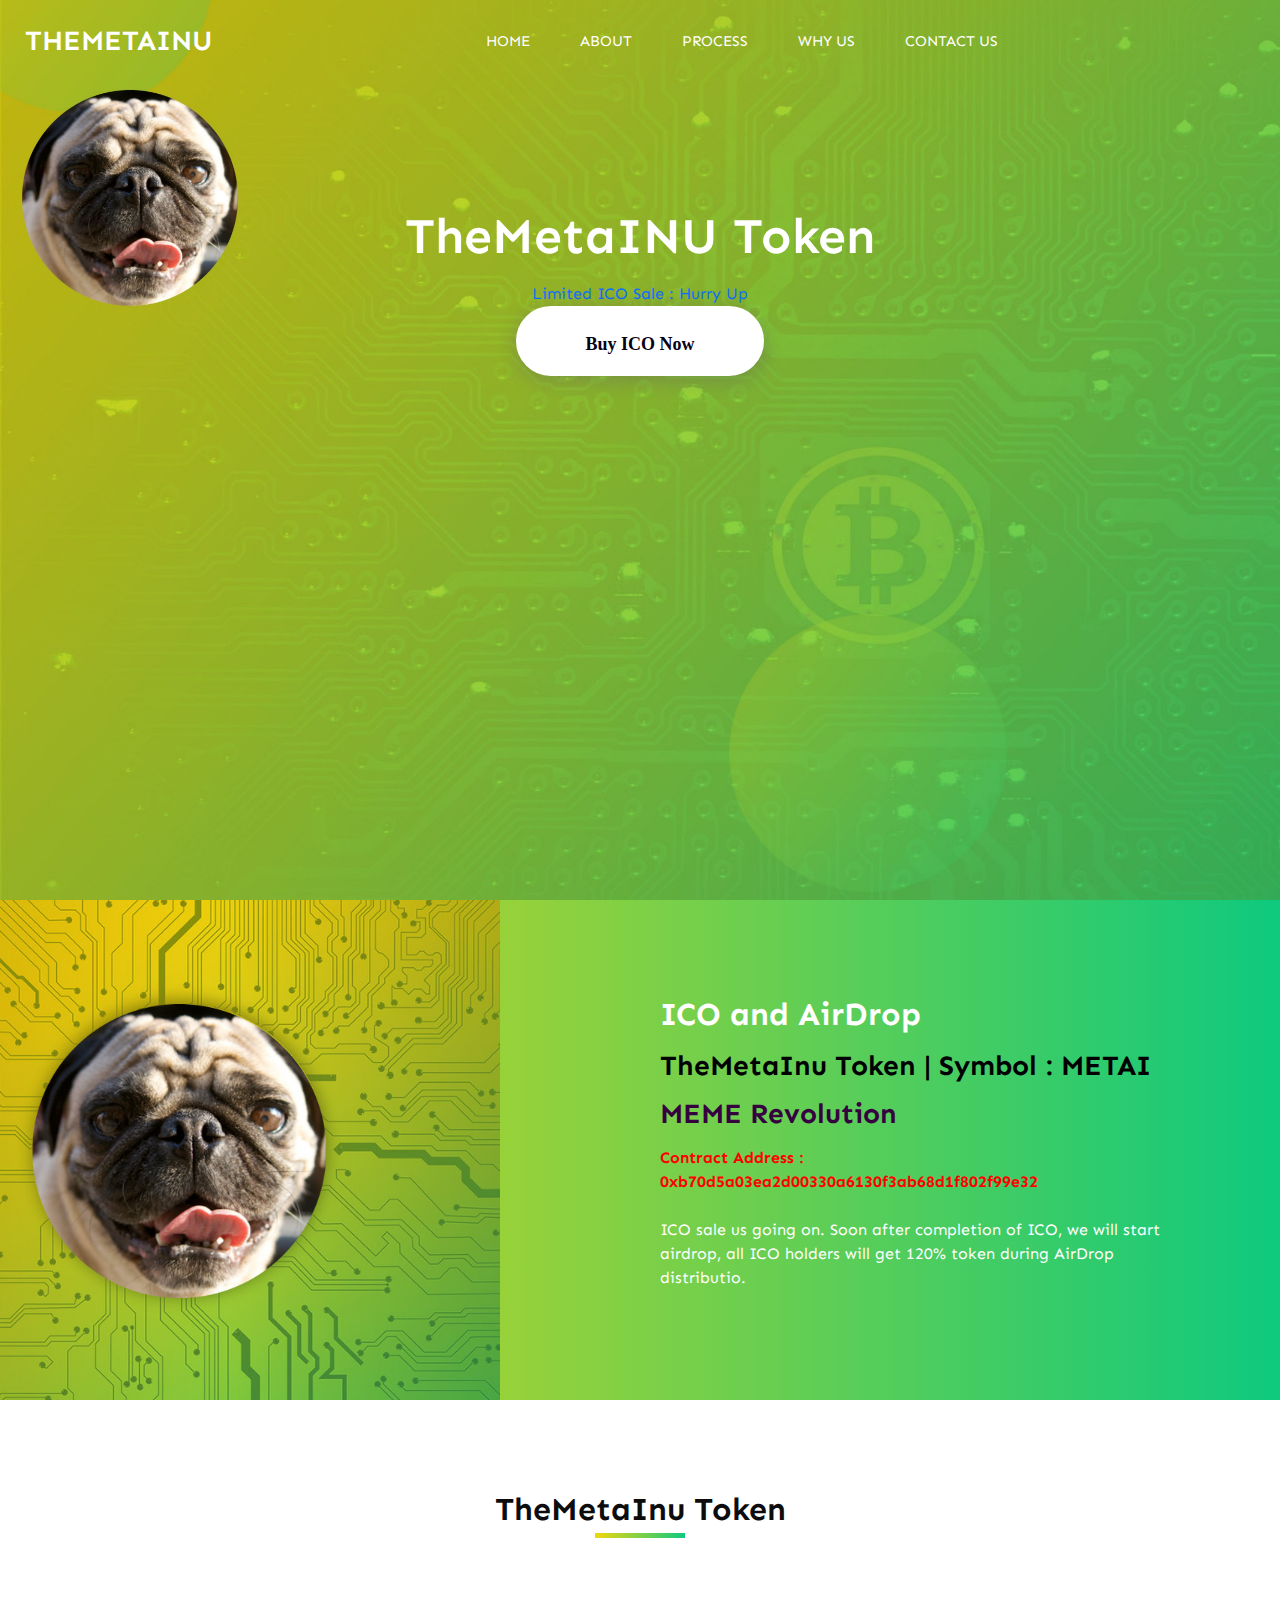
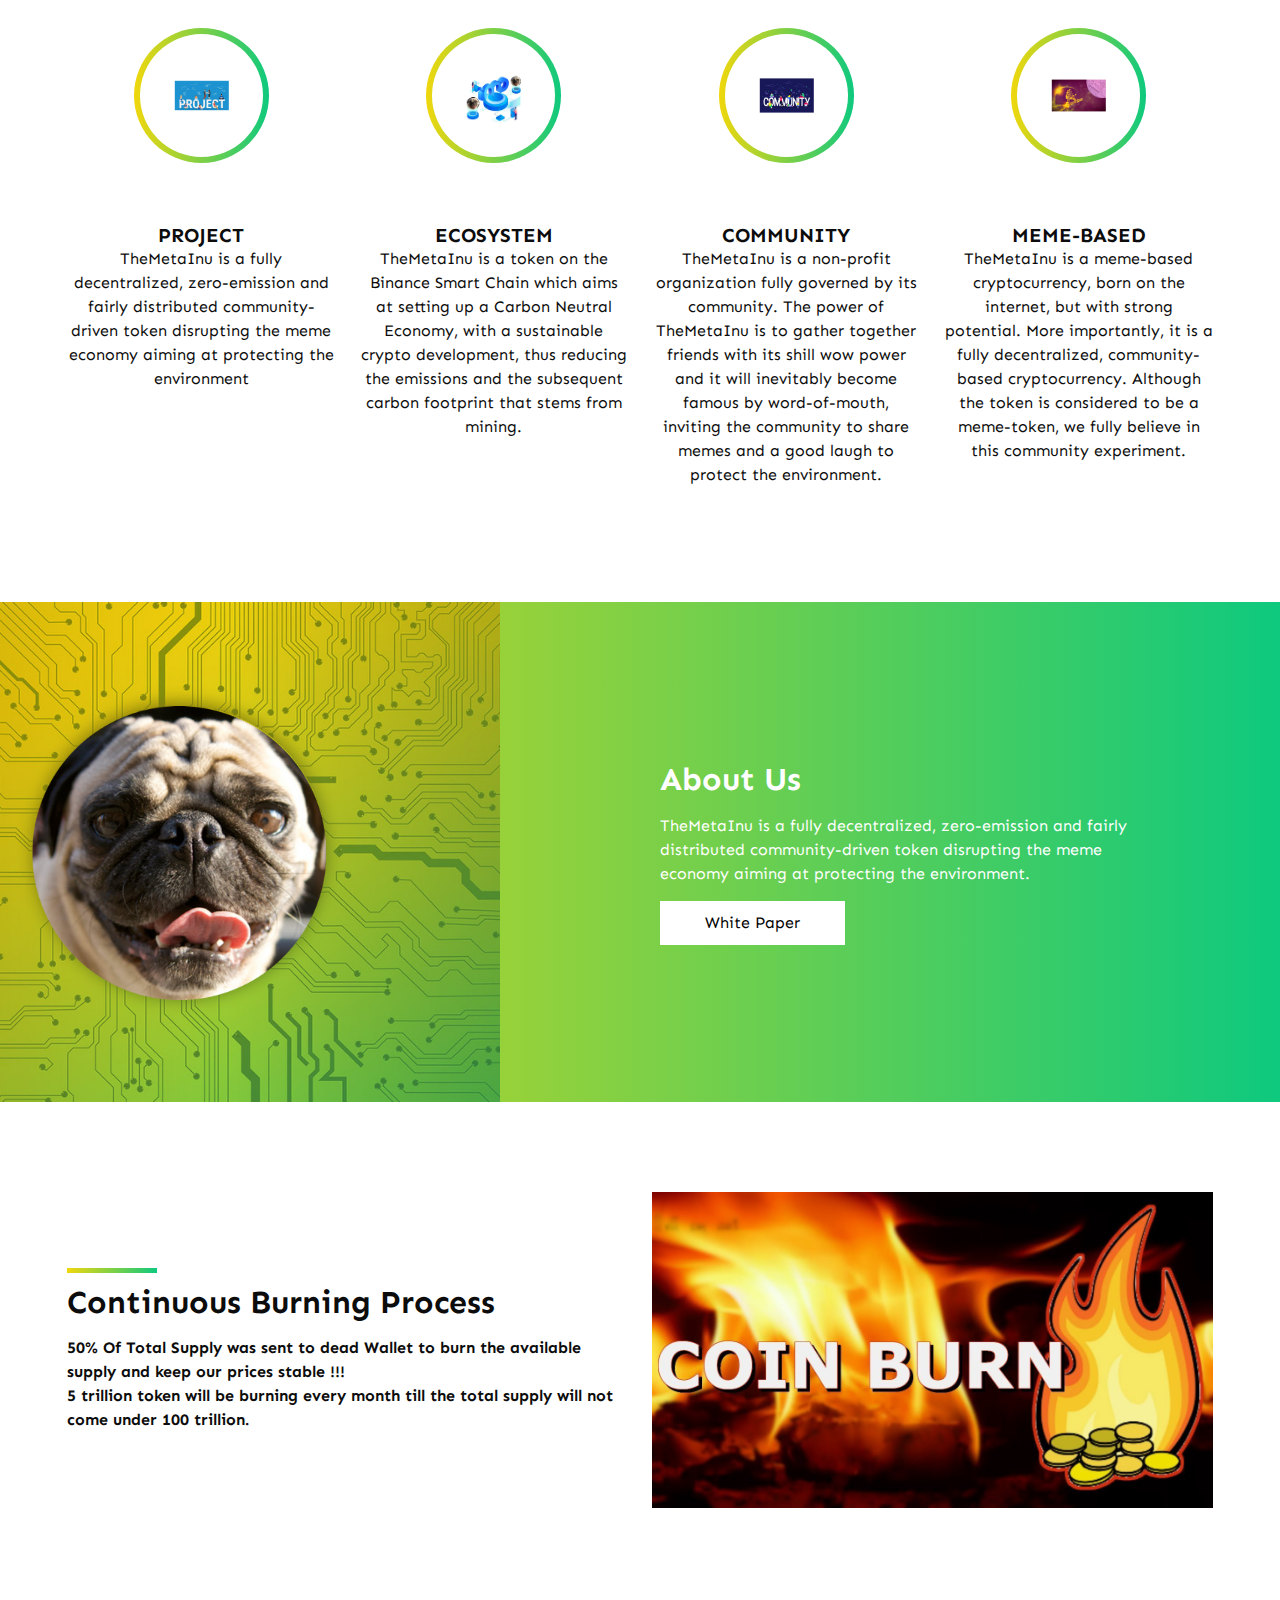
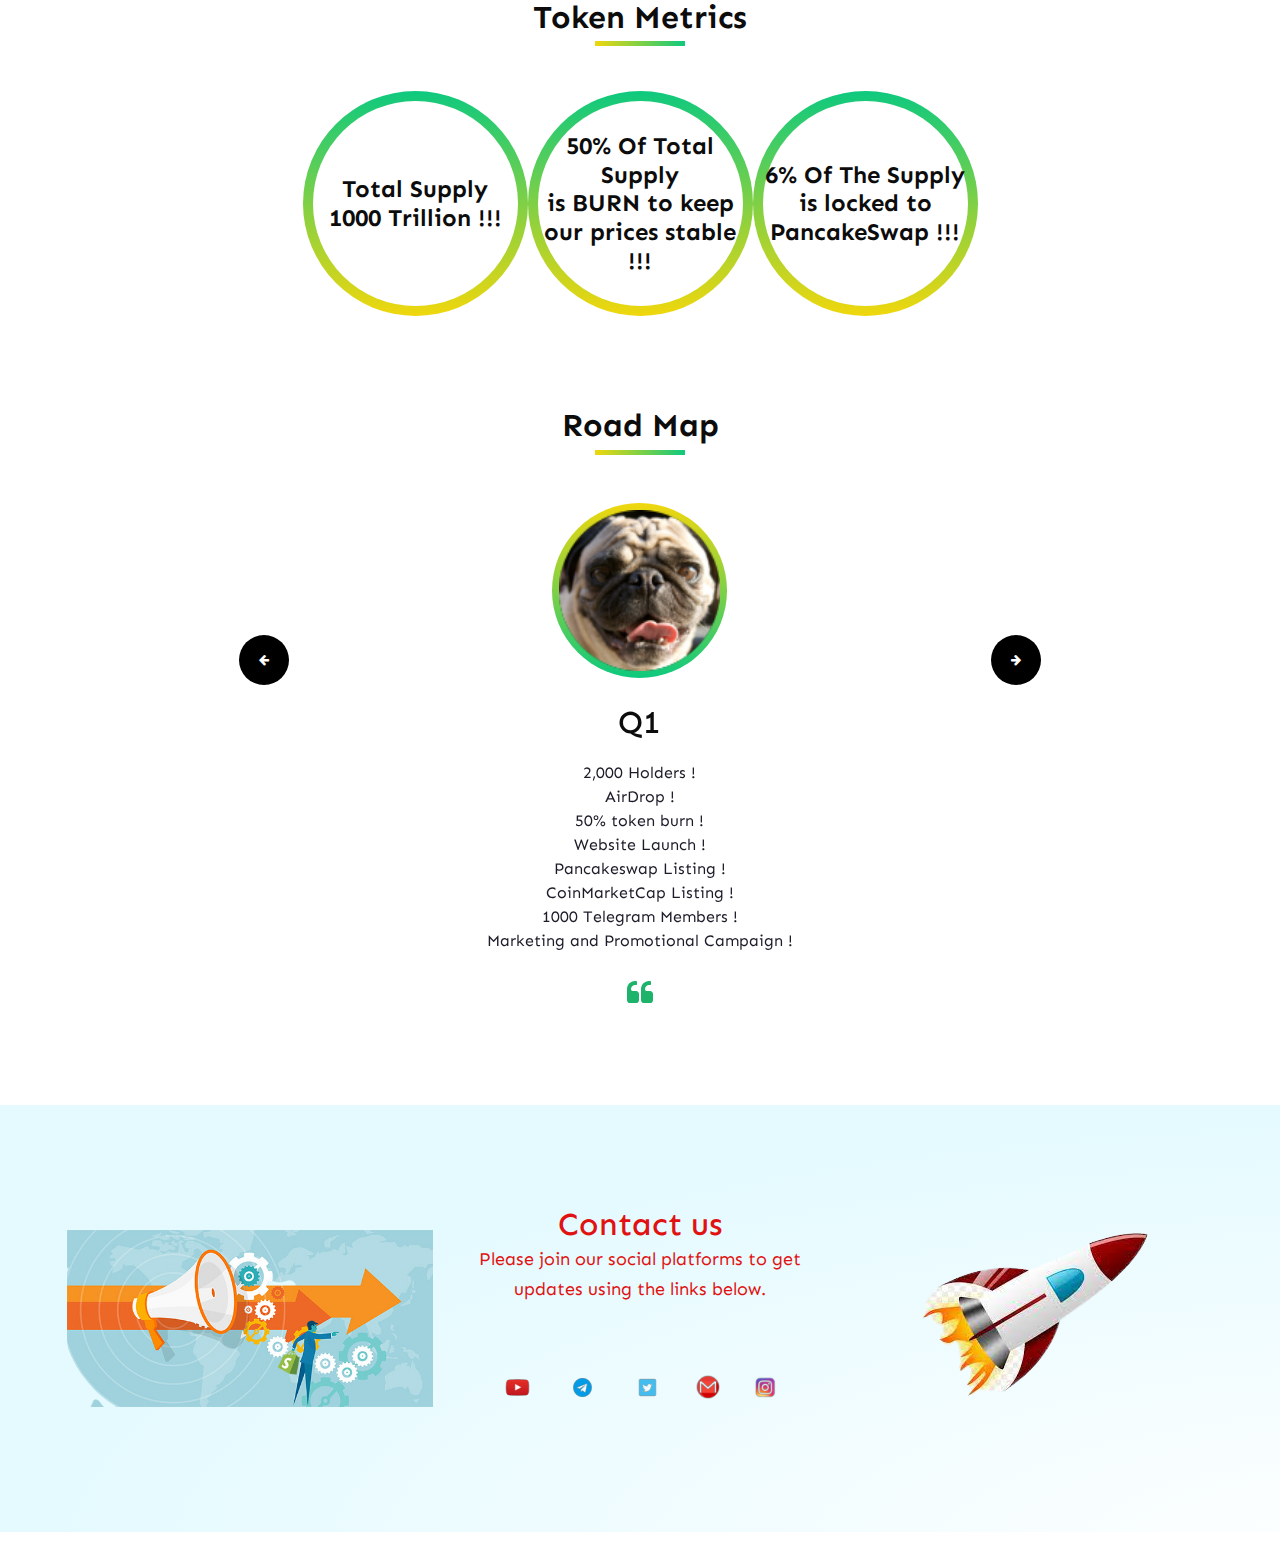
==== commit 23b15ea3: "contact update" ====
--- a/index.html
+++ b/index.html
@@ -461,7 +461,7 @@
   <!-- end Q1-4 section -->
 
 
-  <!-- info section -->
+<!-- Footer Section End -->
   <footer>
       <div class="footer-top">
           <div class="container">
@@ -530,7 +530,7 @@
       </div>
   </footer>
 
-
+<!-- Footer Section End -->
   <!-- jQery -->
   <script type="text/javascript" src="js/jquery-3.4.1.min.js"></script>
   <!-- popper js -->
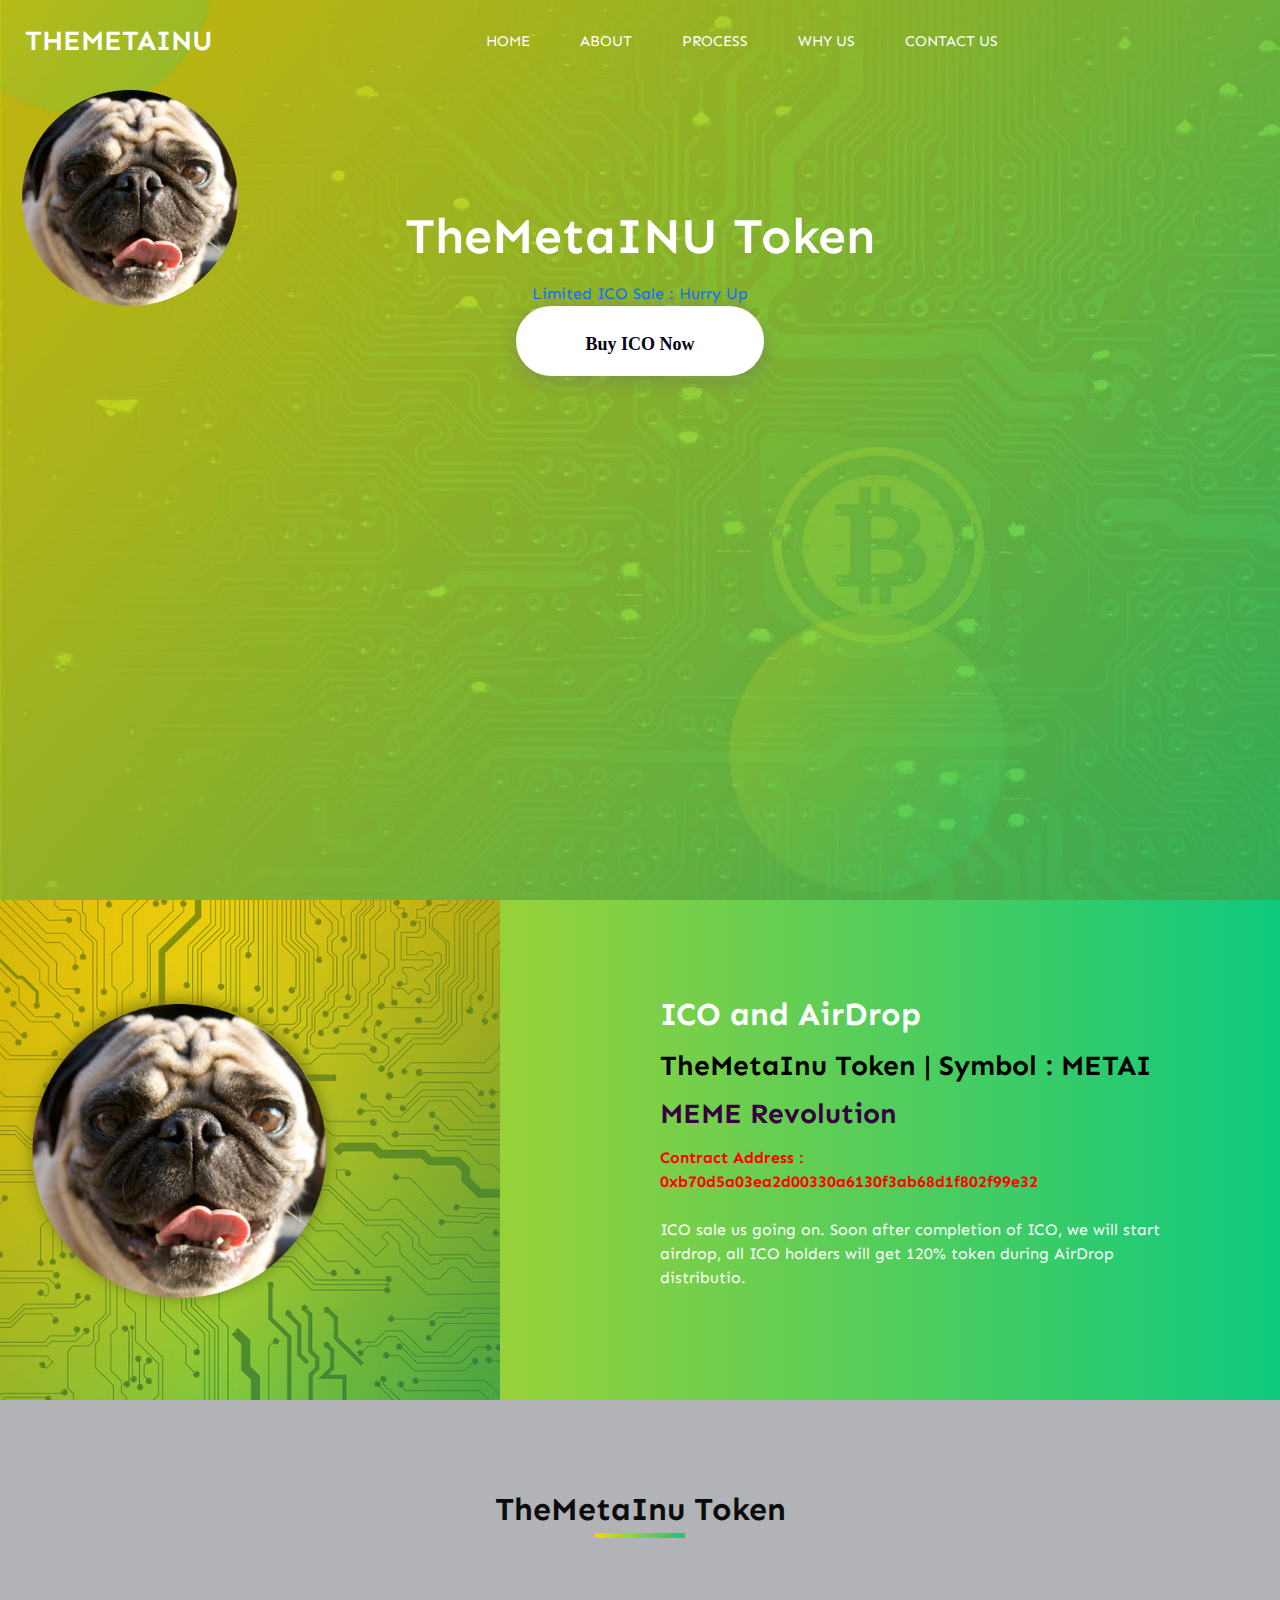
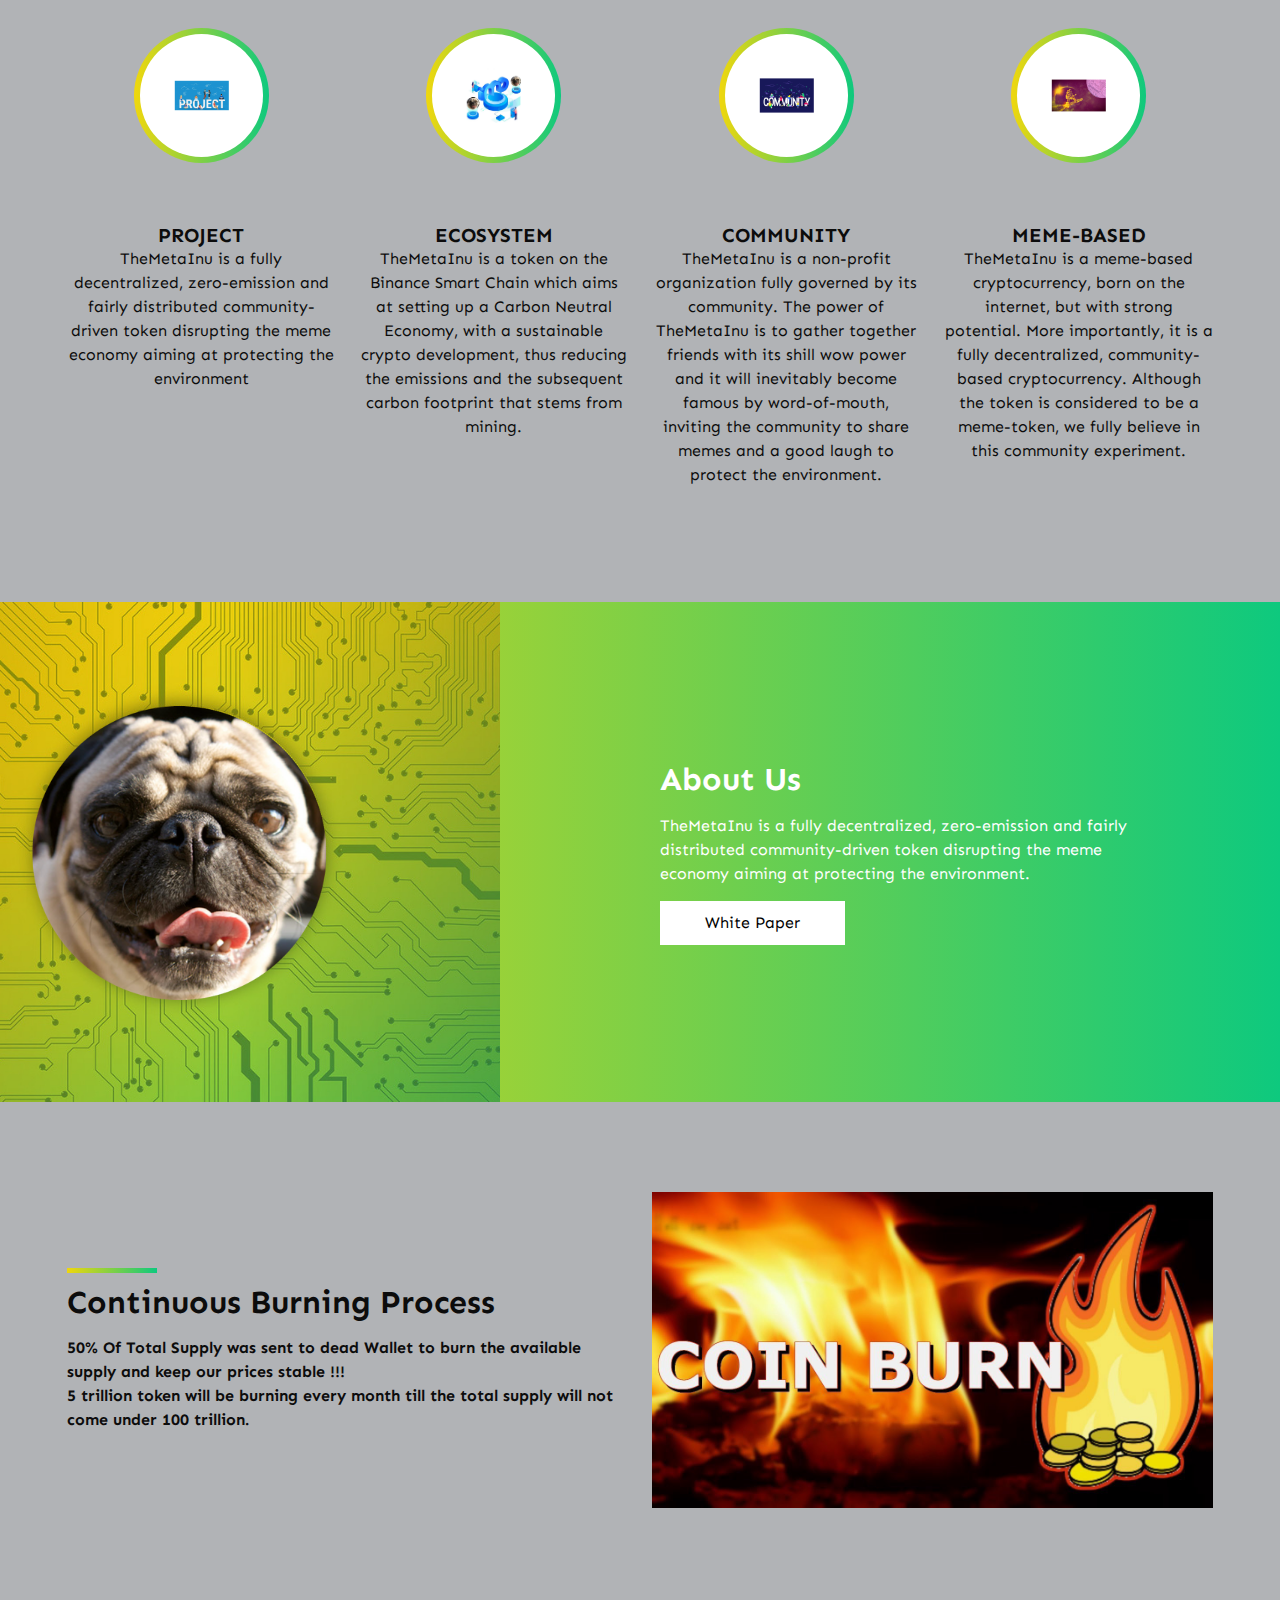
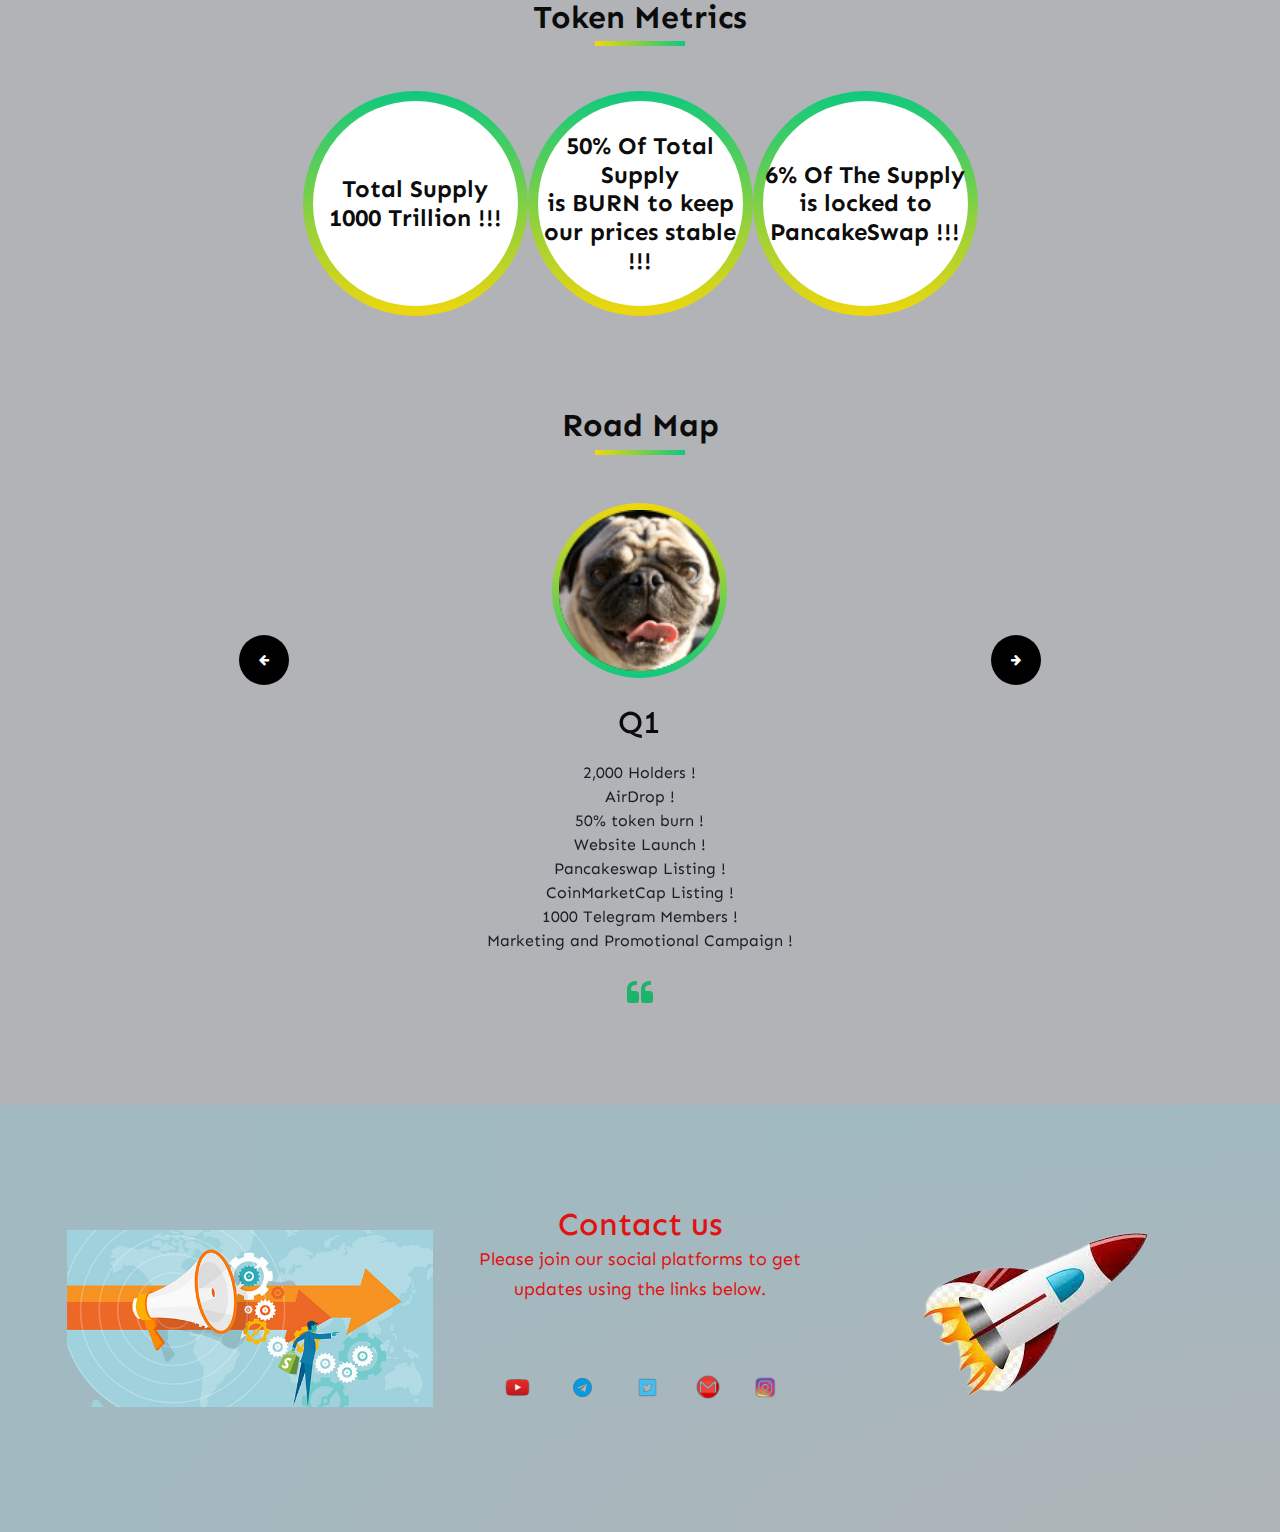
==== commit 5c022369: "color" ====
--- a/index.html
+++ b/index.html
@@ -77,7 +77,7 @@
         <span style="color:#FFF;"> <h2 class="banner-sub-head">TheMetaINU Token</h1> </span>
         <div class="container wow fadeInUp">
             <script src="js/cd.js"></script>
-            <a href="https://logwork.com/countdown-r5wc" onclick="return yes_js_login();" class="countdown-timer" data-style="circles" data-timezone="Asia/Kolkata" data-textcolor="#eded03" data-date="2022-01-10 23:59" data-background="#093d06" data-digitscolor="#eded03" data-unitscolor="#e01212">Limited ICO Sale : Hurry Up</a>
+            <a href="https://logwork.com/countdown-r5wc" onclick="return yes_js_login();" class="countdown-timer" data-style="circles" data-timezone="Asia/Kolkata" data-textcolor="#e01212" data-date="2022-01-10 23:59" data-background="#093d06" data-digitscolor="#eded03" data-unitscolor="#e01212">Limited ICO Sale : Hurry Up</a>
             <ul class="banner-buttons">
                 <li><a target="_blank" href="ico/index.html">Buy ICO Now</a></li>
             </ul>
@@ -520,11 +520,6 @@
               </div>
           </div>
       </div>
-                  <div class="col-12 col-lg-auto order-2 order-lg-3 text-center text-lg-start mb-3 mb-lg-0">
-                      <div class="copyright">
-                          <p class="text-white">Developed by TheMetaINU Team</p>
-                      </div>
-                  </div>
               </div>
           </div>
       </div>
--- a/css/style.css
+++ b/css/style.css
@@ -1,7 +1,7 @@
 body {
   font-family: "Sen", sans-serif;
   color: #0c0c0c;
-  background-color: #ffffff;
+  background-color: #B1B3B6;
   overflow-x: hidden;
 }
 
@@ -971,4 +971,4 @@
 .footer_section p a {
   color: inherit;
 }
-/*# sourceMappingURL=style.css.map */+/*# sourceMappingURL=style.css.map */
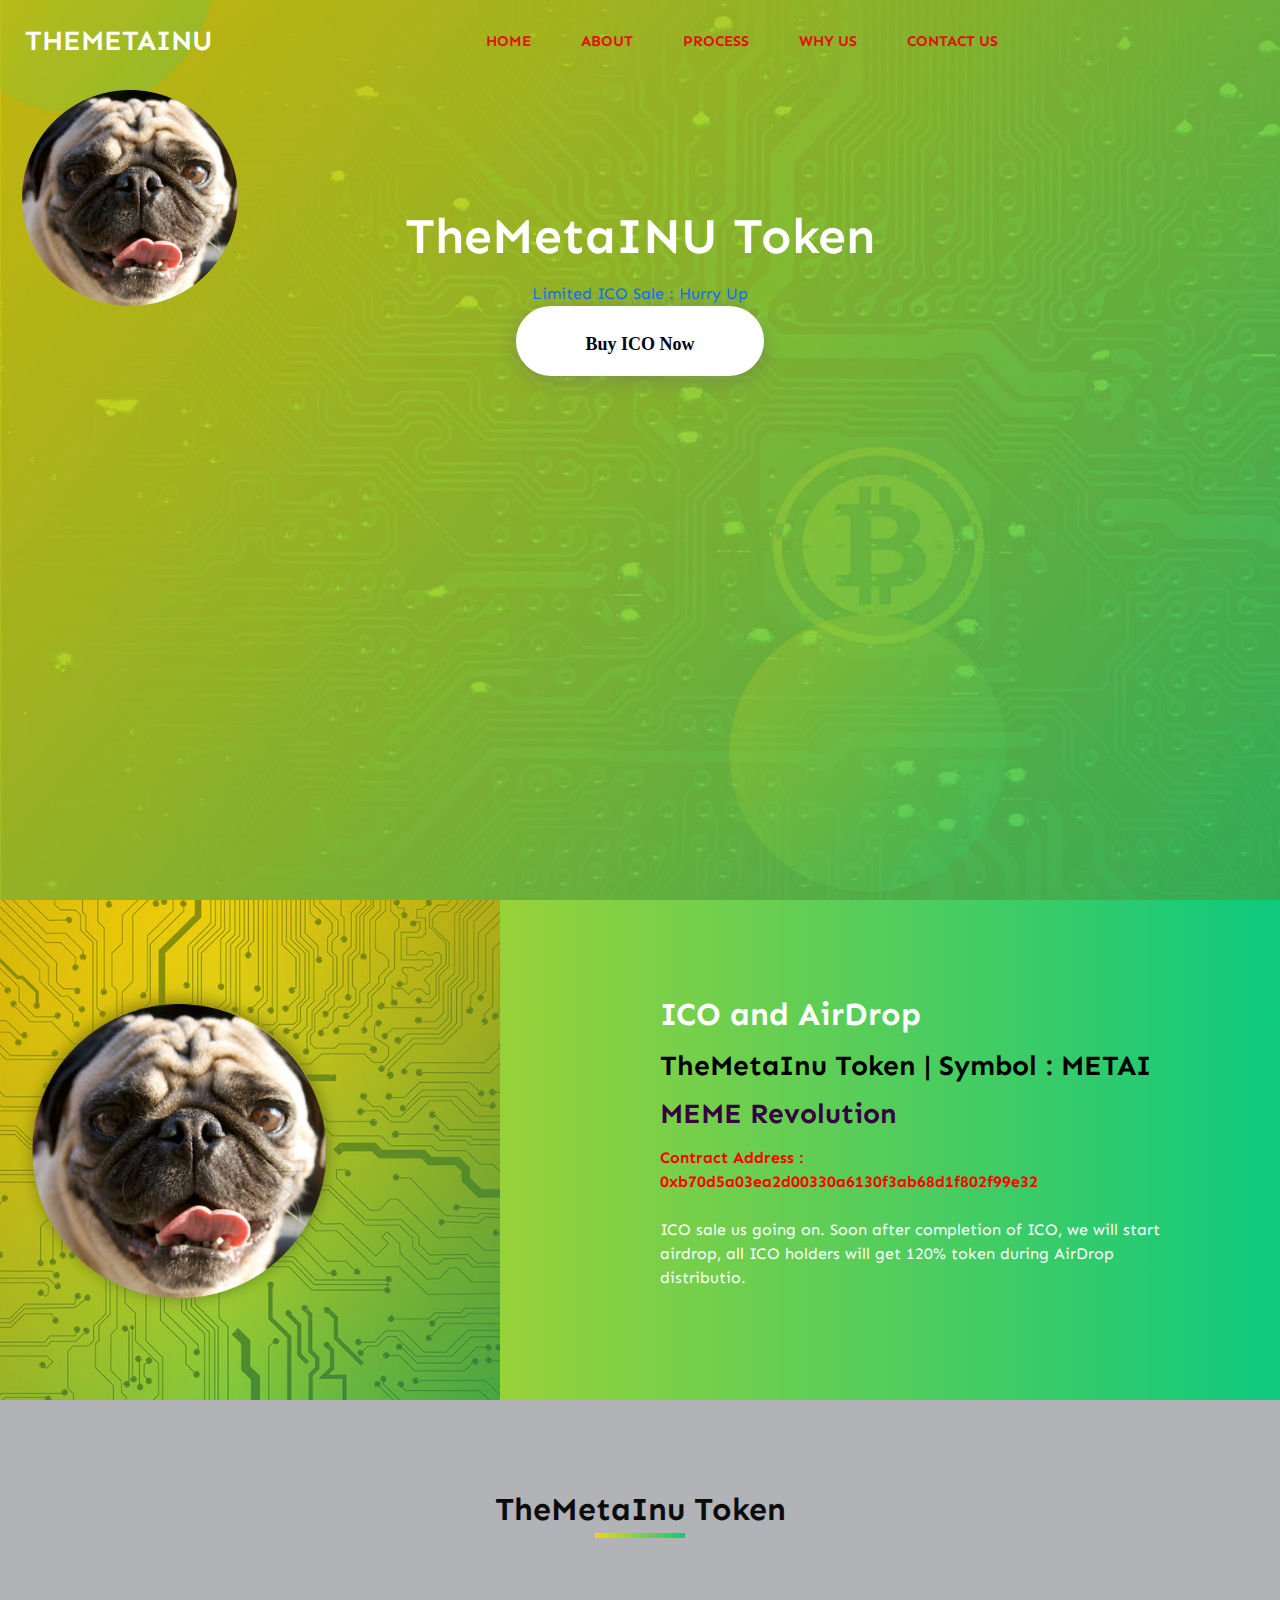
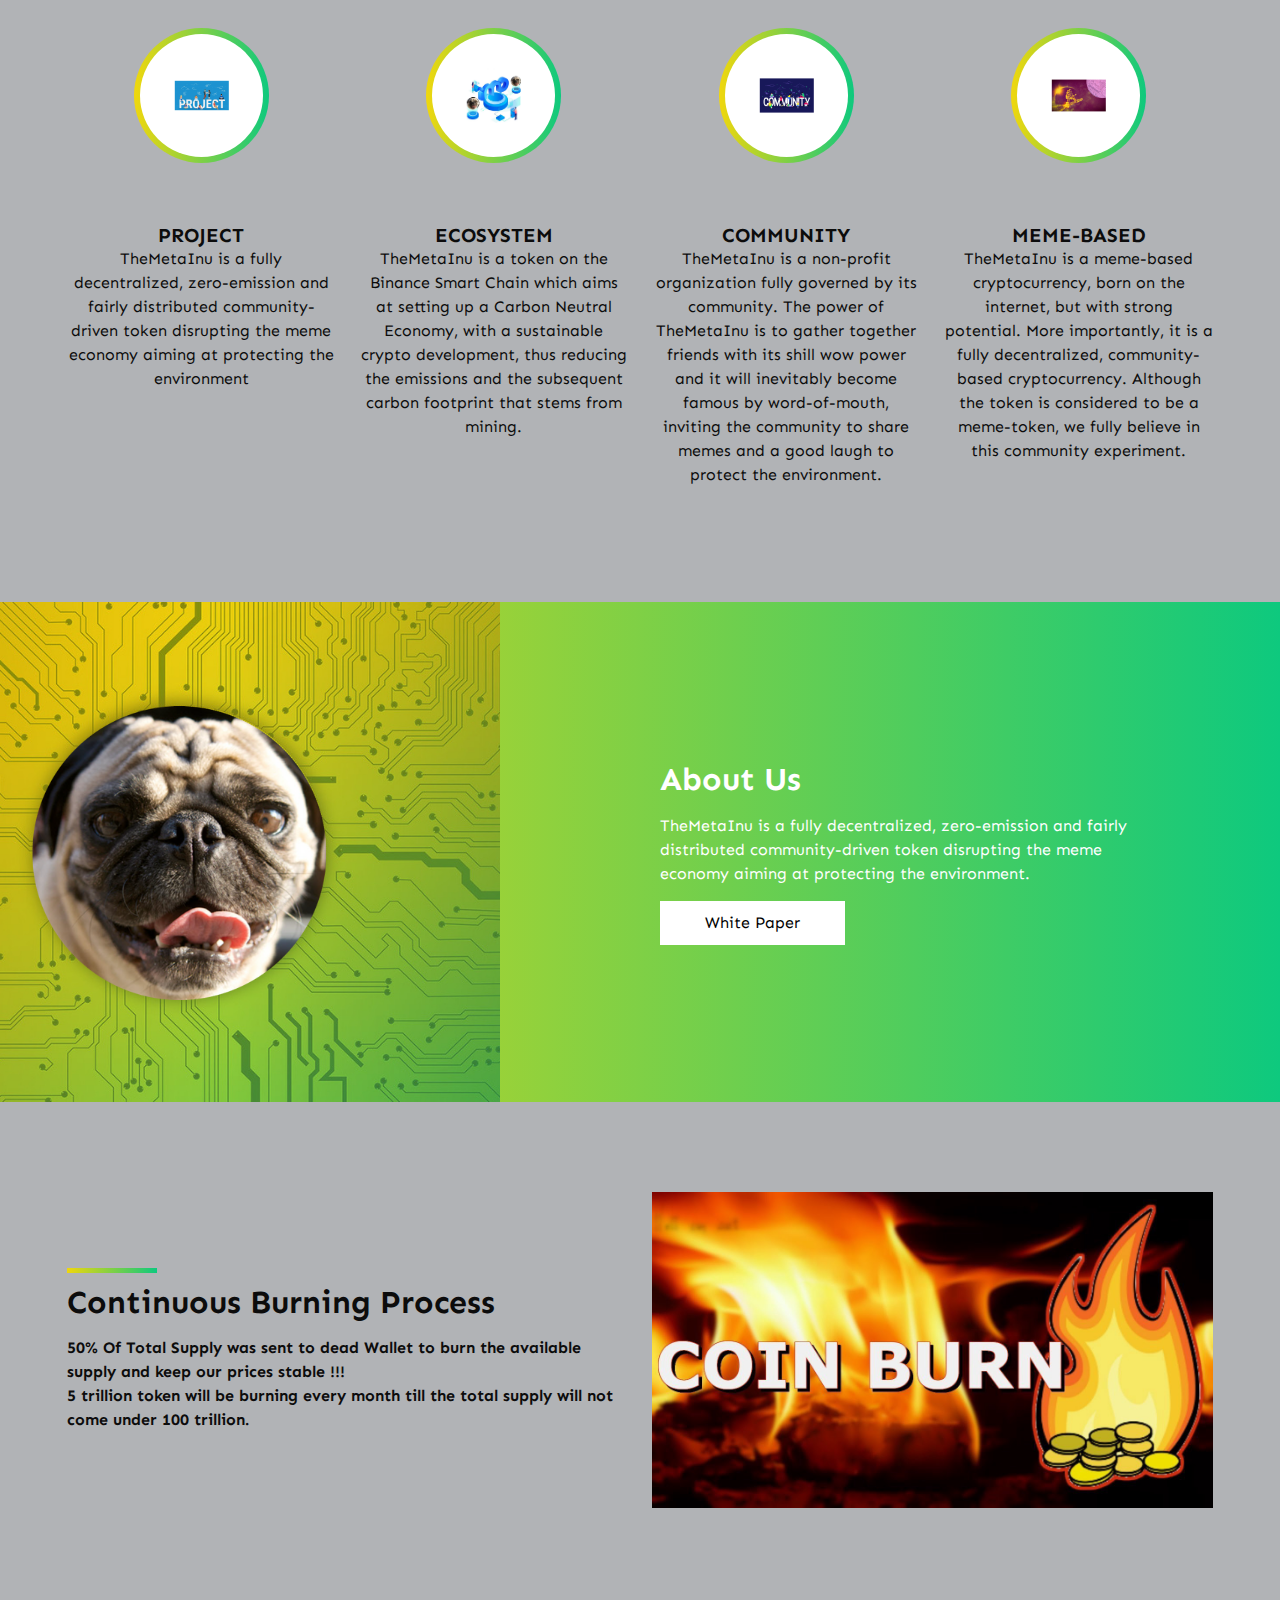
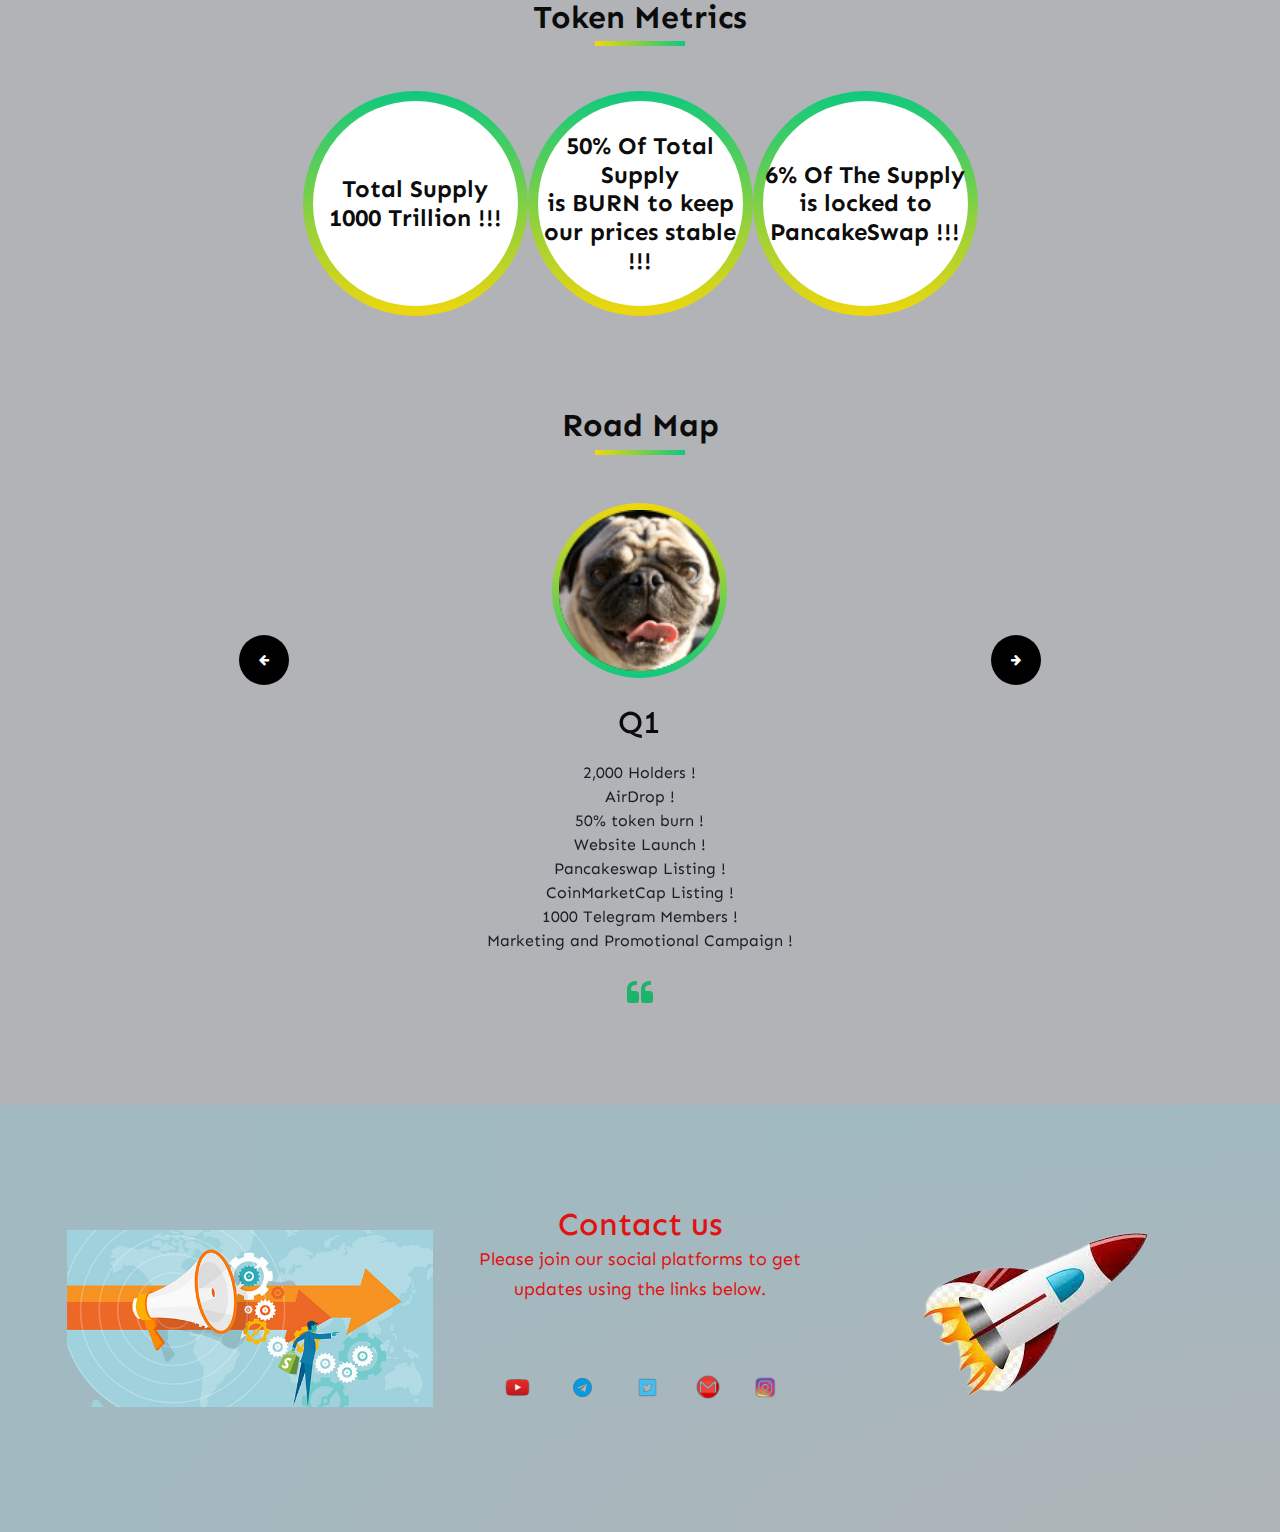
==== commit 44eaf498: "bold" ====
--- a/index.html
+++ b/index.html
@@ -52,19 +52,19 @@
           <div class="collapse navbar-collapse" id="navbarSupportedContent">
             <ul class="navbar-nav  ">
               <li class="nav-item active">
-                <a class="nav-link" href="index.html">Home <span class="sr-only">(current)</span></a>
+                <a class="nav-link" href="index.html" style="color:#e01212" ><b>Home</b> <span class="sr-only">(current)</span></a>
               </li>
               <li class="nav-item">
-                <a class="nav-link" href="about.html"> About</a>
+                <a class="nav-link" href="about.html" style="color:#e01212"><b> About </b></a>
               </li>
               <li class="nav-item">
-                <a class="nav-link" href="process.html">Process </a>
+                <a class="nav-link" href="process.html" style="color:#e01212"><b>Process</b> </a>
               </li>
               <li class="nav-item">
-                <a class="nav-link" href="why.html">Why Us</a>
+                <a class="nav-link" href="why.html" style="color:#e01212"><b>Why Us</b></a>
               </li>
               <li class="nav-item">
-                <a class="nav-link" href="contact.html">Contact Us</a>
+                <a class="nav-link" href="contact.html" style="color:#e01212"><b>Contact Us</b></a>
               </li>
             </ul>
           </div>
